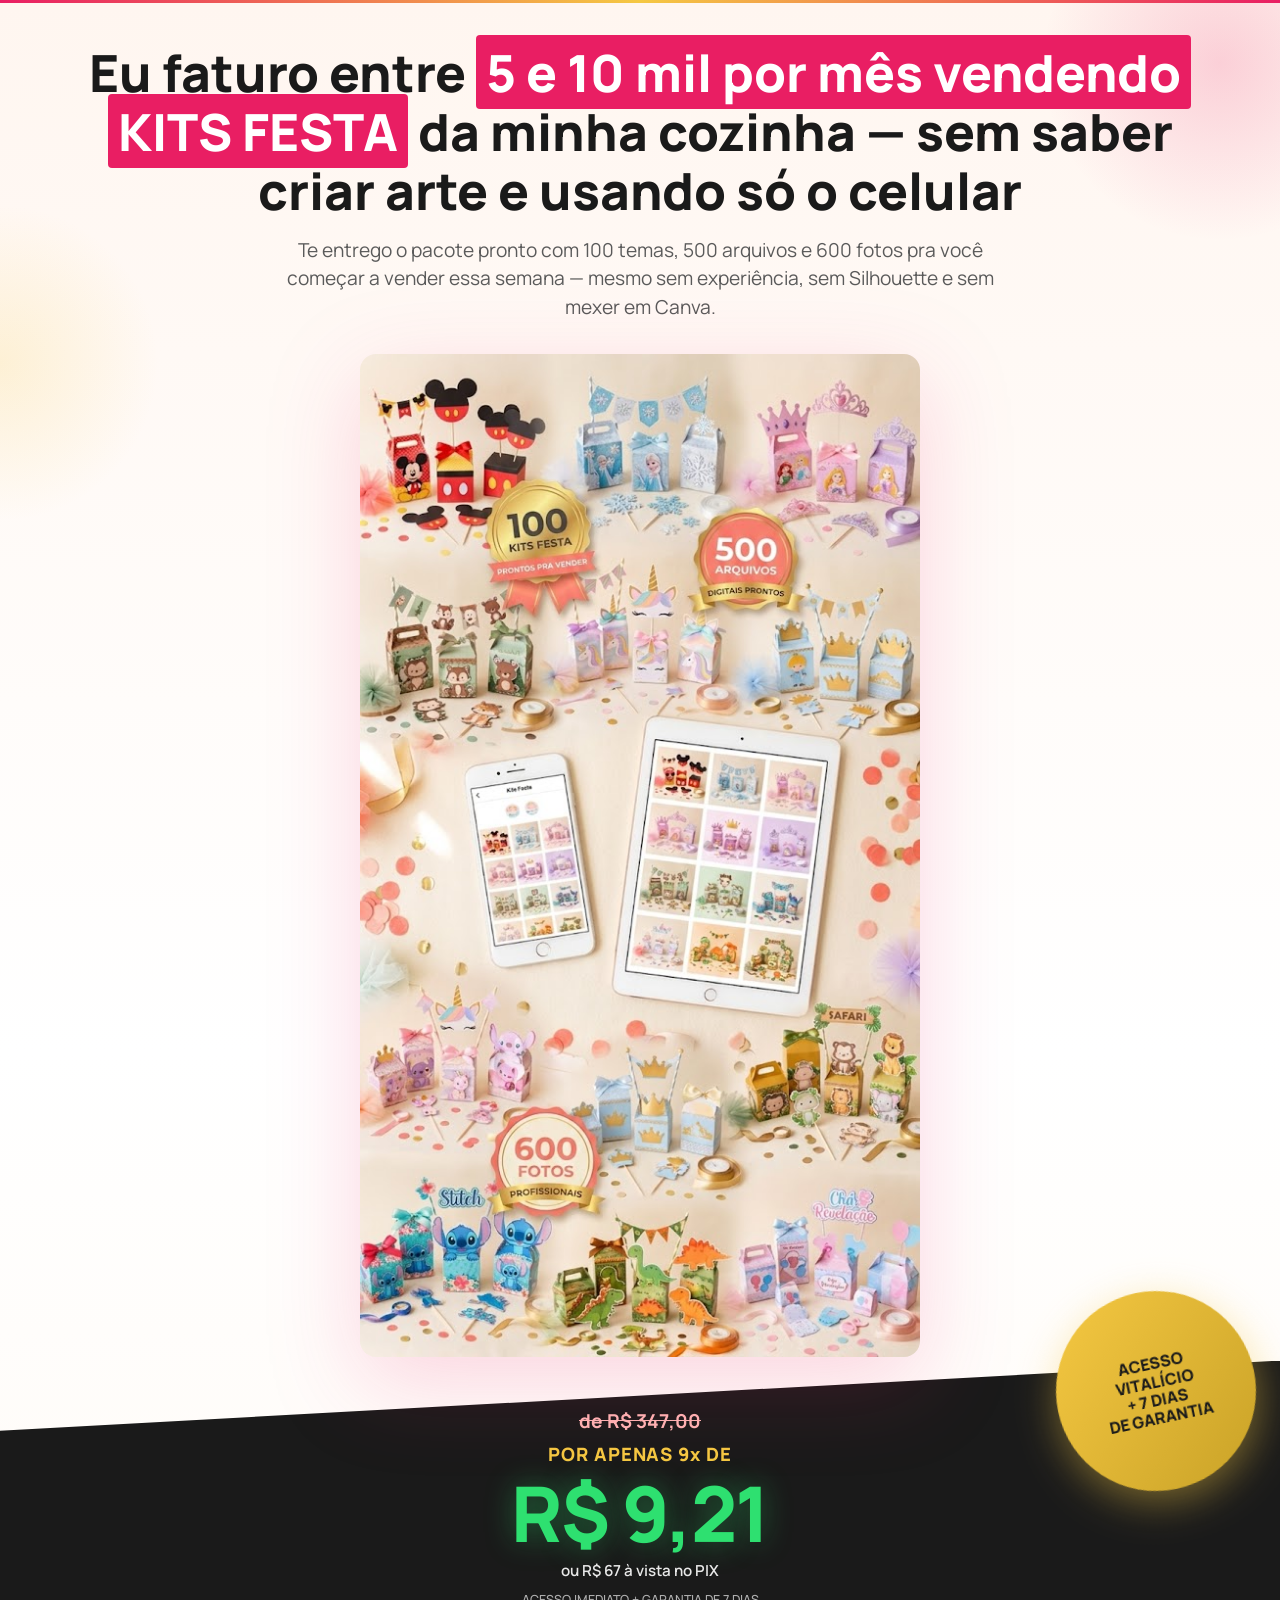
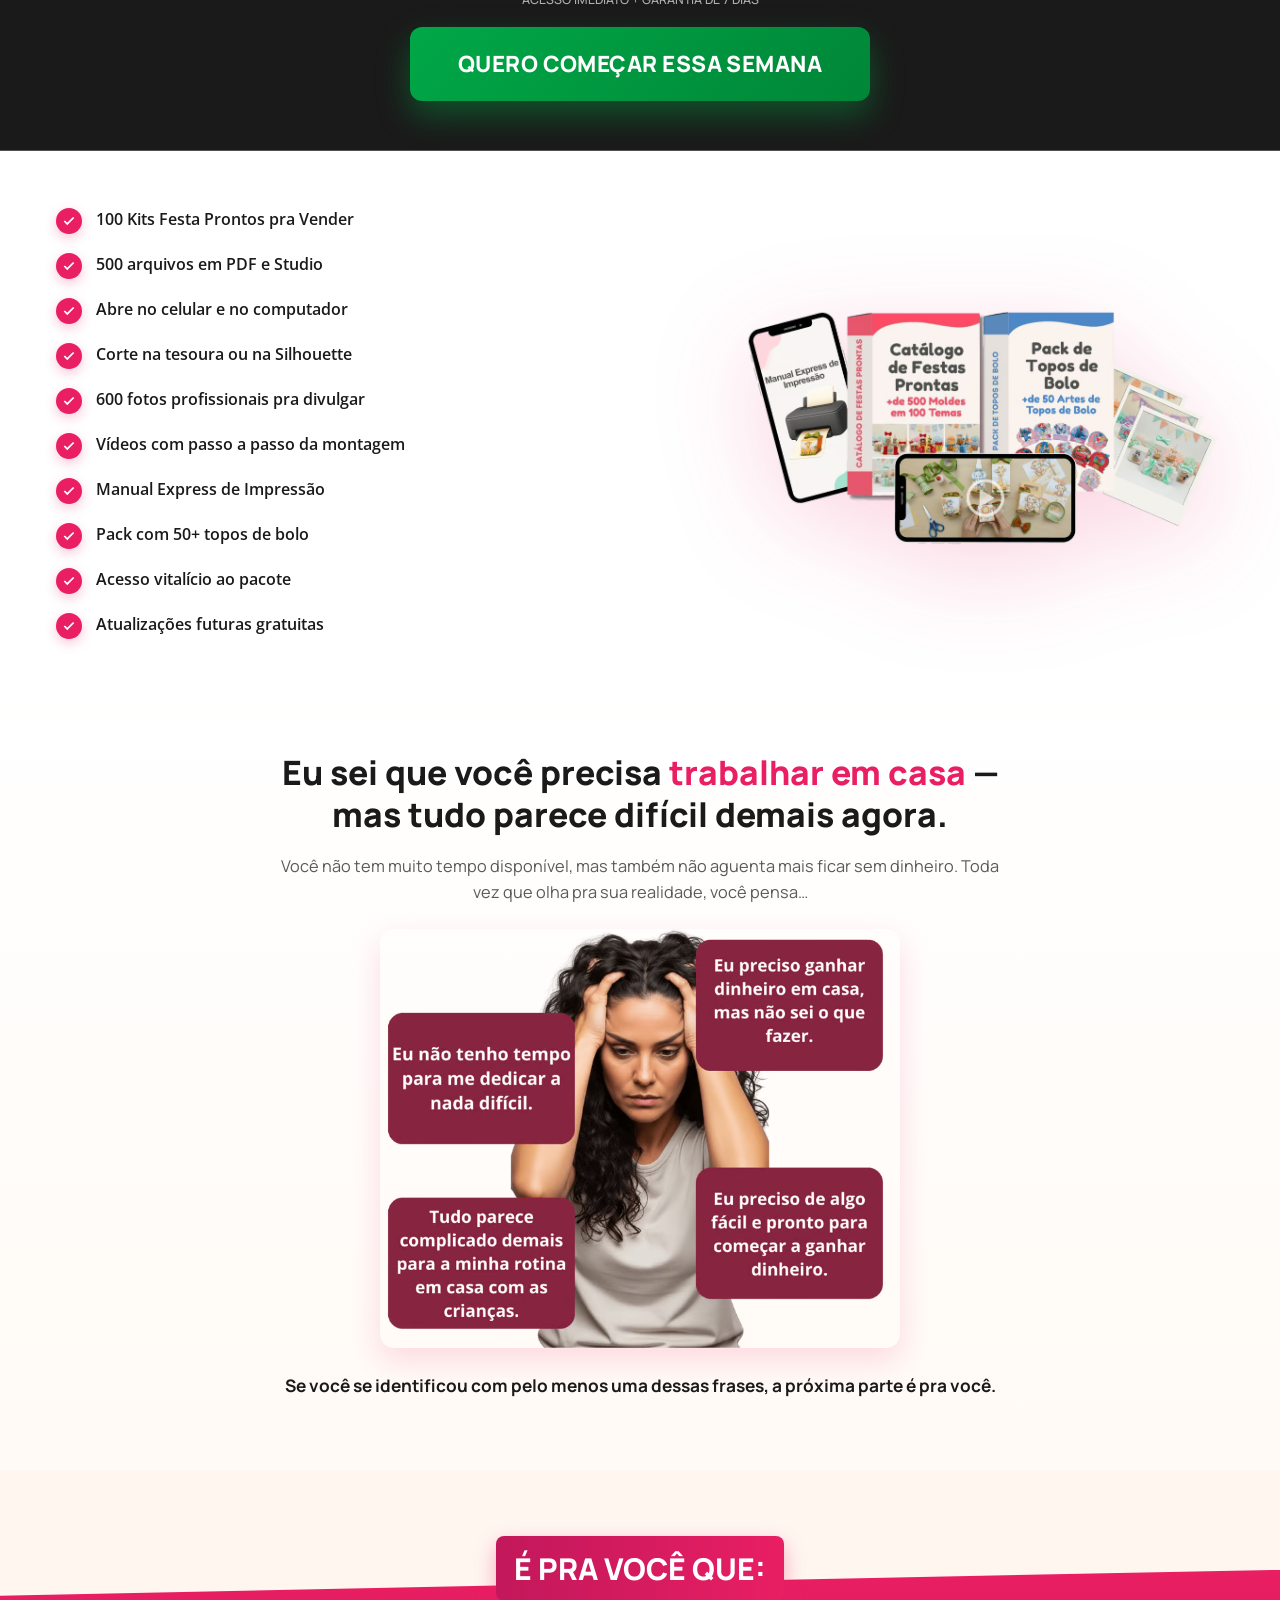
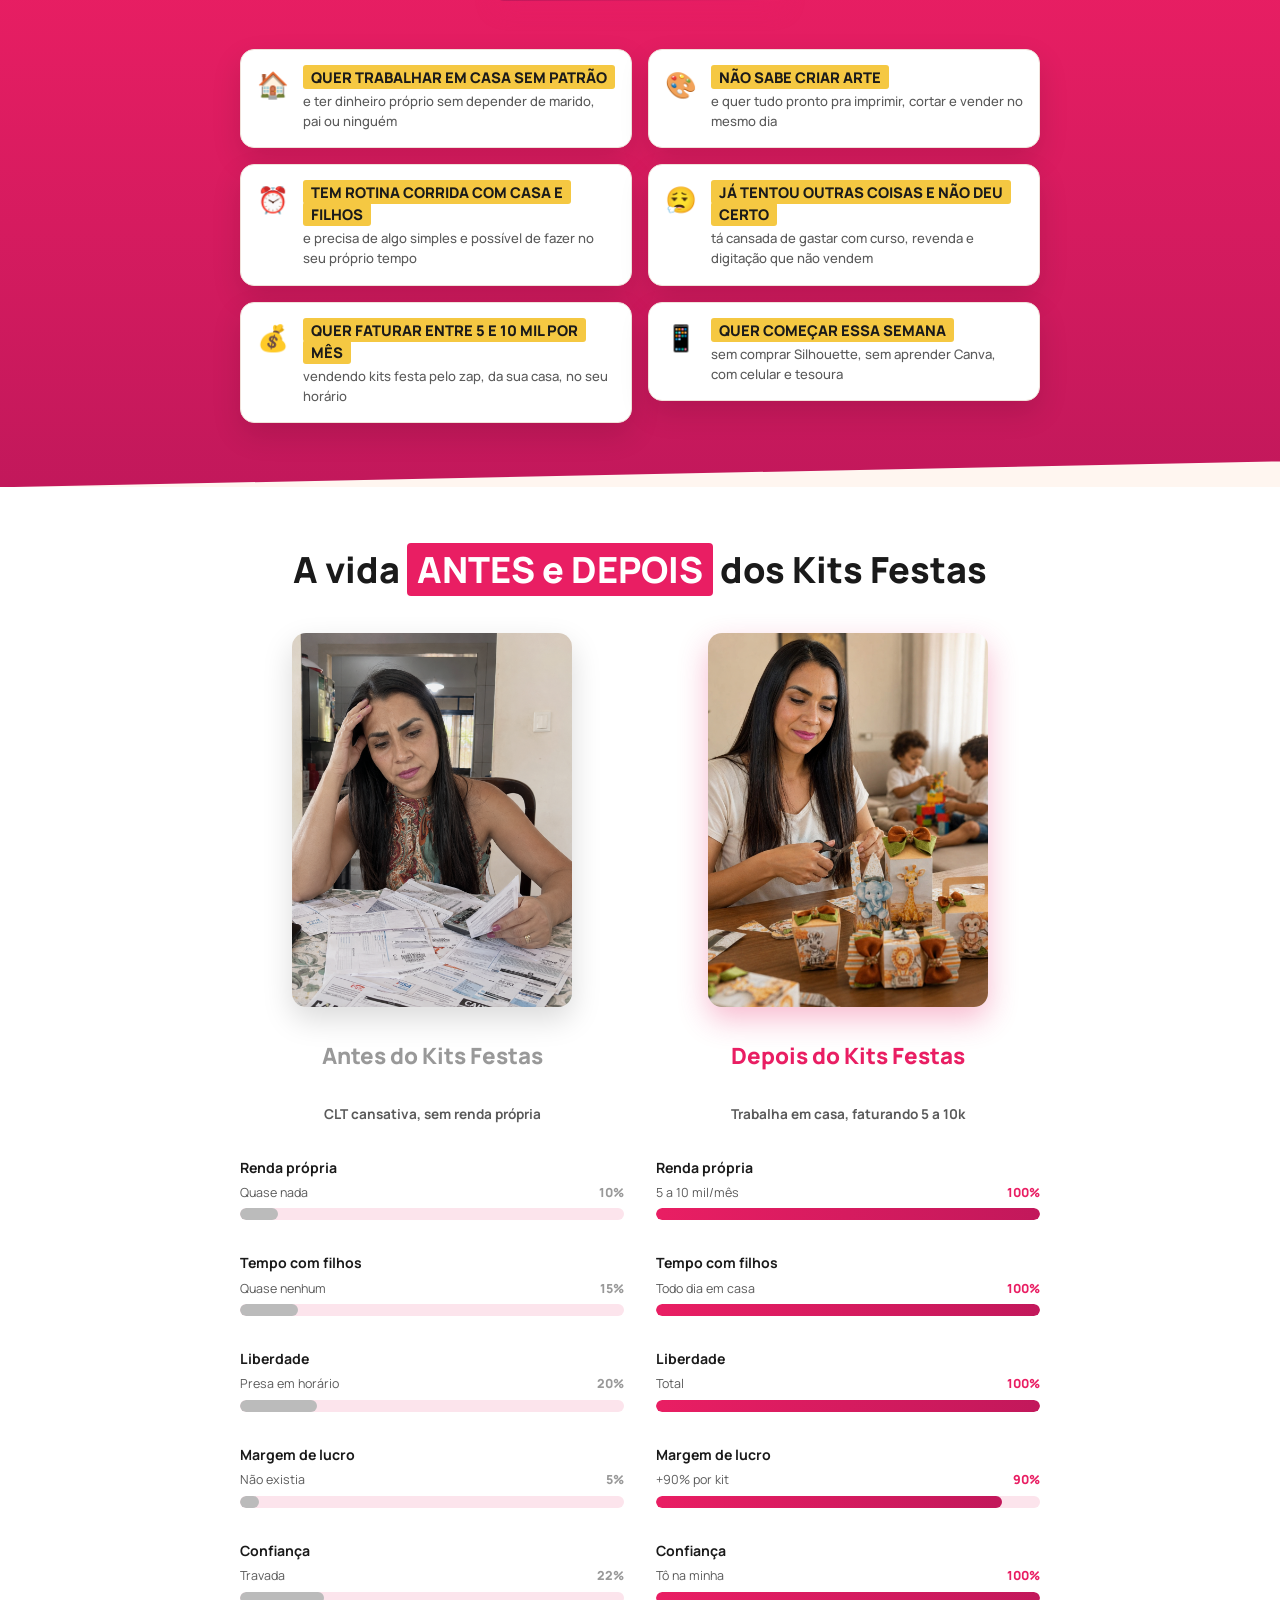
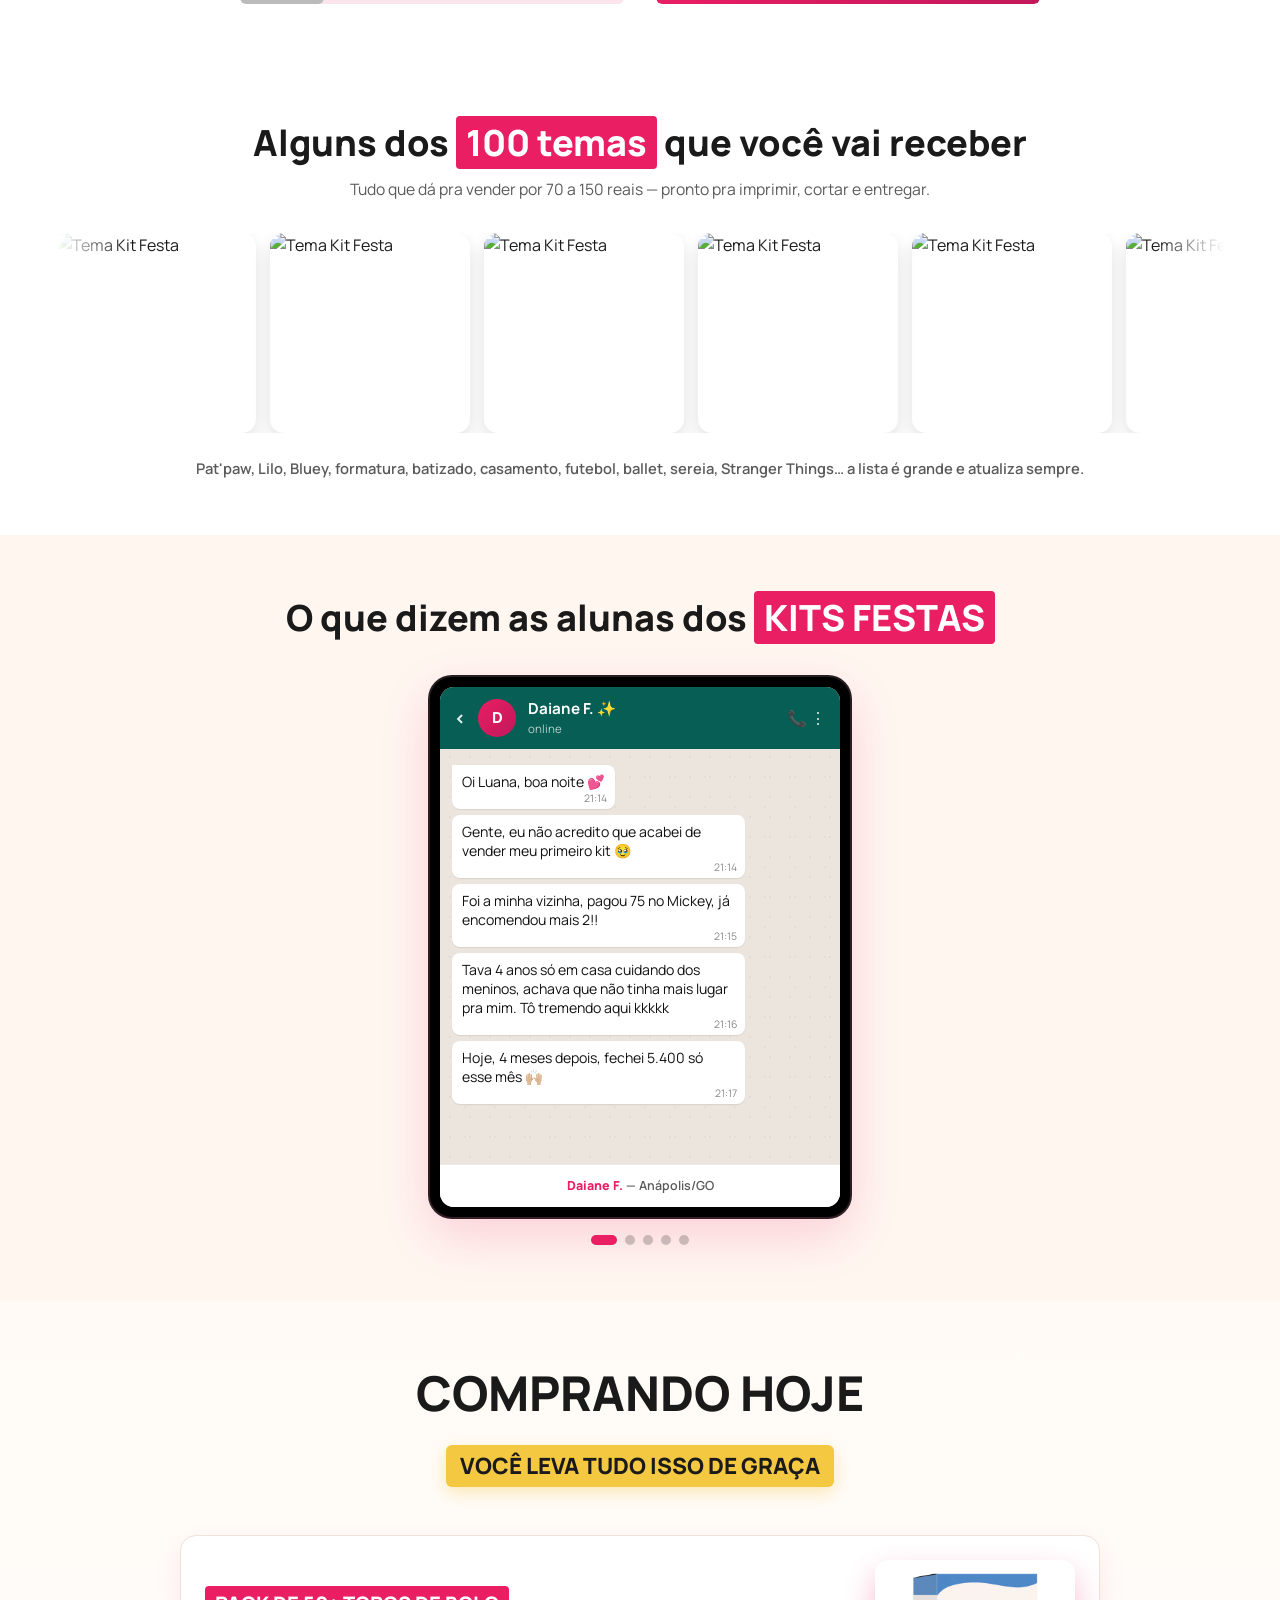
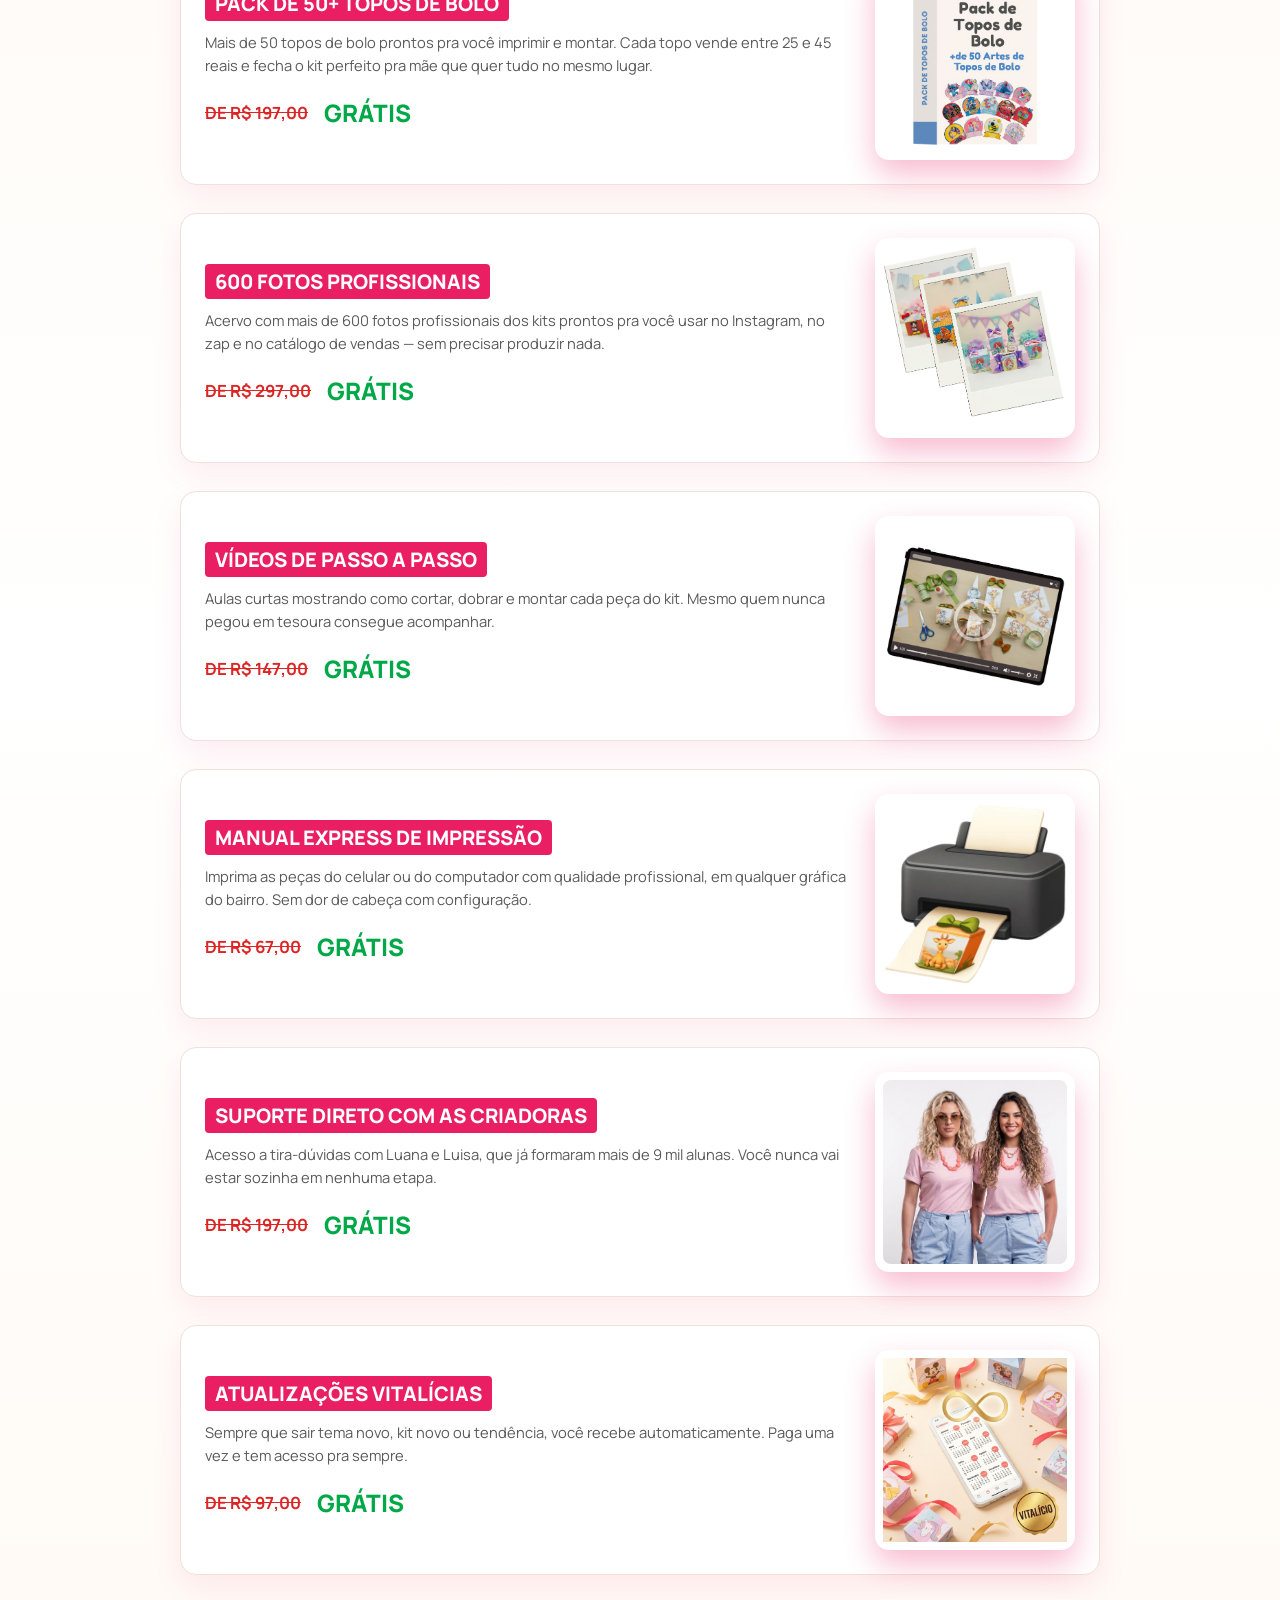
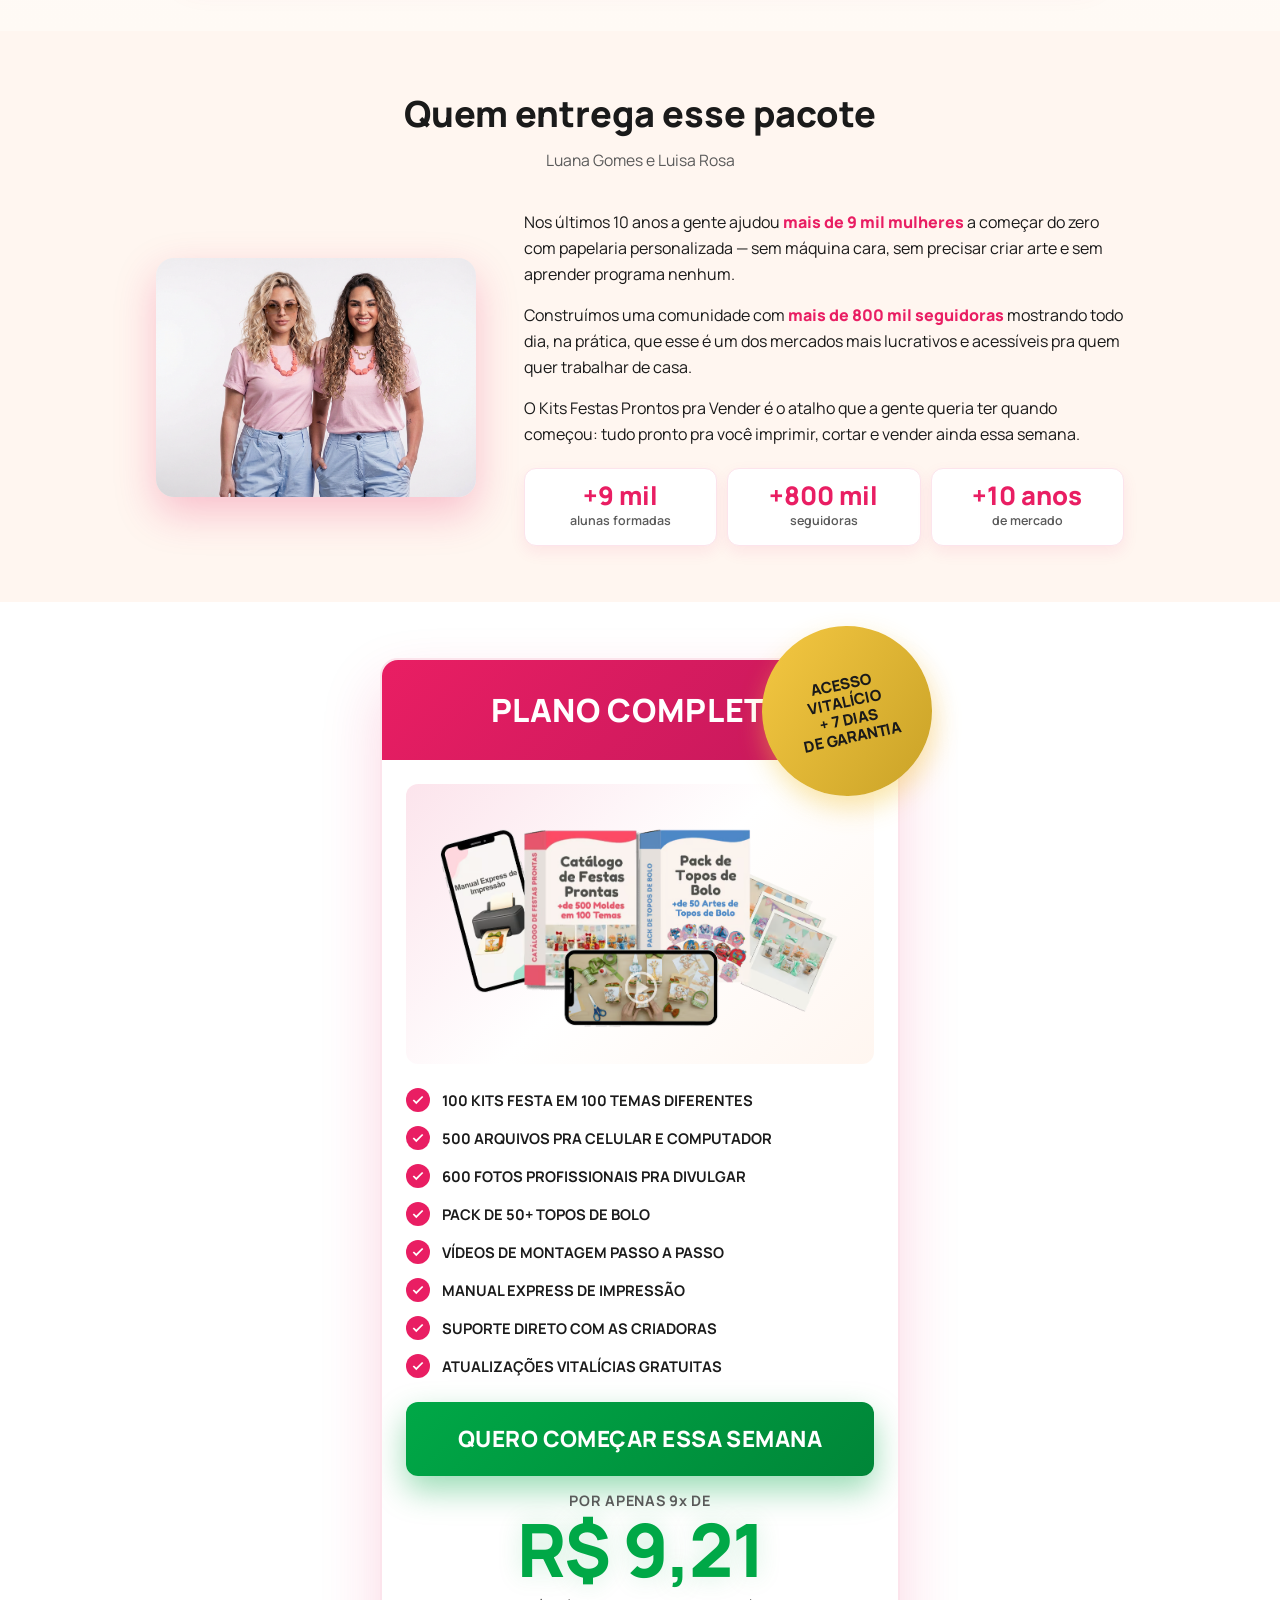
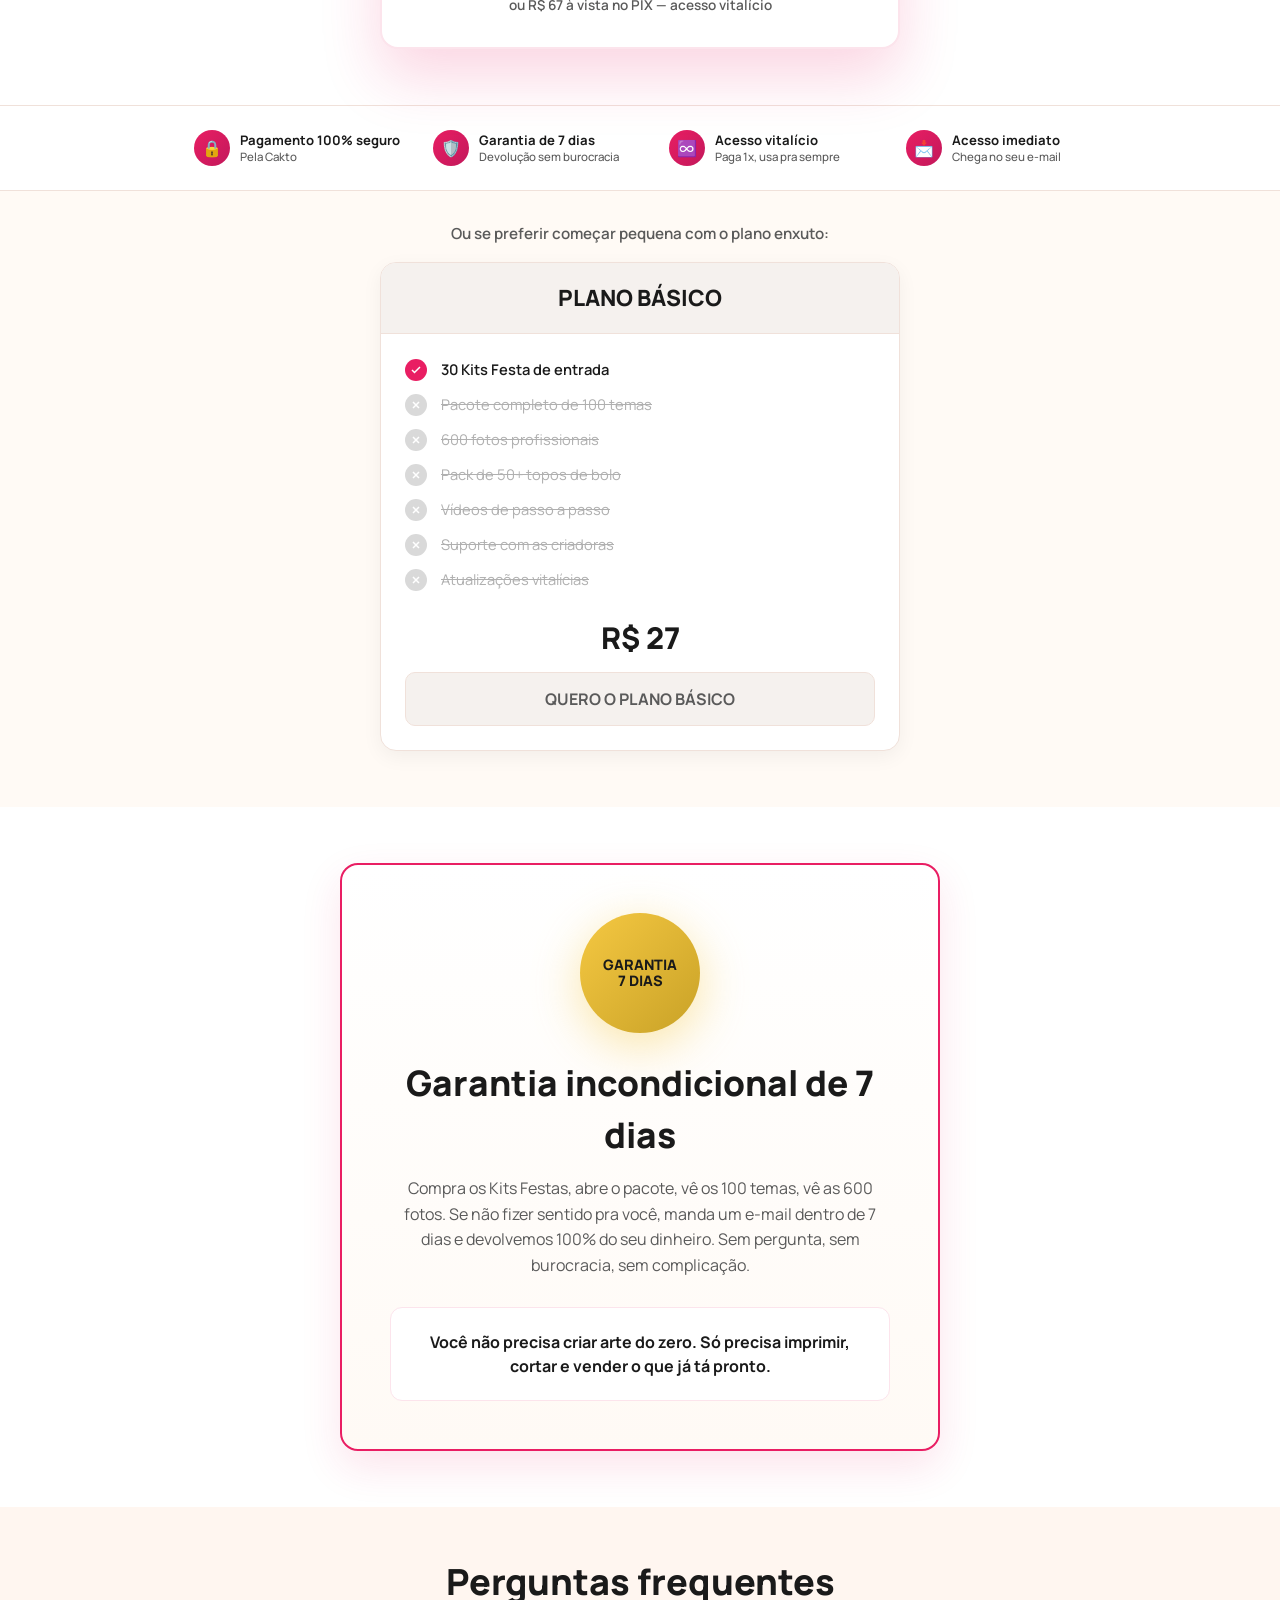
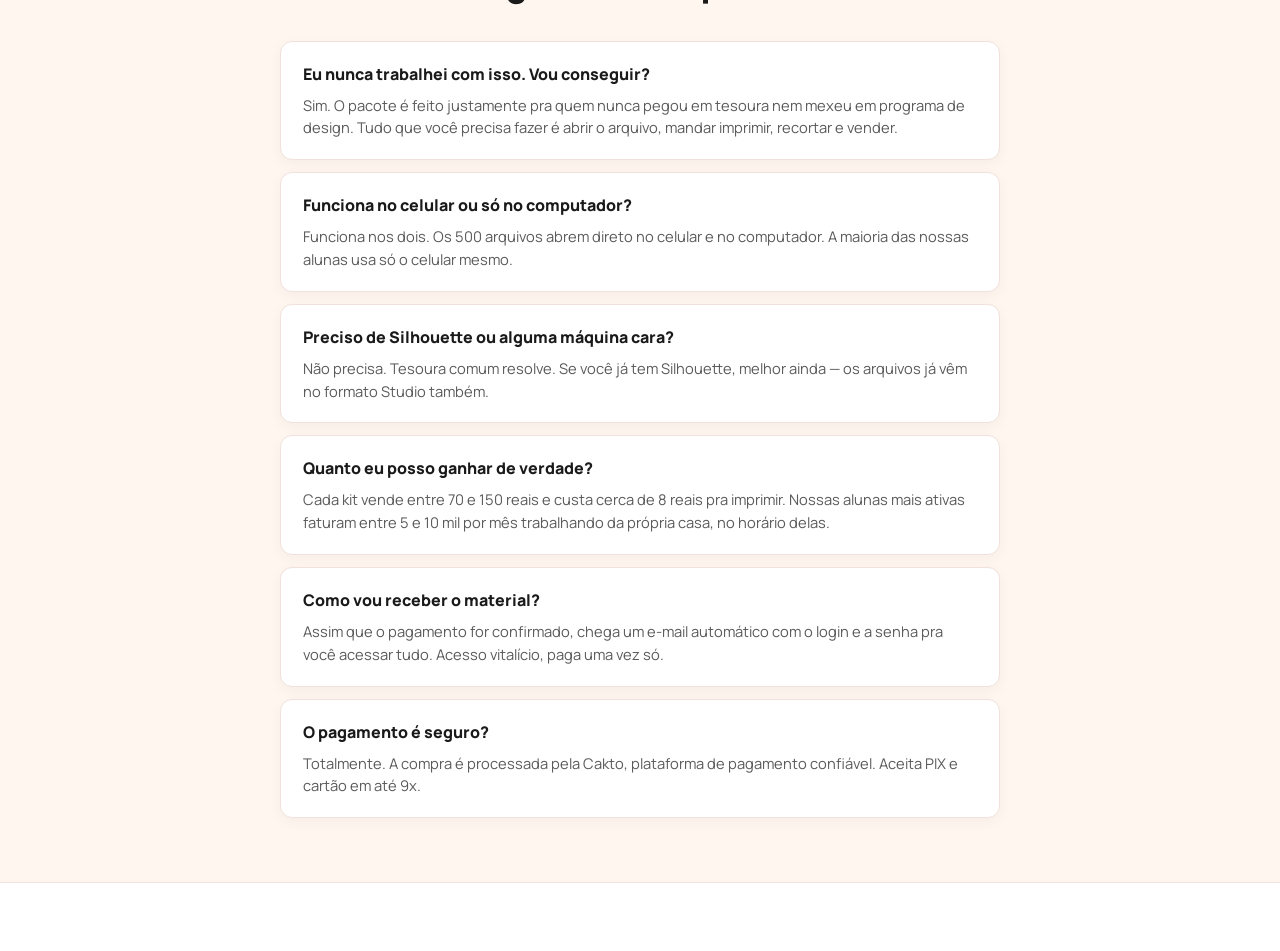
==== index.html @ d3f791b1 "last ers" ====
<!DOCTYPE html>
<html lang="pt-BR">

<head>
    <meta charset="UTF-8">
    <meta name="viewport" content="width=device-width, initial-scale=1" />
    <title>Kits Festas Prontos Pra Vender — Comece essa semana</title>
    <meta name="description" content="100 Kits Festa prontos + 500 arquivos digitais + 600 fotos profissionais. Comece a vender essa semana, mesmo sem experiência. Acesso vitalício + 7 dias de garantia.">
    <link rel="icon" type="image/png" href="banner.png">

    <meta property="og:type" content="website">
    <meta property="og:title" content="Kits Festas Prontos Pra Vender — Comece essa semana">
    <meta property="og:description" content="100 Kits Festa prontos + 500 arquivos digitais + 600 fotos profissionais. Acesso vitalício + 7 dias de garantia.">
    <meta property="og:image" content="banner.png">
    <meta property="og:locale" content="pt_BR">

    <meta name="twitter:card" content="summary_large_image">
    <meta name="twitter:title" content="Kits Festas Prontos Pra Vender — Comece essa semana">
    <meta name="twitter:description" content="100 Kits Festa prontos + 500 arquivos digitais + 600 fotos profissionais. Acesso vitalício + 7 dias de garantia.">
    <meta name="twitter:image" content="banner.png">
    <link rel="preconnect" href="https://fonts.googleapis.com">
    <link rel="preconnect" href="https://fonts.gstatic.com" crossorigin>
    <link
        href="https://fonts.googleapis.com/css2?family=Manrope:wght@400;500;600;700;800;900&family=Open+Sans:wght@400;500;600;700&display=swap"
        rel="stylesheet">
    <style>
        :root {
            --brand: #E91E63;
            --brand-dark: #C2185B;
            --brand-soft: #FCE4EC;
            --gold: #F5C842;
            --gold-dark: #C9A227;
            --cream: #FFF6F0;
            --bg-soft: #FFFAF5;
            --ink: #1A1A1A;
            --ink-soft: #5A5A5A;
            --muted: #8C8C8C;
            --line: #F0E1DA;
            --green: #00A847;
            --green-dark: #008638;
            --red: #DC2626;
        }

        * {
            margin: 0;
            padding: 0;
            box-sizing: border-box;
        }

        body {
            font-family: 'Manrope', sans-serif;
            background: #fff;
            color: var(--ink);
            line-height: 1.5;
            -webkit-font-smoothing: antialiased;
        }

        img {
            max-width: 100%;
            height: auto;
            display: block;
        }

        .container {
            max-width: 1200px;
            margin: 0 auto;
            padding: 0 16px;
        }

        .text-center {
            text-align: center;
        }

        .apple-emoji {
            font-family: "Apple Color Emoji", "Segoe UI Emoji", "Noto Color Emoji", sans-serif;
        }

        /* ===== SCROLL REVEAL ===== */
        .reveal {
            opacity: 0;
            transition: opacity 0.7s cubic-bezier(0.4, 0, 0.2, 1), transform 0.7s cubic-bezier(0.4, 0, 0.2, 1);
        }

        .reveal.from-up {
            transform: translateY(40px);
        }

        .reveal.from-left {
            transform: translateX(-40px);
        }

        .reveal.from-right {
            transform: translateX(40px);
        }

        .reveal.visible {
            opacity: 1;
            transform: none;
        }

        /* ===== HERO ===== */
        .hero {
            position: relative;
            overflow: hidden;
            padding-bottom: 0;
            background: linear-gradient(180deg, var(--cream) 0%, #fff 60%, var(--bg-soft) 100%);
        }

        .hero::before {
            content: "";
            position: absolute;
            top: -120px;
            right: -120px;
            width: 360px;
            height: 360px;
            background: radial-gradient(circle, rgba(233, 30, 99, 0.18) 0%, transparent 70%);
            z-index: 0;
        }

        .hero::after {
            content: "";
            position: absolute;
            top: 200px;
            left: -160px;
            width: 320px;
            height: 320px;
            background: radial-gradient(circle, rgba(245, 200, 66, 0.18) 0%, transparent 70%);
            z-index: 0;
        }

        .hero .container {
            padding-top: 40px;
            position: relative;
            z-index: 1;
        }

        .hero h1 {
            font-size: clamp(1.6rem, 4vw, 3.4rem);
            font-weight: 900;
            line-height: 1.15;
            margin-bottom: 16px;
            color: var(--ink);
            text-align: center;
        }

        .hero p.subtitle {
            font-size: clamp(0.95rem, 2vw, 1.2rem);
            color: var(--ink-soft);
            max-width: 720px;
            margin: 0 auto;
            text-align: center;
        }

        .highlight {
            background: var(--brand);
            color: #fff;
            padding: 2px 10px;
            border-radius: 4px;
            display: inline;
            box-decoration-break: clone;
            -webkit-box-decoration-break: clone;
        }

        .hero-image-wrap {
            position: relative;
            max-width: 320px;
            margin: 16px auto 12px;
        }

        @media(min-width:768px) {
            .hero-image-wrap {
                max-width: 560px;
                margin: 20px auto 16px;
            }
        }

        .hero-image-wrap img,
        .hero-image-wrap .mockup {
            position: relative;
            width: 100%;
            border-radius: 16px;
            filter: drop-shadow(0 25px 45px rgba(233, 30, 99, 0.18));
        }

        .hero-image-wrap .mockup {
            aspect-ratio: 16/9;
            background: linear-gradient(135deg, #fff 0%, var(--brand-soft) 60%, var(--cream) 100%);
            display: flex;
            align-items: center;
            justify-content: center;
            color: var(--brand-dark);
            font-weight: 900;
            font-size: clamp(1rem, 3vw, 2rem);
            text-align: center;
            padding: 24px;
            border: 2px solid var(--brand);
        }

        .hero-price-bar {
            position: relative;
            margin-top: -8px;
            background: var(--ink);
            padding: 28px 16px 36px;
            text-align: center;
            clip-path: polygon(0 18%, 100% 0, 100% 100%, 0 100%);
            color: #fff;
        }

        .hero-price-bar .price-old {
            color: #FFB4B4;
            text-decoration: line-through;
            font-size: 1.2rem;
            font-weight: 700;
        }

        .hero-price-bar .label {
            color: var(--gold);
            font-weight: 800;
            font-size: 1.15rem;
            margin-top: 6px;
            letter-spacing: 0.05em;
        }

        .hero-price-bar .price-new {
            color: #2EE070;
            font-size: clamp(3rem, 9vw, 4.8rem);
            font-weight: 900;
            margin-top: 6px;
            line-height: 1;
            text-shadow: 0 0 30px rgba(46, 224, 112, 0.4);
            letter-spacing: -0.02em;
        }

        .hero-price-bar .price-installments {
            color: rgba(255, 255, 255, 0.9);
            font-weight: 600;
            font-size: 0.95rem;
            margin-top: 8px;
        }

        .hero-price-bar .small-text {
            color: rgba(255, 255, 255, 0.65);
            font-size: 0.78rem;
            font-weight: 500;
            margin-top: 8px;
        }

        .hero-cta-btn {
            max-width: 460px;
            margin: 18px auto 0;
            text-decoration: none;
        }

        .seal-hero {
            position: absolute;
            top: -60px;
            right: 12px;
            width: 150px;
            aspect-ratio: 1;
            border-radius: 9999px;
            background: linear-gradient(135deg, var(--gold), var(--gold-dark));
            display: flex;
            align-items: center;
            justify-content: center;
            color: var(--ink);
            font-weight: 900;
            text-align: center;
            padding: 14px;
            line-height: 1.15;
            font-size: 0.85rem;
            filter: drop-shadow(0 10px 20px rgba(245, 200, 66, 0.45));
            z-index: 10;
            transform: rotate(-12deg);
        }

        @media(min-width:768px) {
            .seal-hero {
                top: -70px;
                right: 24px;
                width: 200px;
                font-size: 1rem;
            }
        }

        /* ===== BENEFITS ===== */
        .benefits {
            background: #fff;
            padding: 56px 0;
            font-family: 'Open Sans', sans-serif;
        }

        .benefits-grid {
            display: flex;
            flex-direction: column;
            gap: 32px;
            align-items: center;
        }

        @media(min-width:768px) {
            .benefits-grid {
                flex-direction: row;
                gap: 48px;
            }
        }

        .benefits-list {
            flex: 1;
            display: flex;
            flex-direction: column;
            gap: 18px;
        }

        .benefit-item {
            display: flex;
            align-items: flex-start;
            gap: 14px;
        }

        .benefit-check {
            flex-shrink: 0;
            width: 26px;
            height: 26px;
            border-radius: 9999px;
            background: var(--brand);
            display: flex;
            align-items: center;
            justify-content: center;
            margin-top: 1px;
            box-shadow: 0 4px 12px rgba(233, 30, 99, 0.25);
        }

        .benefit-check svg {
            width: 14px;
            height: 14px;
            color: #fff;
        }

        .benefit-item p {
            font-size: 1.02rem;
            font-weight: 600;
            color: var(--ink);
        }

        .benefits-image {
            flex: 1;
            text-align: center;
        }

        .benefits-image .mockup {
            max-width: 480px;
            width: 100%;
            aspect-ratio: 1;
            border-radius: 20px;
            background: linear-gradient(135deg, var(--brand-soft) 0%, #fff 50%, var(--cream) 100%);
            display: flex;
            align-items: center;
            justify-content: center;
            color: var(--brand-dark);
            font-weight: 900;
            font-size: 1.2rem;
            text-align: center;
            padding: 24px;
            border: 2px solid var(--brand);
            margin: 0 auto;
            filter: drop-shadow(0 25px 50px rgba(233, 30, 99, 0.18));
        }

        /* ===== TARGET ===== */
        .target {
            position: relative;
            background: var(--cream);
            padding: 56px 0 64px;
            overflow: hidden;
        }

        .target-bg {
            position: absolute;
            left: 0;
            right: 0;
            bottom: 0;
            top: 100px;
            background: linear-gradient(180deg, var(--brand) 0%, var(--brand-dark) 100%);
            clip-path: polygon(0 5%, 100% 0%, 100% 95%, 0 100%);
            z-index: 0;
        }

        .target .container {
            position: relative;
            z-index: 1;
        }

        .target h2 {
            font-size: clamp(1.75rem, 4vw, 3rem);
            font-weight: 900;
            margin-bottom: 48px;
            color: var(--ink);
            text-align: center;
        }

        .target h2 .label-highlight {
            position: relative;
            display: inline-block;
            padding: 10px 18px;
            font-size: clamp(1.4rem, 3vw, 1.875rem);
            font-weight: 900;
            color: #fff;
        }

        .target h2 .label-highlight .bg {
            position: absolute;
            inset: 0;
            background: linear-gradient(to right, var(--brand-dark), var(--brand));
            border-radius: 8px;
            z-index: 0;
            box-shadow: 0 8px 20px rgba(233, 30, 99, 0.35);
        }

        .target h2 .label-highlight span {
            position: relative;
            z-index: 1;
        }

        .target-grid {
            display: grid;
            grid-template-columns: 1fr;
            gap: 16px;
            max-width: 800px;
            margin: 0 auto;
        }

        @media(min-width:768px) {
            .target-grid {
                grid-template-columns: 1fr 1fr;
            }
        }

        .target-card {
            background: #fff;
            border-radius: 14px;
            padding: 16px;
            display: flex;
            align-items: flex-start;
            gap: 14px;
            box-shadow: 0 12px 30px rgba(0, 0, 0, 0.12);
            border: 1px solid var(--line);
        }

        .target-card .emoji {
            font-size: 1.6rem;
            flex-shrink: 0;
        }

        .target-card .title {
            font-weight: 900;
            font-size: 0.92rem;
            margin-bottom: 4px;
            color: var(--ink);
        }

        .target-card .title span {
            background: var(--gold);
            color: var(--ink);
            padding: 2px 8px;
            border-radius: 3px;
            box-decoration-break: clone;
            -webkit-box-decoration-break: clone;
        }

        .target-card .desc {
            font-weight: 500;
            font-size: 0.82rem;
            color: var(--ink-soft);
            line-height: 1.5;
        }

        /* ===== BEFORE/AFTER ===== */
        .before-after {
            background: #fff;
            padding: 56px 0;
        }

        .before-after h2 {
            font-size: clamp(1.5rem, 3.5vw, 2.25rem);
            font-weight: 900;
            text-align: center;
            margin-bottom: 36px;
            color: var(--ink);
        }

        .before-after h2 span {
            background: var(--brand);
            color: #fff;
            padding: 2px 10px;
            border-radius: 4px;
        }

        .ba-grid {
            display: grid;
            grid-template-columns: 1fr 1fr;
            gap: 16px;
            max-width: 800px;
            margin: 0 auto;
        }

        @media(min-width:768px) {
            .ba-grid {
                gap: 32px;
            }
        }

        .ba-mockup {
            width: 100%;
            aspect-ratio: 3/4;
            max-width: 280px;
            margin: 0 auto;
            border-radius: 14px;
            display: flex;
            align-items: center;
            justify-content: center;
            font-weight: 900;
            font-size: 1.05rem;
            text-align: center;
            padding: 18px;
            line-height: 1.2;
        }

        .ba-mockup.before {
            background: linear-gradient(180deg, #F5F5F5, #E5E5E5);
            color: #777;
            border: 1px solid #ddd;
        }

        .ba-mockup.before span {
            display: block;
            font-size: 0.78rem;
            font-weight: 600;
            color: #999;
            margin-top: 8px;
        }

        .ba-mockup.after {
            background: linear-gradient(135deg, var(--brand) 0%, var(--brand-dark) 100%);
            color: #fff;
            box-shadow: 0 12px 30px rgba(233, 30, 99, 0.3);
        }

        .ba-mockup.after span {
            display: block;
            font-size: 0.78rem;
            font-weight: 600;
            color: rgba(255, 255, 255, 0.9);
            margin-top: 8px;
        }

        .ba-grid h3 {
            font-size: clamp(1rem, 2.5vw, 1.4rem);
            font-weight: 900;
            text-align: center;
        }

        .ba-grid h3.red {
            color: #999;
        }

        .ba-grid h3.green {
            color: var(--brand);
        }

        .ba-grid .subtitle {
            text-align: center;
            font-weight: 700;
            font-size: 0.85rem;
            color: var(--ink-soft);
        }

        .metric {
            display: flex;
            flex-direction: column;
            gap: 6px;
        }

        .metric .label {
            font-weight: 700;
            font-size: 0.88rem;
            color: var(--ink);
        }

        .metric .row {
            display: flex;
            justify-content: space-between;
            align-items: center;
        }

        .metric .row span {
            font-size: 0.78rem;
            color: var(--ink-soft);
        }

        .metric .row .val {
            font-weight: 800;
        }

        .metric .row .val.red {
            color: #999;
        }

        .metric .row .val.green {
            color: var(--brand);
        }

        .progress-bar {
            width: 100%;
            height: 12px;
            border-radius: 9999px;
            background: var(--brand-soft);
            overflow: hidden;
        }

        .progress-fill {
            height: 100%;
            border-radius: 9999px;
            transition: width 1.2s cubic-bezier(0.4, 0, 0.2, 1);
        }

        .progress-fill.red {
            background: #BBB;
        }

        .progress-fill.green {
            background: linear-gradient(to right, var(--brand), var(--brand-dark));
        }

        .progress-fill.waiting {
            width: 0 !important;
        }

        /* ===== TESTIMONIALS ===== */
        .testimonials {
            background: var(--cream);
            padding: 56px 0;
        }

        .testimonials h2 {
            font-size: clamp(1.5rem, 3.5vw, 2.25rem);
            font-weight: 900;
            margin-bottom: 32px;
            text-align: center;
            color: var(--ink);
        }

        .testimonials h2 .highlight {
            background: var(--brand);
            color: #fff;
            padding: 2px 10px;
            border-radius: 4px;
        }

        .testimonial-carousel {
            max-width: 420px;
            margin: 0 auto;
            border-radius: 22px;
            background: #000;
            padding: 10px;
            box-shadow: 0 18px 50px rgba(233, 30, 99, 0.18), 0 0 0 2px #1f1f1f;
        }

        .testimonial-viewport {
            overflow: hidden;
            border-radius: 14px;
        }

        .testimonial-track {
            display: flex;
            transition: transform 0.7s ease;
        }

        .testimonial-slide {
            flex: 0 0 100%;
            min-width: 0;
            background: #ECE5DD;
            background-image:
                radial-gradient(rgba(0, 0, 0, 0.04) 1px, transparent 1px),
                radial-gradient(rgba(0, 0, 0, 0.03) 1px, transparent 1px);
            background-size: 20px 20px, 30px 30px;
            background-position: 0 0, 10px 15px;
            display: flex;
            flex-direction: column;
            min-height: 520px;
        }

        .wa-header {
            background: #075E54;
            color: #fff;
            padding: 12px 14px;
            display: flex;
            align-items: center;
            gap: 12px;
        }

        .wa-back {
            color: #fff;
            font-size: 1.2rem;
            font-weight: 700;
            opacity: 0.9;
        }

        .wa-avatar {
            width: 38px;
            height: 38px;
            border-radius: 9999px;
            background: linear-gradient(135deg, var(--brand), var(--brand-dark));
            display: flex;
            align-items: center;
            justify-content: center;
            color: #fff;
            font-weight: 800;
            font-size: 0.95rem;
            flex-shrink: 0;
        }

        .wa-info {
            flex: 1;
            min-width: 0;
        }

        .wa-info .name {
            font-weight: 700;
            font-size: 0.95rem;
            color: #fff;
            line-height: 1.2;
        }

        .wa-info .status {
            font-size: 0.72rem;
            color: rgba(255, 255, 255, 0.7);
            margin-top: 2px;
        }

        .wa-icons {
            display: flex;
            gap: 14px;
            color: #fff;
            font-size: 1rem;
            opacity: 0.85;
        }

        .wa-chat {
            flex: 1;
            padding: 16px 12px 18px;
            display: flex;
            flex-direction: column;
            gap: 4px;
        }

        .wa-bubble {
            max-width: 78%;
            background: #fff;
            padding: 7px 10px 18px;
            border-radius: 8px;
            position: relative;
            color: #111;
            font-size: 0.88rem;
            line-height: 1.35;
            box-shadow: 0 1px 1px rgba(0, 0, 0, 0.08);
            margin-bottom: 2px;
            align-self: flex-start;
            word-wrap: break-word;
        }

        .wa-bubble.first {
            border-top-left-radius: 0;
        }

        .wa-bubble .time {
            position: absolute;
            bottom: 4px;
            right: 8px;
            font-size: 0.65rem;
            color: #888;
        }

        .wa-meta {
            background: #fff;
            padding: 12px 16px;
            border-top: 1px solid rgba(0, 0, 0, 0.08);
            font-size: 0.78rem;
            color: var(--ink-soft);
            text-align: center;
            font-weight: 600;
        }

        .wa-meta strong {
            color: var(--brand);
            font-weight: 800;
        }

        .dots {
            display: flex;
            justify-content: center;
            gap: 8px;
            margin-top: 18px;
        }

        .dot {
            width: 10px;
            height: 10px;
            border-radius: 9999px;
            background: rgba(0, 0, 0, 0.2);
            border: none;
            cursor: pointer;
            transition: all 0.3s;
        }

        .dot.active {
            background: var(--brand);
            width: 26px;
        }

        /* ===== BONUS ===== */
        .bonus-section {
            padding: 56px 0;
            background: linear-gradient(180deg, var(--bg-soft) 0%, #fff 50%, var(--bg-soft) 100%);
        }

        .bonus-section h2 {
            font-size: clamp(1.6rem, 4vw, 3rem);
            font-weight: 900;
            margin-bottom: 16px;
            text-align: center;
            color: var(--ink);
        }

        .bonus-section .subtitle-tag {
            background: var(--gold);
            color: var(--ink);
            padding: 4px 14px;
            font-weight: 800;
            font-size: clamp(1.05rem, 2.5vw, 1.4rem);
            display: inline-block;
            box-decoration-break: clone;
            -webkit-box-decoration-break: clone;
            border-radius: 6px;
            box-shadow: 0 6px 16px rgba(245, 200, 66, 0.35);
        }

        .bonus-list {
            display: flex;
            flex-direction: column;
            gap: 28px;
            max-width: 920px;
            margin: 48px auto 0;
        }

        .bonus-card {
            display: flex;
            flex-direction: column;
            align-items: center;
            gap: 24px;
            border: 1px solid var(--line);
            border-radius: 16px;
            padding: 24px;
            background: #fff;
            color: var(--ink);
            box-shadow: 0 12px 30px rgba(233, 30, 99, 0.08);
        }

        @media(min-width:768px) {
            .bonus-card {
                flex-direction: row;
            }
        }

        .bonus-card .info {
            flex: 1;
        }

        .bonus-card .info h3 {
            font-size: 1.25rem;
            font-weight: 900;
            margin-bottom: 12px;
        }

        .bonus-card .info h3 span {
            background: var(--brand);
            color: #fff;
            padding: 4px 10px;
            border-radius: 4px;
        }

        .bonus-card .info p {
            font-size: 0.92rem;
            color: var(--ink-soft);
            line-height: 1.55;
            margin-bottom: 18px;
        }

        .bonus-card .prices {
            display: flex;
            align-items: center;
            gap: 16px;
        }

        .bonus-card .prices .old {
            color: var(--red);
            text-decoration: line-through;
            font-weight: 700;
            font-size: 1.05rem;
        }

        .bonus-card .prices .free {
            color: var(--green);
            font-weight: 900;
            font-size: 1.5rem;
        }

        .bonus-card .image {
            flex-shrink: 0;
            width: 200px;
            height: 200px;
            border-radius: 14px;
            background: linear-gradient(135deg, var(--brand) 0%, var(--brand-dark) 100%);
            display: flex;
            align-items: center;
            justify-content: center;
            font-weight: 900;
            color: #fff;
            font-size: 0.95rem;
            text-align: center;
            padding: 14px;
            line-height: 1.25;
            box-shadow: 0 14px 30px rgba(233, 30, 99, 0.3);
        }

        /* ===== OFFER ===== */
        .offer {
            background: #fff;
            padding: 56px 0;
        }

        .offer-card {
            max-width: 520px;
            margin: 0 auto;
            position: relative;
            display: block;
            background: #fff;
            border-radius: 18px;
            border: 2px solid var(--brand-soft);
            overflow: hidden;
            box-shadow: 0 28px 60px rgba(233, 30, 99, 0.18);
            transition: border-color 0.3s, transform 0.3s;
            cursor: pointer;
            text-decoration: none;
            color: inherit;
        }

        .offer-card:hover {
            border-color: var(--brand);
            transform: translateY(-3px);
        }

        .offer-header {
            background: linear-gradient(135deg, var(--brand) 0%, var(--brand-dark) 100%);
            padding: 26px;
            text-align: center;
        }

        .offer-header h2 {
            font-size: clamp(1.5rem, 3.5vw, 2rem);
            font-weight: 900;
            color: #fff;
            letter-spacing: 0.02em;
        }

        .offer-image {
            position: relative;
            padding: 24px 24px 0;
        }

        .offer-mockup {
            width: 100%;
            height: 220px;
            border-radius: 12px;
            background: linear-gradient(135deg, var(--brand-soft) 0%, #fff 50%, var(--cream) 100%);
            display: flex;
            align-items: center;
            justify-content: center;
            color: var(--brand-dark);
            font-weight: 900;
            font-size: 1.4rem;
            text-align: center;
            padding: 16px;
            border: 2px solid var(--brand);
        }

        .offer-items {
            padding: 24px;
            display: flex;
            flex-direction: column;
            gap: 14px;
        }

        .offer-item {
            display: flex;
            align-items: center;
            gap: 12px;
        }

        .offer-item .check {
            width: 24px;
            height: 24px;
            border-radius: 9999px;
            background: var(--brand);
            display: flex;
            align-items: center;
            justify-content: center;
            flex-shrink: 0;
        }

        .offer-item .check svg {
            width: 14px;
            height: 14px;
            color: #fff;
        }

        .offer-item p {
            font-weight: 700;
            font-size: 0.92rem;
            color: var(--ink);
        }

        .offer-cta {
            padding: 0 24px 32px;
            text-align: center;
        }

        .offer-btn {
            display: block;
            width: 100%;
            text-align: center;
            font-weight: 900;
            font-size: clamp(1.05rem, 2.5vw, 1.4rem);
            padding: 20px 32px;
            border-radius: 12px;
            background: linear-gradient(135deg, var(--green) 0%, var(--green-dark) 100%);
            color: #fff;
            border: none;
            cursor: pointer;
            box-shadow: 0 14px 32px rgba(0, 168, 71, 0.4);
            animation: pulsar 1.5s ease-in-out infinite;
            margin-bottom: 14px;
            letter-spacing: 0.02em;
        }

        .offer-prelabel {
            color: var(--ink-soft);
            font-size: 0.9rem;
            font-weight: 700;
            letter-spacing: 0.05em;
            margin-bottom: 2px;
        }

        .offer-price {
            font-size: clamp(3rem, 8vw, 4.6rem);
            font-weight: 900;
            color: var(--green);
            line-height: 1;
            letter-spacing: -0.02em;
            text-shadow: 0 0 24px rgba(0, 168, 71, 0.18);
        }

        .offer-price-note {
            color: var(--ink-soft);
            font-size: 0.85rem;
            font-weight: 600;
            margin-top: 8px;
        }

        .seal-offer {
            position: absolute;
            top: -22px;
            right: -10px;
            width: 130px;
            aspect-ratio: 1;
            background: linear-gradient(135deg, var(--gold), var(--gold-dark));
            border-radius: 9999px;
            display: flex;
            align-items: center;
            justify-content: center;
            text-align: center;
            font-weight: 900;
            color: var(--ink);
            font-size: 0.8rem;
            padding: 12px;
            line-height: 1.2;
            box-shadow: 0 12px 26px rgba(245, 200, 66, 0.45);
            transform: rotate(-12deg);
            z-index: 10;
        }

        @media(min-width:768px) {
            .seal-offer {
                top: -32px;
                right: -32px;
                width: 170px;
                font-size: 0.95rem;
            }
        }

        /* ===== BASIC PLAN ===== */
        .basic-plan {
            background: var(--bg-soft);
            padding: 32px 0 56px;
        }

        .basic-plan-title {
            text-align: center;
            color: var(--ink-soft);
            font-size: 0.95rem;
            margin-bottom: 16px;
            font-weight: 600;
        }

        .basic-card {
            max-width: 520px;
            margin: 0 auto;
            background: #fff;
            border-radius: 16px;
            border: 1px solid var(--line);
            overflow: hidden;
            box-shadow: 0 6px 20px rgba(0, 0, 0, 0.05);
        }

        .basic-header {
            background: #F5F1EE;
            padding: 18px 24px;
            text-align: center;
            border-bottom: 1px solid var(--line);
        }

        .basic-header h2 {
            font-size: 1.4rem;
            font-weight: 800;
            color: var(--ink);
        }

        .basic-items {
            padding: 24px;
            display: flex;
            flex-direction: column;
            gap: 12px;
        }

        .basic-item {
            display: flex;
            align-items: flex-start;
            gap: 14px;
        }

        .basic-item .icon {
            flex-shrink: 0;
            width: 22px;
            height: 22px;
            border-radius: 9999px;
            display: flex;
            align-items: center;
            justify-content: center;
            margin-top: 1px;
        }

        .basic-item .icon.green {
            background: var(--brand);
        }

        .basic-item .icon.red {
            background: #D9D9D9;
        }

        .basic-item .icon svg {
            width: 12px;
            height: 12px;
            color: #fff;
        }

        .basic-item p {
            font-size: 0.92rem;
        }

        .basic-item p.included {
            color: var(--ink);
            font-weight: 600;
        }

        .basic-item p.excluded {
            color: #B0B0B0;
            text-decoration: line-through;
        }

        .basic-footer {
            padding: 0 24px 24px;
            text-align: center;
        }

        .basic-footer .price {
            font-size: 1.875rem;
            font-weight: 800;
            color: var(--ink);
            margin-bottom: 12px;
        }

        .basic-btn {
            display: block;
            width: 100%;
            text-align: center;
            font-weight: 700;
            font-size: 1rem;
            padding: 14px 32px;
            border-radius: 10px;
            background: #F5F1EE;
            color: var(--ink-soft);
            border: 1px solid var(--line);
            cursor: pointer;
            text-decoration: none;
            transition: background 0.3s;
        }

        .basic-btn:hover {
            background: #EDE5DF;
        }

        /* ===== GUARANTEE ===== */
        .guarantee {
            background: #fff;
            padding: 56px 0;
        }

        .guarantee-card {
            max-width: 600px;
            margin: 0 auto;
            border: 2px solid var(--brand);
            border-radius: 18px;
            padding: 36px 28px;
            text-align: center;
            background: linear-gradient(180deg, #fff 0%, var(--bg-soft) 100%);
            box-shadow: 0 16px 40px rgba(233, 30, 99, 0.12);
        }

        @media(min-width:768px) {
            .guarantee-card {
                padding: 48px;
            }
        }

        .guarantee-seal {
            width: 120px;
            height: 120px;
            margin: 0 auto 24px;
            border-radius: 9999px;
            background: linear-gradient(135deg, var(--gold), var(--gold-dark));
            display: flex;
            align-items: center;
            justify-content: center;
            color: var(--ink);
            font-weight: 900;
            font-size: 0.9rem;
            text-align: center;
            line-height: 1.1;
            padding: 12px;
            filter: drop-shadow(0 12px 24px rgba(245, 200, 66, 0.45));
        }

        .guarantee-card h2 {
            font-size: clamp(1.3rem, 3vw, 2.2rem);
            font-weight: 900;
            margin-bottom: 14px;
            color: var(--ink);
        }

        .guarantee-card>p {
            color: var(--ink-soft);
            line-height: 1.6;
            margin-bottom: 28px;
        }

        .guarantee-box {
            background: #fff;
            border: 1px solid var(--brand-soft);
            border-radius: 12px;
            padding: 22px;
        }

        .guarantee-box p {
            font-weight: 700;
            font-size: 0.95rem;
            color: var(--ink);
        }

        @media(min-width:768px) {
            .guarantee-box p {
                font-size: 1rem;
            }
        }

        /* ===== FAQ ===== */
        .faq {
            background: var(--cream);
            padding: 48px 0 64px;
        }

        .faq h2 {
            font-size: clamp(1.5rem, 3.5vw, 2.25rem);
            font-weight: 900;
            text-align: center;
            margin-bottom: 32px;
            color: var(--ink);
        }

        .faq-list {
            max-width: 720px;
            margin: 0 auto;
            display: flex;
            flex-direction: column;
            gap: 12px;
        }

        .faq-item {
            background: #fff;
            border: 1px solid var(--line);
            border-radius: 12px;
            padding: 20px 22px;
            box-shadow: 0 4px 14px rgba(0, 0, 0, 0.04);
        }

        .faq-item h3 {
            font-size: 1rem;
            font-weight: 800;
            color: var(--ink);
            margin-bottom: 8px;
        }

        .faq-item p {
            color: var(--ink-soft);
            font-size: 0.92rem;
            line-height: 1.55;
        }

        /* ===== FOOTER ===== */
        .site-footer {
            background: #fff;
            border-top: 1px solid var(--line);
            padding: 28px 0 40px;
            text-align: center;
            color: var(--muted);
            font-size: 0.8rem;
        }

        .site-footer p {
            margin-bottom: 6px;
        }

        @keyframes pulsar {

            0%,
            100% {
                transform: scale(1);
            }

            50% {
                transform: scale(1.04);
            }
        }

        /* ===== SOCIAL PROOF BAR ===== */
        .social-proof-bar {
            display: flex;
            justify-content: center;
            align-items: center;
            gap: 14px;
            flex-wrap: wrap;
            margin: 18px auto 0;
            max-width: 720px;
        }

        .sp-item {
            display: flex;
            align-items: center;
            gap: 8px;
            background: #fff;
            border: 1px solid var(--brand-soft);
            border-radius: 9999px;
            padding: 8px 14px;
            box-shadow: 0 4px 12px rgba(233, 30, 99, 0.08);
        }

        .sp-item .num {
            font-weight: 900;
            color: var(--brand);
            font-size: 0.95rem;
        }

        .sp-item .lbl {
            font-weight: 600;
            color: var(--ink);
            font-size: 0.82rem;
        }

        /* ===== EMPATHY BLOCK ===== */
        .empathy {
            background: linear-gradient(180deg, #fff 0%, var(--bg-soft) 100%);
            padding: 56px 0;
        }

        .empathy-wrap {
            max-width: 720px;
            margin: 0 auto;
            text-align: center;
        }

        .empathy h2 {
            font-size: clamp(1.4rem, 3.5vw, 2.1rem);
            font-weight: 900;
            color: var(--ink);
            margin-bottom: 18px;
            line-height: 1.25;
        }

        .empathy h2 span {
            color: var(--brand);
        }

        .empathy p {
            font-size: 1.02rem;
            color: var(--ink-soft);
            margin-bottom: 14px;
            line-height: 1.6;
        }

        .empathy .pain-list {
            background: #fff;
            border-radius: 14px;
            padding: 24px;
            margin: 24px 0;
            border: 1px solid var(--line);
            box-shadow: 0 10px 30px rgba(233, 30, 99, 0.08);
            text-align: left;
        }

        .empathy .pain-list p {
            font-style: italic;
            color: var(--ink);
            margin-bottom: 10px;
            padding-left: 14px;
            border-left: 3px solid var(--brand);
        }

        .empathy .pain-list p:last-child {
            margin-bottom: 0;
        }

        .empathy .closer {
            font-size: 1.08rem;
            font-weight: 700;
            color: var(--ink);
            margin-top: 8px;
        }

        /* ===== GALLERY ===== */
        .gallery {
            background: #fff;
            padding: 56px 0;
        }

        .gallery h2 {
            font-size: clamp(1.5rem, 3.5vw, 2.25rem);
            font-weight: 900;
            text-align: center;
            margin-bottom: 8px;
            color: var(--ink);
        }

        .gallery h2 span {
            background: var(--brand);
            color: #fff;
            padding: 2px 10px;
            border-radius: 4px;
        }

        .gallery .sub {
            text-align: center;
            color: var(--ink-soft);
            margin-bottom: 32px;
            font-size: 0.98rem;
        }

        .gallery-track-wrap {
            position: relative;
            overflow: hidden;
            mask-image: linear-gradient(to right, transparent, #000 6%, #000 94%, transparent);
            -webkit-mask-image: linear-gradient(to right, transparent, #000 6%, #000 94%, transparent);
        }

        .gallery-grid {
            display: flex;
            gap: 14px;
            width: max-content;
            animation: slide-themes 40s linear infinite;
        }

        .gallery-track-wrap:hover .gallery-grid {
            animation-play-state: paused;
        }

        @keyframes slide-themes {
            0% {
                transform: translateX(0);
            }

            100% {
                transform: translateX(-50%);
            }
        }

        .theme-card {
            position: relative;
            width: 200px;
            aspect-ratio: 1;
            flex-shrink: 0;
            border-radius: 14px;
            overflow: hidden;
            box-shadow: 0 8px 18px rgba(0, 0, 0, 0.12);
            transition: transform 0.25s;
        }

        @media(max-width:600px) {
            .theme-card {
                width: 150px;
            }
        }

        .theme-card:hover {
            transform: translateY(-3px);
        }

        .theme-card img {
            width: 100%;
            height: 100%;
            object-fit: cover;
            display: block;
        }

        .theme-mais {
            position: relative;
            width: 200px;
            aspect-ratio: 1;
            flex-shrink: 0;
            border-radius: 14px;
            background: linear-gradient(135deg, var(--brand), var(--brand-dark));
            color: #fff;
            display: flex;
            flex-direction: column;
            align-items: center;
            justify-content: center;
            text-align: center;
            font-weight: 900;
            font-size: 0.95rem;
            padding: 12px;
            line-height: 1.2;
            box-shadow: 0 8px 18px rgba(233, 30, 99, 0.25);
            transition: transform 0.25s;
        }

        @media(max-width:600px) {
            .theme-mais {
                width: 150px;
                font-size: 0.85rem;
            }
        }

        .theme-mais:hover {
            transform: translateY(-3px);
        }

        .theme-mais .big {
            font-size: 1.8rem;
            font-weight: 900;
            margin-bottom: 4px;
            line-height: 1;
        }

        .gallery .closer {
            text-align: center;
            margin-top: 24px;
            color: var(--ink-soft);
            font-weight: 600;
            font-size: 0.92rem;
        }

        /* ===== CREATORS ===== */
        .creators {
            background: var(--cream);
            padding: 56px 0;
        }

        .creators .container {
            max-width: 1000px;
        }

        .creators h2 {
            font-size: clamp(1.5rem, 3.5vw, 2.25rem);
            font-weight: 900;
            text-align: center;
            margin-bottom: 8px;
            color: var(--ink);
        }

        .creators .sub {
            text-align: center;
            color: var(--ink-soft);
            margin-bottom: 36px;
            font-size: 0.98rem;
        }

        .creators-wrap {
            display: grid;
            grid-template-columns: 1fr;
            gap: 28px;
            align-items: center;
        }

        @media(min-width:768px) {
            .creators-wrap {
                grid-template-columns: 320px 1fr;
                gap: 48px;
            }
        }

        .creators-photos {
            display: flex;
            justify-content: center;
            gap: -20px;
        }

        .creator-avatar {
            width: 130px;
            height: 130px;
            border-radius: 9999px;
            background: linear-gradient(135deg, var(--brand), var(--brand-dark));
            display: flex;
            align-items: center;
            justify-content: center;
            color: #fff;
            font-weight: 900;
            font-size: 2.2rem;
            border: 4px solid #fff;
            box-shadow: 0 12px 30px rgba(233, 30, 99, 0.3);
        }

        .creator-avatar:nth-child(2) {
            background: linear-gradient(135deg, var(--gold), var(--gold-dark));
            color: var(--ink);
            margin-left: -28px;
        }

        .creators-text p {
            color: var(--ink);
            line-height: 1.65;
            margin-bottom: 14px;
            font-size: 1rem;
        }

        .creators-text strong {
            color: var(--brand);
            font-weight: 800;
        }

        .creators-numbers {
            display: grid;
            grid-template-columns: repeat(3, 1fr);
            gap: 10px;
            margin-top: 20px;
        }

        .creator-stat {
            background: #fff;
            border-radius: 12px;
            padding: 14px 10px;
            text-align: center;
            border: 1px solid var(--brand-soft);
            box-shadow: 0 6px 16px rgba(233, 30, 99, 0.08);
        }

        .creator-stat .big {
            font-weight: 900;
            color: var(--brand);
            font-size: clamp(1.2rem, 3vw, 1.6rem);
            line-height: 1;
        }

        .creator-stat .lbl {
            color: var(--ink-soft);
            font-size: 0.78rem;
            font-weight: 600;
            margin-top: 4px;
        }

        /* ===== TRUST BADGES ===== */
        .trust-bar {
            background: #fff;
            padding: 24px 0;
            border-top: 1px solid var(--line);
            border-bottom: 1px solid var(--line);
        }

        .trust-grid {
            display: grid;
            grid-template-columns: repeat(2, 1fr);
            gap: 16px;
            max-width: 900px;
            margin: 0 auto;
        }

        @media(min-width:768px) {
            .trust-grid {
                grid-template-columns: repeat(4, 1fr);
            }
        }

        .trust-item {
            display: flex;
            align-items: center;
            gap: 10px;
            justify-content: center;
        }

        .trust-item .ic {
            width: 36px;
            height: 36px;
            border-radius: 9999px;
            background: linear-gradient(135deg, var(--brand), var(--brand-dark));
            color: #fff;
            display: flex;
            align-items: center;
            justify-content: center;
            font-size: 1rem;
            flex-shrink: 0;
        }

        .trust-item .txt {
            font-size: 0.82rem;
            font-weight: 700;
            color: var(--ink);
            line-height: 1.25;
        }

        .trust-item .txt small {
            display: block;
            font-weight: 500;
            color: var(--ink-soft);
            font-size: 0.72rem;
            margin-top: 2px;
        }
    </style>

    <script>
        window.pixelId = "6a028c6a56385f44361bb534";
        var a = document.createElement("script");
        a.setAttribute("async", "");
        a.setAttribute("defer", "");
        a.setAttribute("src", "https://cdn.utmify.com.br/scripts/pixel/pixel.js");
        document.head.appendChild(a);
    </script>

    <script
        src="https://cdn.utmify.com.br/scripts/utms/latest.js"
        data-utmify-prevent-xcod-sck
        data-utmify-prevent-subids
        async
        defer
    ></script>
</head>

<body>

    <div style="height:3px;width:100%;background:linear-gradient(to right,var(--brand),var(--gold),var(--brand))"></div>

    <!-- HERO -->
    <section class="hero">
        <div class="container">
            <div class="reveal from-up" style="margin-bottom:32px">
                <div class="text-center">
                    <h1>Eu faturo entre <span class="highlight">5 e 10 mil por mês vendendo KITS FESTA</span> da minha
                        cozinha — sem saber criar arte e usando só o celular</h1>
                    <p class="subtitle">Te entrego o pacote pronto com 100 temas, 500 arquivos e 600 fotos pra você
                        começar a vender essa semana — mesmo sem experiência, sem Silhouette e sem mexer em Canva.</p>
                </div>
            </div>
            <div class="reveal from-up" data-delay="200">
                <div class="hero-image-wrap">
                    <img src="img1.jpg" alt="100 Kits Festa Prontos, 500 arquivos digitais e 600 fotos profissionais"
                        loading="eager">
                </div>
            </div>
        </div>
        <div style="position:relative;margin-top:-12px">
            <div class="seal-hero">ACESSO<br>VITALÍCIO<br>+ 7 DIAS<br>DE GARANTIA</div>
            <div class="hero-price-bar" style="padding-top:46px">
                <p class="price-old">de R$ 347,00</p>
                <p class="label">POR APENAS 9x DE</p>
                <p class="price-new">R$ 9,21</p>
                <p class="price-installments">ou R$ 67 à vista no PIX</p>
                <p class="small-text">ACESSO IMEDIATO + GARANTIA DE 7 DIAS</p>
                <a href="https://pay.cakto.com.br/34hrx8e_880487" class="offer-btn hero-cta-btn">QUERO COMEÇAR ESSA SEMANA</a>
            </div>
        </div>
    </section>

    <!-- BENEFITS -->
    <section class="benefits">
        <div class="container">
            <div class="benefits-grid">
                <div class="benefits-list">
                    <div class="reveal from-up" data-delay="0">
                        <div class="benefit-item">
                            <div class="benefit-check"><svg viewBox="0 0 24 24" fill="none" stroke="currentColor"
                                    stroke-width="3">
                                    <path d="M20 6L9 17l-5-5" />
                                </svg></div>
                            <p>100 Kits Festa Prontos pra Vender</p>
                        </div>
                    </div>
                    <div class="reveal from-up" data-delay="50">
                        <div class="benefit-item">
                            <div class="benefit-check"><svg viewBox="0 0 24 24" fill="none" stroke="currentColor"
                                    stroke-width="3">
                                    <path d="M20 6L9 17l-5-5" />
                                </svg></div>
                            <p>500 arquivos em PDF e Studio</p>
                        </div>
                    </div>
                    <div class="reveal from-up" data-delay="100">
                        <div class="benefit-item">
                            <div class="benefit-check"><svg viewBox="0 0 24 24" fill="none" stroke="currentColor"
                                    stroke-width="3">
                                    <path d="M20 6L9 17l-5-5" />
                                </svg></div>
                            <p>Abre no celular e no computador</p>
                        </div>
                    </div>
                    <div class="reveal from-up" data-delay="150">
                        <div class="benefit-item">
                            <div class="benefit-check"><svg viewBox="0 0 24 24" fill="none" stroke="currentColor"
                                    stroke-width="3">
                                    <path d="M20 6L9 17l-5-5" />
                                </svg></div>
                            <p>Corte na tesoura ou na Silhouette</p>
                        </div>
                    </div>
                    <div class="reveal from-up" data-delay="200">
                        <div class="benefit-item">
                            <div class="benefit-check"><svg viewBox="0 0 24 24" fill="none" stroke="currentColor"
                                    stroke-width="3">
                                    <path d="M20 6L9 17l-5-5" />
                                </svg></div>
                            <p>600 fotos profissionais pra divulgar</p>
                        </div>
                    </div>
                    <div class="reveal from-up" data-delay="250">
                        <div class="benefit-item">
                            <div class="benefit-check"><svg viewBox="0 0 24 24" fill="none" stroke="currentColor"
                                    stroke-width="3">
                                    <path d="M20 6L9 17l-5-5" />
                                </svg></div>
                            <p>Vídeos com passo a passo da montagem</p>
                        </div>
                    </div>
                    <div class="reveal from-up" data-delay="300">
                        <div class="benefit-item">
                            <div class="benefit-check"><svg viewBox="0 0 24 24" fill="none" stroke="currentColor"
                                    stroke-width="3">
                                    <path d="M20 6L9 17l-5-5" />
                                </svg></div>
                            <p>Manual Express de Impressão</p>
                        </div>
                    </div>
                    <div class="reveal from-up" data-delay="350">
                        <div class="benefit-item">
                            <div class="benefit-check"><svg viewBox="0 0 24 24" fill="none" stroke="currentColor"
                                    stroke-width="3">
                                    <path d="M20 6L9 17l-5-5" />
                                </svg></div>
                            <p>Pack com 50+ topos de bolo</p>
                        </div>
                    </div>
                    <div class="reveal from-up" data-delay="400">
                        <div class="benefit-item">
                            <div class="benefit-check"><svg viewBox="0 0 24 24" fill="none" stroke="currentColor"
                                    stroke-width="3">
                                    <path d="M20 6L9 17l-5-5" />
                                </svg></div>
                            <p>Acesso vitalício ao pacote</p>
                        </div>
                    </div>
                    <div class="reveal from-up" data-delay="450">
                        <div class="benefit-item">
                            <div class="benefit-check"><svg viewBox="0 0 24 24" fill="none" stroke="currentColor"
                                    stroke-width="3">
                                    <path d="M20 6L9 17l-5-5" />
                                </svg></div>
                            <p>Atualizações futuras gratuitas</p>
                        </div>
                    </div>
                </div>
                <div class="reveal from-right" data-delay="200">
                    <div class="benefits-image">
                        <img src="mockup-completo.avif" alt="Mockup do pacote completo Kits Festas"
                            style="max-width:480px;width:100%;border-radius:20px;filter:drop-shadow(0 25px 50px rgba(233,30,99,0.18));margin:0 auto;">
                    </div>
                </div>
            </div>
        </div>
    </section>

    <!-- EMPATIA -->
    <section class="empathy">
        <div class="container">
            <div class="empathy-wrap reveal from-up">
                <h2>Eu sei que você precisa <span>trabalhar em casa</span> — mas tudo parece difícil demais agora.</h2>
                <p>Você não tem muito tempo disponível, mas também não aguenta mais ficar sem dinheiro. Toda vez que
                    olha pra sua realidade, você pensa…</p>
                <div class="pain-image">
                    <img src="euprecisoganhardinheiro.avif" alt="Eu preciso ganhar dinheiro"
                        style="width:100%;max-width:520px;margin:24px auto;display:block;border-radius:14px;box-shadow:0 12px 30px rgba(233,30,99,0.15);">
                </div>
                <p class="closer">Se você se identificou com pelo menos uma dessas frases, a próxima parte é pra você.
                </p>
            </div>
        </div>
    </section>

    <!-- TARGET AUDIENCE -->
    <section class="target">
        <div class="target-bg"></div>
        <div class="container">
            <div class="reveal from-up">
                <h2 class="text-center"><span class="label-highlight"><span class="bg"></span><span>É PRA VOCÊ
                            QUE:</span></span></h2>
            </div>
            <div class="target-grid">
                <div class="reveal from-left" data-delay="0">
                    <div class="target-card"><span class="emoji apple-emoji">🏠</span>
                        <div>
                            <p class="title"><span>QUER TRABALHAR EM CASA SEM PATRÃO</span></p>
                            <p class="desc">e ter dinheiro próprio sem depender de marido, pai ou ninguém</p>
                        </div>
                    </div>
                </div>
                <div class="reveal from-right" data-delay="80">
                    <div class="target-card"><span class="emoji apple-emoji">🎨</span>
                        <div>
                            <p class="title"><span>NÃO SABE CRIAR ARTE</span></p>
                            <p class="desc">e quer tudo pronto pra imprimir, cortar e vender no mesmo dia</p>
                        </div>
                    </div>
                </div>
                <div class="reveal from-left" data-delay="160">
                    <div class="target-card"><span class="emoji apple-emoji">⏰</span>
                        <div>
                            <p class="title"><span>TEM ROTINA CORRIDA COM CASA E FILHOS</span></p>
                            <p class="desc">e precisa de algo simples e possível de fazer no seu próprio tempo</p>
                        </div>
                    </div>
                </div>
                <div class="reveal from-right" data-delay="240">
                    <div class="target-card"><span class="emoji apple-emoji">😮‍💨</span>
                        <div>
                            <p class="title"><span>JÁ TENTOU OUTRAS COISAS E NÃO DEU CERTO</span></p>
                            <p class="desc">tá cansada de gastar com curso, revenda e digitação que não vendem</p>
                        </div>
                    </div>
                </div>
                <div class="reveal from-left" data-delay="320">
                    <div class="target-card"><span class="emoji apple-emoji">💰</span>
                        <div>
                            <p class="title"><span>QUER FATURAR ENTRE 5 E 10 MIL POR MÊS</span></p>
                            <p class="desc">vendendo kits festa pelo zap, da sua casa, no seu horário</p>
                        </div>
                    </div>
                </div>
                <div class="reveal from-right" data-delay="400">
                    <div class="target-card"><span class="emoji apple-emoji">📱</span>
                        <div>
                            <p class="title"><span>QUER COMEÇAR ESSA SEMANA</span></p>
                            <p class="desc">sem comprar Silhouette, sem aprender Canva, com celular e tesoura</p>
                        </div>
                    </div>
                </div>
            </div>
        </div>
    </section>

    <!-- BEFORE/AFTER -->
    <section class="before-after" id="beforeAfterSection">
        <div class="container">
            <div class="reveal from-up">
                <h2>A vida <span>ANTES e DEPOIS</span> dos Kits Festas</h2>
            </div>
            <div class="ba-grid">
                <div class="reveal from-left">
                    <img src="ANTES.png" alt="Antes do Kits Festas"
                        style="width:100%;aspect-ratio:3/4;max-width:280px;margin:0 auto;border-radius:14px;object-fit:cover;display:block;filter:grayscale(0.3) brightness(0.95);box-shadow:0 12px 30px rgba(0,0,0,0.15);">
                </div>
                <div class="reveal from-right">
                    <img src="depois.png" alt="Depois do Kits Festas"
                        style="width:100%;aspect-ratio:3/4;max-width:280px;margin:0 auto;border-radius:14px;object-fit:cover;display:block;box-shadow:0 12px 30px rgba(233,30,99,0.3);">
                </div>
                <div class="reveal from-up" data-delay="200">
                    <h3 class="red">Antes do Kits Festas</h3>
                </div>
                <div class="reveal from-up" data-delay="200">
                    <h3 class="green">Depois do Kits Festas</h3>
                </div>
                <div class="subtitle">CLT cansativa, sem renda própria</div>
                <div class="subtitle">Trabalha em casa, faturando 5 a 10k</div>
                <div class="metric">
                    <p class="label">Renda própria</p>
                    <div class="row"><span>Quase nada</span><span class="val red">10%</span></div>
                    <div class="progress-bar">
                        <div class="progress-fill red waiting" data-width="10"></div>
                    </div>
                </div>
                <div class="metric">
                    <p class="label">Renda própria</p>
                    <div class="row"><span>5 a 10 mil/mês</span><span class="val green">100%</span></div>
                    <div class="progress-bar">
                        <div class="progress-fill green waiting" data-width="100"></div>
                    </div>
                </div>
                <div class="metric">
                    <p class="label">Tempo com filhos</p>
                    <div class="row"><span>Quase nenhum</span><span class="val red">15%</span></div>
                    <div class="progress-bar">
                        <div class="progress-fill red waiting" data-width="15"></div>
                    </div>
                </div>
                <div class="metric">
                    <p class="label">Tempo com filhos</p>
                    <div class="row"><span>Todo dia em casa</span><span class="val green">100%</span></div>
                    <div class="progress-bar">
                        <div class="progress-fill green waiting" data-width="100"></div>
                    </div>
                </div>
                <div class="metric">
                    <p class="label">Liberdade</p>
                    <div class="row"><span>Presa em horário</span><span class="val red">20%</span></div>
                    <div class="progress-bar">
                        <div class="progress-fill red waiting" data-width="20"></div>
                    </div>
                </div>
                <div class="metric">
                    <p class="label">Liberdade</p>
                    <div class="row"><span>Total</span><span class="val green">100%</span></div>
                    <div class="progress-bar">
                        <div class="progress-fill green waiting" data-width="100"></div>
                    </div>
                </div>
                <div class="metric">
                    <p class="label">Margem de lucro</p>
                    <div class="row"><span>Não existia</span><span class="val red">5%</span></div>
                    <div class="progress-bar">
                        <div class="progress-fill red waiting" data-width="5"></div>
                    </div>
                </div>
                <div class="metric">
                    <p class="label">Margem de lucro</p>
                    <div class="row"><span>+90% por kit</span><span class="val green">90%</span></div>
                    <div class="progress-bar">
                        <div class="progress-fill green waiting" data-width="90"></div>
                    </div>
                </div>
                <div class="metric">
                    <p class="label">Confiança</p>
                    <div class="row"><span>Travada</span><span class="val red">22%</span></div>
                    <div class="progress-bar">
                        <div class="progress-fill red waiting" data-width="22"></div>
                    </div>
                </div>
                <div class="metric">
                    <p class="label">Confiança</p>
                    <div class="row"><span>Tô na minha</span><span class="val green">100%</span></div>
                    <div class="progress-bar">
                        <div class="progress-fill green waiting" data-width="100"></div>
                    </div>
                </div>
            </div>
        </div>
    </section>

    <!-- GALERIA DE TEMAS -->
    <section class="gallery">
        <div class="container">
            <div class="reveal from-up">
                <h2>Alguns dos <span>100 temas</span> que você vai receber</h2>
                <p class="sub">Tudo que dá pra vender por 70 a 150 reais — pronto pra imprimir, cortar e entregar.</p>
            </div>
            <div class="gallery-track-wrap">
                <div class="gallery-grid">
                    <div class="theme-card"><img
                            src="https://assets.zyrosite.com/cdn-cgi/image/format=auto,w=1920,fit=crop/ZoK3DcDNYTSAlUtA/chatgpt-image-14-de-jan.-de-2026-15_13_42-gC2HU1J71g2gupKz.png"
                            alt="Tema Kit Festa" loading="lazy"></div>
                    <div class="theme-card"><img
                            src="https://assets.zyrosite.com/cdn-cgi/image/format=auto,w=1920,fit=crop/ZoK3DcDNYTSAlUtA/chatgpt-image-12-de-jan.-de-2026-10_38_10-1-cS59fvXR26T3BExn.png"
                            alt="Tema Kit Festa" loading="lazy"></div>
                    <div class="theme-card"><img
                            src="https://assets.zyrosite.com/cdn-cgi/image/format=auto,w=1920,fit=crop/ZoK3DcDNYTSAlUtA/chatgpt-image-14-de-jan.-de-2026-14_37_27-3uY8ntGEiSr2UhsB.png"
                            alt="Tema Kit Festa" loading="lazy"></div>
                    <div class="theme-card"><img
                            src="https://assets.zyrosite.com/cdn-cgi/image/format=auto,w=1920,fit=crop/ZoK3DcDNYTSAlUtA/chatgpt-image-14-de-jan.-de-2026-14_54_45-F08Qe9hMqcGFtcHU.png"
                            alt="Tema Kit Festa" loading="lazy"></div>
                    <div class="theme-card"><img
                            src="https://assets.zyrosite.com/cdn-cgi/image/format=auto,w=1920,fit=crop/ZoK3DcDNYTSAlUtA/chatgpt-image-14-de-jan.-de-2026-14_40_44-0Y826kSsThgMGbfK.png"
                            alt="Tema Kit Festa" loading="lazy"></div>
                    <div class="theme-card"><img
                            src="https://assets.zyrosite.com/cdn-cgi/image/format=auto,w=1920,fit=crop/ZoK3DcDNYTSAlUtA/chatgpt-image-14-de-jan.-de-2026-15_06_06-kHRos865jWtgKMft.png"
                            alt="Tema Kit Festa" loading="lazy"></div>
                    <div class="theme-card"><img
                            src="https://assets.zyrosite.com/cdn-cgi/image/format=auto,w=1920,fit=crop/ZoK3DcDNYTSAlUtA/chatgpt-image-19-de-jan.-de-2026-15_14_53-lP0uAOC9kFClXqus.png"
                            alt="Tema Kit Festa" loading="lazy"></div>
                    <div class="theme-card"><img
                            src="https://assets.zyrosite.com/cdn-cgi/image/format=auto,w=1920,fit=crop/ZoK3DcDNYTSAlUtA/chatgpt-image-14-de-jan.-de-2026-15_19_43-XpOR5qnVhGyqD3C6.png"
                            alt="Tema Kit Festa" loading="lazy"></div>
                    <div class="theme-card"><img
                            src="https://assets.zyrosite.com/cdn-cgi/image/format=auto,w=1920,fit=crop/ZoK3DcDNYTSAlUtA/chatgpt-image-14-de-jan.-de-2026-15_03_13-HMfIAFfVfxfiAmwG.png"
                            alt="Tema Kit Festa" loading="lazy"></div>
                    <div class="theme-card"><img
                            src="https://assets.zyrosite.com/cdn-cgi/image/format=auto,w=1920,fit=crop/ZoK3DcDNYTSAlUtA/chatgpt-image-14-de-jan.-de-2026-15_00_57-3kK72eCtNWhTBT9p.png"
                            alt="Tema Kit Festa" loading="lazy"></div>
                    <div class="theme-card"><img
                            src="https://assets.zyrosite.com/cdn-cgi/image/format=auto,w=1920,fit=crop/ZoK3DcDNYTSAlUtA/chatgpt-image-12-de-jan.-de-2026-10_38_10-1-cS59fvXR26T3BExn.png"
                            alt="Tema Kit Festa" loading="lazy"></div>
                    <div class="theme-mais"><span class="big">+89</span>OUTROS<br>TEMAS</div>

                    <!-- duplicado pra loop infinito -->
                    <div class="theme-card" aria-hidden="true"><img
                            src="https://assets.zyrosite.com/cdn-cgi/image/format=auto,w=1920,fit=crop/ZoK3DcDNYTSAlUtA/chatgpt-image-14-de-jan.-de-2026-15_13_42-gC2HU1J71g2gupKz.png"
                            alt="" loading="lazy"></div>
                    <div class="theme-card" aria-hidden="true"><img
                            src="https://assets.zyrosite.com/cdn-cgi/image/format=auto,w=1920,fit=crop/ZoK3DcDNYTSAlUtA/chatgpt-image-12-de-jan.-de-2026-10_38_10-1-cS59fvXR26T3BExn.png"
                            alt="" loading="lazy"></div>
                    <div class="theme-card" aria-hidden="true"><img
                            src="https://assets.zyrosite.com/cdn-cgi/image/format=auto,w=1920,fit=crop/ZoK3DcDNYTSAlUtA/chatgpt-image-14-de-jan.-de-2026-14_37_27-3uY8ntGEiSr2UhsB.png"
                            alt="" loading="lazy"></div>
                    <div class="theme-card" aria-hidden="true"><img
                            src="https://assets.zyrosite.com/cdn-cgi/image/format=auto,w=1920,fit=crop/ZoK3DcDNYTSAlUtA/chatgpt-image-14-de-jan.-de-2026-14_54_45-F08Qe9hMqcGFtcHU.png"
                            alt="" loading="lazy"></div>
                    <div class="theme-card" aria-hidden="true"><img
                            src="https://assets.zyrosite.com/cdn-cgi/image/format=auto,w=1920,fit=crop/ZoK3DcDNYTSAlUtA/chatgpt-image-14-de-jan.-de-2026-14_40_44-0Y826kSsThgMGbfK.png"
                            alt="" loading="lazy"></div>
                    <div class="theme-card" aria-hidden="true"><img
                            src="https://assets.zyrosite.com/cdn-cgi/image/format=auto,w=1920,fit=crop/ZoK3DcDNYTSAlUtA/chatgpt-image-14-de-jan.-de-2026-15_06_06-kHRos865jWtgKMft.png"
                            alt="" loading="lazy"></div>
                    <div class="theme-card" aria-hidden="true"><img
                            src="https://assets.zyrosite.com/cdn-cgi/image/format=auto,w=1920,fit=crop/ZoK3DcDNYTSAlUtA/chatgpt-image-19-de-jan.-de-2026-15_14_53-lP0uAOC9kFClXqus.png"
                            alt="" loading="lazy"></div>
                    <div class="theme-card" aria-hidden="true"><img
                            src="https://assets.zyrosite.com/cdn-cgi/image/format=auto,w=1920,fit=crop/ZoK3DcDNYTSAlUtA/chatgpt-image-14-de-jan.-de-2026-15_19_43-XpOR5qnVhGyqD3C6.png"
                            alt="" loading="lazy"></div>
                    <div class="theme-card" aria-hidden="true"><img
                            src="https://assets.zyrosite.com/cdn-cgi/image/format=auto,w=1920,fit=crop/ZoK3DcDNYTSAlUtA/chatgpt-image-14-de-jan.-de-2026-15_03_13-HMfIAFfVfxfiAmwG.png"
                            alt="" loading="lazy"></div>
                    <div class="theme-card" aria-hidden="true"><img
                            src="https://assets.zyrosite.com/cdn-cgi/image/format=auto,w=1920,fit=crop/ZoK3DcDNYTSAlUtA/chatgpt-image-14-de-jan.-de-2026-15_00_57-3kK72eCtNWhTBT9p.png"
                            alt="" loading="lazy"></div>
                    <div class="theme-card" aria-hidden="true"><img
                            src="https://assets.zyrosite.com/cdn-cgi/image/format=auto,w=1920,fit=crop/ZoK3DcDNYTSAlUtA/chatgpt-image-12-de-jan.-de-2026-10_38_10-1-cS59fvXR26T3BExn.png"
                            alt="" loading="lazy"></div>
                    <div class="theme-mais" aria-hidden="true"><span class="big">+89</span>OUTROS<br>TEMAS</div>
                </div>
            </div>
            <p class="closer">Pat'paw, Lilo, Bluey, formatura, batizado, casamento, futebol, ballet, sereia, Stranger
                Things… a lista é grande e atualiza sempre.</p>
        </div>
    </section>

    <!-- TESTIMONIALS -->
    <section class="testimonials">
        <div class="container">
            <div class="reveal from-up">
                <h2 class="text-center">O que dizem as alunas dos <span class="highlight">KITS FESTAS</span></h2>
            </div>
            <div class="testimonial-carousel">
                <div class="testimonial-viewport">
                    <div class="testimonial-track" id="testimonialTrack">

                        <!-- Slide 1 -->
                        <div class="testimonial-slide">
                            <div class="wa-header">
                                <span class="wa-back">‹</span>
                                <div class="wa-avatar">D</div>
                                <div class="wa-info">
                                    <div class="name">Daiane F. ✨</div>
                                    <div class="status">online</div>
                                </div>
                                <div class="wa-icons">📞 ⋮</div>
                            </div>
                            <div class="wa-chat">
                                <div class="wa-bubble first">Oi Luana, boa noite 💕<span class="time">21:14</span></div>
                                <div class="wa-bubble">Gente, eu não acredito que acabei de vender meu primeiro kit
                                    🥹<span class="time">21:14</span></div>
                                <div class="wa-bubble">Foi a minha vizinha, pagou 75 no Mickey, já encomendou mais
                                    2!!<span class="time">21:15</span></div>
                                <div class="wa-bubble">Tava 4 anos só em casa cuidando dos meninos, achava que não tinha
                                    mais lugar pra mim. Tô tremendo aqui kkkkk<span class="time">21:16</span></div>
                                <div class="wa-bubble">Hoje, 4 meses depois, fechei 5.400 só esse mês 🙌🏼<span
                                        class="time">21:17</span></div>
                            </div>
                            <div class="wa-meta"><strong>Daiane F.</strong> — Anápolis/GO</div>
                        </div>

                        <!-- Slide 2 -->
                        <div class="testimonial-slide">
                            <div class="wa-header">
                                <span class="wa-back">‹</span>
                                <div class="wa-avatar">V</div>
                                <div class="wa-info">
                                    <div class="name">Vanessa O. 🌸</div>
                                    <div class="status">online</div>
                                </div>
                                <div class="wa-icons">📞 ⋮</div>
                            </div>
                            <div class="wa-chat">
                                <div class="wa-bubble first">Luana, preciso te contar uma coisa<span
                                        class="time">08:42</span></div>
                                <div class="wa-bubble">Sou mãe solo, ganhava 1.500 numa loja em pé o dia
                                    todo<span class="time">08:42</span></div>
                                <div class="wa-bubble">Em janeiro larguei depois que paguei o aluguel com kit festa 3
                                    meses seguidos 😭<span class="time">08:43</span></div>
                                <div class="wa-bubble">Vendo princesa, Stitch e Mickey praticamente todo dia agora<span
                                        class="time">08:43</span></div>
                                <div class="wa-bubble">Ano passado eu chorava no caixa do mercado. Esse ano chorei vendo
                                    a primeira venda fechar 💖<span class="time">08:44</span></div>
                            </div>
                            <div class="wa-meta"><strong>Vanessa O.</strong> — Aracaju/SE</div>
                        </div>

                        <!-- Slide 3 -->
                        <div class="testimonial-slide">
                            <div class="wa-header">
                                <span class="wa-back">‹</span>
                                <div class="wa-avatar">P</div>
                                <div class="wa-info">
                                    <div class="name">Patrícia L.</div>
                                    <div class="status">online</div>
                                </div>
                                <div class="wa-icons">📞 ⋮</div>
                            </div>
                            <div class="wa-chat">
                                <div class="wa-bubble first">Tenho 47 anos e nunca tinha mexido com nada
                                    digital<span class="time">14:20</span></div>
                                <div class="wa-bubble">Achava que ia ser eu que não ia conseguir 😅<span
                                        class="time">14:20</span></div>
                                <div class="wa-bubble">Errei tudo no começo. Imprimi torto, cortei errado, achei que era
                                    burra mesmo<span class="time">14:21</span></div>
                                <div class="wa-bubble">Os vídeos passo a passo que vem dentro do pacote me
                                    destravaram<span class="time">14:21</span></div>
                                <div class="wa-bubble">Esse mês fechei 7.200 fazendo só nos finais de semana 🥹<span
                                        class="time">14:22</span></div>
                            </div>
                            <div class="wa-meta"><strong>Patrícia L.</strong> — Cascavel/PR</div>
                        </div>

                        <!-- Slide 4 -->
                        <div class="testimonial-slide">
                            <div class="wa-header">
                                <span class="wa-back">‹</span>
                                <div class="wa-avatar">B</div>
                                <div class="wa-info">
                                    <div class="name">Bruna M. 💕</div>
                                    <div class="status">online</div>
                                </div>
                                <div class="wa-icons">📞 ⋮</div>
                            </div>
                            <div class="wa-chat">
                                <div class="wa-bubble first">Sabe o que pesou mais pra mim?<span
                                        class="time">19:08</span></div>
                                <div class="wa-bubble">Parar de pedir dinheiro pro meu marido<span
                                        class="time">19:08</span></div>
                                <div class="wa-bubble">Não que ele negasse… mas eu queria o meu, sabe?<span
                                        class="time">19:09</span></div>
                                <div class="wa-bubble">Hoje banco o cabelo, a unha, a roupa do meu filho e ainda ajudo
                                    na luz<span class="time">19:09</span></div>
                                <div class="wa-bubble">Faturo entre 3 e 5 mil por mês dependendo do movimento. Não é
                                    rico, é meu, e isso muda tudo ❤️<span class="time">19:10</span></div>
                            </div>
                            <div class="wa-meta"><strong>Bruna M.</strong> — Manaus/AM</div>
                        </div>

                        <!-- Slide 5 -->
                        <div class="testimonial-slide">
                            <div class="wa-header">
                                <span class="wa-back">‹</span>
                                <div class="wa-avatar">R</div>
                                <div class="wa-info">
                                    <div class="name">Rosângela T. 🎀</div>
                                    <div class="status">online</div>
                                </div>
                                <div class="wa-icons">📞 ⋮</div>
                            </div>
                            <div class="wa-chat">
                                <div class="wa-bubble first">Luana, comprei o pacote em outubro<span
                                        class="time">22:31</span></div>
                                <div class="wa-bubble">Em novembro já tirei mais que meu salário antigo 🙌🏼<span
                                        class="time">22:31</span></div>
                                <div class="wa-bubble">Já paguei o pacote umas 80 vezes hahaha<span
                                        class="time">22:32</span></div>
                                <div class="wa-bubble">As fotos profissionais foram o que mais me ajudaram no Insta,
                                    porque eu sou péssima de produzir foto<span class="time">22:32</span></div>
                                <div class="wa-bubble">Sigo vocês desde antes e nem eu esperava resultado tão
                                    rápido 💖<span class="time">22:33</span></div>
                            </div>
                            <div class="wa-meta"><strong>Rosângela T.</strong> — Volta Redonda/RJ</div>
                        </div>

                    </div>
                </div>
            </div>
            <div class="dots">
                <button class="dot active" onclick="goTo(0)"></button>
                <button class="dot" onclick="goTo(1)"></button>
                <button class="dot" onclick="goTo(2)"></button>
                <button class="dot" onclick="goTo(3)"></button>
                <button class="dot" onclick="goTo(4)"></button>
            </div>
        </div>
    </section>

    <!-- BONUS -->
    <section class="bonus-section">
        <div class="container">
            <div class="reveal from-up">
                <h2 class="text-center">COMPRANDO HOJE</h2>
                <p class="text-center"><span class="subtitle-tag">VOCÊ LEVA TUDO ISSO DE GRAÇA</span></p>
            </div>
            <div class="bonus-list">
                <div class="reveal from-left" data-delay="100">
                    <div class="bonus-card">
                        <div class="info">
                            <h3><span>PACK DE 50+ TOPOS DE BOLO</span></h3>
                            <p>Mais de 50 topos de bolo prontos pra você imprimir e montar. Cada topo vende entre 25 e
                                45 reais e fecha o kit perfeito pra mãe que quer tudo no mesmo lugar.</p>
                            <div class="prices"><span class="old">DE R$ 197,00</span><span class="free">GRÁTIS</span>
                            </div>
                        </div>
                        <div class="image" style="background:#fff;padding:8px;overflow:hidden;">
                            <img src="pack-de-topo-de-bolos.avif" alt="Pack de 50+ topos de bolo"
                                style="width:100%;height:100%;object-fit:contain;">
                        </div>
                    </div>
                </div>
                <div class="reveal from-right" data-delay="100">
                    <div class="bonus-card">
                        <div class="info">
                            <h3><span>600 FOTOS PROFISSIONAIS</span></h3>
                            <p>Acervo com mais de 600 fotos profissionais dos kits prontos pra você usar no Instagram,
                                no zap e no catálogo de vendas — sem precisar produzir nada.</p>
                            <div class="prices"><span class="old">DE R$ 297,00</span><span class="free">GRÁTIS</span>
                            </div>
                        </div>
                        <div class="image" style="background:#fff;padding:8px;overflow:hidden;">
                            <img src="fotos-profissionais.avif" alt="600 fotos profissionais"
                                style="width:100%;height:100%;object-fit:contain;">
                        </div>
                    </div>
                </div>
                <div class="reveal from-left" data-delay="100">
                    <div class="bonus-card">
                        <div class="info">
                            <h3><span>VÍDEOS DE PASSO A PASSO</span></h3>
                            <p>Aulas curtas mostrando como cortar, dobrar e montar cada peça do kit. Mesmo quem nunca
                                pegou em tesoura consegue acompanhar.</p>
                            <div class="prices"><span class="old">DE R$ 147,00</span><span class="free">GRÁTIS</span>
                            </div>
                        </div>
                        <div class="image" style="background:#fff;padding:8px;overflow:hidden;">
                            <img src="videos-com-passo-a-passo.avif" alt="Vídeos com passo a passo"
                                style="width:100%;height:100%;object-fit:contain;">
                        </div>
                    </div>
                </div>
                <div class="reveal from-right" data-delay="100">
                    <div class="bonus-card">
                        <div class="info">
                            <h3><span>MANUAL EXPRESS DE IMPRESSÃO</span></h3>
                            <p>Imprima as peças do celular ou do computador com qualidade profissional, em qualquer
                                gráfica do bairro. Sem dor de cabeça com configuração.</p>
                            <div class="prices"><span class="old">DE R$ 67,00</span><span class="free">GRÁTIS</span>
                            </div>
                        </div>
                        <div class="image" style="background:#fff;padding:8px;overflow:hidden;">
                            <img src="manual-da-impressao.avif" alt="Manual Express de Impressão"
                                style="width:100%;height:100%;object-fit:contain;">
                        </div>
                    </div>
                </div>
                <div class="reveal from-left" data-delay="100">
                    <div class="bonus-card">
                        <div class="info">
                            <h3><span>SUPORTE DIRETO COM AS CRIADORAS</span></h3>
                            <p>Acesso a tira-dúvidas com Luana e Luisa, que já formaram mais de 9 mil alunas. Você nunca
                                vai estar sozinha em nenhuma etapa.</p>
                            <div class="prices"><span class="old">DE R$ 197,00</span><span class="free">GRÁTIS</span>
                            </div>
                        </div>
                        <div class="image" style="background:#fff;padding:8px;overflow:hidden;">
                            <img src="quemsomos.png" alt="Suporte direto com as criadoras"
                                style="width:100%;height:100%;object-fit:cover;border-radius:8px;">
                        </div>
                    </div>
                </div>
                <div class="reveal from-right" data-delay="100">
                    <div class="bonus-card">
                        <div class="info">
                            <h3><span>ATUALIZAÇÕES VITALÍCIAS</span></h3>
                            <p>Sempre que sair tema novo, kit novo ou tendência, você recebe automaticamente. Paga uma
                                vez e tem acesso pra sempre.</p>
                            <div class="prices"><span class="old">DE R$ 97,00</span><span class="free">GRÁTIS</span>
                            </div>
                        </div>
                        <div class="image" style="background:#fff;padding:8px;overflow:hidden;">
                            <img src="bonus-vitalicio.png" alt="Atualizações Vitalícias Grátis"
                                style="width:100%;height:100%;object-fit:contain;">
                        </div>
                    </div>
                </div>
            </div>
        </div>
    </section>

    <!-- CRIADORAS -->
    <section class="creators">
        <div class="container">
            <div class="reveal from-up">
                <h2>Quem entrega esse pacote</h2>
                <p class="sub">Luana Gomes e Luisa Rosa</p>
            </div>
            <div class="creators-wrap">
                <div class="reveal from-left">
                    <div class="creators-photos">
                        <img src="quemsomos.png" alt="Luana Gomes e Luisa Rosa"
                            style="width:100%;max-width:320px;border-radius:18px;box-shadow:0 16px 40px rgba(233,30,99,0.25);display:block;margin:0 auto;">
                    </div>
                </div>
                <div class="reveal from-right" data-delay="120">
                    <div class="creators-text">
                        <p>Nos últimos 10 anos a gente ajudou <strong>mais de 9 mil mulheres</strong> a começar do zero
                            com papelaria personalizada — sem máquina cara, sem precisar criar arte e sem aprender
                            programa nenhum.</p>
                        <p>Construímos uma comunidade com <strong>mais de 800 mil seguidoras</strong> mostrando
                            todo dia, na prática, que esse é um dos mercados mais lucrativos e acessíveis pra quem quer
                            trabalhar de casa.</p>
                        <p>O Kits Festas Prontos pra Vender é o atalho que a gente queria ter quando começou: tudo
                            pronto pra você imprimir, cortar e vender ainda essa semana.</p>
                        <div class="creators-numbers">
                            <div class="creator-stat">
                                <div class="big">+9 mil</div>
                                <div class="lbl">alunas formadas</div>
                            </div>
                            <div class="creator-stat">
                                <div class="big">+800 mil</div>
                                <div class="lbl">seguidoras</div>
                            </div>
                            <div class="creator-stat">
                                <div class="big">+10 anos</div>
                                <div class="lbl">de mercado</div>
                            </div>
                        </div>
                    </div>
                </div>
            </div>
        </div>
    </section>

    <!-- PLANO PROFISSIONAL -->
    <section class="offer">
        <div class="container">
            <div class="reveal from-up">
                <div style="max-width:520px;margin:0 auto;position:relative">
                    <div class="seal-offer">ACESSO<br>VITALÍCIO<br>+ 7 DIAS<br>DE GARANTIA</div>
                    <a href="https://pay.cakto.com.br/34hrx8e_880487" class="offer-card">
                        <div class="offer-header">
                            <h2>PLANO COMPLETO</h2>
                        </div>
                        <div class="offer-image">
                            <img src="mockup-completo.avif" alt="Mockup completo Kits Festas"
                                style="width:100%;border-radius:12px;object-fit:contain;max-height:280px;background:linear-gradient(135deg,var(--brand-soft) 0%,#fff 50%,var(--cream) 100%);padding:16px;">
                        </div>
                        <div class="offer-items">
                            <div class="offer-item">
                                <div class="check"><svg viewBox="0 0 24 24" fill="none" stroke="currentColor"
                                        stroke-width="3">
                                        <path d="M20 6L9 17l-5-5" />
                                    </svg></div>
                                <p>100 KITS FESTA EM 100 TEMAS DIFERENTES</p>
                            </div>
                            <div class="offer-item">
                                <div class="check"><svg viewBox="0 0 24 24" fill="none" stroke="currentColor"
                                        stroke-width="3">
                                        <path d="M20 6L9 17l-5-5" />
                                    </svg></div>
                                <p>500 ARQUIVOS PRA CELULAR E COMPUTADOR</p>
                            </div>
                            <div class="offer-item">
                                <div class="check"><svg viewBox="0 0 24 24" fill="none" stroke="currentColor"
                                        stroke-width="3">
                                        <path d="M20 6L9 17l-5-5" />
                                    </svg></div>
                                <p>600 FOTOS PROFISSIONAIS PRA DIVULGAR</p>
                            </div>
                            <div class="offer-item">
                                <div class="check"><svg viewBox="0 0 24 24" fill="none" stroke="currentColor"
                                        stroke-width="3">
                                        <path d="M20 6L9 17l-5-5" />
                                    </svg></div>
                                <p>PACK DE 50+ TOPOS DE BOLO</p>
                            </div>
                            <div class="offer-item">
                                <div class="check"><svg viewBox="0 0 24 24" fill="none" stroke="currentColor"
                                        stroke-width="3">
                                        <path d="M20 6L9 17l-5-5" />
                                    </svg></div>
                                <p>VÍDEOS DE MONTAGEM PASSO A PASSO</p>
                            </div>
                            <div class="offer-item">
                                <div class="check"><svg viewBox="0 0 24 24" fill="none" stroke="currentColor"
                                        stroke-width="3">
                                        <path d="M20 6L9 17l-5-5" />
                                    </svg></div>
                                <p>MANUAL EXPRESS DE IMPRESSÃO</p>
                            </div>
                            <div class="offer-item">
                                <div class="check"><svg viewBox="0 0 24 24" fill="none" stroke="currentColor"
                                        stroke-width="3">
                                        <path d="M20 6L9 17l-5-5" />
                                    </svg></div>
                                <p>SUPORTE DIRETO COM AS CRIADORAS</p>
                            </div>
                            <div class="offer-item">
                                <div class="check"><svg viewBox="0 0 24 24" fill="none" stroke="currentColor"
                                        stroke-width="3">
                                        <path d="M20 6L9 17l-5-5" />
                                    </svg></div>
                                <p>ATUALIZAÇÕES VITALÍCIAS GRATUITAS</p>
                            </div>
                        </div>
                        <div class="offer-cta">
                            <div class="offer-btn">QUERO COMEÇAR ESSA SEMANA</div>
                            <p class="offer-prelabel">POR APENAS 9x DE</p>
                            <p class="offer-price">R$ 9,21</p>
                            <p class="offer-price-note">ou R$ 67 à vista no PIX — acesso vitalício</p>
                        </div>
                    </a>
                </div>
            </div>
        </div>
    </section>

    <!-- TRUST BAR -->
    <section class="trust-bar">
        <div class="container">
            <div class="trust-grid">
                <div class="trust-item reveal from-up" data-delay="0">
                    <div class="ic">🔒</div>
                    <div class="txt">Pagamento 100% seguro<small>Pela Cakto</small></div>
                </div>
                <div class="trust-item reveal from-up" data-delay="80">
                    <div class="ic">🛡️</div>
                    <div class="txt">Garantia de 7 dias<small>Devolução sem burocracia</small></div>
                </div>
                <div class="trust-item reveal from-up" data-delay="160">
                    <div class="ic">♾️</div>
                    <div class="txt">Acesso vitalício<small>Paga 1x, usa pra sempre</small></div>
                </div>
                <div class="trust-item reveal from-up" data-delay="240">
                    <div class="ic">📩</div>
                    <div class="txt">Acesso imediato<small>Chega no seu e-mail</small></div>
                </div>
            </div>
        </div>
    </section>

    <!-- PLANO BÁSICO -->
    <section class="basic-plan">
        <div class="container">
            <p class="basic-plan-title">Ou se preferir começar pequena com o plano enxuto:</p>
            <div class="reveal from-up">
                <div class="basic-card">
                    <div class="basic-header">
                        <h2>PLANO BÁSICO</h2>
                    </div>
                    <div class="basic-items">
                        <div class="basic-item">
                            <div class="icon green"><svg viewBox="0 0 24 24" fill="none" stroke="currentColor"
                                    stroke-width="3">
                                    <path d="M20 6L9 17l-5-5" />
                                </svg></div>
                            <p class="included">30 Kits Festa de entrada</p>
                        </div>
                        <div class="basic-item">
                            <div class="icon red"><svg viewBox="0 0 24 24" fill="none" stroke="currentColor"
                                    stroke-width="3">
                                    <path d="M18 6L6 18M6 6l12 12" />
                                </svg></div>
                            <p class="excluded">Pacote completo de 100 temas</p>
                        </div>
                        <div class="basic-item">
                            <div class="icon red"><svg viewBox="0 0 24 24" fill="none" stroke="currentColor"
                                    stroke-width="3">
                                    <path d="M18 6L6 18M6 6l12 12" />
                                </svg></div>
                            <p class="excluded">600 fotos profissionais</p>
                        </div>
                        <div class="basic-item">
                            <div class="icon red"><svg viewBox="0 0 24 24" fill="none" stroke="currentColor"
                                    stroke-width="3">
                                    <path d="M18 6L6 18M6 6l12 12" />
                                </svg></div>
                            <p class="excluded">Pack de 50+ topos de bolo</p>
                        </div>
                        <div class="basic-item">
                            <div class="icon red"><svg viewBox="0 0 24 24" fill="none" stroke="currentColor"
                                    stroke-width="3">
                                    <path d="M18 6L6 18M6 6l12 12" />
                                </svg></div>
                            <p class="excluded">Vídeos de passo a passo</p>
                        </div>
                        <div class="basic-item">
                            <div class="icon red"><svg viewBox="0 0 24 24" fill="none" stroke="currentColor"
                                    stroke-width="3">
                                    <path d="M18 6L6 18M6 6l12 12" />
                                </svg></div>
                            <p class="excluded">Suporte com as criadoras</p>
                        </div>
                        <div class="basic-item">
                            <div class="icon red"><svg viewBox="0 0 24 24" fill="none" stroke="currentColor"
                                    stroke-width="3">
                                    <path d="M18 6L6 18M6 6l12 12" />
                                </svg></div>
                            <p class="excluded">Atualizações vitalícias</p>
                        </div>
                    </div>
                    <div class="basic-footer">
                        <p class="price">R$ 27</p>
                        <a href="https://pay.cakto.com.br/35e6xmq" class="basic-btn">QUERO O PLANO BÁSICO</a>
                    </div>
                </div>
            </div>
        </div>
    </section>

    <!-- GARANTIA -->
    <section class="guarantee">
        <div class="container">
            <div class="reveal from-up">
                <div class="guarantee-card">
                    <div class="guarantee-seal">GARANTIA<br>7 DIAS</div>
                    <h2>Garantia incondicional de 7 dias</h2>
                    <p>Compra os Kits Festas, abre o pacote, vê os 100 temas, vê as 600 fotos. Se não fizer sentido pra
                        você, manda um e-mail dentro de 7 dias e devolvemos 100% do seu dinheiro. Sem pergunta, sem
                        burocracia, sem complicação.</p>
                    <div class="guarantee-box">
                        <p>Você não precisa criar arte do zero. Só precisa imprimir, cortar e vender o que já tá pronto.
                        </p>
                    </div>
                </div>
            </div>
        </div>
    </section>

    <!-- FAQ -->
    <section class="faq">
        <div class="container">
            <h2>Perguntas frequentes</h2>
            <div class="faq-list">
                <div class="faq-item">
                    <h3>Eu nunca trabalhei com isso. Vou conseguir?</h3>
                    <p>Sim. O pacote é feito justamente pra quem nunca pegou em tesoura nem mexeu em programa de
                        design. Tudo que você precisa fazer é abrir o arquivo, mandar imprimir, recortar e vender.</p>
                </div>
                <div class="faq-item">
                    <h3>Funciona no celular ou só no computador?</h3>
                    <p>Funciona nos dois. Os 500 arquivos abrem direto no celular e no computador. A maioria das nossas
                        alunas usa só o celular mesmo.</p>
                </div>
                <div class="faq-item">
                    <h3>Preciso de Silhouette ou alguma máquina cara?</h3>
                    <p>Não precisa. Tesoura comum resolve. Se você já tem Silhouette, melhor ainda — os arquivos já vêm
                        no formato Studio também.</p>
                </div>
                <div class="faq-item">
                    <h3>Quanto eu posso ganhar de verdade?</h3>
                    <p>Cada kit vende entre 70 e 150 reais e custa cerca de 8 reais pra imprimir. Nossas alunas mais
                        ativas faturam entre 5 e 10 mil por mês trabalhando da própria casa, no horário delas.</p>
                </div>
                <div class="faq-item">
                    <h3>Como vou receber o material?</h3>
                    <p>Assim que o pagamento for confirmado, chega um e-mail automático com o login e a senha pra você
                        acessar tudo. Acesso vitalício, paga uma vez só.</p>
                </div>
                <div class="faq-item">
                    <h3>O pagamento é seguro?</h3>
                    <p>Totalmente. A compra é processada pela Cakto, plataforma de pagamento confiável.
                        Aceita PIX e cartão em até 9x.</p>
                </div>
            </div>
        </div>
    </section>

    <!-- FOOTER -->
    <footer class="site-footer">

    </footer>

    <script>
        let current = 0;
        const total = 5;
        function goTo(i) {
            current = i;
            document.getElementById('testimonialTrack').style.transform = 'translateX(-' + (i * 100) + '%)';
            document.querySelectorAll('.dot').forEach(function (d, idx) {
                d.classList.toggle('active', idx === i);
            });
        }
        setInterval(function () { goTo((current + 1) % total); }, 5000);

        document.addEventListener('DOMContentLoaded', function () {
            var reveals = document.querySelectorAll('.reveal');
            var observer = new IntersectionObserver(function (entries) {
                entries.forEach(function (entry) {
                    if (entry.isIntersecting) {
                        var delay = parseInt(entry.target.getAttribute('data-delay') || '0');
                        setTimeout(function () {
                            entry.target.classList.add('visible');
                        }, delay);
                    }
                });
            }, { threshold: 0.15 });
            reveals.forEach(function (el) { observer.observe(el); });

            var baSection = document.getElementById('beforeAfterSection');
            if (baSection) {
                var baObserver = new IntersectionObserver(function (entries) {
                    entries.forEach(function (entry) {
                        if (entry.isIntersecting) {
                            var bars = baSection.querySelectorAll('.progress-fill.waiting');
                            bars.forEach(function (bar) {
                                var w = bar.getAttribute('data-width');
                                bar.style.width = w + '%';
                                bar.classList.remove('waiting');
                            });
                        }
                    });
                }, { threshold: 0.2 });
                baObserver.observe(baSection);
            }
        });
    </script>
</body>

</html>
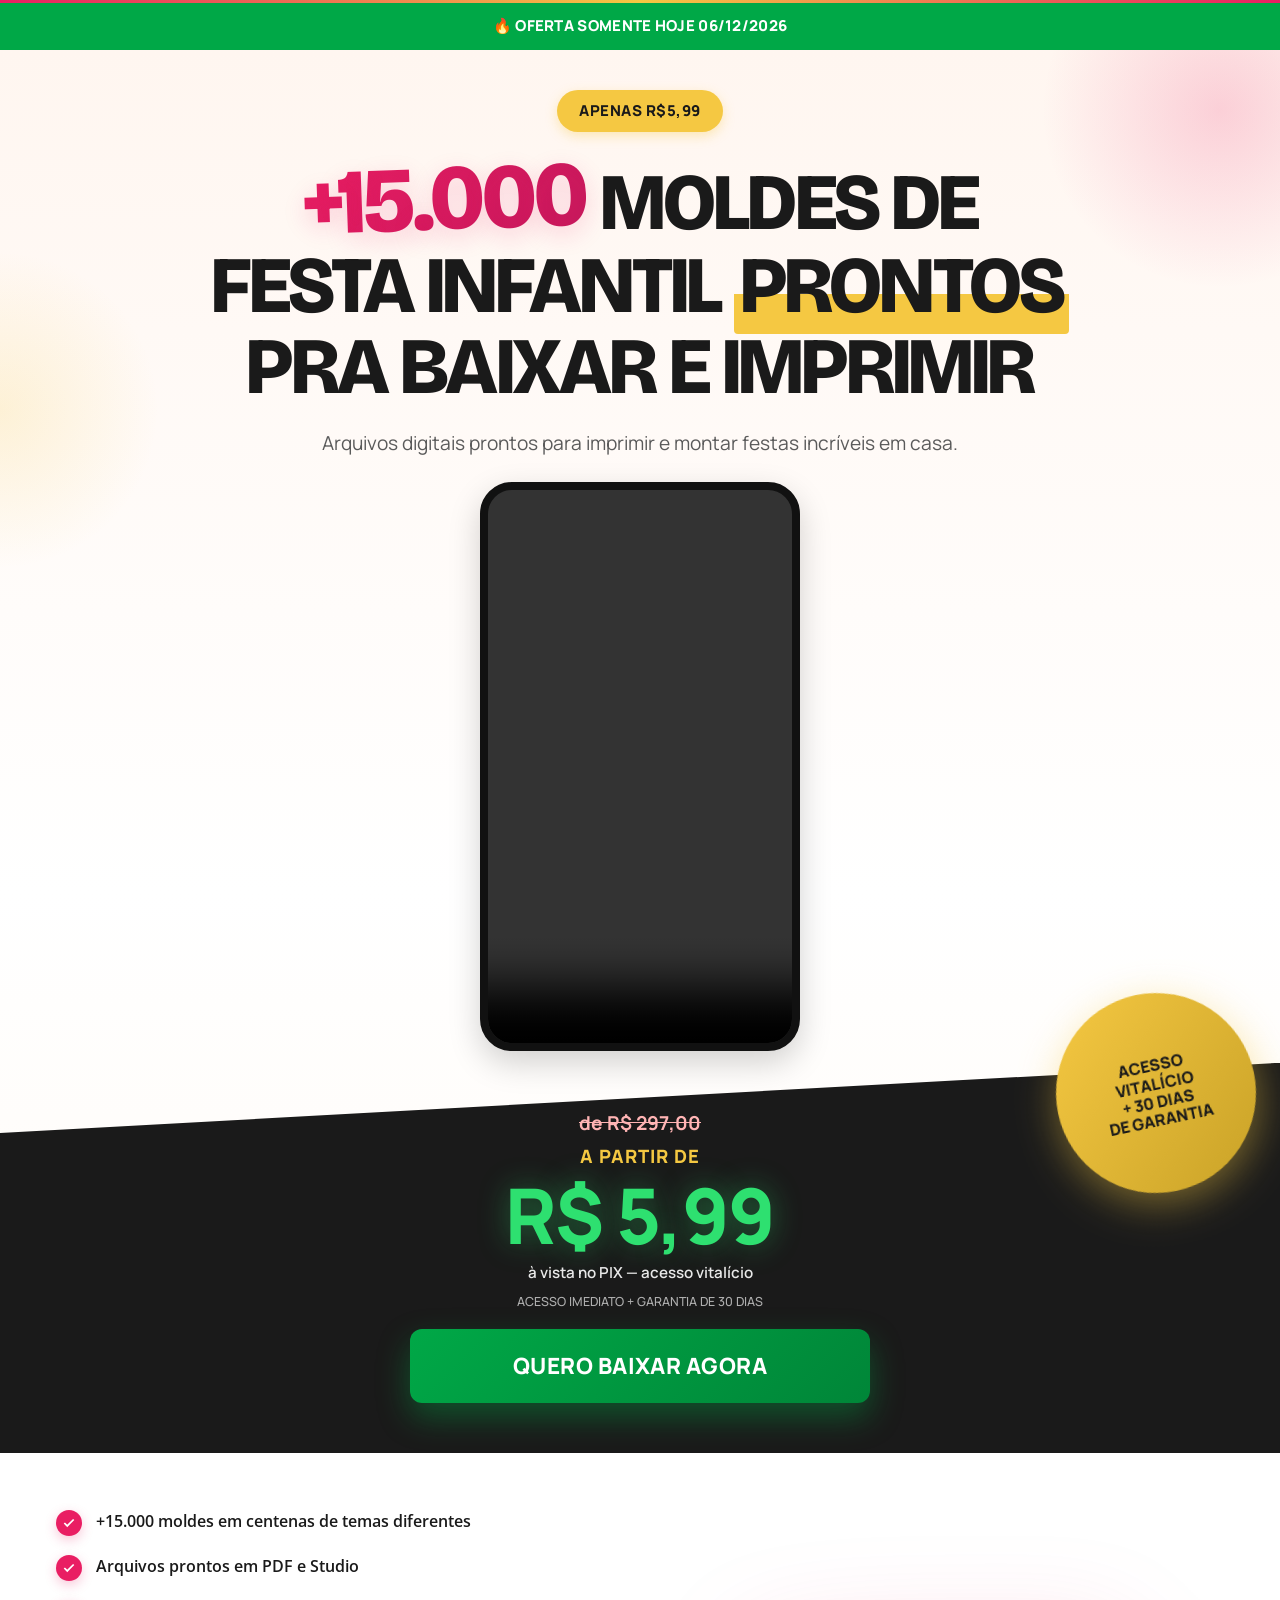
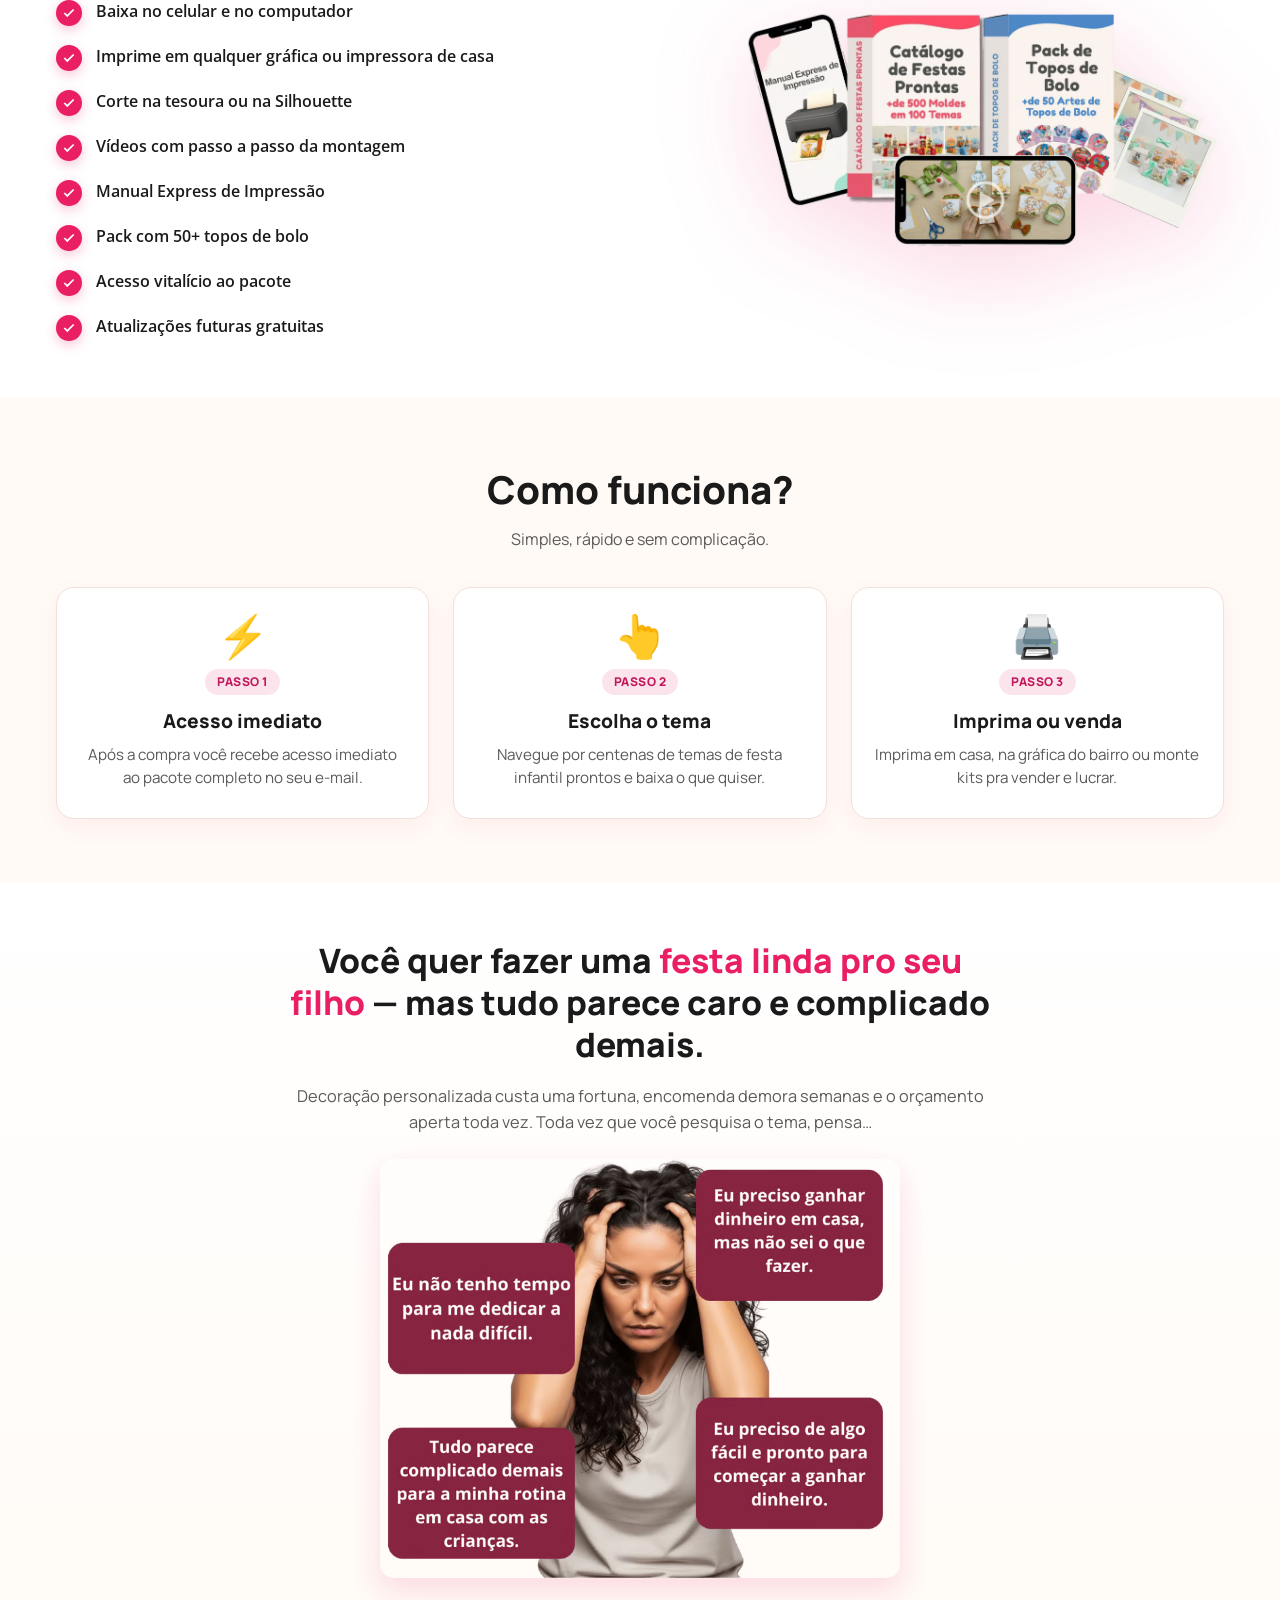
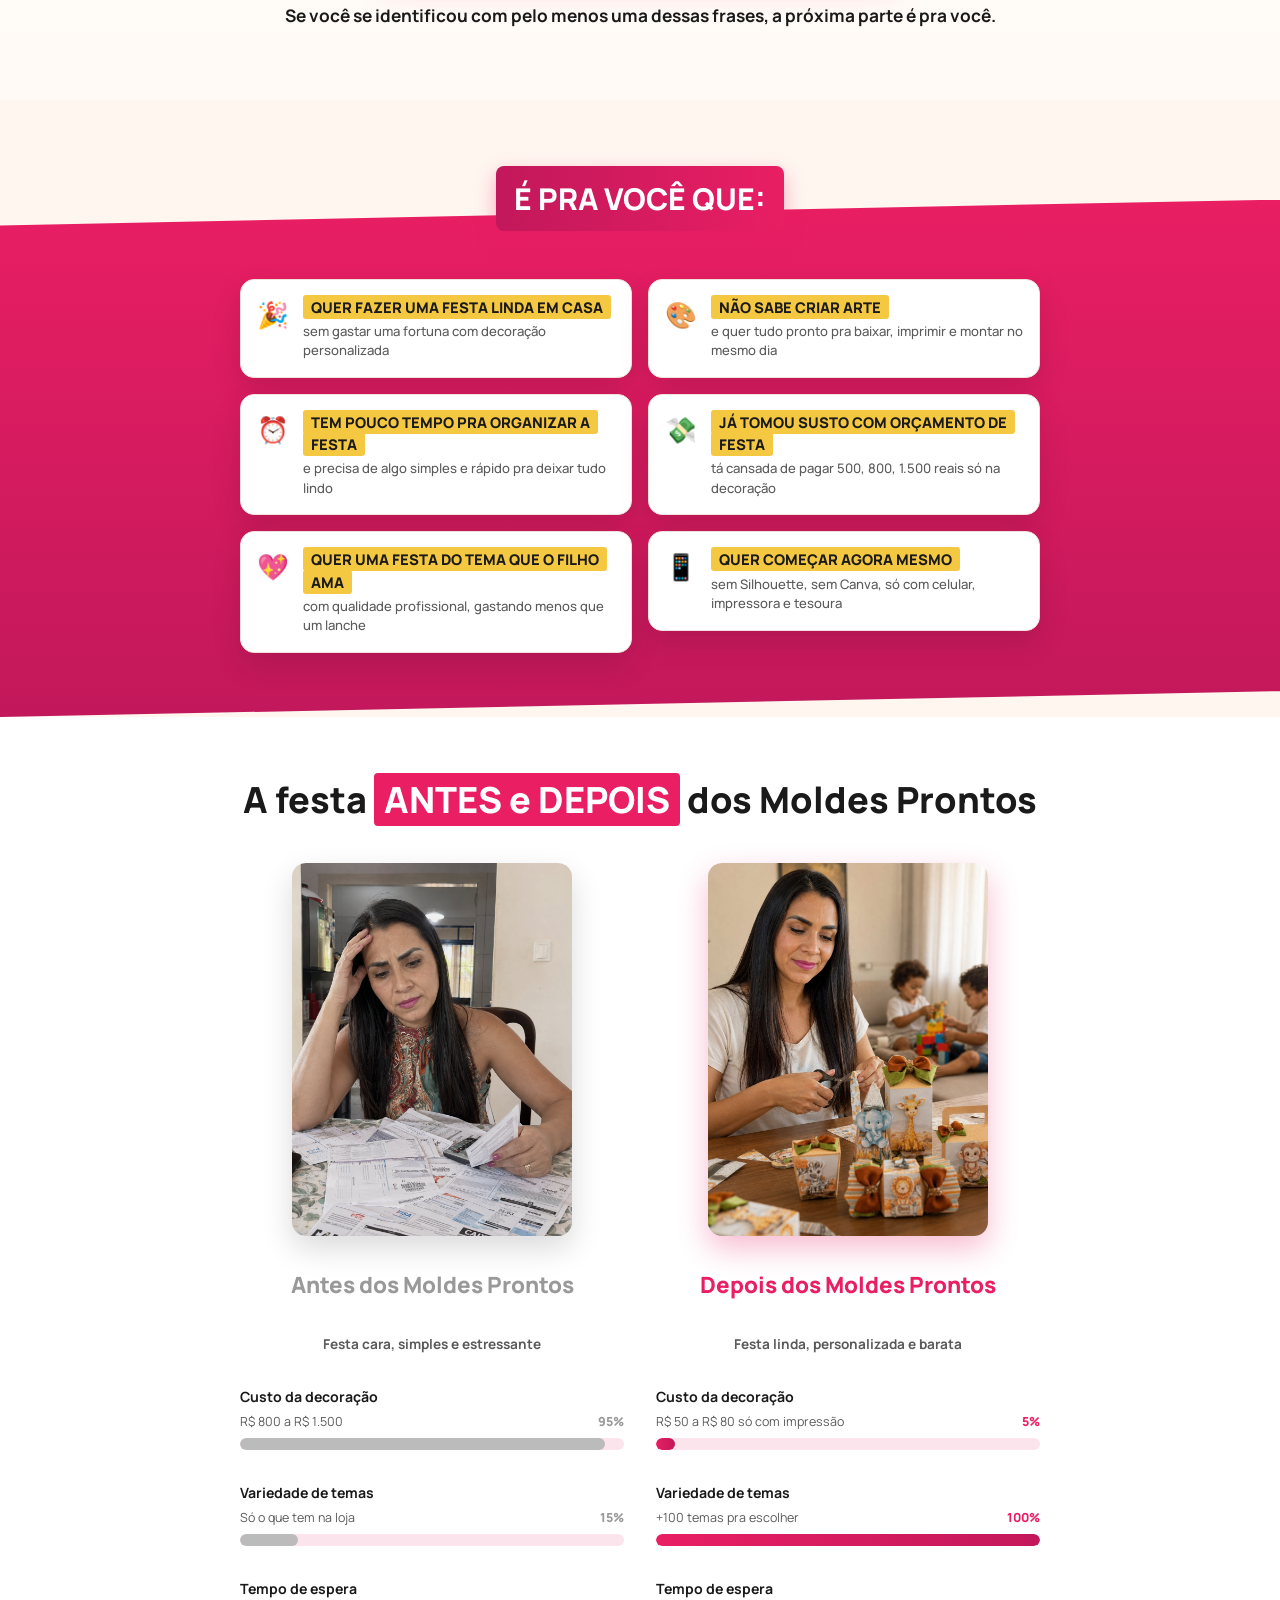
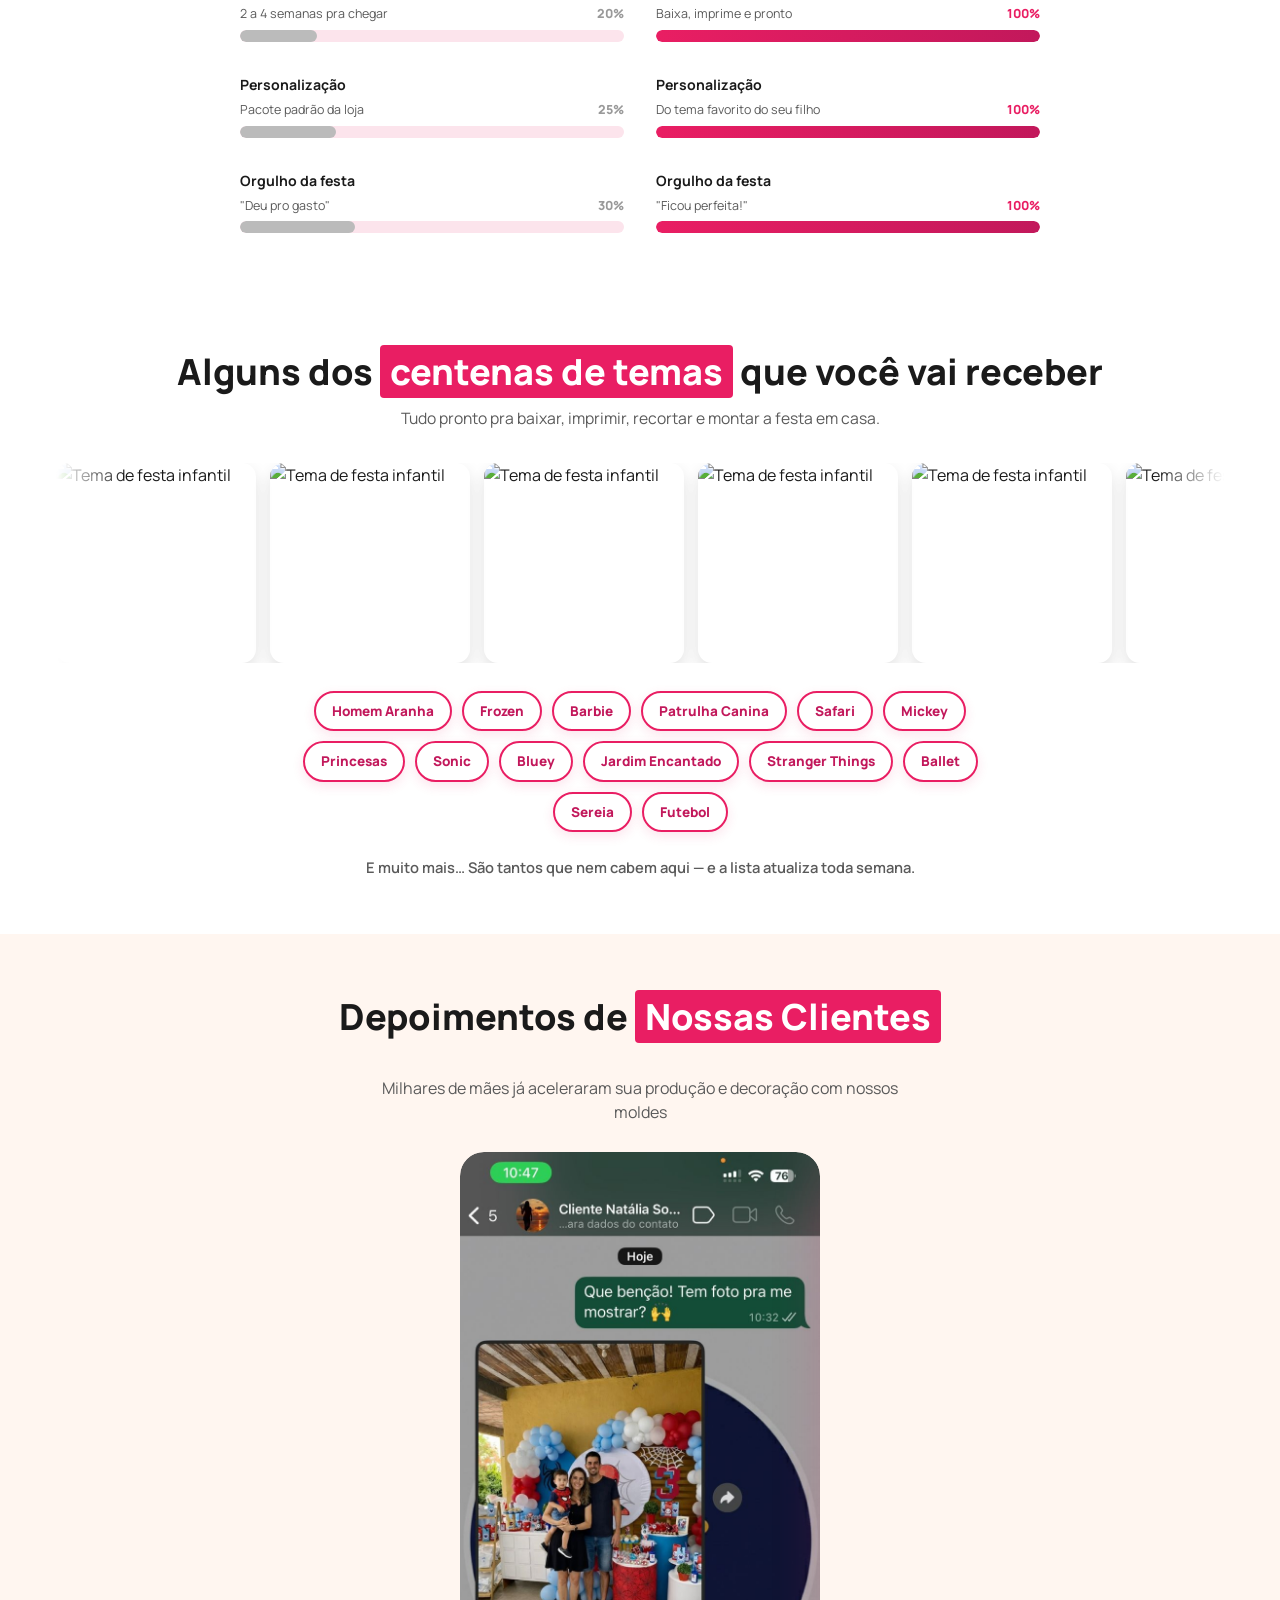
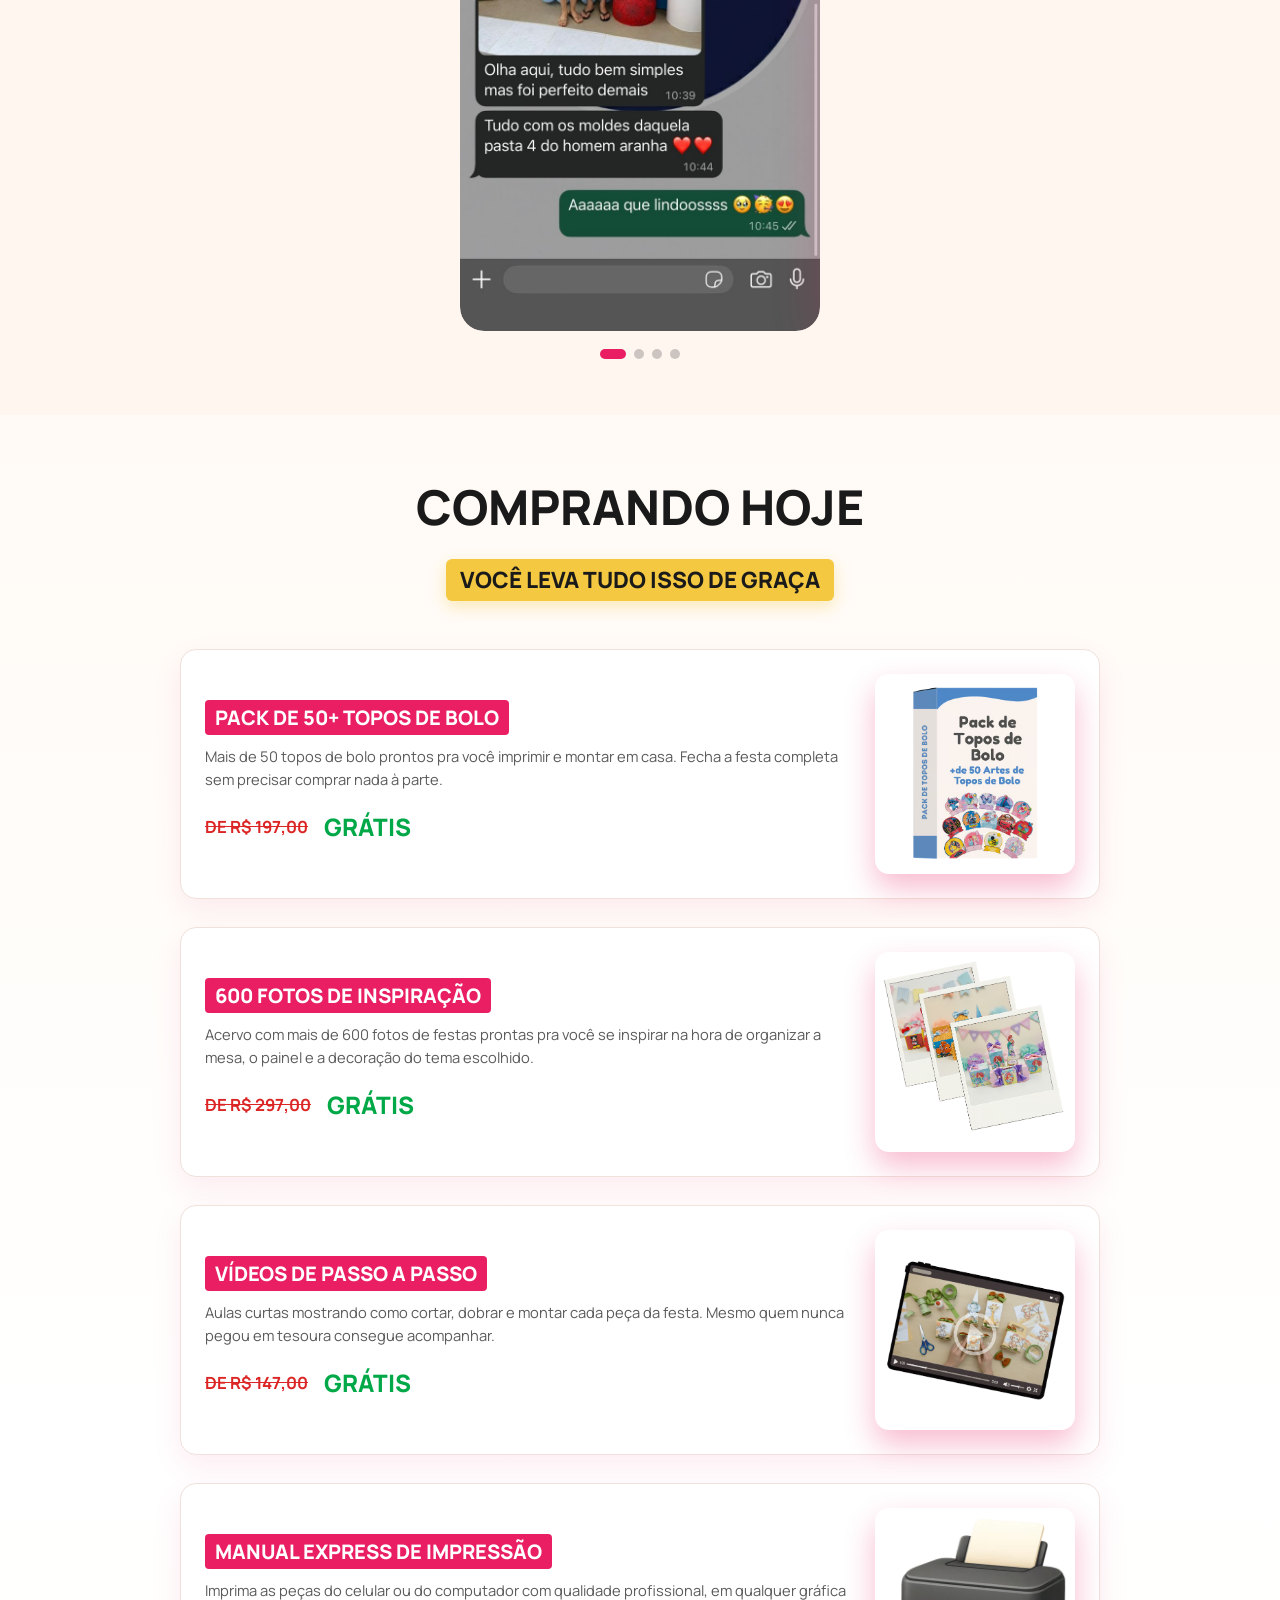
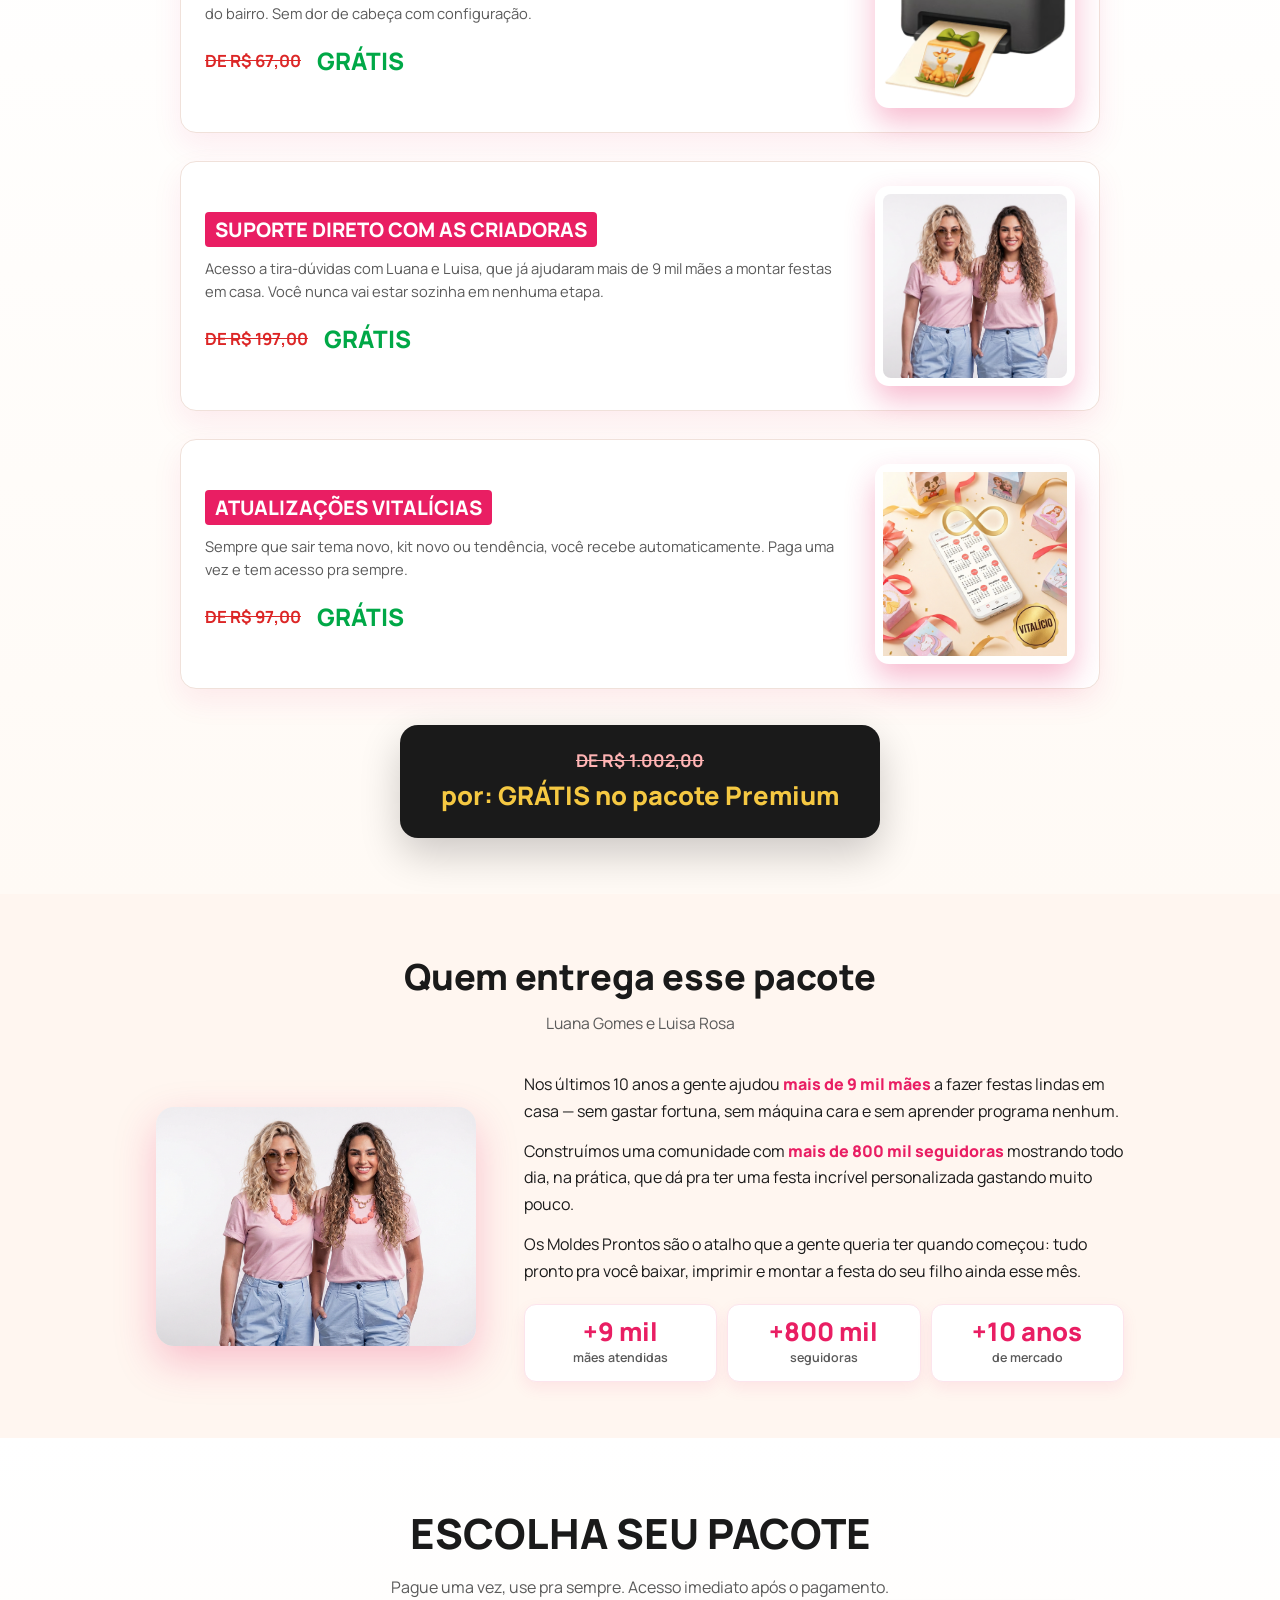
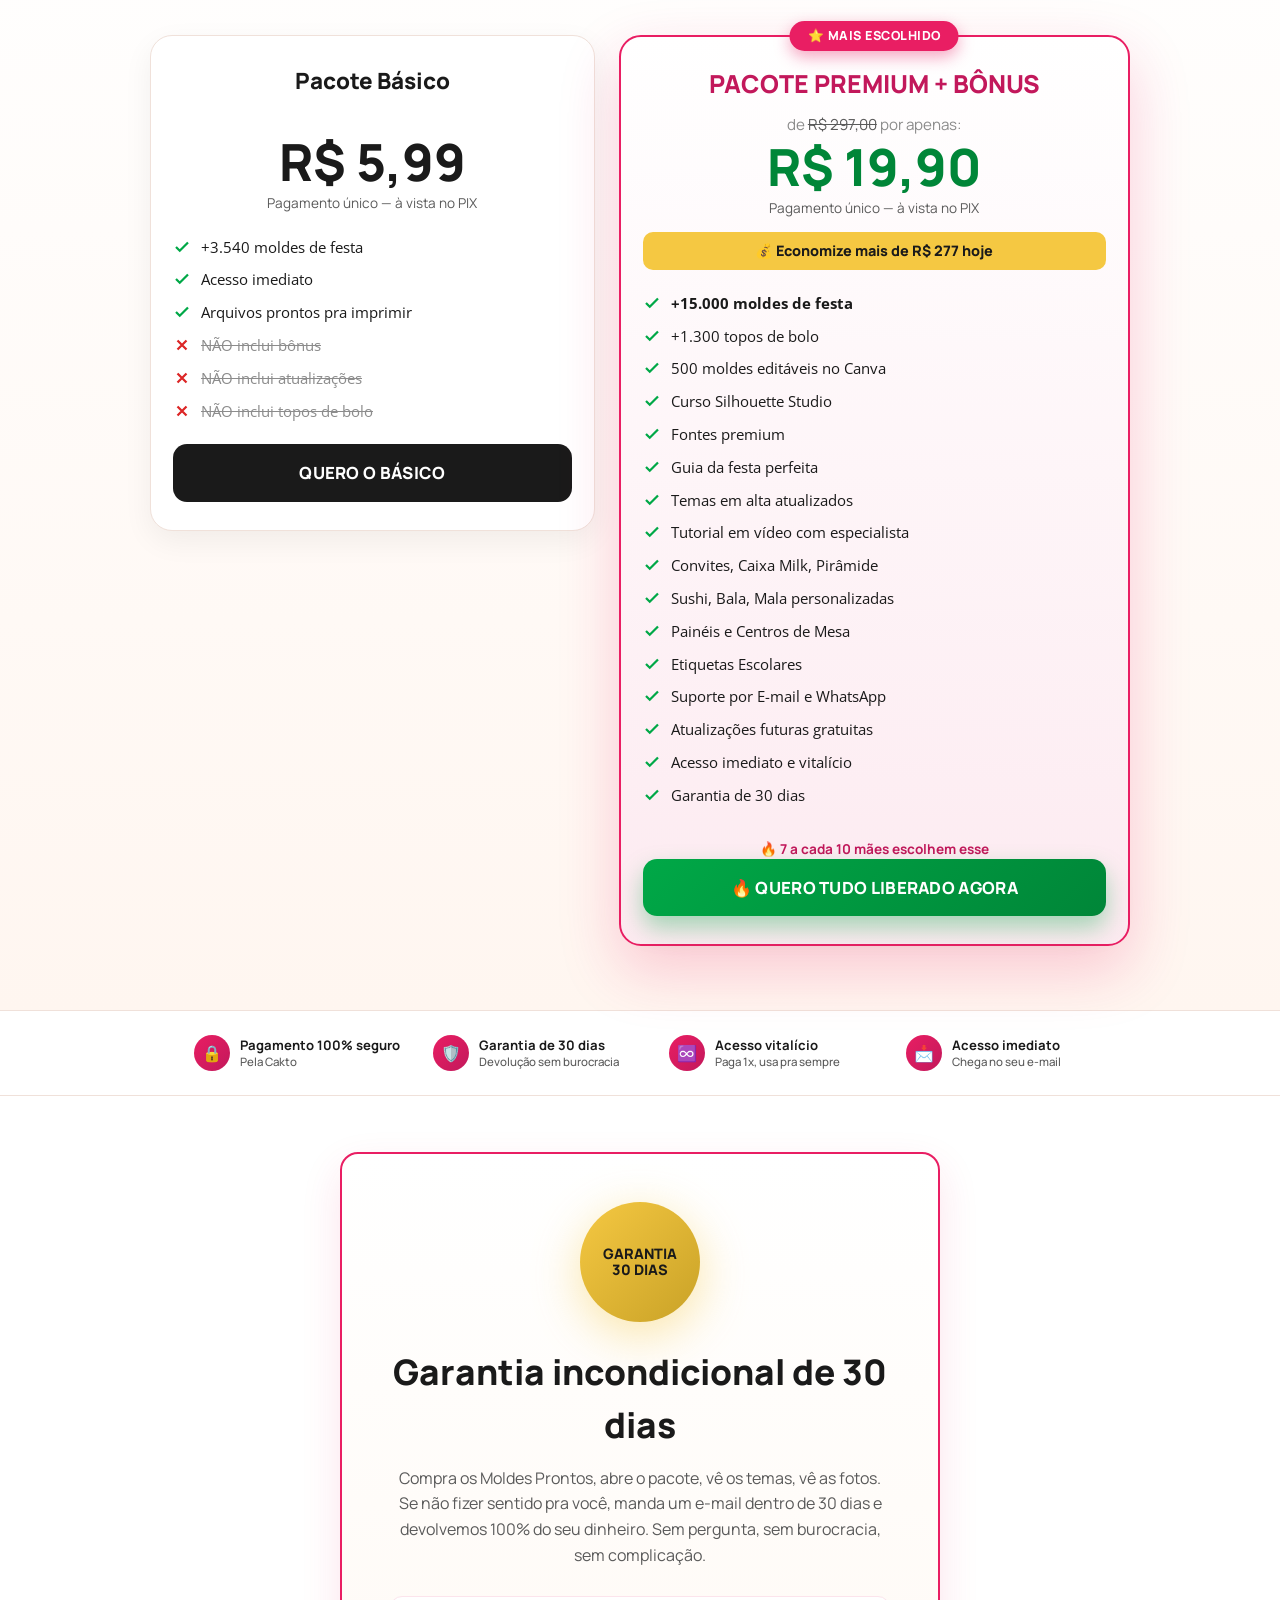
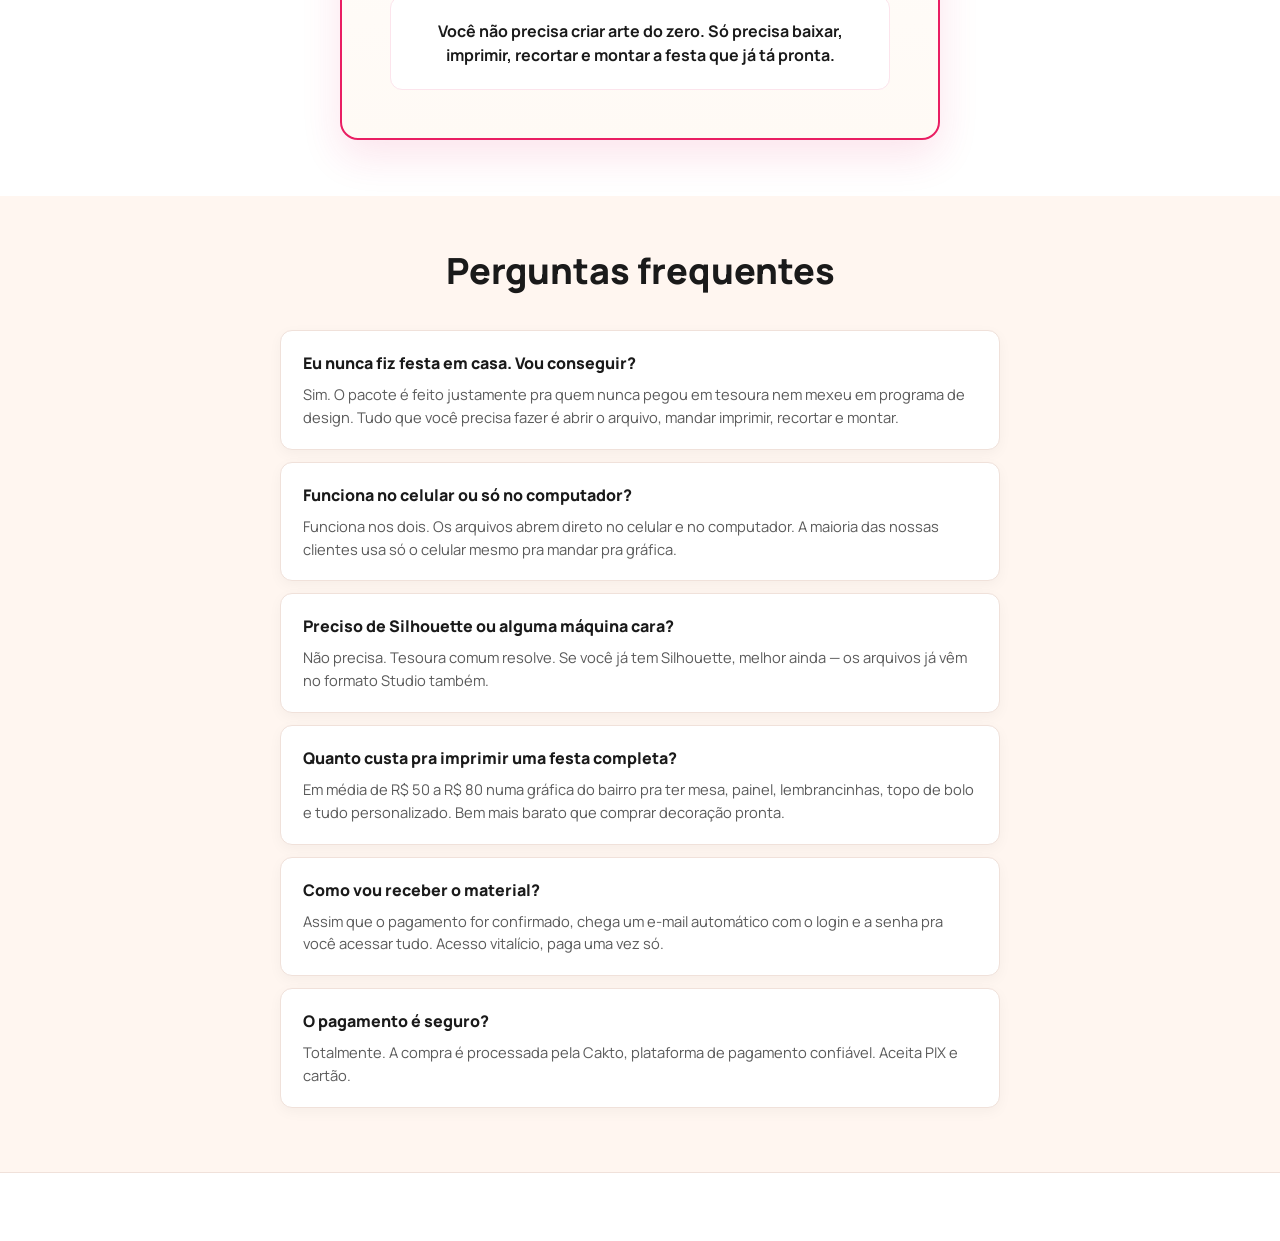
==== commit 406fb986: "dsa" ====
--- a/index.html
+++ b/index.html
@@ -4,24 +4,24 @@
 <head>
     <meta charset="UTF-8">
     <meta name="viewport" content="width=device-width, initial-scale=1" />
-    <title>Kits Festas Prontos Pra Vender — Comece essa semana</title>
-    <meta name="description" content="100 Kits Festa prontos + 500 arquivos digitais + 600 fotos profissionais. Comece a vender essa semana, mesmo sem experiência. Acesso vitalício + 7 dias de garantia.">
+    <title>+15.000 Moldes de Festa Infantil — Prontos pra Baixar e Imprimir</title>
+    <meta name="description" content="+15.000 moldes de festa infantil prontos pra baixar e imprimir em casa. Arquivos digitais a partir de R$5,99. Acesso vitalício + 30 dias de garantia.">
     <link rel="icon" type="image/png" href="banner.png">
 
     <meta property="og:type" content="website">
-    <meta property="og:title" content="Kits Festas Prontos Pra Vender — Comece essa semana">
-    <meta property="og:description" content="100 Kits Festa prontos + 500 arquivos digitais + 600 fotos profissionais. Acesso vitalício + 7 dias de garantia.">
+    <meta property="og:title" content="+15.000 Moldes de Festa Infantil — Prontos pra Baixar e Imprimir">
+    <meta property="og:description" content="+15.000 moldes de festa infantil prontos pra imprimir e montar festas incríveis em casa. A partir de R$5,99. Acesso vitalício.">
     <meta property="og:image" content="banner.png">
     <meta property="og:locale" content="pt_BR">
 
     <meta name="twitter:card" content="summary_large_image">
-    <meta name="twitter:title" content="Kits Festas Prontos Pra Vender — Comece essa semana">
-    <meta name="twitter:description" content="100 Kits Festa prontos + 500 arquivos digitais + 600 fotos profissionais. Acesso vitalício + 7 dias de garantia.">
+    <meta name="twitter:title" content="+15.000 Moldes de Festa Infantil — Prontos pra Baixar e Imprimir">
+    <meta name="twitter:description" content="+15.000 moldes de festa infantil prontos pra imprimir e montar festas incríveis em casa. A partir de R$5,99.">
     <meta name="twitter:image" content="banner.png">
     <link rel="preconnect" href="https://fonts.googleapis.com">
     <link rel="preconnect" href="https://fonts.gstatic.com" crossorigin>
     <link
-        href="https://fonts.googleapis.com/css2?family=Manrope:wght@400;500;600;700;800;900&family=Open+Sans:wght@400;500;600;700&display=swap"
+        href="https://fonts.googleapis.com/css2?family=Bricolage+Grotesque:opsz,wght@12..96,700;12..96,800&family=Manrope:wght@400;500;600;700;800;900&family=Open+Sans:wght@400;500;600;700&display=swap"
         rel="stylesheet">
     <style>
         :root {
@@ -135,12 +135,26 @@
         }
 
         .hero h1 {
-            font-size: clamp(1.6rem, 4vw, 3.4rem);
-            font-weight: 900;
-            line-height: 1.15;
-            margin-bottom: 16px;
-            color: var(--ink);
-            text-align: center;
+            font-family: 'Bricolage Grotesque', 'Manrope', sans-serif;
+            font-size: clamp(2.2rem, 7vw, 5rem);
+            font-weight: 800;
+            line-height: 1.02;
+            letter-spacing: -0.035em;
+            margin-bottom: 20px;
+            color: var(--ink);
+            text-align: center;
+            text-wrap: balance;
+            font-variation-settings: "opsz" 96;
+        }
+        .hero h1 .num {
+            background: linear-gradient(135deg, var(--brand) 0%, var(--brand-dark) 100%);
+            -webkit-background-clip: text;
+            background-clip: text;
+            color: transparent;
+            font-size: 1.15em;
+            display: inline-block;
+            transform: rotate(-2deg);
+            text-shadow: 0 8px 24px rgba(233,30,99,0.18);
         }
 
         .hero p.subtitle {
@@ -656,17 +670,17 @@
         }
 
         .testimonial-carousel {
-            max-width: 420px;
+            max-width: 360px;
             margin: 0 auto;
-            border-radius: 22px;
-            background: #000;
-            padding: 10px;
-            box-shadow: 0 18px 50px rgba(233, 30, 99, 0.18), 0 0 0 2px #1f1f1f;
+            border-radius: 32px;
+            padding: 0;
+            background: transparent;
+            box-shadow: none;
         }
 
         .testimonial-viewport {
             overflow: hidden;
-            border-radius: 14px;
+            border-radius: 24px;
         }
 
         .testimonial-track {
@@ -677,15 +691,17 @@
         .testimonial-slide {
             flex: 0 0 100%;
             min-width: 0;
-            background: #ECE5DD;
-            background-image:
-                radial-gradient(rgba(0, 0, 0, 0.04) 1px, transparent 1px),
-                radial-gradient(rgba(0, 0, 0, 0.03) 1px, transparent 1px);
-            background-size: 20px 20px, 30px 30px;
-            background-position: 0 0, 10px 15px;
-            display: flex;
-            flex-direction: column;
-            min-height: 520px;
+            display: flex;
+            align-items: center;
+            justify-content: center;
+        }
+
+        .testimonial-slide img {
+            width: 100%;
+            height: auto;
+            display: block;
+            border-radius: 24px;
+            box-shadow: 0 18px 50px rgba(233, 30, 99, 0.18);
         }
 
         .wa-header {
@@ -1758,6 +1774,132 @@
             font-size: 0.72rem;
             margin-top: 2px;
         }
+        /* ===== SOCIAL PROOF TOAST ===== */
+        .sp-toast {
+            position: fixed;
+            left: 16px;
+            bottom: 16px;
+            z-index: 9999;
+            display: flex;
+            align-items: center;
+            gap: 12px;
+            background: #fff;
+            border: 1px solid var(--line);
+            box-shadow: 0 16px 40px rgba(0, 0, 0, 0.18);
+            border-radius: 14px;
+            padding: 12px 16px 12px 12px;
+            max-width: 320px;
+            transform: translateY(140%);
+            opacity: 0;
+            transition: transform .45s cubic-bezier(.4,0,.2,1), opacity .45s;
+            font-family: 'Open Sans', sans-serif;
+        }
+        .sp-toast.show { transform: translateY(0); opacity: 1; }
+        .sp-toast .avatar {
+            width: 44px; height: 44px; border-radius: 50%;
+            background: linear-gradient(135deg, var(--brand), var(--brand-dark));
+            color: #fff; font-weight: 800; display: flex; align-items: center; justify-content: center;
+            font-size: 1.1rem; flex-shrink: 0;
+        }
+        .sp-toast .name { font-weight: 800; font-size: 14px; color: var(--ink); }
+        .sp-toast .action { font-size: 12.5px; color: var(--ink-soft); margin-top: 2px; }
+        .sp-toast .time { display: flex; align-items: center; gap: 4px; font-size: 11px; color: var(--green-dark); margin-top: 4px; font-weight: 700; }
+        .sp-toast .dot-live { width: 7px; height: 7px; border-radius: 50%; background: var(--green); box-shadow: 0 0 0 0 rgba(0,168,71,.6); animation: pulse 1.6s infinite; }
+        @keyframes pulse {
+            0% { box-shadow: 0 0 0 0 rgba(0,168,71,.6); }
+            100% { box-shadow: 0 0 0 8px rgba(0,168,71,0); }
+        }
+
+        /* ===== HOW IT WORKS ===== */
+        .how-it-works { background: var(--bg-soft); padding: 64px 0; }
+        .how-it-works h2 { text-align: center; font-size: clamp(1.6rem, 3.5vw, 2.4rem); font-weight: 900; color: var(--ink); margin-bottom: 8px; }
+        .how-it-works .sub { text-align: center; color: var(--ink-soft); margin-bottom: 36px; }
+        .hiw-grid { display: grid; grid-template-columns: 1fr; gap: 20px; }
+        @media(min-width:768px) { .hiw-grid { grid-template-columns: repeat(3, 1fr); gap: 24px; } }
+        .hiw-card {
+            background: #fff; border: 1px solid var(--line); border-radius: 18px; padding: 28px 22px;
+            text-align: center; box-shadow: 0 8px 24px rgba(233,30,99,0.06); position: relative;
+        }
+        .hiw-card .emoji { font-size: 2.6rem; line-height: 1; }
+        .hiw-card .step {
+            display: inline-block; margin-top: 12px; background: var(--brand-soft); color: var(--brand-dark);
+            font-weight: 800; font-size: 12px; padding: 4px 12px; border-radius: 999px; letter-spacing: 0.5px;
+        }
+        .hiw-card h3 { font-size: 1.2rem; font-weight: 800; color: var(--ink); margin: 12px 0 8px; }
+        .hiw-card p { color: var(--ink-soft); font-size: 0.95rem; }
+
+        /* ===== BRAND CHIPS ===== */
+        .brand-chips { display: flex; flex-wrap: wrap; gap: 10px; justify-content: center; max-width: 760px; margin: 28px auto 0; }
+        .brand-chip {
+            background: #fff; border: 2px solid var(--brand); color: var(--brand-dark);
+            font-weight: 800; padding: 8px 16px; border-radius: 999px; font-size: 13.5px;
+            box-shadow: 0 4px 12px rgba(233,30,99,0.12);
+        }
+
+        /* ===== PACKAGES ===== */
+        .packages { padding: 64px 0; background: linear-gradient(180deg, #fff 0%, var(--cream) 100%); }
+        .packages h2 { text-align: center; font-size: clamp(1.7rem, 4vw, 2.6rem); font-weight: 900; color: var(--ink); margin-bottom: 10px; }
+        .packages .sub { text-align: center; color: var(--ink-soft); max-width: 560px; margin: 0 auto 36px; }
+        .pkg-grid { display: grid; grid-template-columns: 1fr; gap: 24px; max-width: 980px; margin: 0 auto; }
+        @media(min-width:880px) { .pkg-grid { grid-template-columns: 1fr 1.15fr; gap: 24px; align-items: stretch; } }
+        .pkg-card {
+            background: #fff; border: 1.5px solid var(--line); border-radius: 22px; padding: 28px 22px;
+            display: flex; flex-direction: column; box-shadow: 0 10px 30px rgba(0,0,0,0.06);
+        }
+        .pkg-card.featured {
+            border: 2.5px solid var(--brand); position: relative;
+            box-shadow: 0 24px 60px rgba(233,30,99,0.22);
+            background: linear-gradient(180deg, #fff 0%, var(--brand-soft) 130%);
+        }
+        .pkg-badge {
+            position: absolute; top: -16px; left: 50%; transform: translateX(-50%);
+            background: var(--brand); color: #fff; font-weight: 900; padding: 6px 18px;
+            border-radius: 999px; font-size: 12.5px; letter-spacing: 0.5px;
+            box-shadow: 0 6px 16px rgba(233,30,99,0.4);
+        }
+        .pkg-title { font-size: 1.4rem; font-weight: 900; color: var(--ink); text-align: center; }
+        .pkg-card.featured .pkg-title { color: var(--brand-dark); font-size: 1.55rem; }
+        .pkg-price-old { text-align: center; color: var(--muted); font-size: 0.95rem; margin-top: 12px; }
+        .pkg-price-old s { color: var(--ink-soft); }
+        .pkg-price { text-align: center; font-size: clamp(2.4rem, 6vw, 3.2rem); font-weight: 900; color: var(--ink); line-height: 1; margin-top: 4px; }
+        .pkg-card.featured .pkg-price { color: var(--green-dark); }
+        .pkg-price-note { text-align: center; color: var(--ink-soft); font-size: 0.85rem; margin-top: 6px; }
+        .pkg-save {
+            text-align: center; background: var(--gold); color: var(--ink); font-weight: 800;
+            padding: 8px 14px; border-radius: 10px; font-size: 0.9rem; margin-top: 14px;
+        }
+        .pkg-list { list-style: none; margin: 22px 0 22px; padding: 0; display: flex; flex-direction: column; gap: 10px; }
+        .pkg-list li { display: flex; gap: 10px; align-items: flex-start; font-size: 0.95rem; color: var(--ink); font-family: 'Open Sans', sans-serif; }
+        .pkg-list li .ico-c { color: var(--green); flex-shrink: 0; width: 18px; height: 18px; margin-top: 2px; }
+        .pkg-list li .ico-x { color: var(--red); flex-shrink: 0; width: 18px; height: 18px; margin-top: 2px; }
+        .pkg-list li.off { color: var(--muted); text-decoration: line-through; }
+        .pkg-cta {
+            display: block; text-align: center; text-decoration: none; padding: 16px 18px;
+            border-radius: 14px; font-weight: 900; font-size: 1.05rem; letter-spacing: 0.3px;
+            margin-top: auto; transition: transform .2s, box-shadow .2s;
+        }
+        .pkg-cta:hover { transform: translateY(-2px); }
+        .pkg-cta.basic { background: var(--ink); color: #fff; }
+        .pkg-cta.basic:hover { box-shadow: 0 12px 24px rgba(0,0,0,0.18); }
+        .pkg-cta.premium {
+            background: linear-gradient(135deg, var(--green) 0%, var(--green-dark) 100%);
+            color: #fff; box-shadow: 0 12px 24px rgba(0,168,71,0.35);
+            animation: pulseCta 2s infinite;
+        }
+        @keyframes pulseCta {
+            0%,100% { box-shadow: 0 12px 24px rgba(0,168,71,0.35); }
+            50% { box-shadow: 0 16px 32px rgba(0,168,71,0.55); }
+        }
+        .pkg-trend { display: flex; align-items: center; justify-content: center; gap: 6px; color: var(--brand-dark); font-size: 0.85rem; font-weight: 700; margin-top: 10px; }
+
+        /* ===== BONUS VALUE STAMP ===== */
+        .bonus-value-stamp {
+            margin: 36px auto 0; max-width: 480px;
+            background: var(--ink); color: #fff; border-radius: 18px; padding: 22px;
+            text-align: center; box-shadow: 0 16px 40px rgba(0,0,0,0.2);
+        }
+        .bonus-value-stamp .from { color: #FFB4B4; text-decoration: line-through; font-weight: 700; font-size: 1.1rem; }
+        .bonus-value-stamp .to { color: var(--gold); font-size: 1.6rem; font-weight: 900; margin-top: 4px; }
     </style>
 
     <script>
@@ -1782,33 +1924,37 @@
 
     <div style="height:3px;width:100%;background:linear-gradient(to right,var(--brand),var(--gold),var(--brand))"></div>
 
+    <div style="background:var(--green);color:#fff;text-align:center;padding:12px 16px;font-weight:800;font-size:15px;letter-spacing:0.3px">
+        <span class="apple-emoji">🔥</span> OFERTA SOMENTE HOJE <span id="todayDate">16/05/2026</span>
+    </div>
+
     <!-- HERO -->
     <section class="hero">
         <div class="container">
-            <div class="reveal from-up" style="margin-bottom:32px">
+            <div class="reveal from-up" style="margin-bottom:24px">
                 <div class="text-center">
-                    <h1>Eu faturo entre <span class="highlight">5 e 10 mil por mês vendendo KITS FESTA</span> da minha
-                        cozinha — sem saber criar arte e usando só o celular</h1>
-                    <p class="subtitle">Te entrego o pacote pronto com 100 temas, 500 arquivos e 600 fotos pra você
-                        começar a vender essa semana — mesmo sem experiência, sem Silhouette e sem mexer em Canva.</p>
+                    <div style="display:inline-block;background:var(--gold);color:var(--ink);font-weight:800;padding:10px 22px;border-radius:999px;font-size:15px;letter-spacing:0.5px;margin-bottom:20px;box-shadow:0 4px 12px rgba(245,200,66,0.35)">
+                        APENAS R$5,99
+                    </div>
+                    <h1><span class="num">+15.000</span> MOLDES DE FESTA INFANTIL <span style="background:linear-gradient(180deg,transparent 58%,var(--gold) 58%);padding:0 6px;border-radius:4px;">PRONTOS</span> PRA BAIXAR E IMPRIMIR</h1>
+                    <p class="subtitle" style="color:var(--ink-soft);margin-top:16px">Arquivos digitais prontos para imprimir e montar festas incríveis em casa.</p>
                 </div>
             </div>
-            <div class="reveal from-up" data-delay="200">
-                <div class="hero-image-wrap">
-                    <img src="img1.jpg" alt="100 Kits Festa Prontos, 500 arquivos digitais e 600 fotos profissionais"
-                        loading="eager">
+            <div class="reveal from-up" data-delay="150" style="margin-bottom:24px">
+                <div class="hero-video-wrap" style="max-width:320px;margin:0 auto;border-radius:32px;overflow:hidden;box-shadow:0 12px 32px rgba(0,0,0,0.18);border:8px solid #111;background:#111;aspect-ratio:9/16">
+                    <video src="https://i.imgur.com/ZCQATMn.mp4" autoplay muted loop playsinline controls style="width:100%;height:100%;display:block;object-fit:cover"></video>
                 </div>
             </div>
         </div>
         <div style="position:relative;margin-top:-12px">
-            <div class="seal-hero">ACESSO<br>VITALÍCIO<br>+ 7 DIAS<br>DE GARANTIA</div>
+            <div class="seal-hero">ACESSO<br>VITALÍCIO<br>+ 30 DIAS<br>DE GARANTIA</div>
             <div class="hero-price-bar" style="padding-top:46px">
-                <p class="price-old">de R$ 347,00</p>
-                <p class="label">POR APENAS 9x DE</p>
-                <p class="price-new">R$ 9,21</p>
-                <p class="price-installments">ou R$ 67 à vista no PIX</p>
-                <p class="small-text">ACESSO IMEDIATO + GARANTIA DE 7 DIAS</p>
-                <a href="https://pay.cakto.com.br/34hrx8e_880487" class="offer-btn hero-cta-btn">QUERO COMEÇAR ESSA SEMANA</a>
+                <p class="price-old">de R$ 297,00</p>
+                <p class="label">A PARTIR DE</p>
+                <p class="price-new">R$ 5,99</p>
+                <p class="price-installments">à vista no PIX — acesso vitalício</p>
+                <p class="small-text">ACESSO IMEDIATO + GARANTIA DE 30 DIAS</p>
+                <a href="#pacotes" class="offer-btn hero-cta-btn">QUERO BAIXAR AGORA</a>
             </div>
         </div>
     </section>
@@ -1824,7 +1970,7 @@
                                     stroke-width="3">
                                     <path d="M20 6L9 17l-5-5" />
                                 </svg></div>
-                            <p>100 Kits Festa Prontos pra Vender</p>
+                            <p>+15.000 moldes em centenas de temas diferentes</p>
                         </div>
                     </div>
                     <div class="reveal from-up" data-delay="50">
@@ -1833,7 +1979,7 @@
                                     stroke-width="3">
                                     <path d="M20 6L9 17l-5-5" />
                                 </svg></div>
-                            <p>500 arquivos em PDF e Studio</p>
+                            <p>Arquivos prontos em PDF e Studio</p>
                         </div>
                     </div>
                     <div class="reveal from-up" data-delay="100">
@@ -1842,7 +1988,7 @@
                                     stroke-width="3">
                                     <path d="M20 6L9 17l-5-5" />
                                 </svg></div>
-                            <p>Abre no celular e no computador</p>
+                            <p>Baixa no celular e no computador</p>
                         </div>
                     </div>
                     <div class="reveal from-up" data-delay="150">
@@ -1851,7 +1997,7 @@
                                     stroke-width="3">
                                     <path d="M20 6L9 17l-5-5" />
                                 </svg></div>
-                            <p>Corte na tesoura ou na Silhouette</p>
+                            <p>Imprime em qualquer gráfica ou impressora de casa</p>
                         </div>
                     </div>
                     <div class="reveal from-up" data-delay="200">
@@ -1860,7 +2006,7 @@
                                     stroke-width="3">
                                     <path d="M20 6L9 17l-5-5" />
                                 </svg></div>
-                            <p>600 fotos profissionais pra divulgar</p>
+                            <p>Corte na tesoura ou na Silhouette</p>
                         </div>
                     </div>
                     <div class="reveal from-up" data-delay="250">
@@ -1911,8 +2057,44 @@
                 </div>
                 <div class="reveal from-right" data-delay="200">
                     <div class="benefits-image">
-                        <img src="mockup-completo.avif" alt="Mockup do pacote completo Kits Festas"
+                        <img src="mockup-completo.avif" alt="Mockup do pacote completo de Moldes Prontos"
                             style="max-width:480px;width:100%;border-radius:20px;filter:drop-shadow(0 25px 50px rgba(233,30,99,0.18));margin:0 auto;">
+                    </div>
+                </div>
+            </div>
+        </div>
+    </section>
+
+    <!-- COMO FUNCIONA -->
+    <section class="how-it-works">
+        <div class="container">
+            <div class="reveal from-up">
+                <h2>Como funciona?</h2>
+                <p class="sub">Simples, rápido e sem complicação.</p>
+            </div>
+            <div class="hiw-grid">
+                <div class="reveal from-up" data-delay="0">
+                    <div class="hiw-card">
+                        <div class="emoji apple-emoji">⚡</div>
+                        <div class="step">PASSO 1</div>
+                        <h3>Acesso imediato</h3>
+                        <p>Após a compra você recebe acesso imediato ao pacote completo no seu e-mail.</p>
+                    </div>
+                </div>
+                <div class="reveal from-up" data-delay="120">
+                    <div class="hiw-card">
+                        <div class="emoji apple-emoji">👆</div>
+                        <div class="step">PASSO 2</div>
+                        <h3>Escolha o tema</h3>
+                        <p>Navegue por centenas de temas de festa infantil prontos e baixa o que quiser.</p>
+                    </div>
+                </div>
+                <div class="reveal from-up" data-delay="240">
+                    <div class="hiw-card">
+                        <div class="emoji apple-emoji">🖨️</div>
+                        <div class="step">PASSO 3</div>
+                        <h3>Imprima ou venda</h3>
+                        <p>Imprima em casa, na gráfica do bairro ou monte kits pra vender e lucrar.</p>
                     </div>
                 </div>
             </div>
@@ -1923,11 +2105,11 @@
     <section class="empathy">
         <div class="container">
             <div class="empathy-wrap reveal from-up">
-                <h2>Eu sei que você precisa <span>trabalhar em casa</span> — mas tudo parece difícil demais agora.</h2>
-                <p>Você não tem muito tempo disponível, mas também não aguenta mais ficar sem dinheiro. Toda vez que
-                    olha pra sua realidade, você pensa…</p>
+                <h2>Você quer fazer uma <span>festa linda pro seu filho</span> — mas tudo parece caro e complicado demais.</h2>
+                <p>Decoração personalizada custa uma fortuna, encomenda demora semanas e o orçamento aperta toda vez.
+                    Toda vez que você pesquisa o tema, pensa…</p>
                 <div class="pain-image">
-                    <img src="euprecisoganhardinheiro.avif" alt="Eu preciso ganhar dinheiro"
+                    <img src="euprecisoganhardinheiro.avif" alt="Festa cara e complicada"
                         style="width:100%;max-width:520px;margin:24px auto;display:block;border-radius:14px;box-shadow:0 12px 30px rgba(233,30,99,0.15);">
                 </div>
                 <p class="closer">Se você se identificou com pelo menos uma dessas frases, a próxima parte é pra você.
@@ -1946,10 +2128,10 @@
             </div>
             <div class="target-grid">
                 <div class="reveal from-left" data-delay="0">
-                    <div class="target-card"><span class="emoji apple-emoji">🏠</span>
+                    <div class="target-card"><span class="emoji apple-emoji">🎉</span>
                         <div>
-                            <p class="title"><span>QUER TRABALHAR EM CASA SEM PATRÃO</span></p>
-                            <p class="desc">e ter dinheiro próprio sem depender de marido, pai ou ninguém</p>
+                            <p class="title"><span>QUER FAZER UMA FESTA LINDA EM CASA</span></p>
+                            <p class="desc">sem gastar uma fortuna com decoração personalizada</p>
                         </div>
                     </div>
                 </div>
@@ -1957,39 +2139,39 @@
                     <div class="target-card"><span class="emoji apple-emoji">🎨</span>
                         <div>
                             <p class="title"><span>NÃO SABE CRIAR ARTE</span></p>
-                            <p class="desc">e quer tudo pronto pra imprimir, cortar e vender no mesmo dia</p>
+                            <p class="desc">e quer tudo pronto pra baixar, imprimir e montar no mesmo dia</p>
                         </div>
                     </div>
                 </div>
                 <div class="reveal from-left" data-delay="160">
                     <div class="target-card"><span class="emoji apple-emoji">⏰</span>
                         <div>
-                            <p class="title"><span>TEM ROTINA CORRIDA COM CASA E FILHOS</span></p>
-                            <p class="desc">e precisa de algo simples e possível de fazer no seu próprio tempo</p>
+                            <p class="title"><span>TEM POUCO TEMPO PRA ORGANIZAR A FESTA</span></p>
+                            <p class="desc">e precisa de algo simples e rápido pra deixar tudo lindo</p>
                         </div>
                     </div>
                 </div>
                 <div class="reveal from-right" data-delay="240">
-                    <div class="target-card"><span class="emoji apple-emoji">😮‍💨</span>
+                    <div class="target-card"><span class="emoji apple-emoji">💸</span>
                         <div>
-                            <p class="title"><span>JÁ TENTOU OUTRAS COISAS E NÃO DEU CERTO</span></p>
-                            <p class="desc">tá cansada de gastar com curso, revenda e digitação que não vendem</p>
+                            <p class="title"><span>JÁ TOMOU SUSTO COM ORÇAMENTO DE FESTA</span></p>
+                            <p class="desc">tá cansada de pagar 500, 800, 1.500 reais só na decoração</p>
                         </div>
                     </div>
                 </div>
                 <div class="reveal from-left" data-delay="320">
-                    <div class="target-card"><span class="emoji apple-emoji">💰</span>
+                    <div class="target-card"><span class="emoji apple-emoji">💖</span>
                         <div>
-                            <p class="title"><span>QUER FATURAR ENTRE 5 E 10 MIL POR MÊS</span></p>
-                            <p class="desc">vendendo kits festa pelo zap, da sua casa, no seu horário</p>
+                            <p class="title"><span>QUER UMA FESTA DO TEMA QUE O FILHO AMA</span></p>
+                            <p class="desc">com qualidade profissional, gastando menos que um lanche</p>
                         </div>
                     </div>
                 </div>
                 <div class="reveal from-right" data-delay="400">
                     <div class="target-card"><span class="emoji apple-emoji">📱</span>
                         <div>
-                            <p class="title"><span>QUER COMEÇAR ESSA SEMANA</span></p>
-                            <p class="desc">sem comprar Silhouette, sem aprender Canva, com celular e tesoura</p>
+                            <p class="title"><span>QUER COMEÇAR AGORA MESMO</span></p>
+                            <p class="desc">sem Silhouette, sem Canva, só com celular, impressora e tesoura</p>
                         </div>
                     </div>
                 </div>
@@ -2001,91 +2183,91 @@
     <section class="before-after" id="beforeAfterSection">
         <div class="container">
             <div class="reveal from-up">
-                <h2>A vida <span>ANTES e DEPOIS</span> dos Kits Festas</h2>
+                <h2>A festa <span>ANTES e DEPOIS</span> dos Moldes Prontos</h2>
             </div>
             <div class="ba-grid">
                 <div class="reveal from-left">
-                    <img src="ANTES.png" alt="Antes do Kits Festas"
+                    <img src="ANTES.png" alt="Antes dos Moldes Prontos"
                         style="width:100%;aspect-ratio:3/4;max-width:280px;margin:0 auto;border-radius:14px;object-fit:cover;display:block;filter:grayscale(0.3) brightness(0.95);box-shadow:0 12px 30px rgba(0,0,0,0.15);">
                 </div>
                 <div class="reveal from-right">
-                    <img src="depois.png" alt="Depois do Kits Festas"
+                    <img src="depois.png" alt="Depois dos Moldes Prontos"
                         style="width:100%;aspect-ratio:3/4;max-width:280px;margin:0 auto;border-radius:14px;object-fit:cover;display:block;box-shadow:0 12px 30px rgba(233,30,99,0.3);">
                 </div>
                 <div class="reveal from-up" data-delay="200">
-                    <h3 class="red">Antes do Kits Festas</h3>
+                    <h3 class="red">Antes dos Moldes Prontos</h3>
                 </div>
                 <div class="reveal from-up" data-delay="200">
-                    <h3 class="green">Depois do Kits Festas</h3>
-                </div>
-                <div class="subtitle">CLT cansativa, sem renda própria</div>
-                <div class="subtitle">Trabalha em casa, faturando 5 a 10k</div>
+                    <h3 class="green">Depois dos Moldes Prontos</h3>
+                </div>
+                <div class="subtitle">Festa cara, simples e estressante</div>
+                <div class="subtitle">Festa linda, personalizada e barata</div>
                 <div class="metric">
-                    <p class="label">Renda própria</p>
-                    <div class="row"><span>Quase nada</span><span class="val red">10%</span></div>
+                    <p class="label">Custo da decoração</p>
+                    <div class="row"><span>R$ 800 a R$ 1.500</span><span class="val red">95%</span></div>
                     <div class="progress-bar">
-                        <div class="progress-fill red waiting" data-width="10"></div>
+                        <div class="progress-fill red waiting" data-width="95"></div>
                     </div>
                 </div>
                 <div class="metric">
-                    <p class="label">Renda própria</p>
-                    <div class="row"><span>5 a 10 mil/mês</span><span class="val green">100%</span></div>
+                    <p class="label">Custo da decoração</p>
+                    <div class="row"><span>R$ 50 a R$ 80 só com impressão</span><span class="val green">5%</span></div>
+                    <div class="progress-bar">
+                        <div class="progress-fill green waiting" data-width="5"></div>
+                    </div>
+                </div>
+                <div class="metric">
+                    <p class="label">Variedade de temas</p>
+                    <div class="row"><span>Só o que tem na loja</span><span class="val red">15%</span></div>
+                    <div class="progress-bar">
+                        <div class="progress-fill red waiting" data-width="15"></div>
+                    </div>
+                </div>
+                <div class="metric">
+                    <p class="label">Variedade de temas</p>
+                    <div class="row"><span>+100 temas pra escolher</span><span class="val green">100%</span></div>
                     <div class="progress-bar">
                         <div class="progress-fill green waiting" data-width="100"></div>
                     </div>
                 </div>
                 <div class="metric">
-                    <p class="label">Tempo com filhos</p>
-                    <div class="row"><span>Quase nenhum</span><span class="val red">15%</span></div>
+                    <p class="label">Tempo de espera</p>
+                    <div class="row"><span>2 a 4 semanas pra chegar</span><span class="val red">20%</span></div>
                     <div class="progress-bar">
-                        <div class="progress-fill red waiting" data-width="15"></div>
+                        <div class="progress-fill red waiting" data-width="20"></div>
                     </div>
                 </div>
                 <div class="metric">
-                    <p class="label">Tempo com filhos</p>
-                    <div class="row"><span>Todo dia em casa</span><span class="val green">100%</span></div>
+                    <p class="label">Tempo de espera</p>
+                    <div class="row"><span>Baixa, imprime e pronto</span><span class="val green">100%</span></div>
                     <div class="progress-bar">
                         <div class="progress-fill green waiting" data-width="100"></div>
                     </div>
                 </div>
                 <div class="metric">
-                    <p class="label">Liberdade</p>
-                    <div class="row"><span>Presa em horário</span><span class="val red">20%</span></div>
+                    <p class="label">Personalização</p>
+                    <div class="row"><span>Pacote padrão da loja</span><span class="val red">25%</span></div>
                     <div class="progress-bar">
-                        <div class="progress-fill red waiting" data-width="20"></div>
+                        <div class="progress-fill red waiting" data-width="25"></div>
                     </div>
                 </div>
                 <div class="metric">
-                    <p class="label">Liberdade</p>
-                    <div class="row"><span>Total</span><span class="val green">100%</span></div>
+                    <p class="label">Personalização</p>
+                    <div class="row"><span>Do tema favorito do seu filho</span><span class="val green">100%</span></div>
                     <div class="progress-bar">
                         <div class="progress-fill green waiting" data-width="100"></div>
                     </div>
                 </div>
                 <div class="metric">
-                    <p class="label">Margem de lucro</p>
-                    <div class="row"><span>Não existia</span><span class="val red">5%</span></div>
+                    <p class="label">Orgulho da festa</p>
+                    <div class="row"><span>"Deu pro gasto"</span><span class="val red">30%</span></div>
                     <div class="progress-bar">
-                        <div class="progress-fill red waiting" data-width="5"></div>
+                        <div class="progress-fill red waiting" data-width="30"></div>
                     </div>
                 </div>
                 <div class="metric">
-                    <p class="label">Margem de lucro</p>
-                    <div class="row"><span>+90% por kit</span><span class="val green">90%</span></div>
-                    <div class="progress-bar">
-                        <div class="progress-fill green waiting" data-width="90"></div>
-                    </div>
-                </div>
-                <div class="metric">
-                    <p class="label">Confiança</p>
-                    <div class="row"><span>Travada</span><span class="val red">22%</span></div>
-                    <div class="progress-bar">
-                        <div class="progress-fill red waiting" data-width="22"></div>
-                    </div>
-                </div>
-                <div class="metric">
-                    <p class="label">Confiança</p>
-                    <div class="row"><span>Tô na minha</span><span class="val green">100%</span></div>
+                    <p class="label">Orgulho da festa</p>
+                    <div class="row"><span>"Ficou perfeita!"</span><span class="val green">100%</span></div>
                     <div class="progress-bar">
                         <div class="progress-fill green waiting" data-width="100"></div>
                     </div>
@@ -2098,44 +2280,44 @@
     <section class="gallery">
         <div class="container">
             <div class="reveal from-up">
-                <h2>Alguns dos <span>100 temas</span> que você vai receber</h2>
-                <p class="sub">Tudo que dá pra vender por 70 a 150 reais — pronto pra imprimir, cortar e entregar.</p>
+                <h2>Alguns dos <span>centenas de temas</span> que você vai receber</h2>
+                <p class="sub">Tudo pronto pra baixar, imprimir, recortar e montar a festa em casa.</p>
             </div>
             <div class="gallery-track-wrap">
                 <div class="gallery-grid">
                     <div class="theme-card"><img
                             src="https://assets.zyrosite.com/cdn-cgi/image/format=auto,w=1920,fit=crop/ZoK3DcDNYTSAlUtA/chatgpt-image-14-de-jan.-de-2026-15_13_42-gC2HU1J71g2gupKz.png"
-                            alt="Tema Kit Festa" loading="lazy"></div>
+                            alt="Tema de festa infantil" loading="lazy"></div>
                     <div class="theme-card"><img
                             src="https://assets.zyrosite.com/cdn-cgi/image/format=auto,w=1920,fit=crop/ZoK3DcDNYTSAlUtA/chatgpt-image-12-de-jan.-de-2026-10_38_10-1-cS59fvXR26T3BExn.png"
-                            alt="Tema Kit Festa" loading="lazy"></div>
+                            alt="Tema de festa infantil" loading="lazy"></div>
                     <div class="theme-card"><img
                             src="https://assets.zyrosite.com/cdn-cgi/image/format=auto,w=1920,fit=crop/ZoK3DcDNYTSAlUtA/chatgpt-image-14-de-jan.-de-2026-14_37_27-3uY8ntGEiSr2UhsB.png"
-                            alt="Tema Kit Festa" loading="lazy"></div>
+                            alt="Tema de festa infantil" loading="lazy"></div>
                     <div class="theme-card"><img
                             src="https://assets.zyrosite.com/cdn-cgi/image/format=auto,w=1920,fit=crop/ZoK3DcDNYTSAlUtA/chatgpt-image-14-de-jan.-de-2026-14_54_45-F08Qe9hMqcGFtcHU.png"
-                            alt="Tema Kit Festa" loading="lazy"></div>
+                            alt="Tema de festa infantil" loading="lazy"></div>
                     <div class="theme-card"><img
                             src="https://assets.zyrosite.com/cdn-cgi/image/format=auto,w=1920,fit=crop/ZoK3DcDNYTSAlUtA/chatgpt-image-14-de-jan.-de-2026-14_40_44-0Y826kSsThgMGbfK.png"
-                            alt="Tema Kit Festa" loading="lazy"></div>
+                            alt="Tema de festa infantil" loading="lazy"></div>
                     <div class="theme-card"><img
                             src="https://assets.zyrosite.com/cdn-cgi/image/format=auto,w=1920,fit=crop/ZoK3DcDNYTSAlUtA/chatgpt-image-14-de-jan.-de-2026-15_06_06-kHRos865jWtgKMft.png"
-                            alt="Tema Kit Festa" loading="lazy"></div>
+                            alt="Tema de festa infantil" loading="lazy"></div>
                     <div class="theme-card"><img
                             src="https://assets.zyrosite.com/cdn-cgi/image/format=auto,w=1920,fit=crop/ZoK3DcDNYTSAlUtA/chatgpt-image-19-de-jan.-de-2026-15_14_53-lP0uAOC9kFClXqus.png"
-                            alt="Tema Kit Festa" loading="lazy"></div>
+                            alt="Tema de festa infantil" loading="lazy"></div>
                     <div class="theme-card"><img
                             src="https://assets.zyrosite.com/cdn-cgi/image/format=auto,w=1920,fit=crop/ZoK3DcDNYTSAlUtA/chatgpt-image-14-de-jan.-de-2026-15_19_43-XpOR5qnVhGyqD3C6.png"
-                            alt="Tema Kit Festa" loading="lazy"></div>
+                            alt="Tema de festa infantil" loading="lazy"></div>
                     <div class="theme-card"><img
                             src="https://assets.zyrosite.com/cdn-cgi/image/format=auto,w=1920,fit=crop/ZoK3DcDNYTSAlUtA/chatgpt-image-14-de-jan.-de-2026-15_03_13-HMfIAFfVfxfiAmwG.png"
-                            alt="Tema Kit Festa" loading="lazy"></div>
+                            alt="Tema de festa infantil" loading="lazy"></div>
                     <div class="theme-card"><img
                             src="https://assets.zyrosite.com/cdn-cgi/image/format=auto,w=1920,fit=crop/ZoK3DcDNYTSAlUtA/chatgpt-image-14-de-jan.-de-2026-15_00_57-3kK72eCtNWhTBT9p.png"
-                            alt="Tema Kit Festa" loading="lazy"></div>
+                            alt="Tema de festa infantil" loading="lazy"></div>
                     <div class="theme-card"><img
                             src="https://assets.zyrosite.com/cdn-cgi/image/format=auto,w=1920,fit=crop/ZoK3DcDNYTSAlUtA/chatgpt-image-12-de-jan.-de-2026-10_38_10-1-cS59fvXR26T3BExn.png"
-                            alt="Tema Kit Festa" loading="lazy"></div>
+                            alt="Tema de festa infantil" loading="lazy"></div>
                     <div class="theme-mais"><span class="big">+89</span>OUTROS<br>TEMAS</div>
 
                     <!-- duplicado pra loop infinito -->
@@ -2175,8 +2357,23 @@
                     <div class="theme-mais" aria-hidden="true"><span class="big">+89</span>OUTROS<br>TEMAS</div>
                 </div>
             </div>
-            <p class="closer">Pat'paw, Lilo, Bluey, formatura, batizado, casamento, futebol, ballet, sereia, Stranger
-                Things… a lista é grande e atualiza sempre.</p>
+            <div class="brand-chips reveal from-up">
+                <span class="brand-chip">Homem Aranha</span>
+                <span class="brand-chip">Frozen</span>
+                <span class="brand-chip">Barbie</span>
+                <span class="brand-chip">Patrulha Canina</span>
+                <span class="brand-chip">Safari</span>
+                <span class="brand-chip">Mickey</span>
+                <span class="brand-chip">Princesas</span>
+                <span class="brand-chip">Sonic</span>
+                <span class="brand-chip">Bluey</span>
+                <span class="brand-chip">Jardim Encantado</span>
+                <span class="brand-chip">Stranger Things</span>
+                <span class="brand-chip">Ballet</span>
+                <span class="brand-chip">Sereia</span>
+                <span class="brand-chip">Futebol</span>
+            </div>
+            <p class="closer">E muito mais… São tantos que nem cabem aqui — e a lista atualiza toda semana.</p>
         </div>
     </section>
 
@@ -2184,141 +2381,26 @@
     <section class="testimonials">
         <div class="container">
             <div class="reveal from-up">
-                <h2 class="text-center">O que dizem as alunas dos <span class="highlight">KITS FESTAS</span></h2>
+                <h2 class="text-center">Depoimentos de <span class="highlight">Nossas Clientes</span></h2>
+                <p class="text-center" style="max-width:560px;margin:8px auto 28px;color:var(--ink-soft);font-size:1rem;">
+                    Milhares de mães já aceleraram sua produção e decoração com nossos moldes
+                </p>
             </div>
             <div class="testimonial-carousel">
                 <div class="testimonial-viewport">
                     <div class="testimonial-track" id="testimonialTrack">
-
-                        <!-- Slide 1 -->
                         <div class="testimonial-slide">
-                            <div class="wa-header">
-                                <span class="wa-back">‹</span>
-                                <div class="wa-avatar">D</div>
-                                <div class="wa-info">
-                                    <div class="name">Daiane F. ✨</div>
-                                    <div class="status">online</div>
-                                </div>
-                                <div class="wa-icons">📞 ⋮</div>
-                            </div>
-                            <div class="wa-chat">
-                                <div class="wa-bubble first">Oi Luana, boa noite 💕<span class="time">21:14</span></div>
-                                <div class="wa-bubble">Gente, eu não acredito que acabei de vender meu primeiro kit
-                                    🥹<span class="time">21:14</span></div>
-                                <div class="wa-bubble">Foi a minha vizinha, pagou 75 no Mickey, já encomendou mais
-                                    2!!<span class="time">21:15</span></div>
-                                <div class="wa-bubble">Tava 4 anos só em casa cuidando dos meninos, achava que não tinha
-                                    mais lugar pra mim. Tô tremendo aqui kkkkk<span class="time">21:16</span></div>
-                                <div class="wa-bubble">Hoje, 4 meses depois, fechei 5.400 só esse mês 🙌🏼<span
-                                        class="time">21:17</span></div>
-                            </div>
-                            <div class="wa-meta"><strong>Daiane F.</strong> — Anápolis/GO</div>
-                        </div>
-
-                        <!-- Slide 2 -->
+                            <img src="dep-natalia.jpg" alt="Depoimento Cliente Natália — festa Homem-Aranha" loading="lazy">
+                        </div>
                         <div class="testimonial-slide">
-                            <div class="wa-header">
-                                <span class="wa-back">‹</span>
-                                <div class="wa-avatar">V</div>
-                                <div class="wa-info">
-                                    <div class="name">Vanessa O. 🌸</div>
-                                    <div class="status">online</div>
-                                </div>
-                                <div class="wa-icons">📞 ⋮</div>
-                            </div>
-                            <div class="wa-chat">
-                                <div class="wa-bubble first">Luana, preciso te contar uma coisa<span
-                                        class="time">08:42</span></div>
-                                <div class="wa-bubble">Sou mãe solo, ganhava 1.500 numa loja em pé o dia
-                                    todo<span class="time">08:42</span></div>
-                                <div class="wa-bubble">Em janeiro larguei depois que paguei o aluguel com kit festa 3
-                                    meses seguidos 😭<span class="time">08:43</span></div>
-                                <div class="wa-bubble">Vendo princesa, Stitch e Mickey praticamente todo dia agora<span
-                                        class="time">08:43</span></div>
-                                <div class="wa-bubble">Ano passado eu chorava no caixa do mercado. Esse ano chorei vendo
-                                    a primeira venda fechar 💖<span class="time">08:44</span></div>
-                            </div>
-                            <div class="wa-meta"><strong>Vanessa O.</strong> — Aracaju/SE</div>
-                        </div>
-
-                        <!-- Slide 3 -->
+                            <img src="dep-daniela.jpg" alt="Depoimento Cliente Daniela — chá de bebê" loading="lazy">
+                        </div>
                         <div class="testimonial-slide">
-                            <div class="wa-header">
-                                <span class="wa-back">‹</span>
-                                <div class="wa-avatar">P</div>
-                                <div class="wa-info">
-                                    <div class="name">Patrícia L.</div>
-                                    <div class="status">online</div>
-                                </div>
-                                <div class="wa-icons">📞 ⋮</div>
-                            </div>
-                            <div class="wa-chat">
-                                <div class="wa-bubble first">Tenho 47 anos e nunca tinha mexido com nada
-                                    digital<span class="time">14:20</span></div>
-                                <div class="wa-bubble">Achava que ia ser eu que não ia conseguir 😅<span
-                                        class="time">14:20</span></div>
-                                <div class="wa-bubble">Errei tudo no começo. Imprimi torto, cortei errado, achei que era
-                                    burra mesmo<span class="time">14:21</span></div>
-                                <div class="wa-bubble">Os vídeos passo a passo que vem dentro do pacote me
-                                    destravaram<span class="time">14:21</span></div>
-                                <div class="wa-bubble">Esse mês fechei 7.200 fazendo só nos finais de semana 🥹<span
-                                        class="time">14:22</span></div>
-                            </div>
-                            <div class="wa-meta"><strong>Patrícia L.</strong> — Cascavel/PR</div>
-                        </div>
-
-                        <!-- Slide 4 -->
+                            <img src="dep-sirlane.webp" alt="Depoimento Cliente Sirlane — festa lilás" loading="lazy">
+                        </div>
                         <div class="testimonial-slide">
-                            <div class="wa-header">
-                                <span class="wa-back">‹</span>
-                                <div class="wa-avatar">B</div>
-                                <div class="wa-info">
-                                    <div class="name">Bruna M. 💕</div>
-                                    <div class="status">online</div>
-                                </div>
-                                <div class="wa-icons">📞 ⋮</div>
-                            </div>
-                            <div class="wa-chat">
-                                <div class="wa-bubble first">Sabe o que pesou mais pra mim?<span
-                                        class="time">19:08</span></div>
-                                <div class="wa-bubble">Parar de pedir dinheiro pro meu marido<span
-                                        class="time">19:08</span></div>
-                                <div class="wa-bubble">Não que ele negasse… mas eu queria o meu, sabe?<span
-                                        class="time">19:09</span></div>
-                                <div class="wa-bubble">Hoje banco o cabelo, a unha, a roupa do meu filho e ainda ajudo
-                                    na luz<span class="time">19:09</span></div>
-                                <div class="wa-bubble">Faturo entre 3 e 5 mil por mês dependendo do movimento. Não é
-                                    rico, é meu, e isso muda tudo ❤️<span class="time">19:10</span></div>
-                            </div>
-                            <div class="wa-meta"><strong>Bruna M.</strong> — Manaus/AM</div>
-                        </div>
-
-                        <!-- Slide 5 -->
-                        <div class="testimonial-slide">
-                            <div class="wa-header">
-                                <span class="wa-back">‹</span>
-                                <div class="wa-avatar">R</div>
-                                <div class="wa-info">
-                                    <div class="name">Rosângela T. 🎀</div>
-                                    <div class="status">online</div>
-                                </div>
-                                <div class="wa-icons">📞 ⋮</div>
-                            </div>
-                            <div class="wa-chat">
-                                <div class="wa-bubble first">Luana, comprei o pacote em outubro<span
-                                        class="time">22:31</span></div>
-                                <div class="wa-bubble">Em novembro já tirei mais que meu salário antigo 🙌🏼<span
-                                        class="time">22:31</span></div>
-                                <div class="wa-bubble">Já paguei o pacote umas 80 vezes hahaha<span
-                                        class="time">22:32</span></div>
-                                <div class="wa-bubble">As fotos profissionais foram o que mais me ajudaram no Insta,
-                                    porque eu sou péssima de produzir foto<span class="time">22:32</span></div>
-                                <div class="wa-bubble">Sigo vocês desde antes e nem eu esperava resultado tão
-                                    rápido 💖<span class="time">22:33</span></div>
-                            </div>
-                            <div class="wa-meta"><strong>Rosângela T.</strong> — Volta Redonda/RJ</div>
-                        </div>
-
+                            <img src="dep-tamira.webp" alt="Depoimento Cliente Tamira — festa Looney Tunes" loading="lazy">
+                        </div>
                     </div>
                 </div>
             </div>
@@ -2327,7 +2409,6 @@
                 <button class="dot" onclick="goTo(1)"></button>
                 <button class="dot" onclick="goTo(2)"></button>
                 <button class="dot" onclick="goTo(3)"></button>
-                <button class="dot" onclick="goTo(4)"></button>
             </div>
         </div>
     </section>
@@ -2344,8 +2425,8 @@
                     <div class="bonus-card">
                         <div class="info">
                             <h3><span>PACK DE 50+ TOPOS DE BOLO</span></h3>
-                            <p>Mais de 50 topos de bolo prontos pra você imprimir e montar. Cada topo vende entre 25 e
-                                45 reais e fecha o kit perfeito pra mãe que quer tudo no mesmo lugar.</p>
+                            <p>Mais de 50 topos de bolo prontos pra você imprimir e montar em casa. Fecha a festa
+                                completa sem precisar comprar nada à parte.</p>
                             <div class="prices"><span class="old">DE R$ 197,00</span><span class="free">GRÁTIS</span>
                             </div>
                         </div>
@@ -2358,9 +2439,9 @@
                 <div class="reveal from-right" data-delay="100">
                     <div class="bonus-card">
                         <div class="info">
-                            <h3><span>600 FOTOS PROFISSIONAIS</span></h3>
-                            <p>Acervo com mais de 600 fotos profissionais dos kits prontos pra você usar no Instagram,
-                                no zap e no catálogo de vendas — sem precisar produzir nada.</p>
+                            <h3><span>600 FOTOS DE INSPIRAÇÃO</span></h3>
+                            <p>Acervo com mais de 600 fotos de festas prontas pra você se inspirar na hora de
+                                organizar a mesa, o painel e a decoração do tema escolhido.</p>
                             <div class="prices"><span class="old">DE R$ 297,00</span><span class="free">GRÁTIS</span>
                             </div>
                         </div>
@@ -2374,7 +2455,7 @@
                     <div class="bonus-card">
                         <div class="info">
                             <h3><span>VÍDEOS DE PASSO A PASSO</span></h3>
-                            <p>Aulas curtas mostrando como cortar, dobrar e montar cada peça do kit. Mesmo quem nunca
+                            <p>Aulas curtas mostrando como cortar, dobrar e montar cada peça da festa. Mesmo quem nunca
                                 pegou em tesoura consegue acompanhar.</p>
                             <div class="prices"><span class="old">DE R$ 147,00</span><span class="free">GRÁTIS</span>
                             </div>
@@ -2404,8 +2485,8 @@
                     <div class="bonus-card">
                         <div class="info">
                             <h3><span>SUPORTE DIRETO COM AS CRIADORAS</span></h3>
-                            <p>Acesso a tira-dúvidas com Luana e Luisa, que já formaram mais de 9 mil alunas. Você nunca
-                                vai estar sozinha em nenhuma etapa.</p>
+                            <p>Acesso a tira-dúvidas com Luana e Luisa, que já ajudaram mais de 9 mil mães a montar
+                                festas em casa. Você nunca vai estar sozinha em nenhuma etapa.</p>
                             <div class="prices"><span class="old">DE R$ 197,00</span><span class="free">GRÁTIS</span>
                             </div>
                         </div>
@@ -2430,6 +2511,10 @@
                         </div>
                     </div>
                 </div>
+            </div>
+            <div class="bonus-value-stamp reveal from-up">
+                <div class="from">DE R$ 1.002,00</div>
+                <div class="to">por: GRÁTIS no pacote Premium</div>
             </div>
         </div>
     </section>
@@ -2450,18 +2535,16 @@
                 </div>
                 <div class="reveal from-right" data-delay="120">
                     <div class="creators-text">
-                        <p>Nos últimos 10 anos a gente ajudou <strong>mais de 9 mil mulheres</strong> a começar do zero
-                            com papelaria personalizada — sem máquina cara, sem precisar criar arte e sem aprender
-                            programa nenhum.</p>
-                        <p>Construímos uma comunidade com <strong>mais de 800 mil seguidoras</strong> mostrando
-                            todo dia, na prática, que esse é um dos mercados mais lucrativos e acessíveis pra quem quer
-                            trabalhar de casa.</p>
-                        <p>O Kits Festas Prontos pra Vender é o atalho que a gente queria ter quando começou: tudo
-                            pronto pra você imprimir, cortar e vender ainda essa semana.</p>
+                        <p>Nos últimos 10 anos a gente ajudou <strong>mais de 9 mil mães</strong> a fazer festas
+                            lindas em casa — sem gastar fortuna, sem máquina cara e sem aprender programa nenhum.</p>
+                        <p>Construímos uma comunidade com <strong>mais de 800 mil seguidoras</strong> mostrando todo
+                            dia, na prática, que dá pra ter uma festa incrível personalizada gastando muito pouco.</p>
+                        <p>Os Moldes Prontos são o atalho que a gente queria ter quando começou: tudo pronto pra você
+                            baixar, imprimir e montar a festa do seu filho ainda esse mês.</p>
                         <div class="creators-numbers">
                             <div class="creator-stat">
                                 <div class="big">+9 mil</div>
-                                <div class="lbl">alunas formadas</div>
+                                <div class="lbl">mães atendidas</div>
                             </div>
                             <div class="creator-stat">
                                 <div class="big">+800 mil</div>
@@ -2478,85 +2561,63 @@
         </div>
     </section>
 
-    <!-- PLANO PROFISSIONAL -->
-    <section class="offer">
+    <!-- PACOTES -->
+    <section class="packages" id="pacotes">
         <div class="container">
             <div class="reveal from-up">
-                <div style="max-width:520px;margin:0 auto;position:relative">
-                    <div class="seal-offer">ACESSO<br>VITALÍCIO<br>+ 7 DIAS<br>DE GARANTIA</div>
-                    <a href="https://pay.cakto.com.br/34hrx8e_880487" class="offer-card">
-                        <div class="offer-header">
-                            <h2>PLANO COMPLETO</h2>
-                        </div>
-                        <div class="offer-image">
-                            <img src="mockup-completo.avif" alt="Mockup completo Kits Festas"
-                                style="width:100%;border-radius:12px;object-fit:contain;max-height:280px;background:linear-gradient(135deg,var(--brand-soft) 0%,#fff 50%,var(--cream) 100%);padding:16px;">
-                        </div>
-                        <div class="offer-items">
-                            <div class="offer-item">
-                                <div class="check"><svg viewBox="0 0 24 24" fill="none" stroke="currentColor"
-                                        stroke-width="3">
-                                        <path d="M20 6L9 17l-5-5" />
-                                    </svg></div>
-                                <p>100 KITS FESTA EM 100 TEMAS DIFERENTES</p>
-                            </div>
-                            <div class="offer-item">
-                                <div class="check"><svg viewBox="0 0 24 24" fill="none" stroke="currentColor"
-                                        stroke-width="3">
-                                        <path d="M20 6L9 17l-5-5" />
-                                    </svg></div>
-                                <p>500 ARQUIVOS PRA CELULAR E COMPUTADOR</p>
-                            </div>
-                            <div class="offer-item">
-                                <div class="check"><svg viewBox="0 0 24 24" fill="none" stroke="currentColor"
-                                        stroke-width="3">
-                                        <path d="M20 6L9 17l-5-5" />
-                                    </svg></div>
-                                <p>600 FOTOS PROFISSIONAIS PRA DIVULGAR</p>
-                            </div>
-                            <div class="offer-item">
-                                <div class="check"><svg viewBox="0 0 24 24" fill="none" stroke="currentColor"
-                                        stroke-width="3">
-                                        <path d="M20 6L9 17l-5-5" />
-                                    </svg></div>
-                                <p>PACK DE 50+ TOPOS DE BOLO</p>
-                            </div>
-                            <div class="offer-item">
-                                <div class="check"><svg viewBox="0 0 24 24" fill="none" stroke="currentColor"
-                                        stroke-width="3">
-                                        <path d="M20 6L9 17l-5-5" />
-                                    </svg></div>
-                                <p>VÍDEOS DE MONTAGEM PASSO A PASSO</p>
-                            </div>
-                            <div class="offer-item">
-                                <div class="check"><svg viewBox="0 0 24 24" fill="none" stroke="currentColor"
-                                        stroke-width="3">
-                                        <path d="M20 6L9 17l-5-5" />
-                                    </svg></div>
-                                <p>MANUAL EXPRESS DE IMPRESSÃO</p>
-                            </div>
-                            <div class="offer-item">
-                                <div class="check"><svg viewBox="0 0 24 24" fill="none" stroke="currentColor"
-                                        stroke-width="3">
-                                        <path d="M20 6L9 17l-5-5" />
-                                    </svg></div>
-                                <p>SUPORTE DIRETO COM AS CRIADORAS</p>
-                            </div>
-                            <div class="offer-item">
-                                <div class="check"><svg viewBox="0 0 24 24" fill="none" stroke="currentColor"
-                                        stroke-width="3">
-                                        <path d="M20 6L9 17l-5-5" />
-                                    </svg></div>
-                                <p>ATUALIZAÇÕES VITALÍCIAS GRATUITAS</p>
-                            </div>
-                        </div>
-                        <div class="offer-cta">
-                            <div class="offer-btn">QUERO COMEÇAR ESSA SEMANA</div>
-                            <p class="offer-prelabel">POR APENAS 9x DE</p>
-                            <p class="offer-price">R$ 9,21</p>
-                            <p class="offer-price-note">ou R$ 67 à vista no PIX — acesso vitalício</p>
-                        </div>
-                    </a>
+                <h2>ESCOLHA SEU PACOTE</h2>
+                <p class="sub">Pague uma vez, use pra sempre. Acesso imediato após o pagamento.</p>
+            </div>
+            <div class="pkg-grid">
+                <!-- PACOTE BÁSICO -->
+                <div class="reveal from-left">
+                    <div class="pkg-card">
+                        <h3 class="pkg-title">Pacote Básico</h3>
+                        <div class="pkg-price-old">&nbsp;</div>
+                        <div class="pkg-price">R$ 5,99</div>
+                        <p class="pkg-price-note">Pagamento único — à vista no PIX</p>
+                        <ul class="pkg-list">
+                            <li><svg class="ico-c" viewBox="0 0 24 24" fill="none" stroke="currentColor" stroke-width="3"><path d="M20 6L9 17l-5-5"/></svg>+3.540 moldes de festa</li>
+                            <li><svg class="ico-c" viewBox="0 0 24 24" fill="none" stroke="currentColor" stroke-width="3"><path d="M20 6L9 17l-5-5"/></svg>Acesso imediato</li>
+                            <li><svg class="ico-c" viewBox="0 0 24 24" fill="none" stroke="currentColor" stroke-width="3"><path d="M20 6L9 17l-5-5"/></svg>Arquivos prontos pra imprimir</li>
+                            <li class="off"><svg class="ico-x" viewBox="0 0 24 24" fill="none" stroke="currentColor" stroke-width="3"><path d="M18 6L6 18M6 6l12 12"/></svg>NÃO inclui bônus</li>
+                            <li class="off"><svg class="ico-x" viewBox="0 0 24 24" fill="none" stroke="currentColor" stroke-width="3"><path d="M18 6L6 18M6 6l12 12"/></svg>NÃO inclui atualizações</li>
+                            <li class="off"><svg class="ico-x" viewBox="0 0 24 24" fill="none" stroke="currentColor" stroke-width="3"><path d="M18 6L6 18M6 6l12 12"/></svg>NÃO inclui topos de bolo</li>
+                        </ul>
+                        <a href="https://pay.cakto.com.br/et8p6j6" class="pkg-cta basic">QUERO O BÁSICO</a>
+                    </div>
+                </div>
+
+                <!-- PACOTE PREMIUM -->
+                <div class="reveal from-right" data-delay="120">
+                    <div class="pkg-card featured">
+                        <span class="pkg-badge">⭐ MAIS ESCOLHIDO</span>
+                        <h3 class="pkg-title">PACOTE PREMIUM + BÔNUS</h3>
+                        <div class="pkg-price-old">de <s>R$ 297,00</s> por apenas:</div>
+                        <div class="pkg-price">R$ 19,90</div>
+                        <p class="pkg-price-note">Pagamento único — à vista no PIX</p>
+                        <div class="pkg-save">💰 Economize mais de R$ 277 hoje</div>
+                        <ul class="pkg-list">
+                            <li><svg class="ico-c" viewBox="0 0 24 24" fill="none" stroke="currentColor" stroke-width="3"><path d="M20 6L9 17l-5-5"/></svg><strong>+15.000 moldes de festa</strong></li>
+                            <li><svg class="ico-c" viewBox="0 0 24 24" fill="none" stroke="currentColor" stroke-width="3"><path d="M20 6L9 17l-5-5"/></svg>+1.300 topos de bolo</li>
+                            <li><svg class="ico-c" viewBox="0 0 24 24" fill="none" stroke="currentColor" stroke-width="3"><path d="M20 6L9 17l-5-5"/></svg>500 moldes editáveis no Canva</li>
+                            <li><svg class="ico-c" viewBox="0 0 24 24" fill="none" stroke="currentColor" stroke-width="3"><path d="M20 6L9 17l-5-5"/></svg>Curso Silhouette Studio</li>
+                            <li><svg class="ico-c" viewBox="0 0 24 24" fill="none" stroke="currentColor" stroke-width="3"><path d="M20 6L9 17l-5-5"/></svg>Fontes premium</li>
+                            <li><svg class="ico-c" viewBox="0 0 24 24" fill="none" stroke="currentColor" stroke-width="3"><path d="M20 6L9 17l-5-5"/></svg>Guia da festa perfeita</li>
+                            <li><svg class="ico-c" viewBox="0 0 24 24" fill="none" stroke="currentColor" stroke-width="3"><path d="M20 6L9 17l-5-5"/></svg>Temas em alta atualizados</li>
+                            <li><svg class="ico-c" viewBox="0 0 24 24" fill="none" stroke="currentColor" stroke-width="3"><path d="M20 6L9 17l-5-5"/></svg>Tutorial em vídeo com especialista</li>
+                            <li><svg class="ico-c" viewBox="0 0 24 24" fill="none" stroke="currentColor" stroke-width="3"><path d="M20 6L9 17l-5-5"/></svg>Convites, Caixa Milk, Pirâmide</li>
+                            <li><svg class="ico-c" viewBox="0 0 24 24" fill="none" stroke="currentColor" stroke-width="3"><path d="M20 6L9 17l-5-5"/></svg>Sushi, Bala, Mala personalizadas</li>
+                            <li><svg class="ico-c" viewBox="0 0 24 24" fill="none" stroke="currentColor" stroke-width="3"><path d="M20 6L9 17l-5-5"/></svg>Painéis e Centros de Mesa</li>
+                            <li><svg class="ico-c" viewBox="0 0 24 24" fill="none" stroke="currentColor" stroke-width="3"><path d="M20 6L9 17l-5-5"/></svg>Etiquetas Escolares</li>
+                            <li><svg class="ico-c" viewBox="0 0 24 24" fill="none" stroke="currentColor" stroke-width="3"><path d="M20 6L9 17l-5-5"/></svg>Suporte por E-mail e WhatsApp</li>
+                            <li><svg class="ico-c" viewBox="0 0 24 24" fill="none" stroke="currentColor" stroke-width="3"><path d="M20 6L9 17l-5-5"/></svg>Atualizações futuras gratuitas</li>
+                            <li><svg class="ico-c" viewBox="0 0 24 24" fill="none" stroke="currentColor" stroke-width="3"><path d="M20 6L9 17l-5-5"/></svg>Acesso imediato e vitalício</li>
+                            <li><svg class="ico-c" viewBox="0 0 24 24" fill="none" stroke="currentColor" stroke-width="3"><path d="M20 6L9 17l-5-5"/></svg>Garantia de 30 dias</li>
+                        </ul>
+                        <p class="pkg-trend">🔥 7 a cada 10 mães escolhem esse</p>
+                        <a href="https://pay.cakto.com.br/so6aq54" class="pkg-cta premium">🔥 QUERO TUDO LIBERADO AGORA</a>
+                    </div>
                 </div>
             </div>
         </div>
@@ -2572,7 +2633,7 @@
                 </div>
                 <div class="trust-item reveal from-up" data-delay="80">
                     <div class="ic">🛡️</div>
-                    <div class="txt">Garantia de 7 dias<small>Devolução sem burocracia</small></div>
+                    <div class="txt">Garantia de 30 dias<small>Devolução sem burocracia</small></div>
                 </div>
                 <div class="trust-item reveal from-up" data-delay="160">
                     <div class="ic">♾️</div>
@@ -2581,75 +2642,6 @@
                 <div class="trust-item reveal from-up" data-delay="240">
                     <div class="ic">📩</div>
                     <div class="txt">Acesso imediato<small>Chega no seu e-mail</small></div>
-                </div>
-            </div>
-        </div>
-    </section>
-
-    <!-- PLANO BÁSICO -->
-    <section class="basic-plan">
-        <div class="container">
-            <p class="basic-plan-title">Ou se preferir começar pequena com o plano enxuto:</p>
-            <div class="reveal from-up">
-                <div class="basic-card">
-                    <div class="basic-header">
-                        <h2>PLANO BÁSICO</h2>
-                    </div>
-                    <div class="basic-items">
-                        <div class="basic-item">
-                            <div class="icon green"><svg viewBox="0 0 24 24" fill="none" stroke="currentColor"
-                                    stroke-width="3">
-                                    <path d="M20 6L9 17l-5-5" />
-                                </svg></div>
-                            <p class="included">30 Kits Festa de entrada</p>
-                        </div>
-                        <div class="basic-item">
-                            <div class="icon red"><svg viewBox="0 0 24 24" fill="none" stroke="currentColor"
-                                    stroke-width="3">
-                                    <path d="M18 6L6 18M6 6l12 12" />
-                                </svg></div>
-                            <p class="excluded">Pacote completo de 100 temas</p>
-                        </div>
-                        <div class="basic-item">
-                            <div class="icon red"><svg viewBox="0 0 24 24" fill="none" stroke="currentColor"
-                                    stroke-width="3">
-                                    <path d="M18 6L6 18M6 6l12 12" />
-                                </svg></div>
-                            <p class="excluded">600 fotos profissionais</p>
-                        </div>
-                        <div class="basic-item">
-                            <div class="icon red"><svg viewBox="0 0 24 24" fill="none" stroke="currentColor"
-                                    stroke-width="3">
-                                    <path d="M18 6L6 18M6 6l12 12" />
-                                </svg></div>
-                            <p class="excluded">Pack de 50+ topos de bolo</p>
-                        </div>
-                        <div class="basic-item">
-                            <div class="icon red"><svg viewBox="0 0 24 24" fill="none" stroke="currentColor"
-                                    stroke-width="3">
-                                    <path d="M18 6L6 18M6 6l12 12" />
-                                </svg></div>
-                            <p class="excluded">Vídeos de passo a passo</p>
-                        </div>
-                        <div class="basic-item">
-                            <div class="icon red"><svg viewBox="0 0 24 24" fill="none" stroke="currentColor"
-                                    stroke-width="3">
-                                    <path d="M18 6L6 18M6 6l12 12" />
-                                </svg></div>
-                            <p class="excluded">Suporte com as criadoras</p>
-                        </div>
-                        <div class="basic-item">
-                            <div class="icon red"><svg viewBox="0 0 24 24" fill="none" stroke="currentColor"
-                                    stroke-width="3">
-                                    <path d="M18 6L6 18M6 6l12 12" />
-                                </svg></div>
-                            <p class="excluded">Atualizações vitalícias</p>
-                        </div>
-                    </div>
-                    <div class="basic-footer">
-                        <p class="price">R$ 27</p>
-                        <a href="https://pay.cakto.com.br/35e6xmq" class="basic-btn">QUERO O PLANO BÁSICO</a>
-                    </div>
                 </div>
             </div>
         </div>
@@ -2660,14 +2652,14 @@
         <div class="container">
             <div class="reveal from-up">
                 <div class="guarantee-card">
-                    <div class="guarantee-seal">GARANTIA<br>7 DIAS</div>
-                    <h2>Garantia incondicional de 7 dias</h2>
-                    <p>Compra os Kits Festas, abre o pacote, vê os 100 temas, vê as 600 fotos. Se não fizer sentido pra
-                        você, manda um e-mail dentro de 7 dias e devolvemos 100% do seu dinheiro. Sem pergunta, sem
-                        burocracia, sem complicação.</p>
+                    <div class="guarantee-seal">GARANTIA<br>30 DIAS</div>
+                    <h2>Garantia incondicional de 30 dias</h2>
+                    <p>Compra os Moldes Prontos, abre o pacote, vê os temas, vê as fotos. Se não fizer sentido
+                        pra você, manda um e-mail dentro de 30 dias e devolvemos 100% do seu dinheiro. Sem pergunta,
+                        sem burocracia, sem complicação.</p>
                     <div class="guarantee-box">
-                        <p>Você não precisa criar arte do zero. Só precisa imprimir, cortar e vender o que já tá pronto.
-                        </p>
+                        <p>Você não precisa criar arte do zero. Só precisa baixar, imprimir, recortar e montar a festa
+                            que já tá pronta.</p>
                     </div>
                 </div>
             </div>
@@ -2680,14 +2672,14 @@
             <h2>Perguntas frequentes</h2>
             <div class="faq-list">
                 <div class="faq-item">
-                    <h3>Eu nunca trabalhei com isso. Vou conseguir?</h3>
+                    <h3>Eu nunca fiz festa em casa. Vou conseguir?</h3>
                     <p>Sim. O pacote é feito justamente pra quem nunca pegou em tesoura nem mexeu em programa de
-                        design. Tudo que você precisa fazer é abrir o arquivo, mandar imprimir, recortar e vender.</p>
+                        design. Tudo que você precisa fazer é abrir o arquivo, mandar imprimir, recortar e montar.</p>
                 </div>
                 <div class="faq-item">
                     <h3>Funciona no celular ou só no computador?</h3>
-                    <p>Funciona nos dois. Os 500 arquivos abrem direto no celular e no computador. A maioria das nossas
-                        alunas usa só o celular mesmo.</p>
+                    <p>Funciona nos dois. Os arquivos abrem direto no celular e no computador. A maioria das nossas
+                        clientes usa só o celular mesmo pra mandar pra gráfica.</p>
                 </div>
                 <div class="faq-item">
                     <h3>Preciso de Silhouette ou alguma máquina cara?</h3>
@@ -2695,9 +2687,9 @@
                         no formato Studio também.</p>
                 </div>
                 <div class="faq-item">
-                    <h3>Quanto eu posso ganhar de verdade?</h3>
-                    <p>Cada kit vende entre 70 e 150 reais e custa cerca de 8 reais pra imprimir. Nossas alunas mais
-                        ativas faturam entre 5 e 10 mil por mês trabalhando da própria casa, no horário delas.</p>
+                    <h3>Quanto custa pra imprimir uma festa completa?</h3>
+                    <p>Em média de R$ 50 a R$ 80 numa gráfica do bairro pra ter mesa, painel, lembrancinhas, topo de
+                        bolo e tudo personalizado. Bem mais barato que comprar decoração pronta.</p>
                 </div>
                 <div class="faq-item">
                     <h3>Como vou receber o material?</h3>
@@ -2706,8 +2698,8 @@
                 </div>
                 <div class="faq-item">
                     <h3>O pagamento é seguro?</h3>
-                    <p>Totalmente. A compra é processada pela Cakto, plataforma de pagamento confiável.
-                        Aceita PIX e cartão em até 9x.</p>
+                    <p>Totalmente. A compra é processada pela Cakto, plataforma de pagamento confiável. Aceita PIX e
+                        cartão.</p>
                 </div>
             </div>
         </div>
@@ -2718,9 +2710,49 @@
 
     </footer>
 
+    <!-- SOCIAL PROOF TOAST -->
+    <div class="sp-toast" id="spToast" role="status" aria-live="polite">
+        <div class="avatar" id="spAvatar">F</div>
+        <div>
+            <div class="name" id="spName">Fernanda</div>
+            <div class="action" id="spAction">Comprou o Pacote Premium</div>
+            <div class="time"><span class="dot-live"></span><span id="spTime">há 1 min</span></div>
+        </div>
+    </div>
+
     <script>
+        (function () {
+            var d = new Date();
+            var dd = String(d.getDate()).padStart(2, '0');
+            var mm = String(d.getMonth() + 1).padStart(2, '0');
+            var yyyy = d.getFullYear();
+            var el = document.getElementById('todayDate');
+            if (el) el.textContent = dd + '/' + mm + '/' + yyyy;
+        })();
+
+        (function () {
+            var toast = document.getElementById('spToast');
+            if (!toast) return;
+            var avatars = ['F','J','M','A','C','P','R','L','S','B','T','D'];
+            var names = ['Fernanda - SP','Juliana - RJ','Mariana - MG','Amanda - BA','Carolina - PR','Patrícia - RS','Renata - CE','Larissa - SC','Sabrina - GO','Bianca - PE','Tatiane - ES','Daniela - DF'];
+            var actions = ['Comprou o Pacote Premium','Comprou o Pacote Básico','Acabou de baixar os moldes','Garantiu o Pacote Premium','Aproveitou a oferta de hoje'];
+            var times = ['há 1 min','há 2 min','há 3 min','há 5 min','há 7 min','agora mesmo'];
+            var i = 0;
+            function show() {
+                var idx = Math.floor(Math.random() * names.length);
+                document.getElementById('spAvatar').textContent = names[idx].charAt(0);
+                document.getElementById('spName').textContent = names[idx];
+                document.getElementById('spAction').textContent = actions[Math.floor(Math.random()*actions.length)];
+                document.getElementById('spTime').textContent = times[Math.floor(Math.random()*times.length)];
+                toast.classList.add('show');
+                setTimeout(function () { toast.classList.remove('show'); }, 5000);
+            }
+            setTimeout(show, 4000);
+            setInterval(show, 14000);
+        })();
+
         let current = 0;
-        const total = 5;
+        const total = 4;
         function goTo(i) {
             current = i;
             document.getElementById('testimonialTrack').style.transform = 'translateX(-' + (i * 100) + '%)';
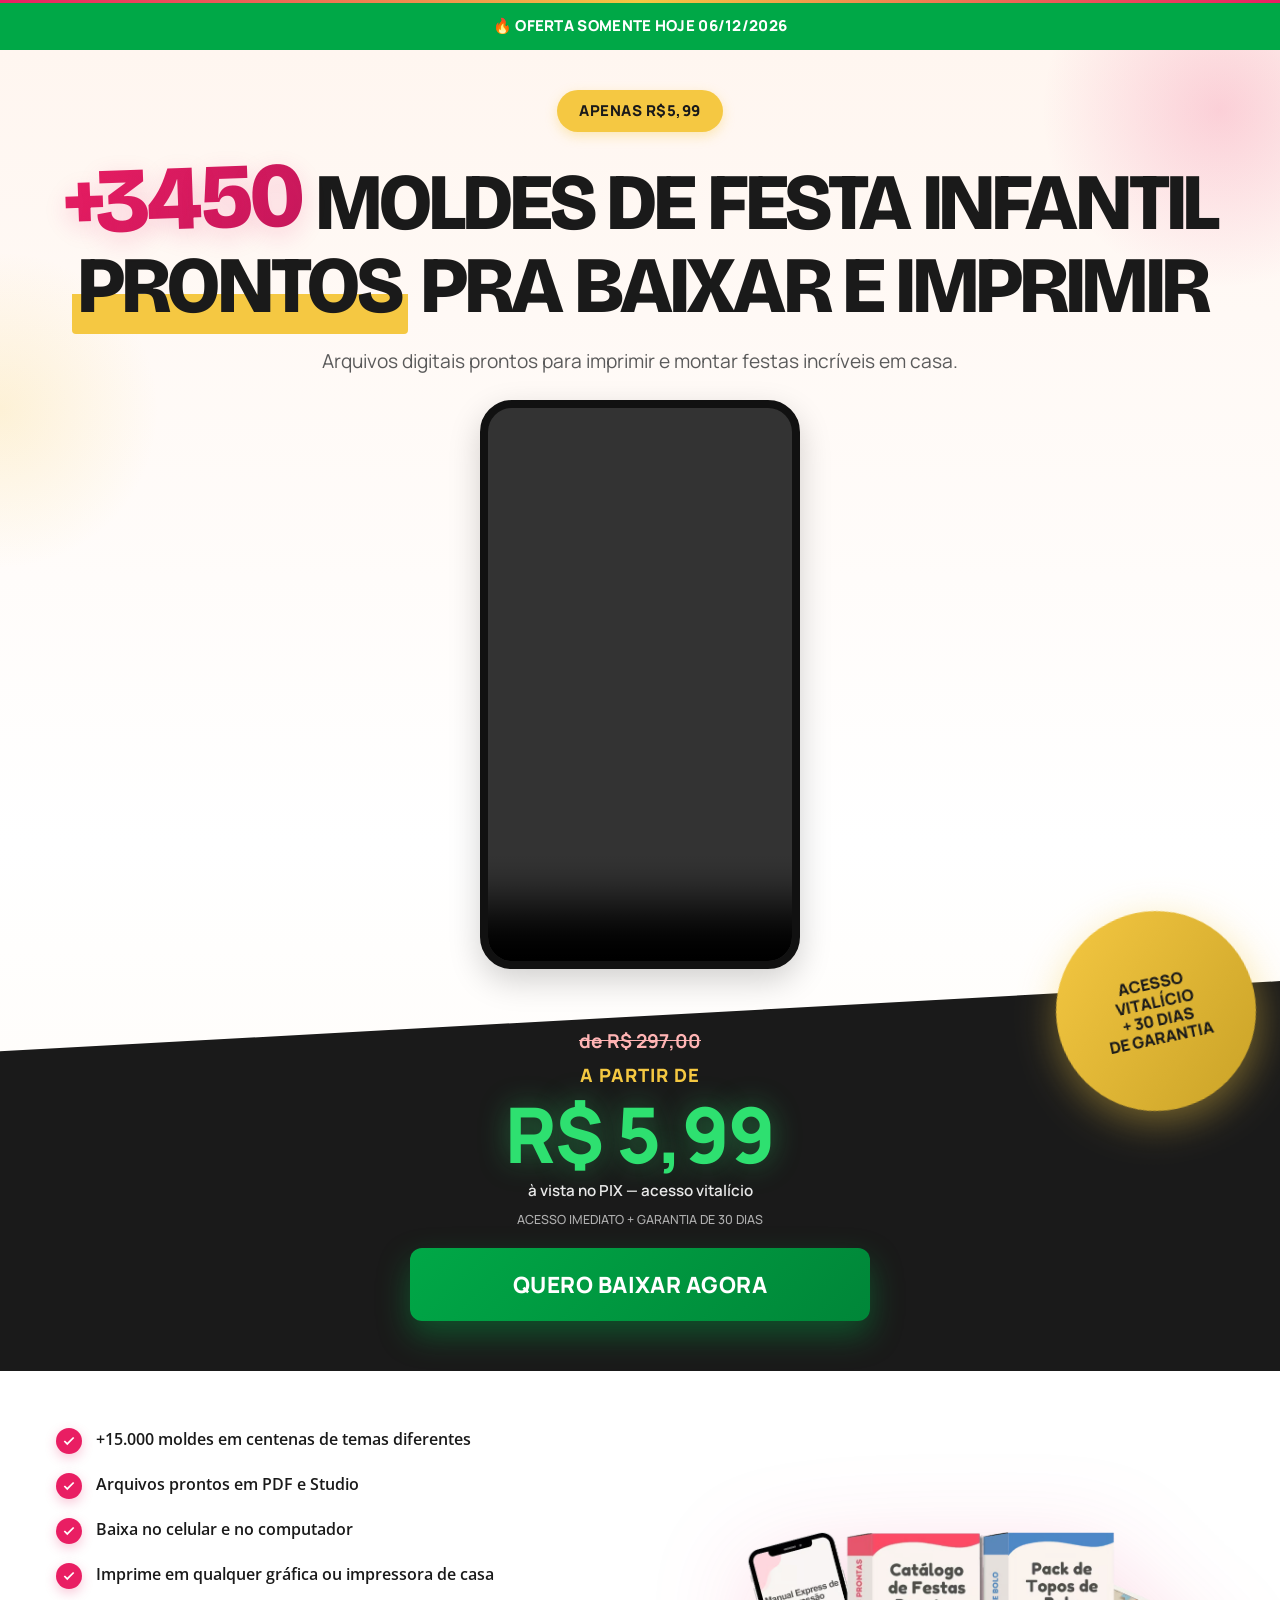
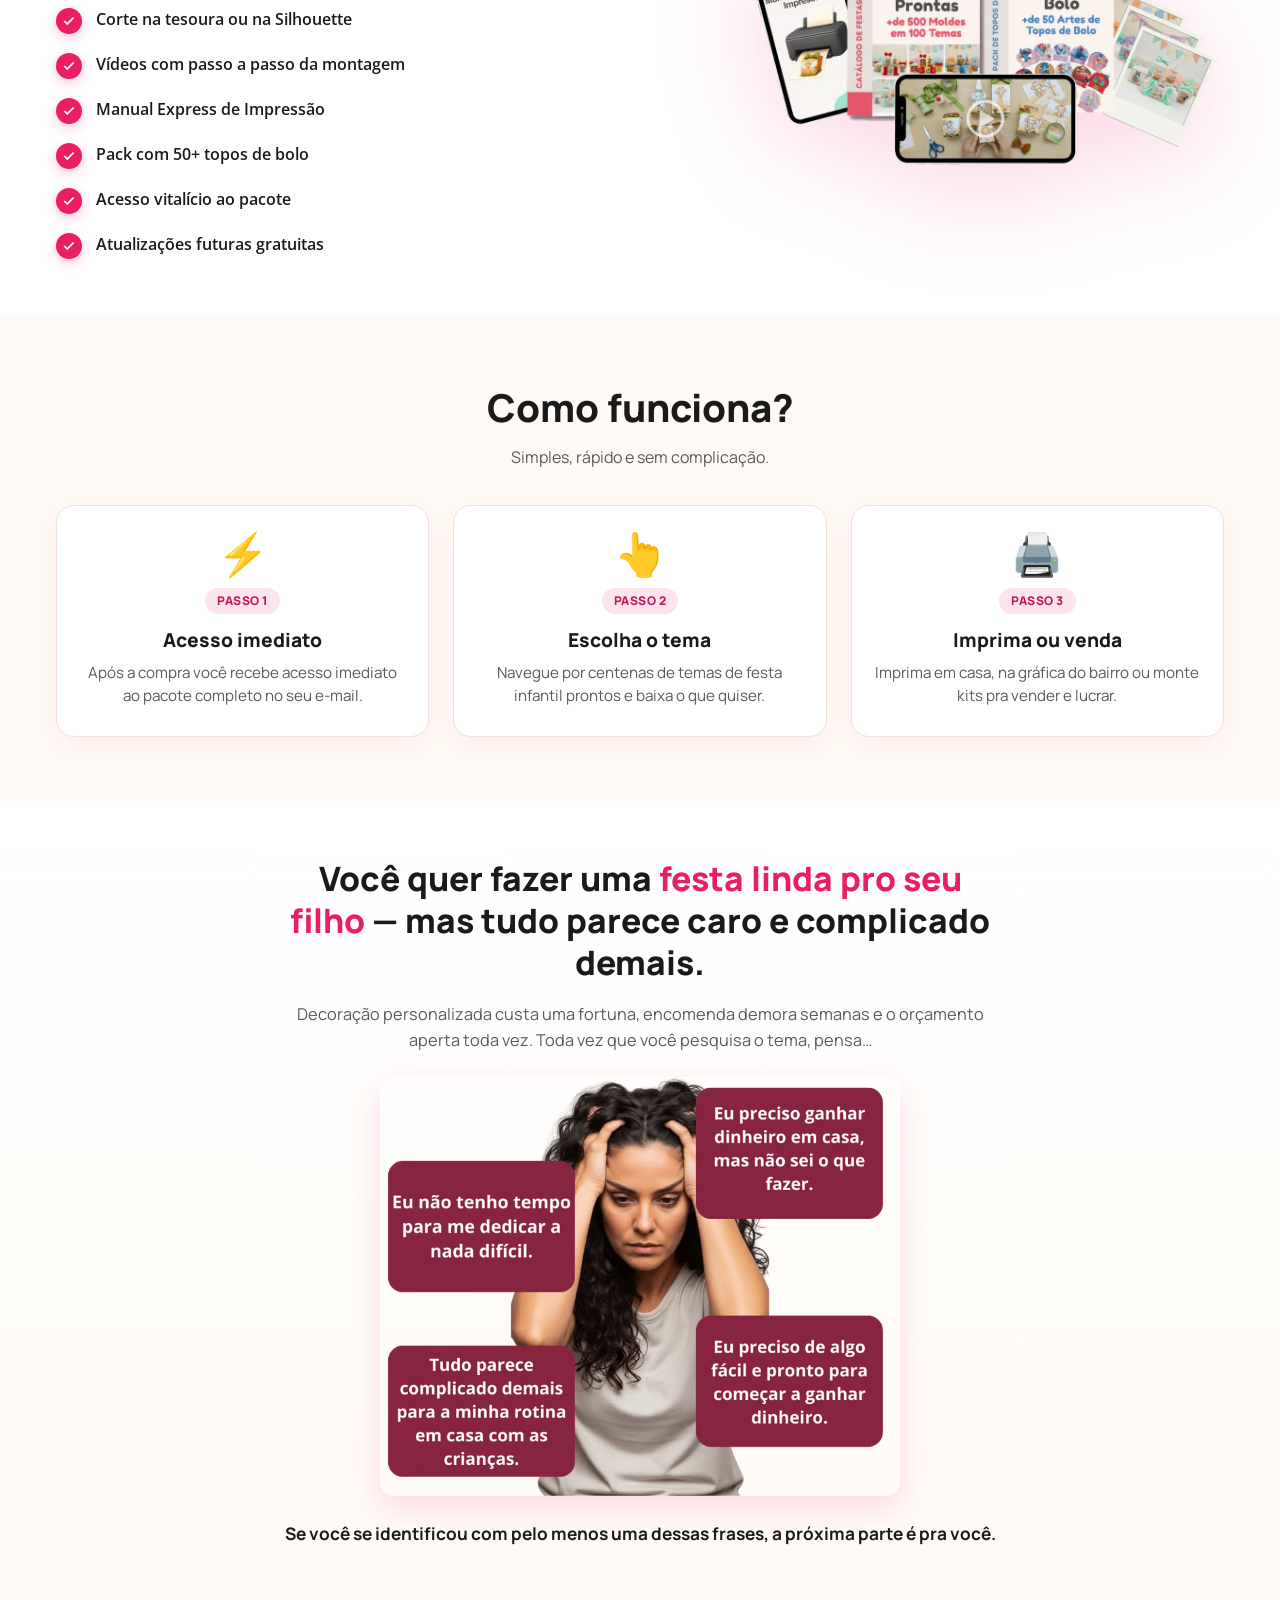
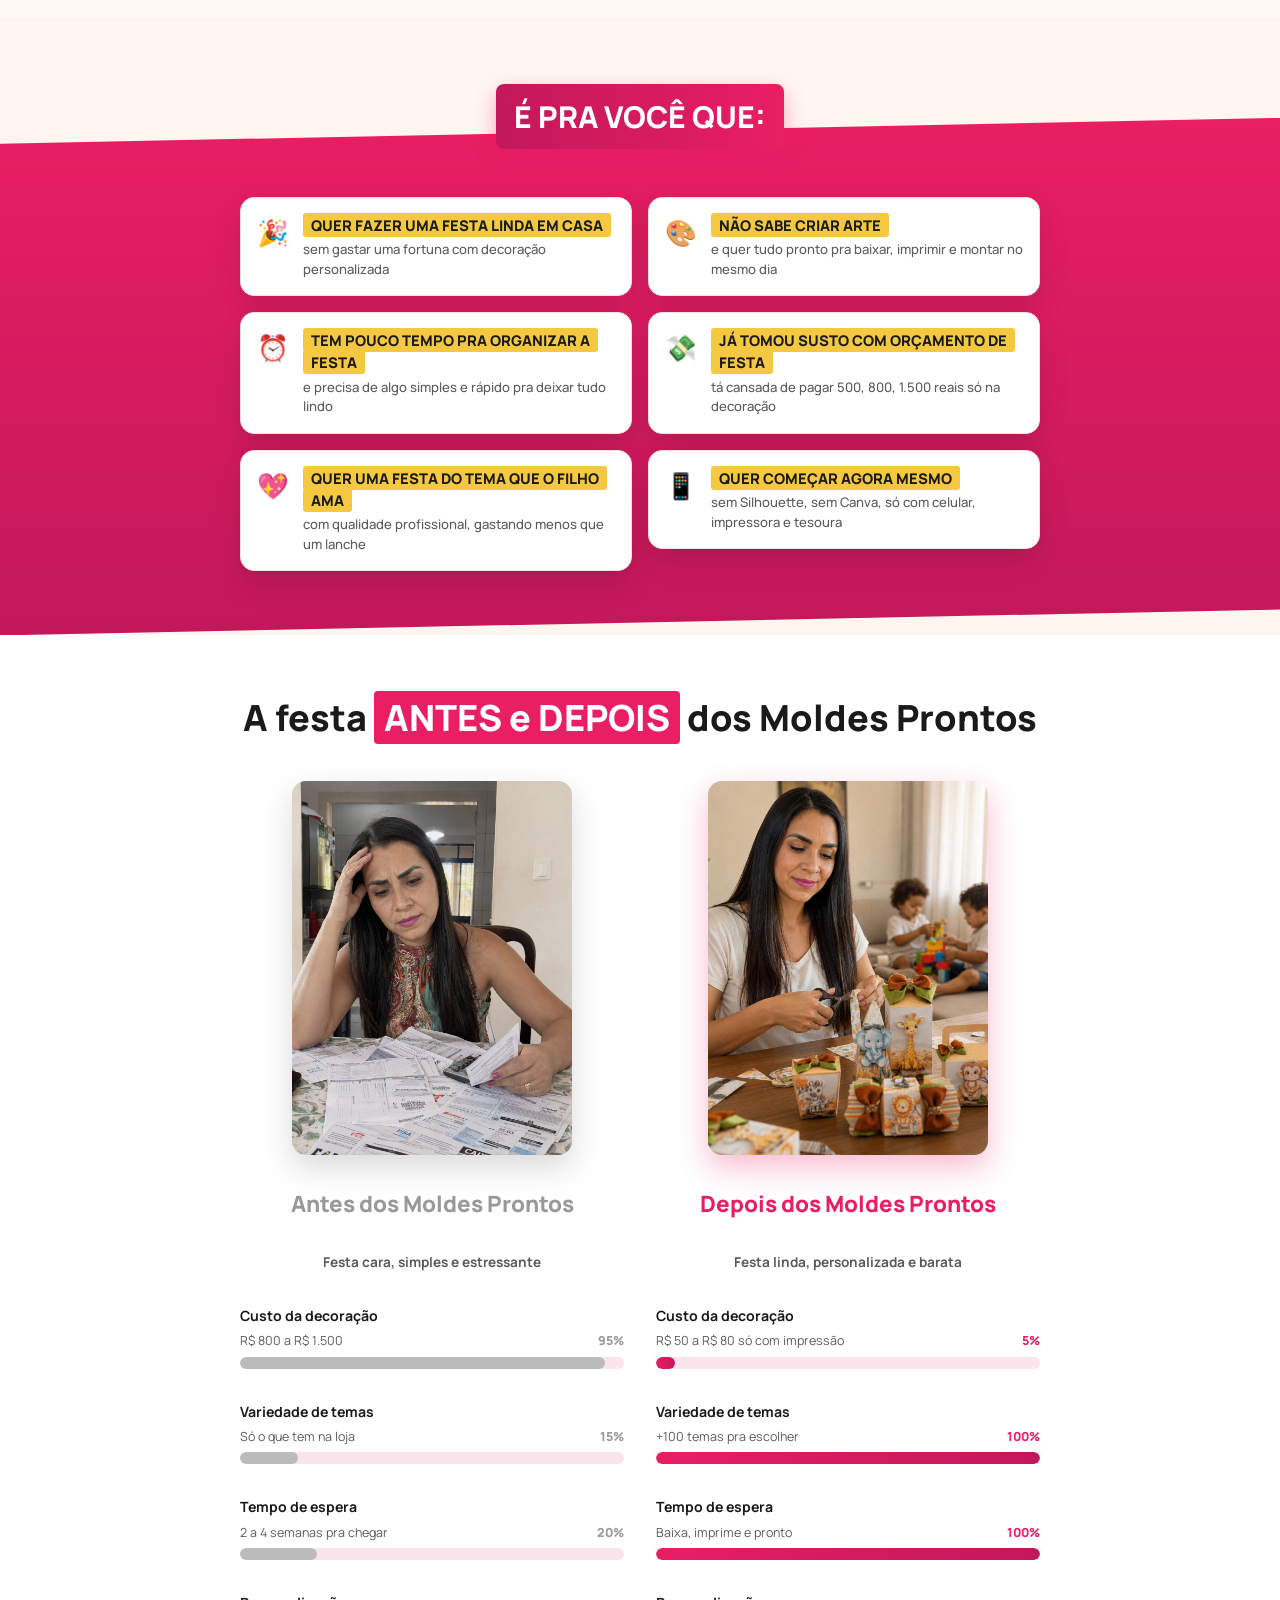
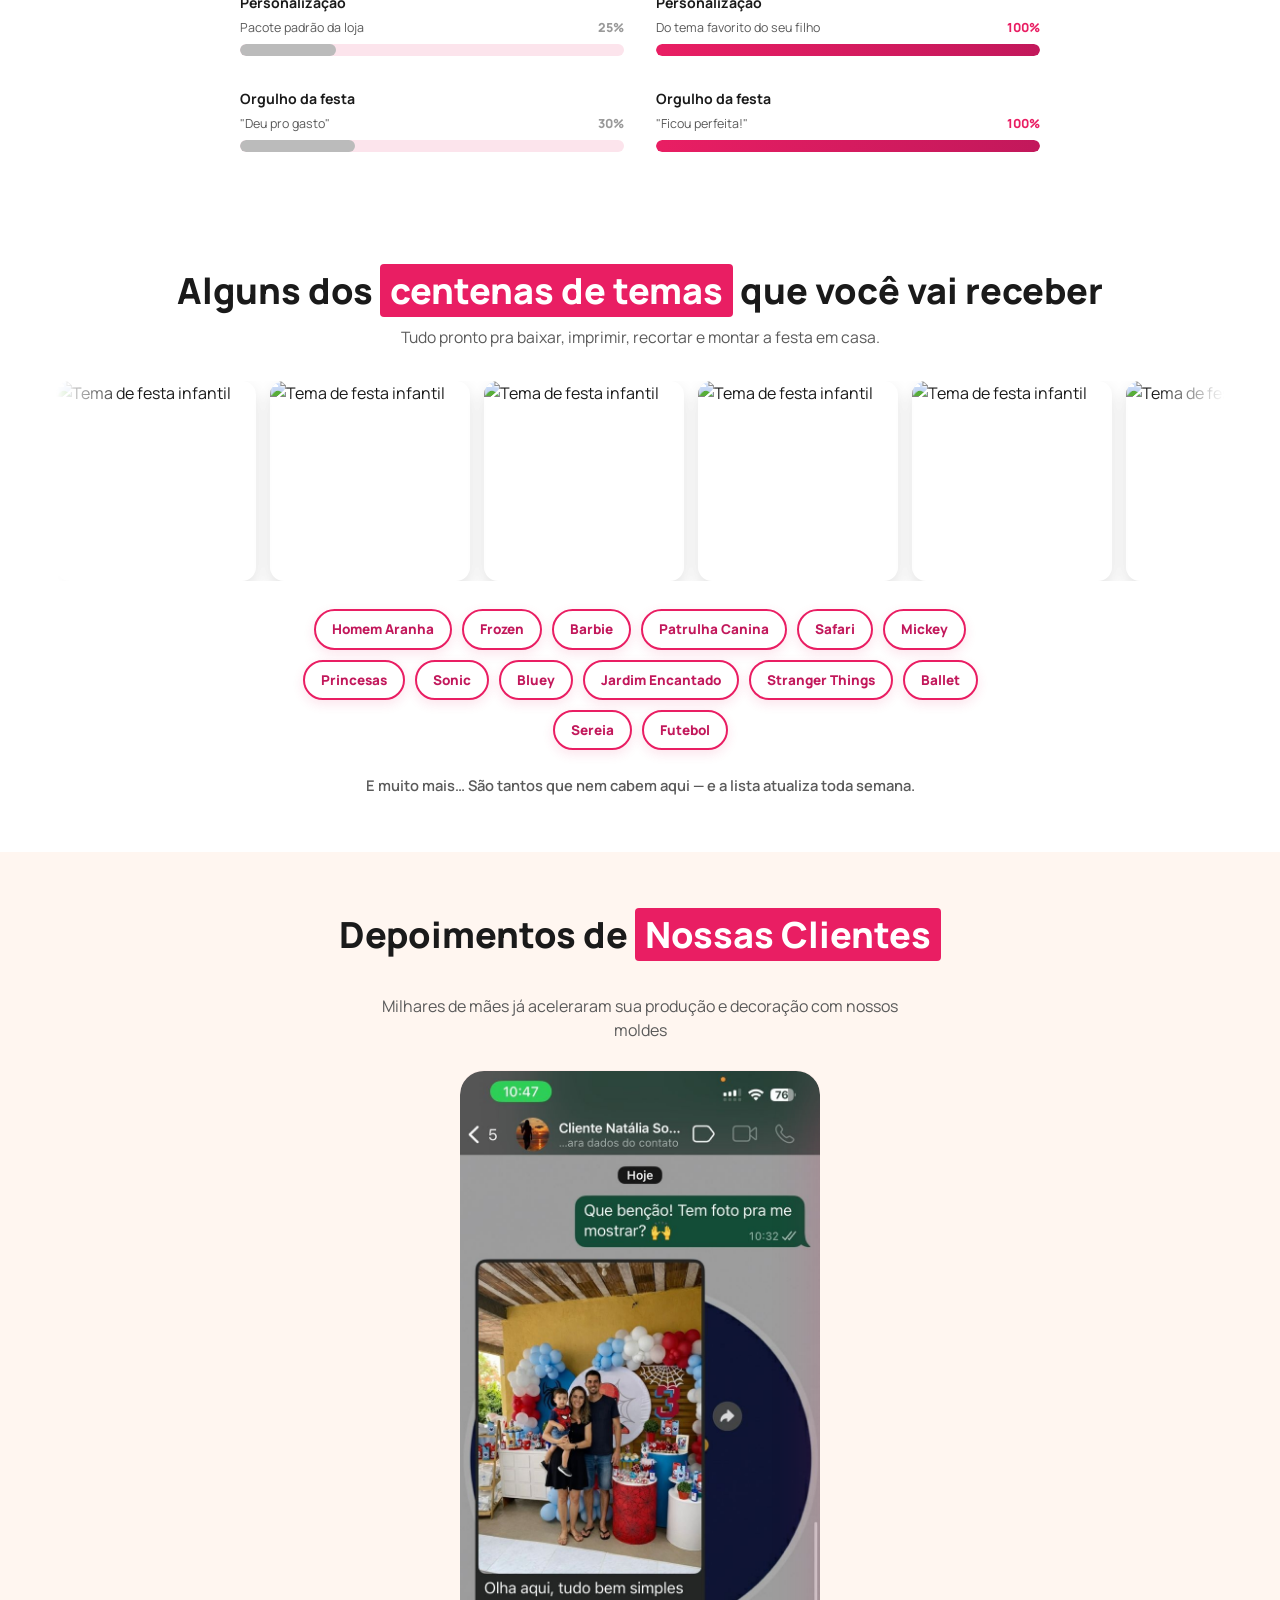
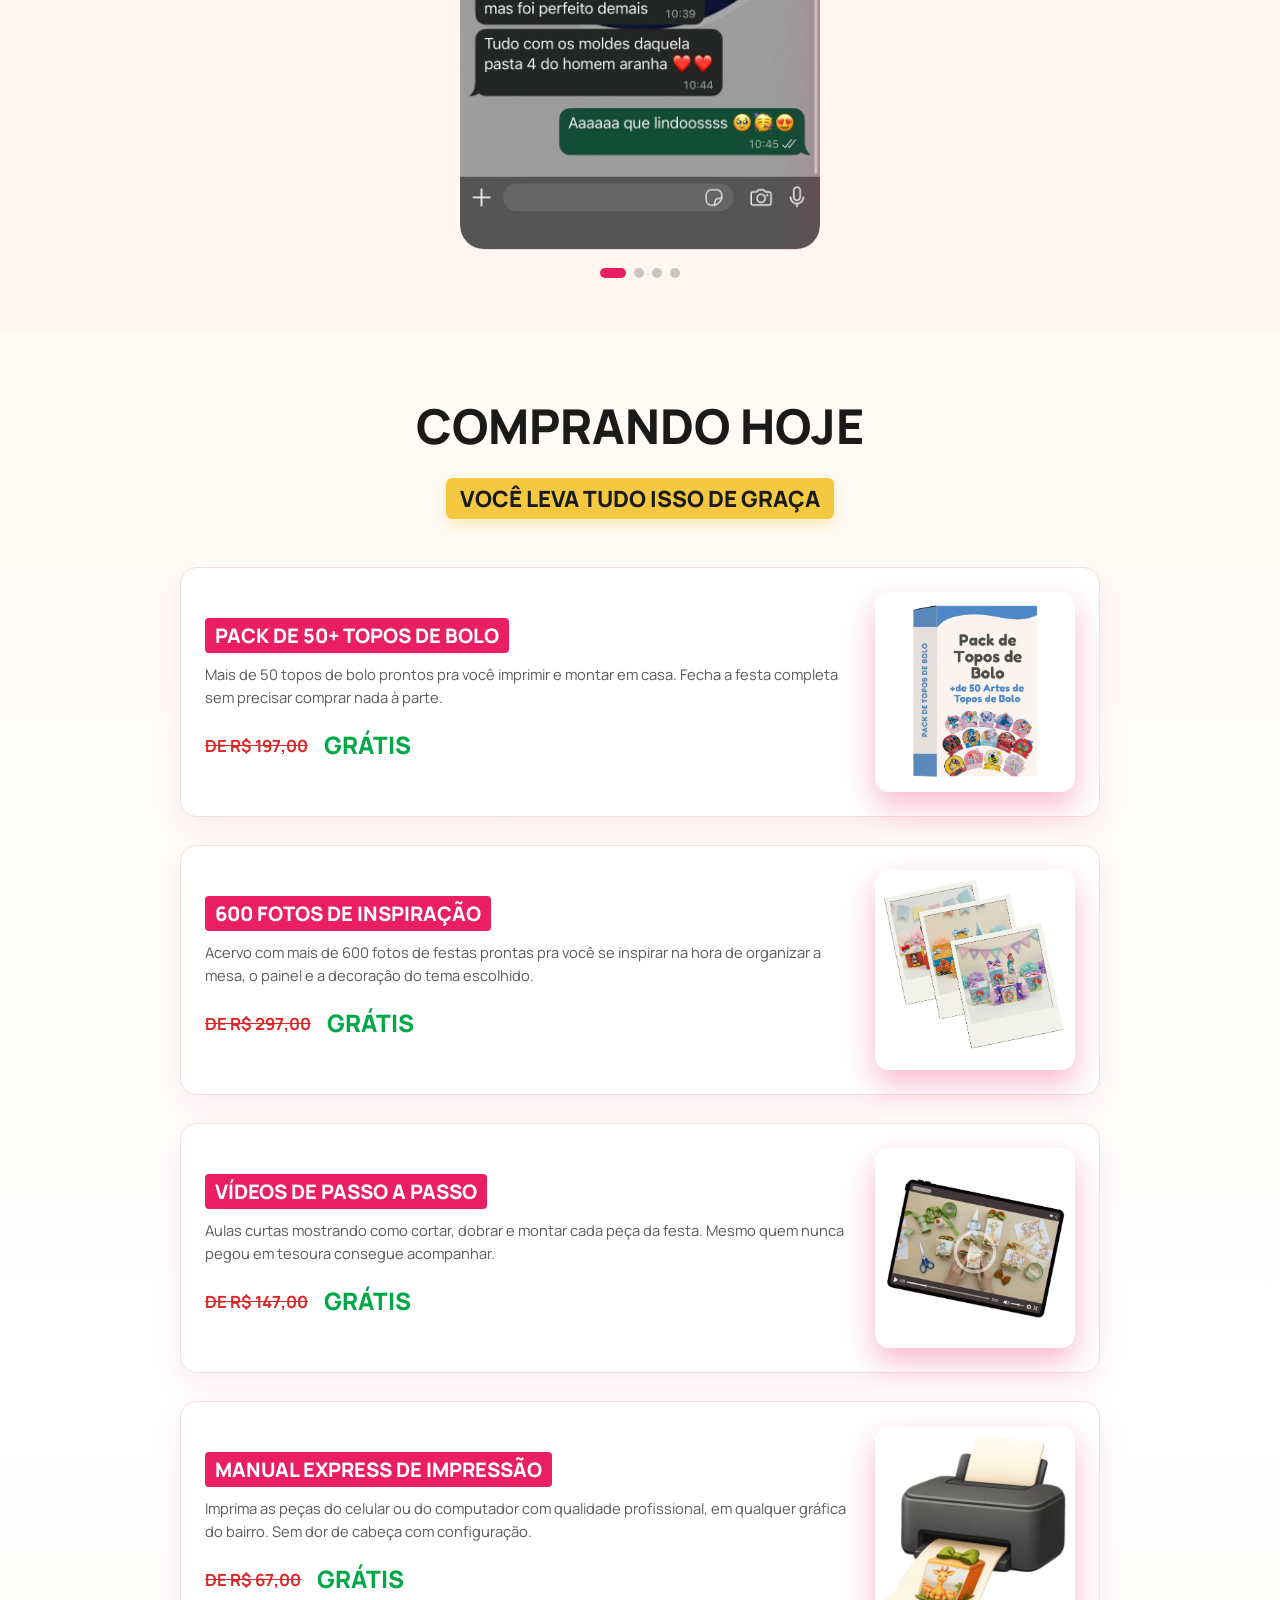
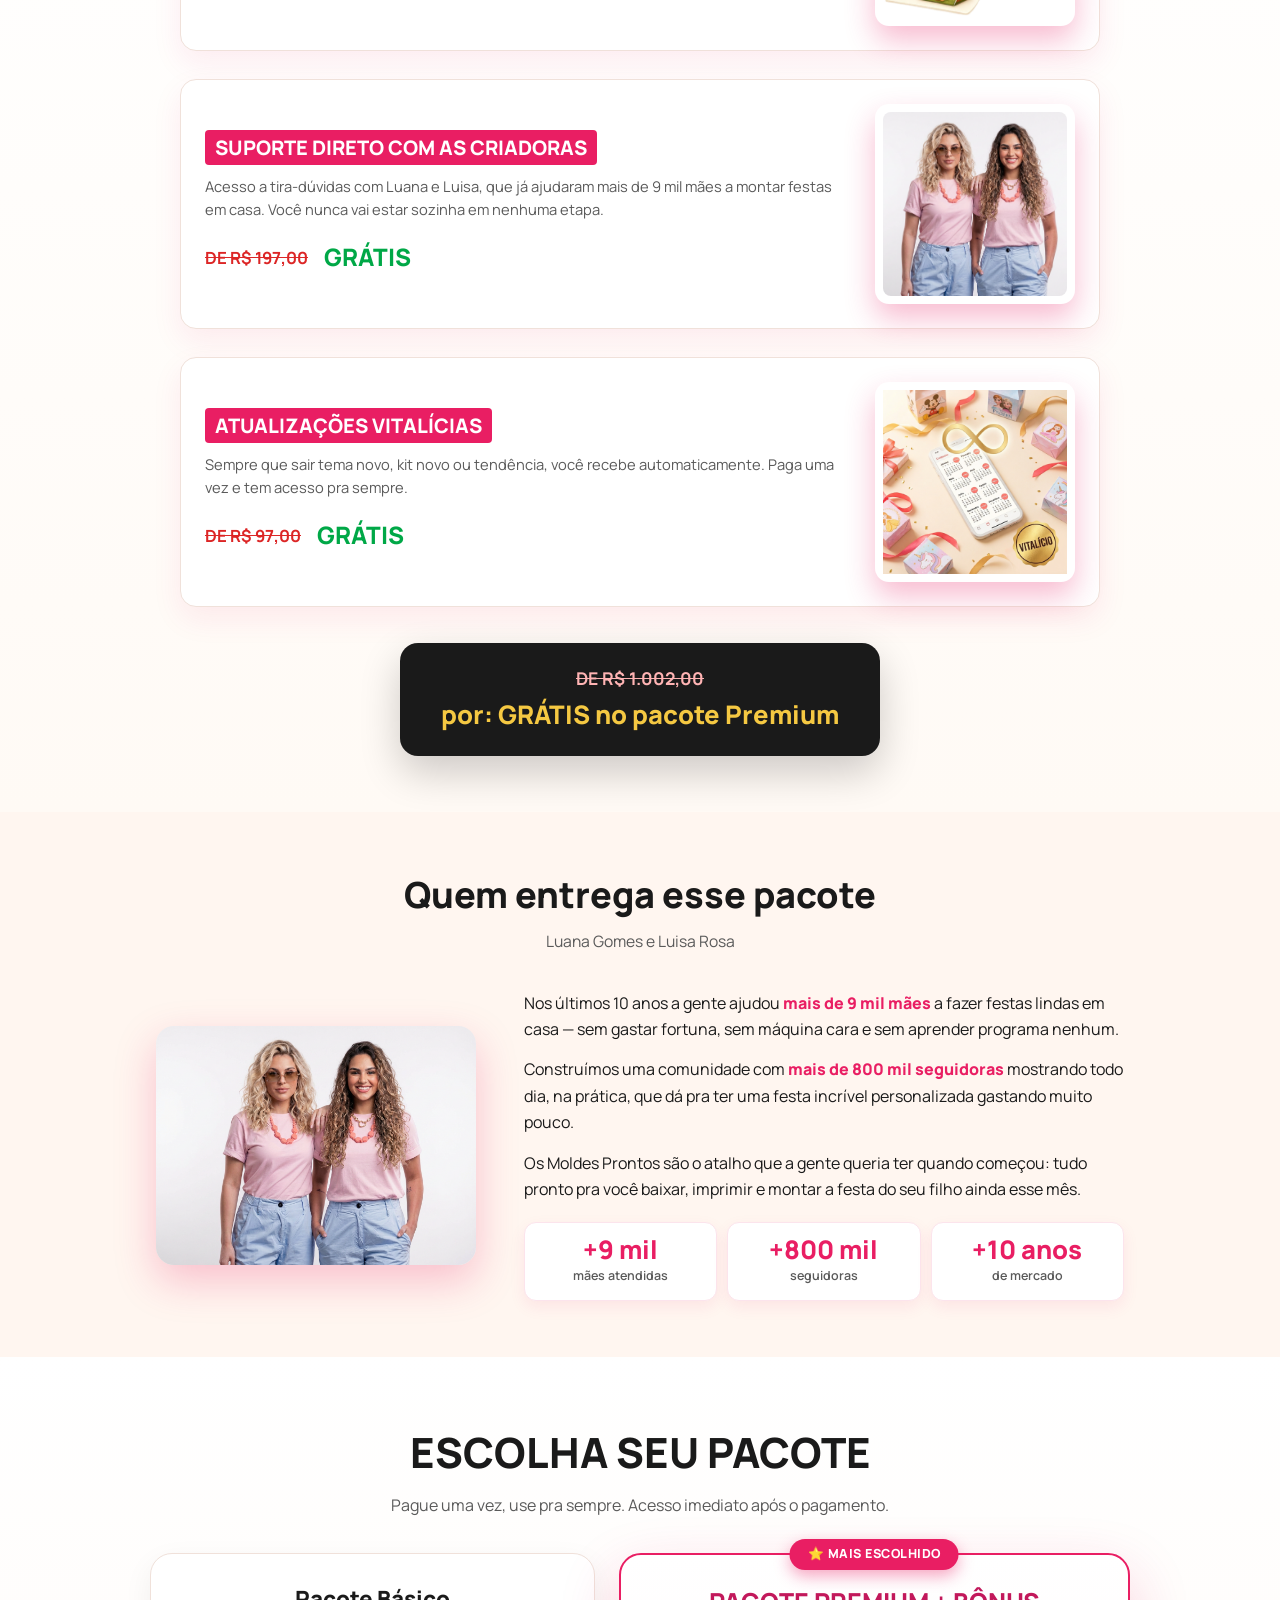
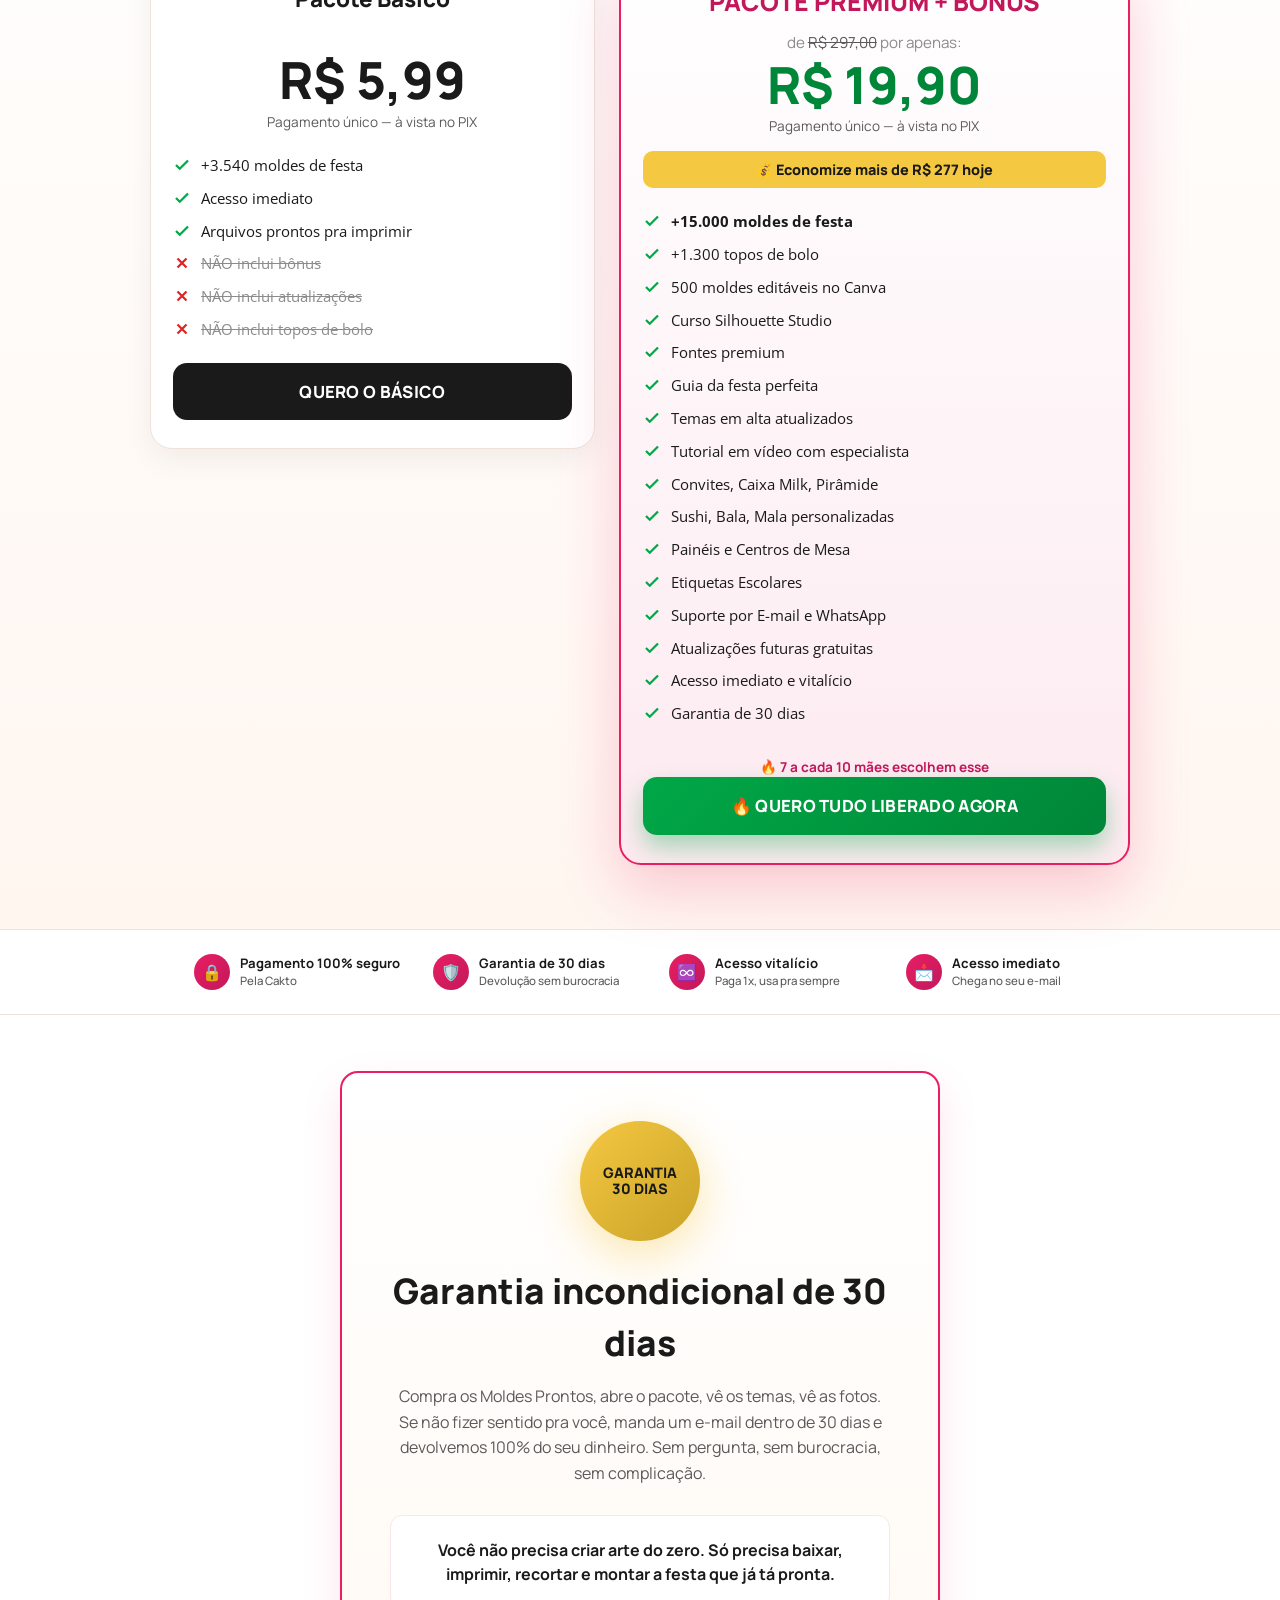
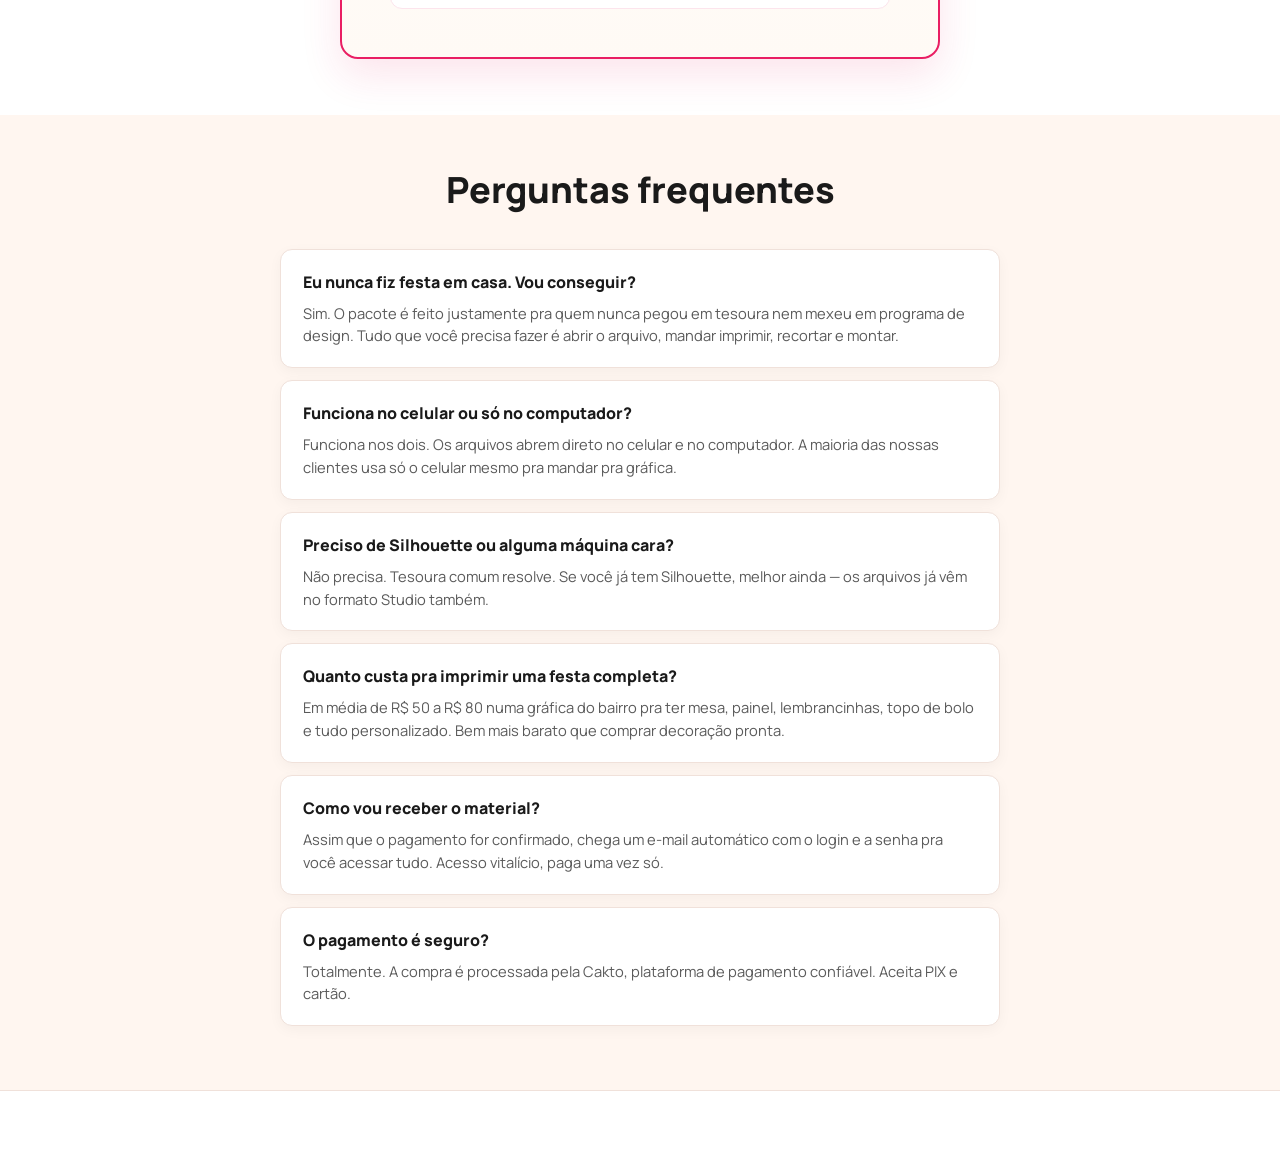
==== commit ad786328: "das" ====
--- a/index.html
+++ b/index.html
@@ -1900,6 +1900,103 @@
         }
         .bonus-value-stamp .from { color: #FFB4B4; text-decoration: line-through; font-weight: 700; font-size: 1.1rem; }
         .bonus-value-stamp .to { color: var(--gold); font-size: 1.6rem; font-weight: 900; margin-top: 4px; }
+
+        /* ===== UPSELL MODAL ===== */
+        body.modal-open { overflow: hidden; }
+        .upsell-modal-backdrop {
+            position: fixed; inset: 0; background: rgba(0,0,0,0.72);
+            z-index: 9999; display: none; align-items: center; justify-content: center;
+            padding: 16px; backdrop-filter: blur(4px);
+            animation: modalFadeIn .25s ease;
+        }
+        .upsell-modal-backdrop.open { display: flex; }
+        @keyframes modalFadeIn { from { opacity: 0; } to { opacity: 1; } }
+        @keyframes modalSlideIn {
+            from { opacity: 0; transform: translateY(24px) scale(0.96); }
+            to { opacity: 1; transform: translateY(0) scale(1); }
+        }
+        .upsell-modal {
+            background: #fff; border-radius: 22px; max-width: 520px; width: 100%;
+            max-height: 92vh; overflow-y: auto; position: relative;
+            box-shadow: 0 30px 80px rgba(0,0,0,0.5);
+            animation: modalSlideIn .35s cubic-bezier(.2,.9,.3,1.2);
+        }
+        .upsell-modal__close {
+            position: absolute; top: 12px; right: 12px; width: 38px; height: 38px;
+            border: none; border-radius: 50%; background: rgba(255,255,255,0.92); color: var(--ink);
+            cursor: pointer; font-size: 22px; line-height: 1;
+            display: flex; align-items: center; justify-content: center;
+            transition: background .2s, transform .2s; z-index: 2;
+        }
+        .upsell-modal__close:hover { background: #fff; transform: scale(1.05); }
+        .upsell-modal__head {
+            background: linear-gradient(135deg, #FF4757 0%, #E91E63 100%); color: #fff;
+            padding: 28px 22px 24px; text-align: center; border-radius: 22px 22px 0 0;
+        }
+        .upsell-modal__alert {
+            display: inline-block; background: var(--gold); color: var(--ink);
+            font-weight: 900; font-size: 0.78rem; padding: 6px 14px; border-radius: 999px;
+            letter-spacing: 0.6px; margin-bottom: 12px; text-transform: uppercase;
+        }
+        .upsell-modal__head h3 {
+            font-family: 'Bricolage Grotesque', sans-serif;
+            font-size: 1.55rem; line-height: 1.15; margin: 0;
+        }
+        .upsell-modal__head p {
+            font-family: 'Open Sans', sans-serif; font-size: 0.95rem;
+            margin-top: 10px; opacity: 0.97;
+        }
+        .upsell-modal__body { padding: 22px; }
+        .upsell-modal__price-box {
+            background: var(--bg-soft); border: 2px dashed var(--brand);
+            border-radius: 16px; padding: 16px; text-align: center; margin-bottom: 20px;
+        }
+        .upsell-modal__price-old { color: var(--ink-soft); font-weight: 600; font-size: 0.95rem; }
+        .upsell-modal__price-old s { color: var(--red); }
+        .upsell-modal__price-new {
+            color: var(--green-dark); font-weight: 900; font-size: 2.2rem;
+            font-family: 'Bricolage Grotesque', sans-serif; line-height: 1.1; margin-top: 4px;
+        }
+        .upsell-modal__price-tag { color: var(--ink-soft); font-size: 0.82rem; margin-top: 4px; }
+        .upsell-modal__bonus-title {
+            font-weight: 900; font-size: 1.02rem; color: var(--ink); margin-bottom: 12px;
+        }
+        .upsell-modal__list {
+            list-style: none; padding: 0; margin: 0 0 20px;
+            display: grid; gap: 9px;
+        }
+        .upsell-modal__list li {
+            display: flex; gap: 8px; align-items: flex-start;
+            font-family: 'Open Sans', sans-serif; font-size: 0.92rem; color: var(--ink); line-height: 1.4;
+        }
+        .upsell-modal__list li::before {
+            content: "✓"; color: var(--green); font-weight: 900; flex-shrink: 0;
+        }
+        .upsell-modal__cta {
+            display: block; text-align: center; text-decoration: none; padding: 16px 18px;
+            border-radius: 14px; font-weight: 900; font-size: 1.05rem; letter-spacing: 0.3px;
+            background: linear-gradient(135deg, var(--green) 0%, var(--green-dark) 100%);
+            color: #fff; box-shadow: 0 12px 24px rgba(0,168,71,0.35);
+            animation: pulseCta 2s infinite;
+        }
+        .upsell-modal__cta:hover { transform: translateY(-2px); }
+        .upsell-modal__skip {
+            display: block; width: 100%; text-align: center; margin-top: 14px;
+            background: none; border: none; cursor: pointer;
+            color: var(--muted); text-decoration: underline; font-size: 0.88rem;
+            font-family: 'Open Sans', sans-serif; padding: 8px;
+        }
+        .upsell-modal__skip:hover { color: var(--ink-soft); }
+        .upsell-modal__guarantee {
+            text-align: center; font-size: 0.82rem; color: var(--ink-soft);
+            margin-top: 12px; font-family: 'Open Sans', sans-serif;
+        }
+        @media (max-width: 480px) {
+            .upsell-modal__head { padding: 24px 18px 20px; }
+            .upsell-modal__head h3 { font-size: 1.3rem; }
+            .upsell-modal__price-new { font-size: 1.9rem; }
+            .upsell-modal__body { padding: 18px; }
+        }
     </style>
 
     <script>
@@ -1936,7 +2033,7 @@
                     <div style="display:inline-block;background:var(--gold);color:var(--ink);font-weight:800;padding:10px 22px;border-radius:999px;font-size:15px;letter-spacing:0.5px;margin-bottom:20px;box-shadow:0 4px 12px rgba(245,200,66,0.35)">
                         APENAS R$5,99
                     </div>
-                    <h1><span class="num">+15.000</span> MOLDES DE FESTA INFANTIL <span style="background:linear-gradient(180deg,transparent 58%,var(--gold) 58%);padding:0 6px;border-radius:4px;">PRONTOS</span> PRA BAIXAR E IMPRIMIR</h1>
+                    <h1><span class="num">+3450</span> MOLDES DE FESTA INFANTIL <span style="background:linear-gradient(180deg,transparent 58%,var(--gold) 58%);padding:0 6px;border-radius:4px;">PRONTOS</span> PRA BAIXAR E IMPRIMIR</h1>
                     <p class="subtitle" style="color:var(--ink-soft);margin-top:16px">Arquivos digitais prontos para imprimir e montar festas incríveis em casa.</p>
                 </div>
             </div>
@@ -2584,7 +2681,7 @@
                             <li class="off"><svg class="ico-x" viewBox="0 0 24 24" fill="none" stroke="currentColor" stroke-width="3"><path d="M18 6L6 18M6 6l12 12"/></svg>NÃO inclui atualizações</li>
                             <li class="off"><svg class="ico-x" viewBox="0 0 24 24" fill="none" stroke="currentColor" stroke-width="3"><path d="M18 6L6 18M6 6l12 12"/></svg>NÃO inclui topos de bolo</li>
                         </ul>
-                        <a href="https://pay.cakto.com.br/et8p6j6" class="pkg-cta basic">QUERO O BÁSICO</a>
+                        <a href="https://pay.cakto.com.br/etmvktn" class="pkg-cta basic">QUERO O BÁSICO</a>
                     </div>
                 </div>
 
@@ -2792,8 +2889,82 @@
                 }, { threshold: 0.2 });
                 baObserver.observe(baSection);
             }
+
+            // ===== UPSELL MODAL =====
+            var upsellModal = document.getElementById('upsellModal');
+            var basicCta = document.querySelector('.pkg-cta.basic');
+            if (upsellModal && basicCta) {
+                var closeBtn = document.getElementById('upsellModalClose');
+                var skipBtn = document.getElementById('upsellModalSkip');
+                var basicHref = basicCta.getAttribute('href');
+
+                function openUpsell(e) {
+                    if (e) e.preventDefault();
+                    upsellModal.classList.add('open');
+                    document.body.classList.add('modal-open');
+                }
+                function closeUpsell() {
+                    upsellModal.classList.remove('open');
+                    document.body.classList.remove('modal-open');
+                }
+                function goBasic() {
+                    closeUpsell();
+                    window.location.href = basicHref;
+                }
+
+                basicCta.addEventListener('click', openUpsell);
+                closeBtn.addEventListener('click', closeUpsell);
+                skipBtn.addEventListener('click', goBasic);
+                upsellModal.addEventListener('click', function (e) {
+                    if (e.target === upsellModal) closeUpsell();
+                });
+                document.addEventListener('keydown', function (e) {
+                    if (e.key === 'Escape' && upsellModal.classList.contains('open')) closeUpsell();
+                });
+            }
         });
     </script>
+
+    <!-- UPSELL MODAL -->
+    <div class="upsell-modal-backdrop" id="upsellModal" role="dialog" aria-modal="true" aria-labelledby="upsellModalTitle">
+        <div class="upsell-modal">
+            <button type="button" class="upsell-modal__close" id="upsellModalClose" aria-label="Fechar">×</button>
+            <div class="upsell-modal__head">
+                <span class="upsell-modal__alert">⚡ Oferta exclusiva — só agora</span>
+                <h3 id="upsellModalTitle">ESPERA! Antes de finalizar 🎁</h3>
+                <p>Libere o <strong>PACOTE PREMIUM COMPLETO</strong> com um desconto especial só pra você 👇</p>
+            </div>
+            <div class="upsell-modal__body">
+                <div class="upsell-modal__price-box">
+                    <div class="upsell-modal__price-old">Pacote Premium <s>R$ 19,90</s></div>
+                    <div class="upsell-modal__price-new">R$ 15,90</div>
+                    <div class="upsell-modal__price-tag">Pagamento único — à vista no PIX</div>
+                </div>
+                <div class="upsell-modal__bonus-title">🎁 Tudo que você leva no Premium:</div>
+                <ul class="upsell-modal__list">
+                    <li><strong>+15.000 moldes de festa</strong> (mais de 4x o básico)</li>
+                    <li>+1.300 topos de bolo</li>
+                    <li>500 moldes editáveis no Canva</li>
+                    <li>Curso Silhouette Studio</li>
+                    <li>Fontes premium</li>
+                    <li>Guia da festa perfeita</li>
+                    <li>Temas em alta atualizados</li>
+                    <li>Tutorial em vídeo com especialista</li>
+                    <li>Convites, Caixa Milk, Pirâmide</li>
+                    <li>Sushi, Bala, Mala personalizadas</li>
+                    <li>Painéis e Centros de Mesa</li>
+                    <li>Etiquetas Escolares</li>
+                    <li>Suporte por E-mail e WhatsApp</li>
+                    <li>Atualizações futuras gratuitas</li>
+                    <li>Acesso imediato e vitalício</li>
+                    <li>Garantia de 30 dias</li>
+                </ul>
+                <a href="https://pay.cakto.com.br/5y9d4j8" class="upsell-modal__cta">🔥 SIM, QUERO O PREMIUM POR R$ 15,90</a>
+                <button type="button" class="upsell-modal__skip" id="upsellModalSkip">Não, prefiro continuar com o básico de R$ 5,99</button>
+                <p class="upsell-modal__guarantee">🔒 Compra 100% segura • 30 dias de garantia</p>
+            </div>
+        </div>
+    </div>
 </body>
 
 </html>
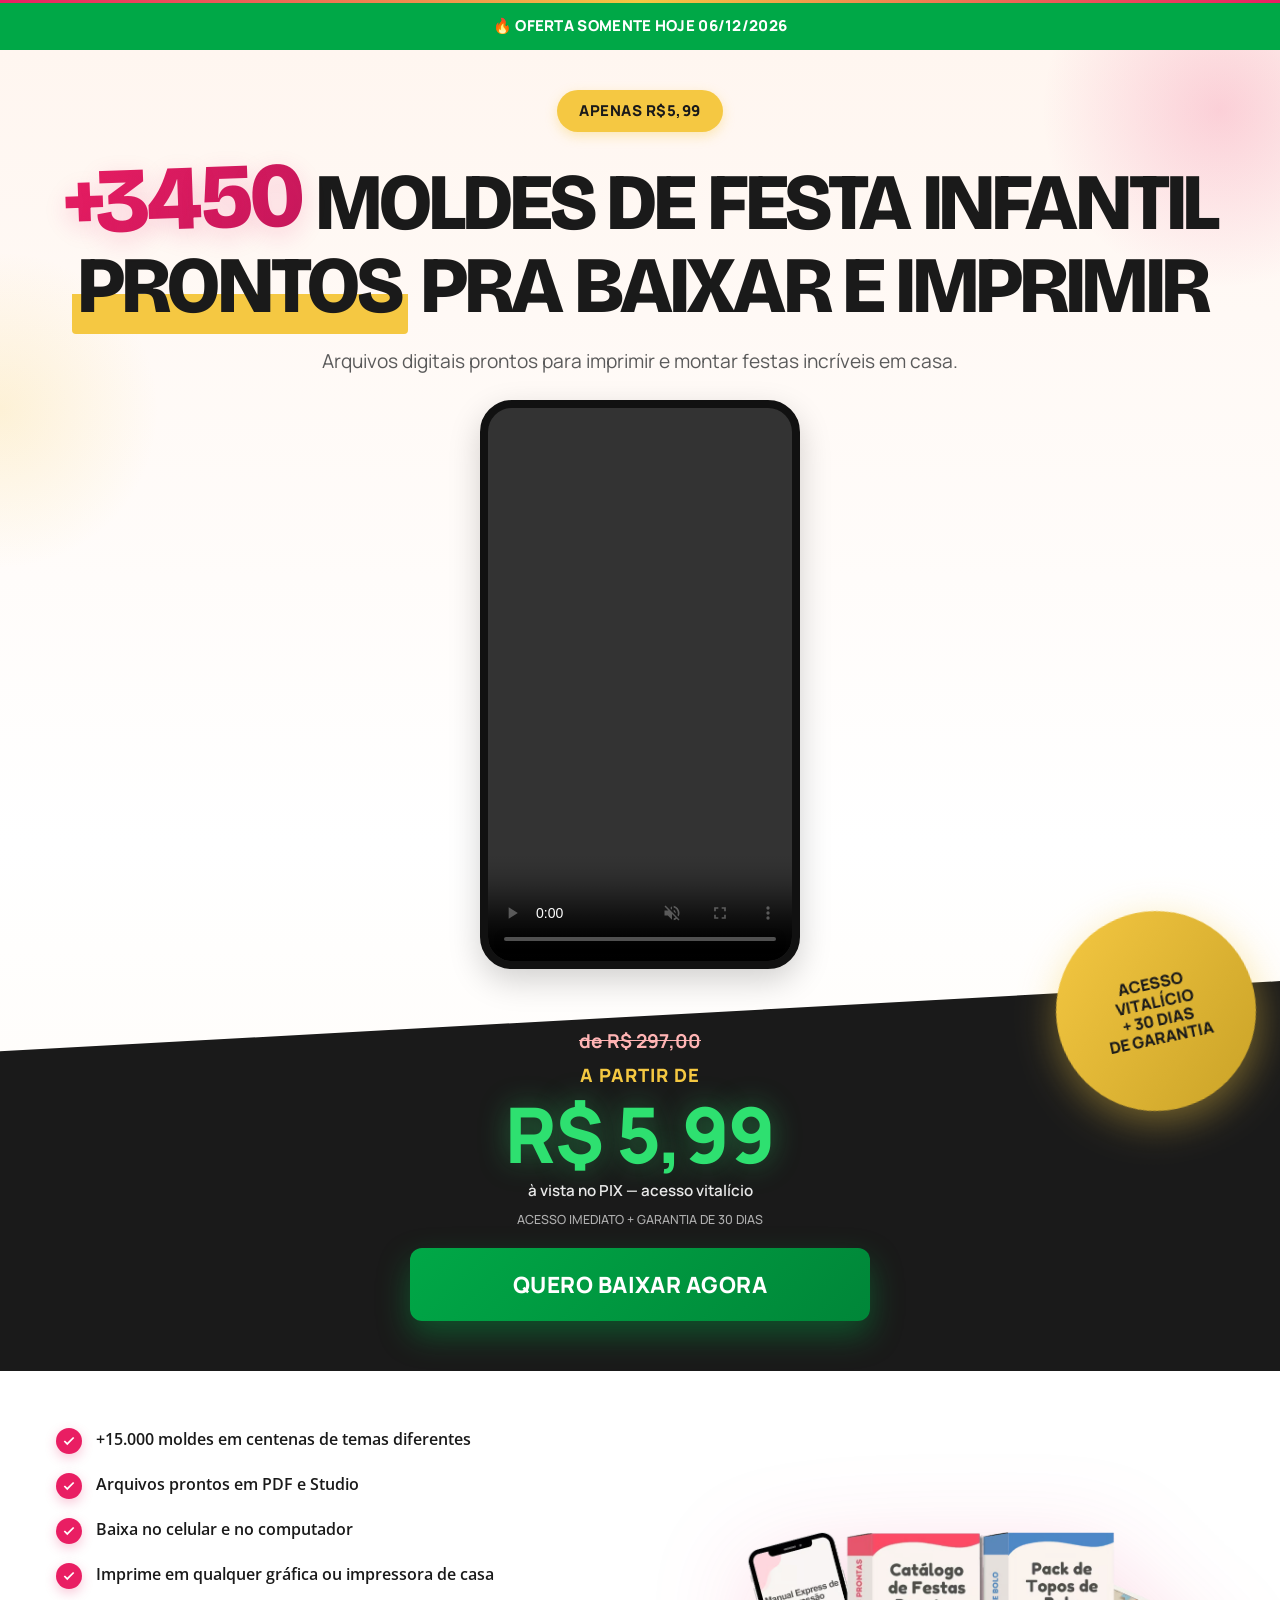
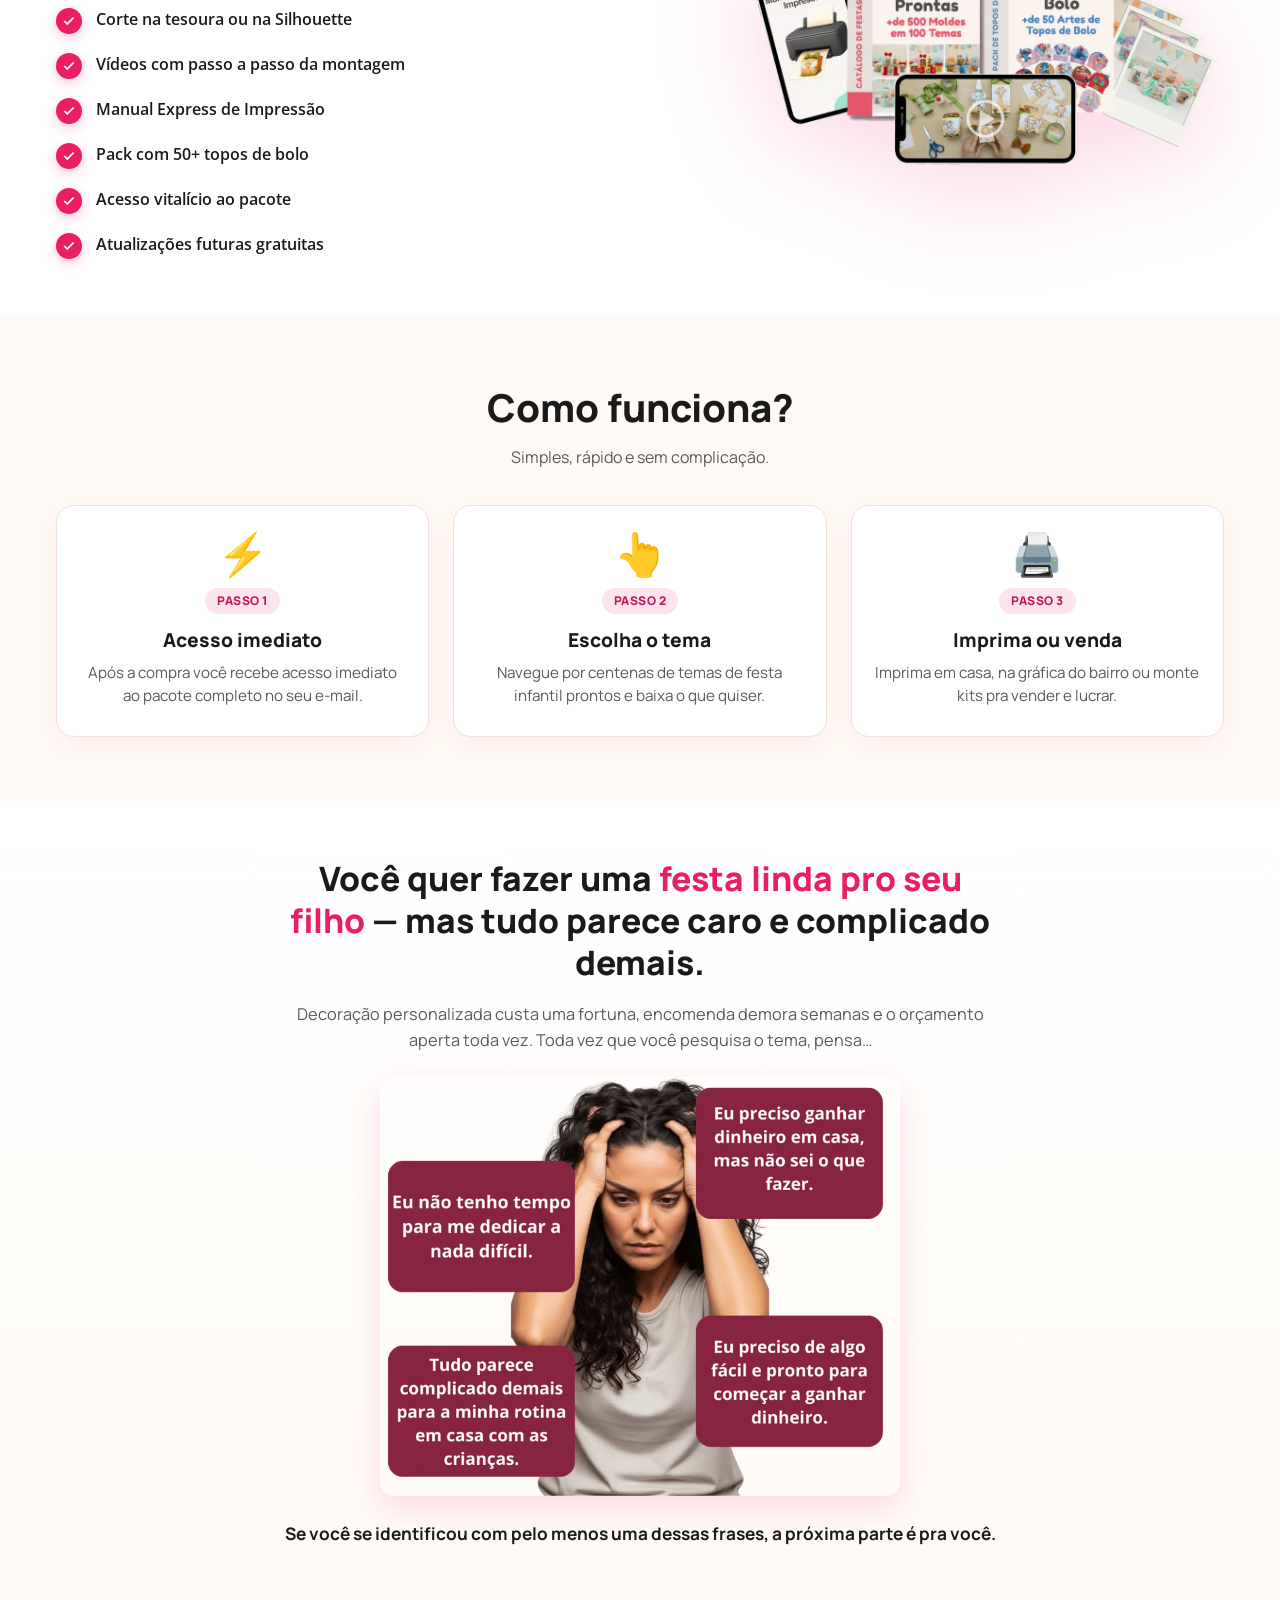
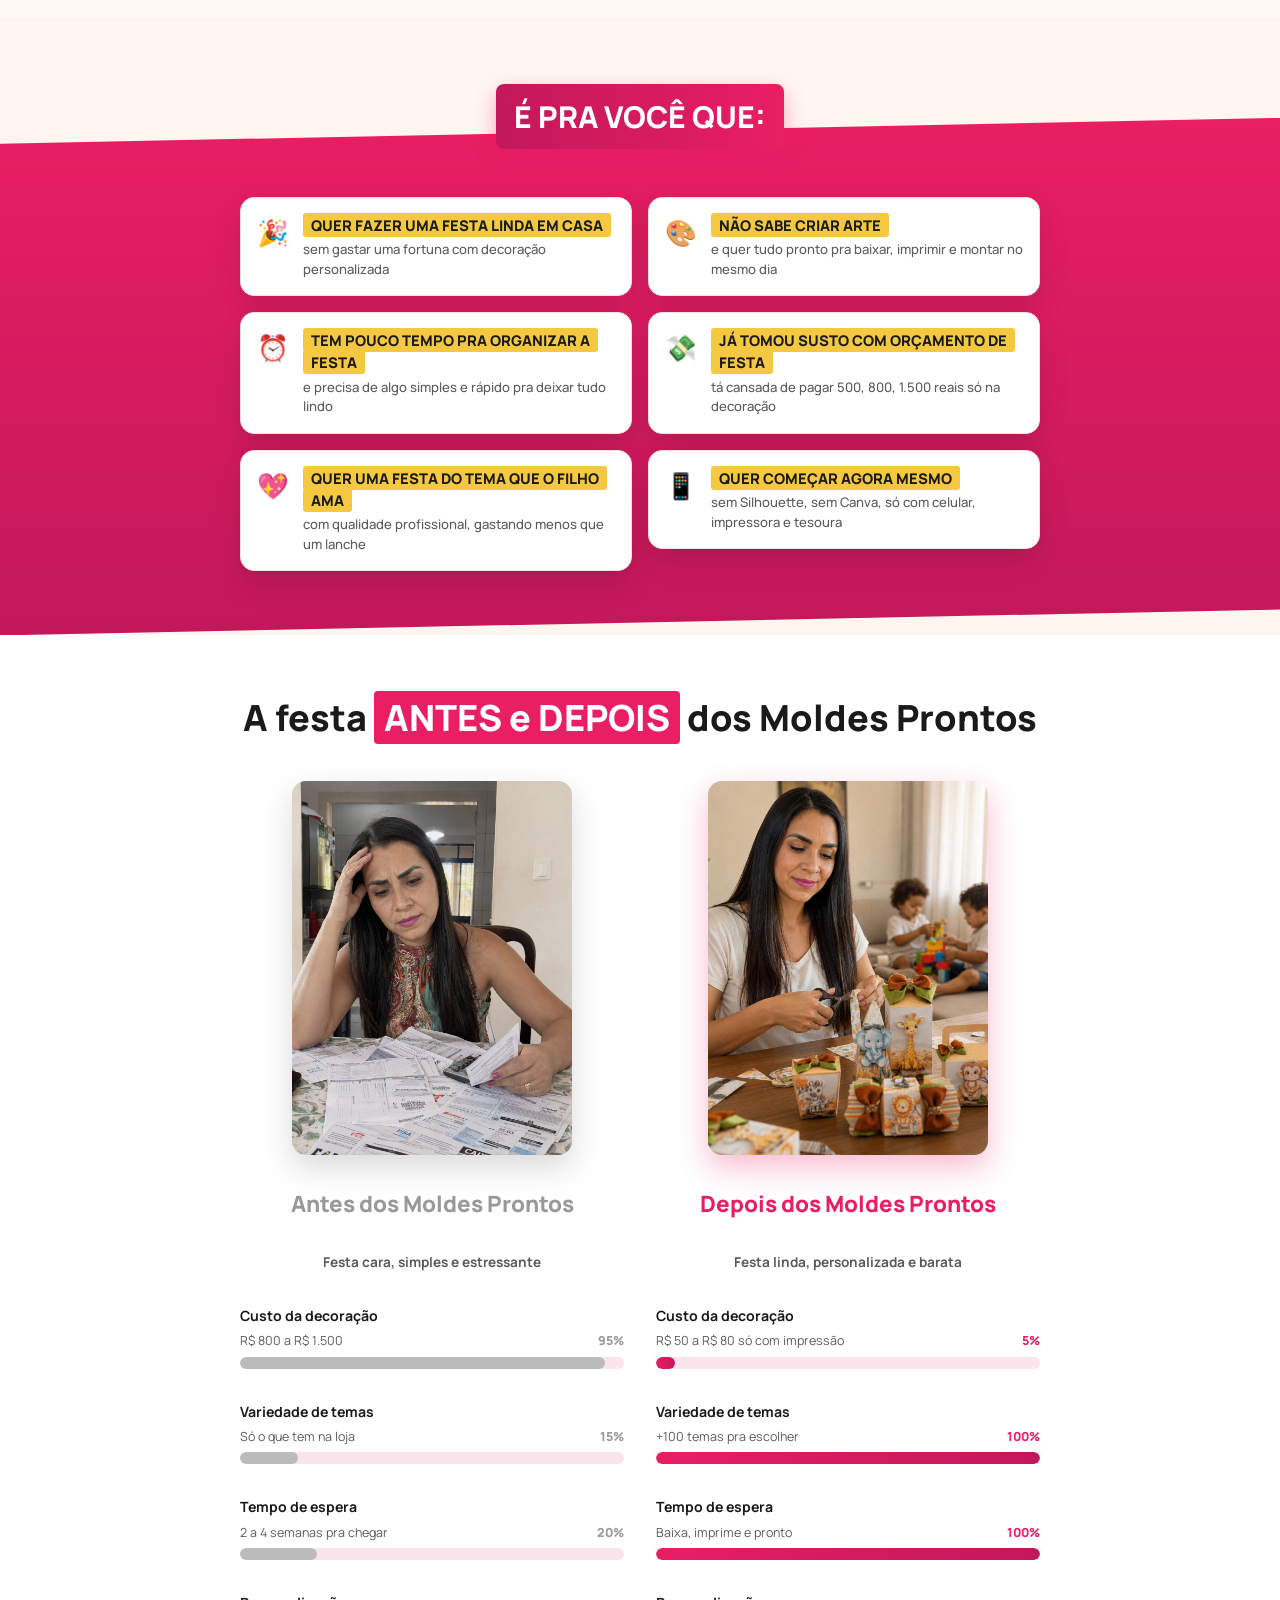
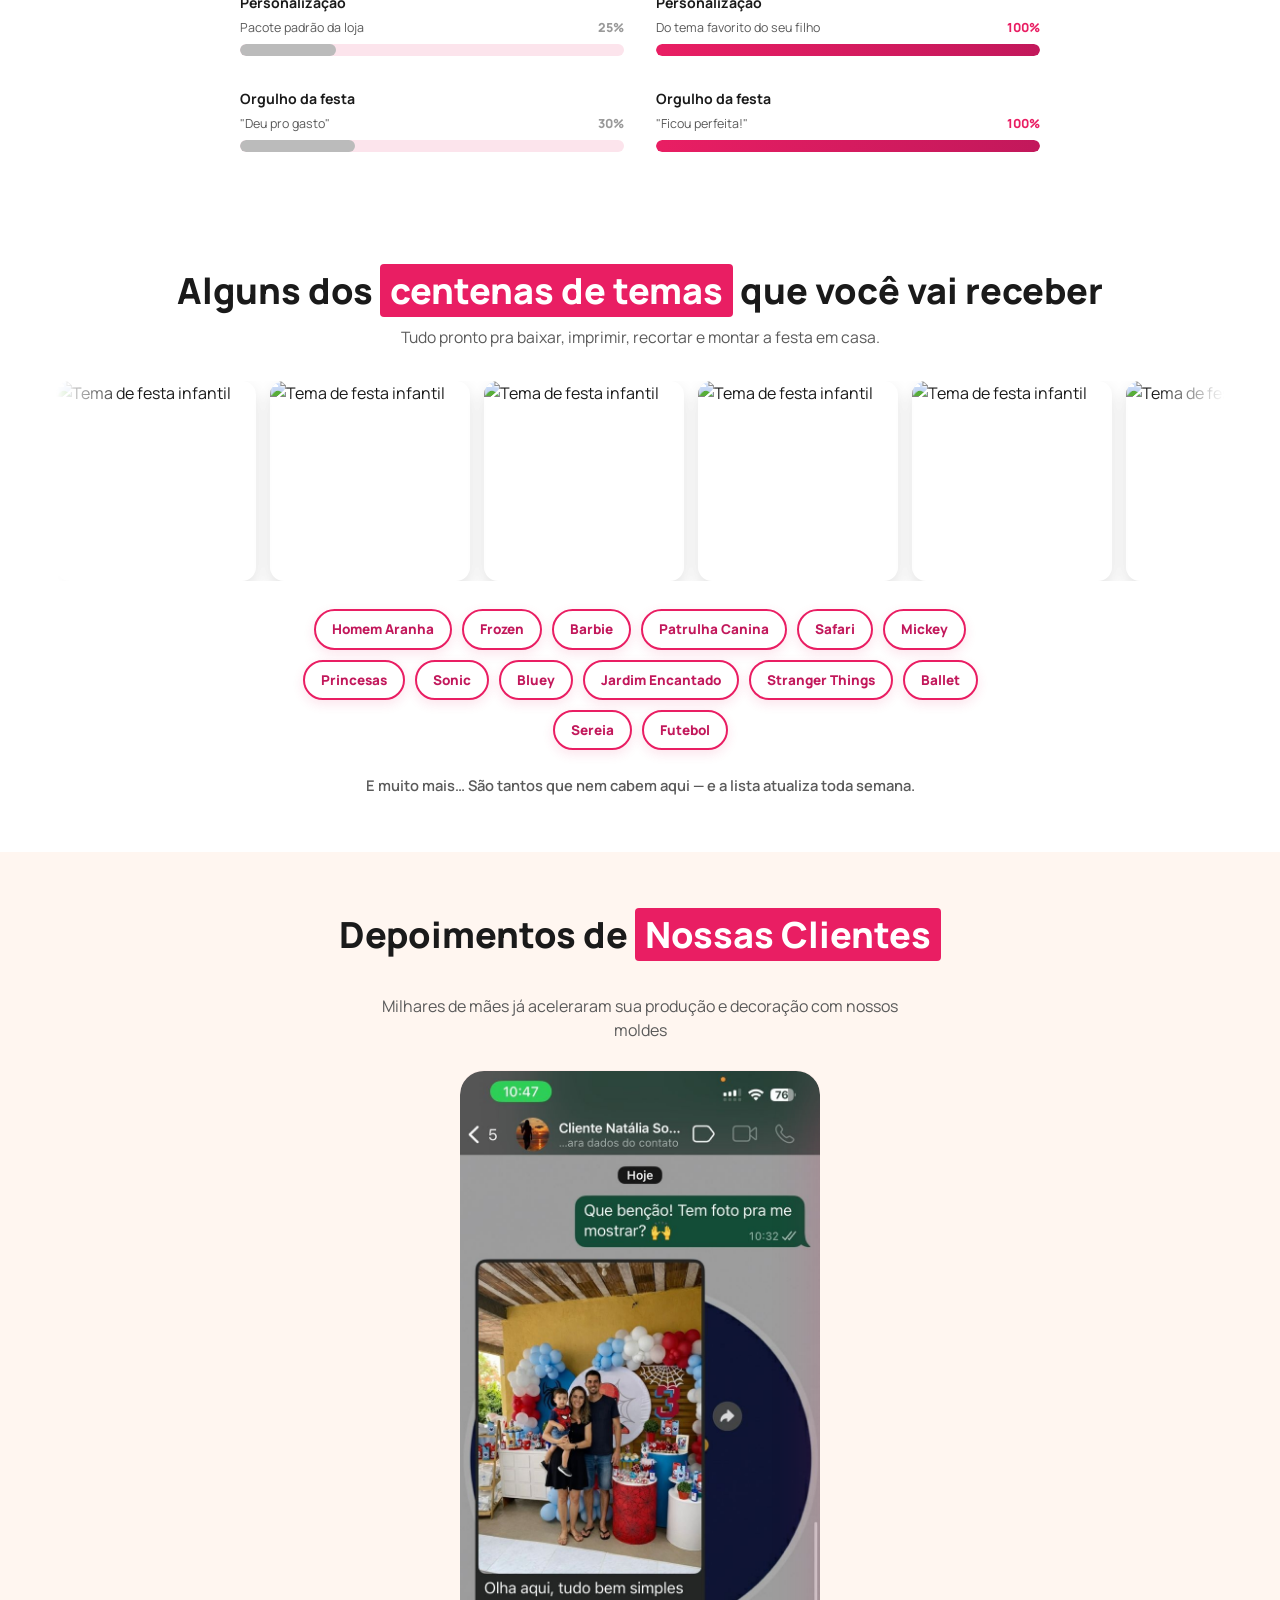
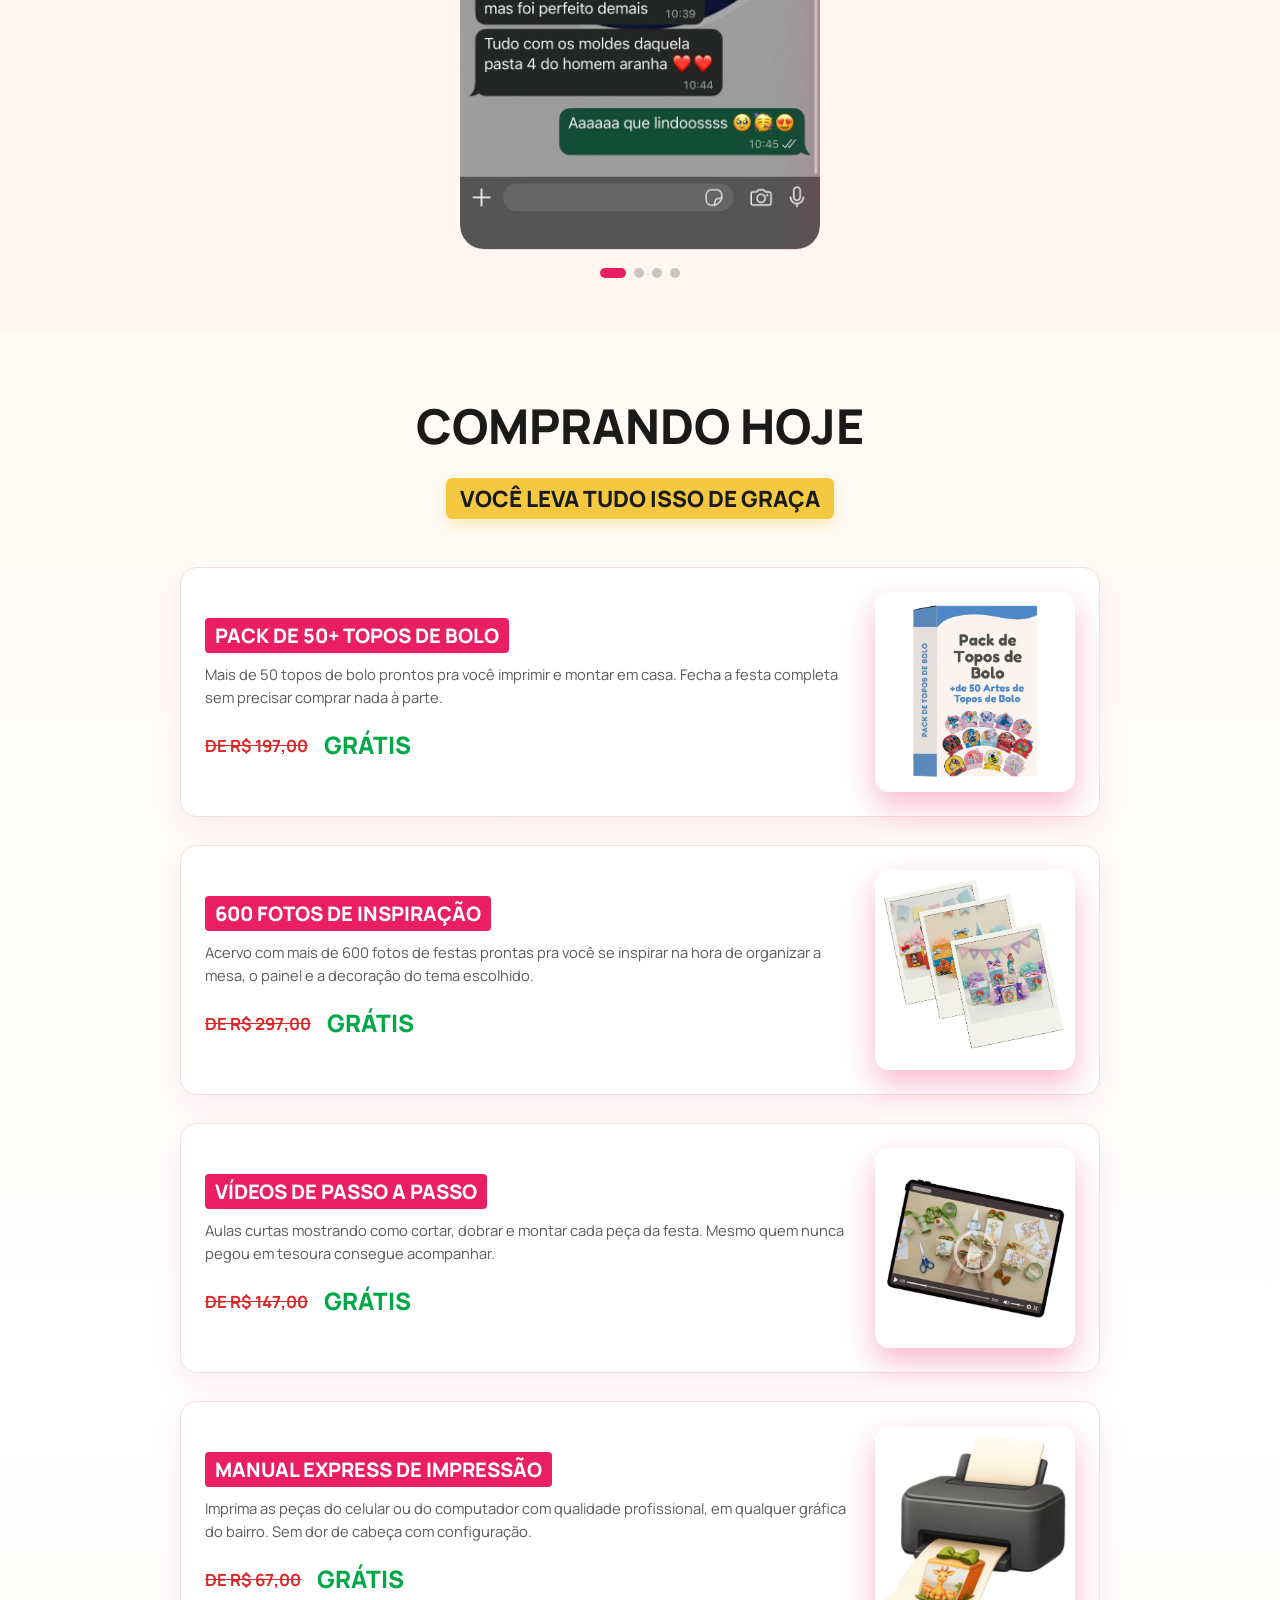
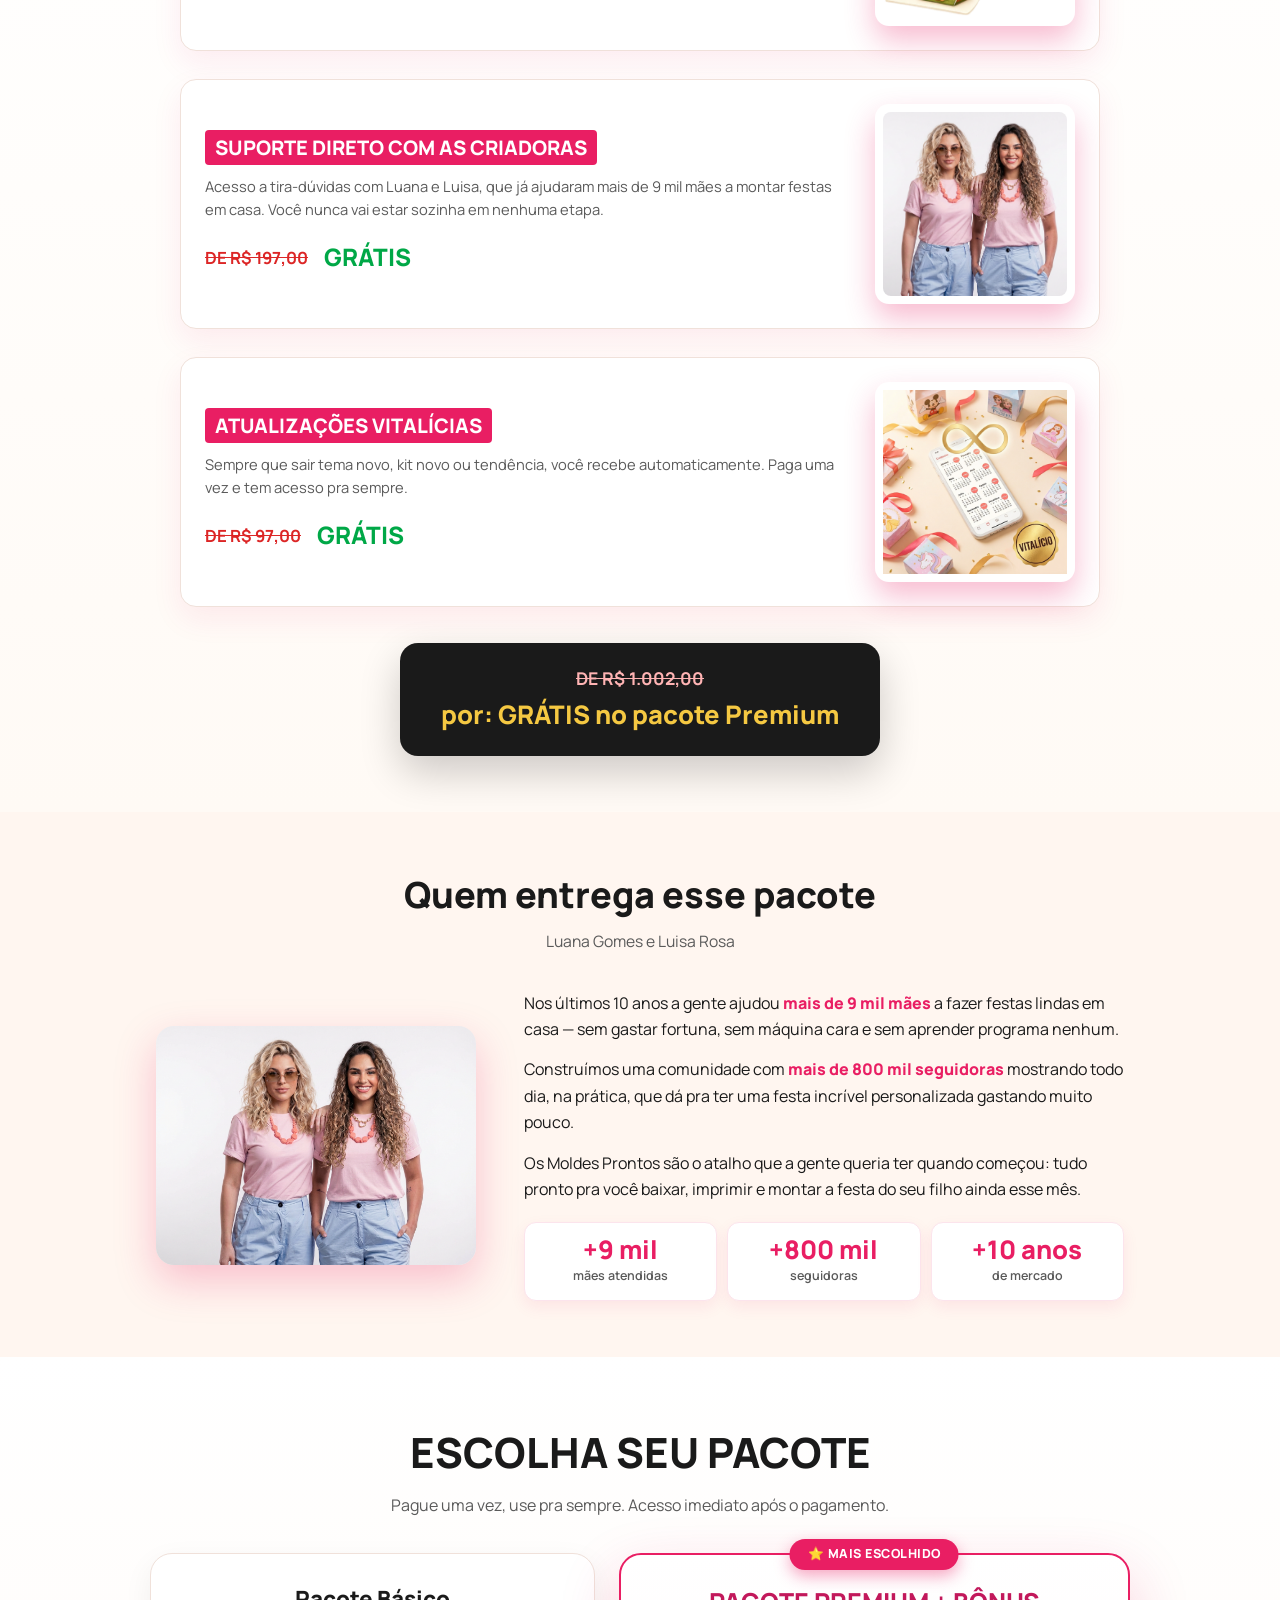
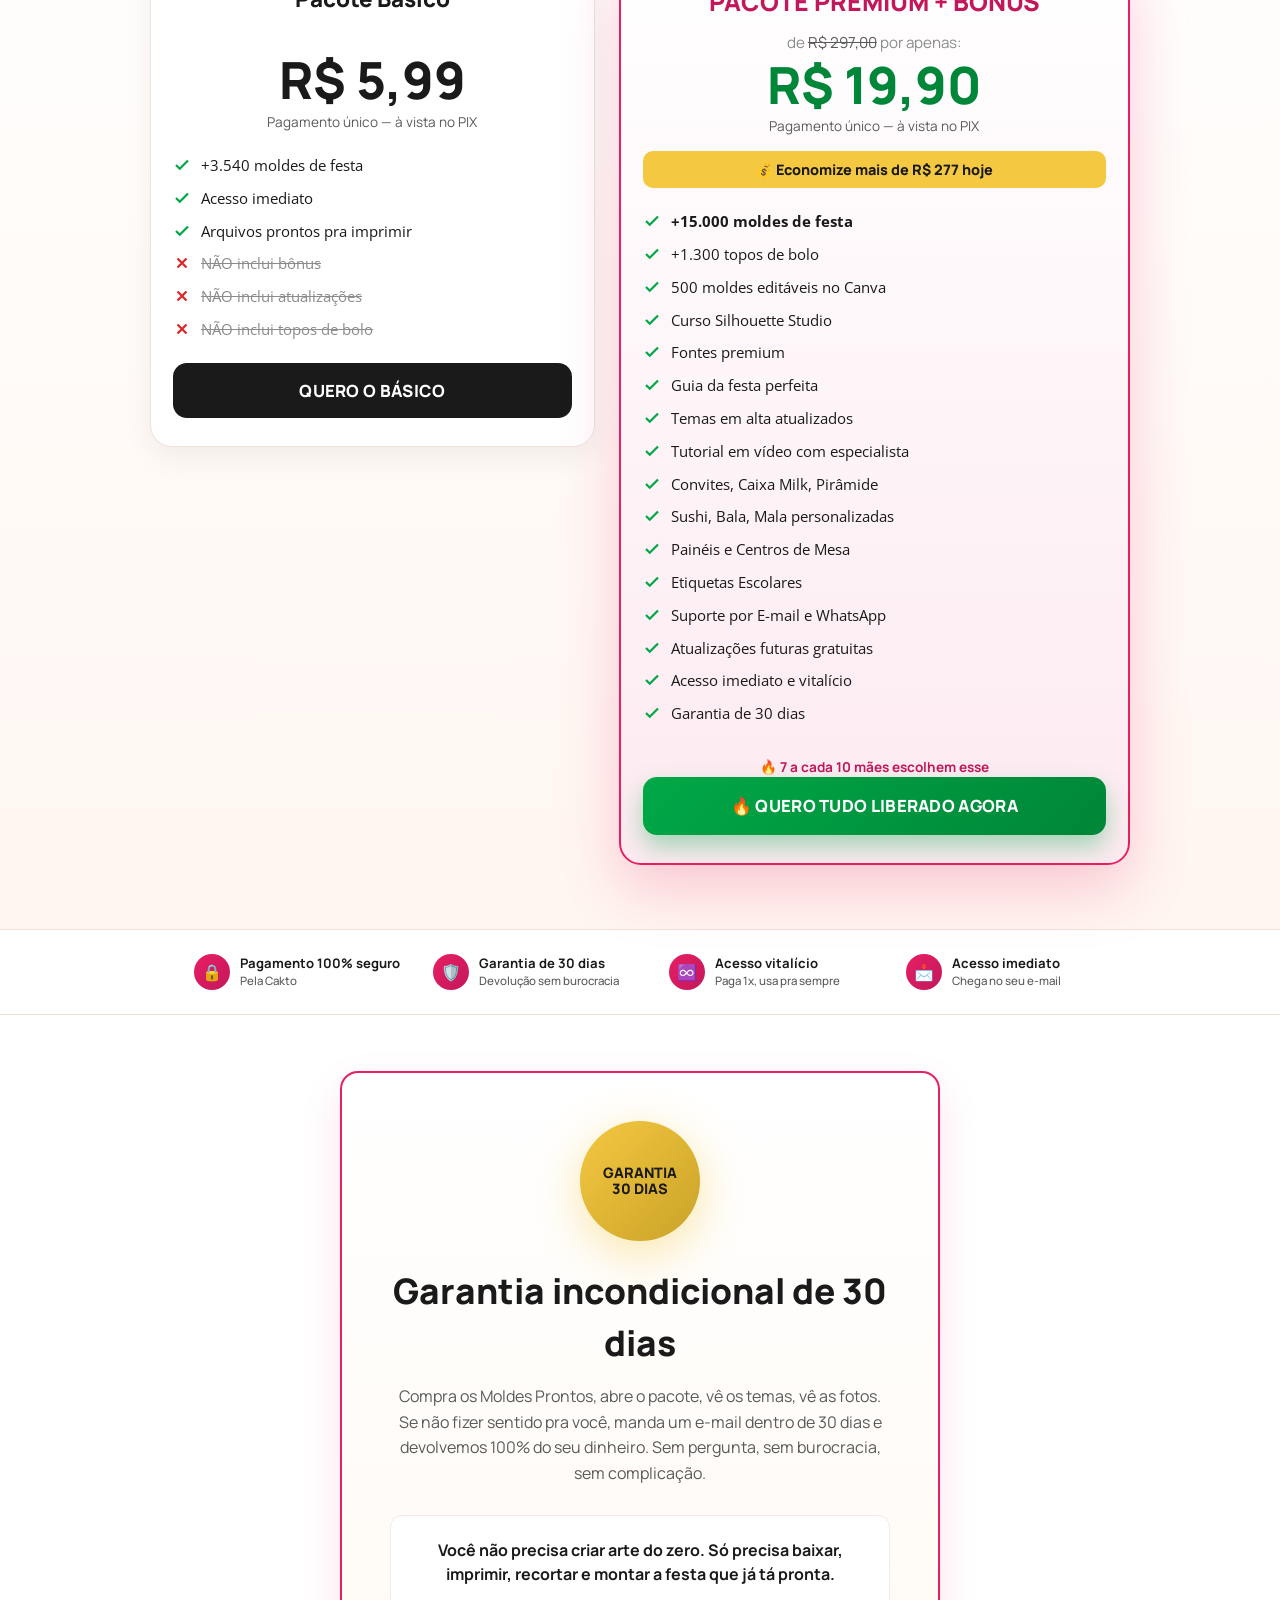
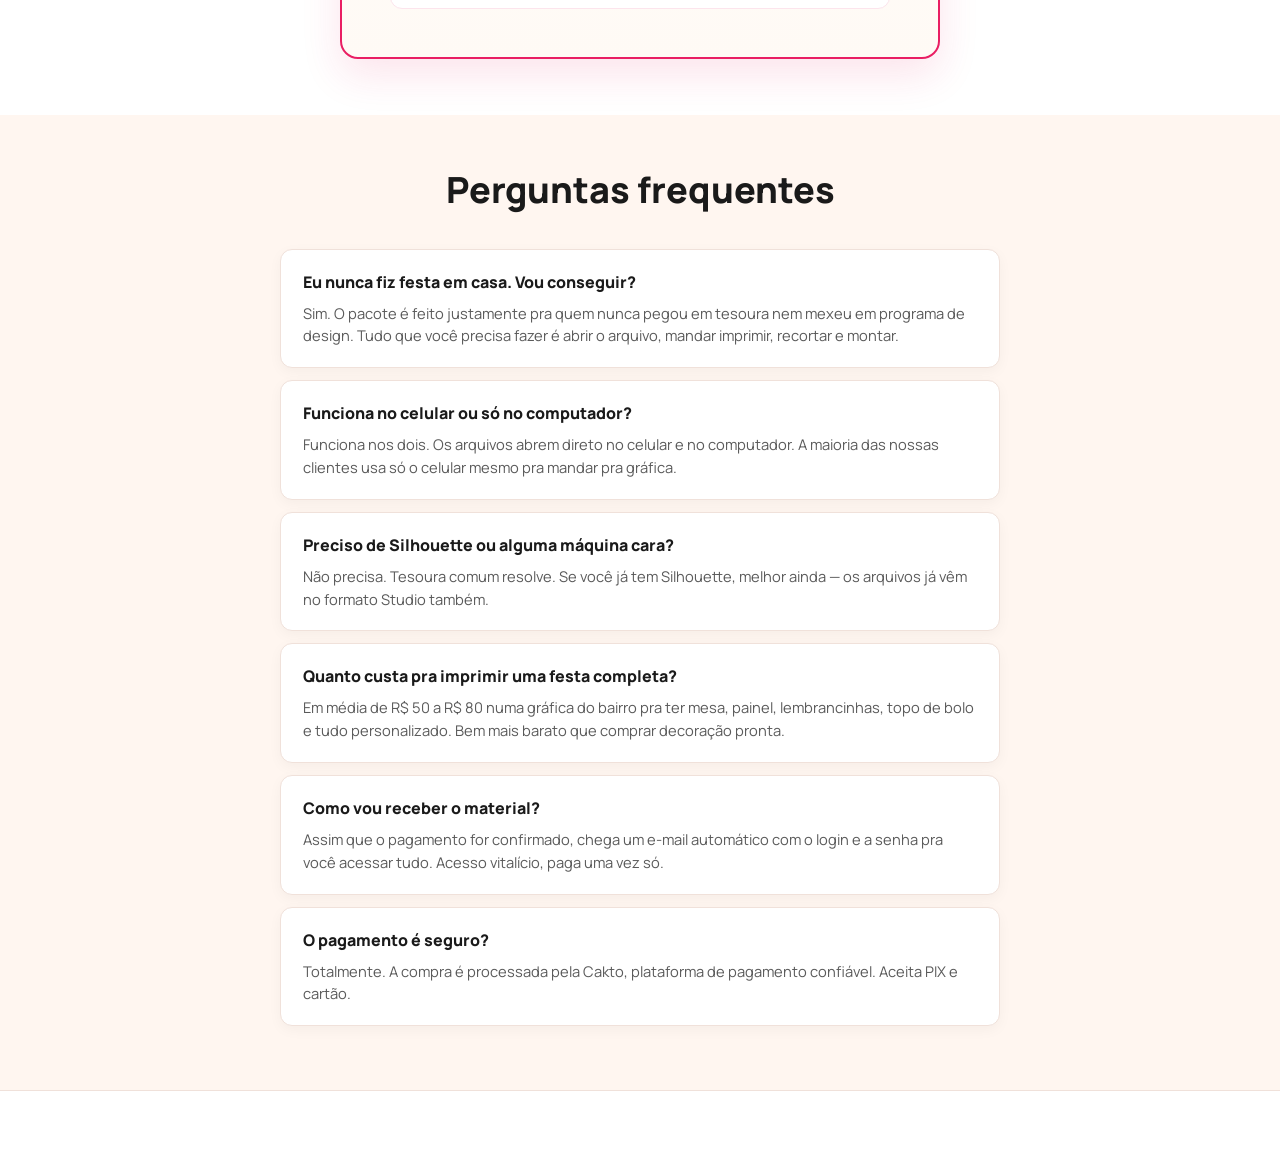
==== commit 1c0f3a33: "ds" ====
--- a/index.html
+++ b/index.html
@@ -1874,9 +1874,10 @@
         .pkg-list li .ico-x { color: var(--red); flex-shrink: 0; width: 18px; height: 18px; margin-top: 2px; }
         .pkg-list li.off { color: var(--muted); text-decoration: line-through; }
         .pkg-cta {
-            display: block; text-align: center; text-decoration: none; padding: 16px 18px;
+            display: block; width: 100%; text-align: center; text-decoration: none; padding: 16px 18px;
             border-radius: 14px; font-weight: 900; font-size: 1.05rem; letter-spacing: 0.3px;
             margin-top: auto; transition: transform .2s, box-shadow .2s;
+            border: none; cursor: pointer; font-family: inherit;
         }
         .pkg-cta:hover { transform: translateY(-2px); }
         .pkg-cta.basic { background: var(--ink); color: #fff; }
@@ -1917,9 +1918,10 @@
         }
         .upsell-modal {
             background: #fff; border-radius: 22px; max-width: 520px; width: 100%;
-            max-height: 92vh; overflow-y: auto; position: relative;
+            max-height: 92vh; position: relative;
             box-shadow: 0 30px 80px rgba(0,0,0,0.5);
             animation: modalSlideIn .35s cubic-bezier(.2,.9,.3,1.2);
+            display: flex; flex-direction: column; overflow: hidden;
         }
         .upsell-modal__close {
             position: absolute; top: 12px; right: 12px; width: 38px; height: 38px;
@@ -1946,7 +1948,12 @@
             font-family: 'Open Sans', sans-serif; font-size: 0.95rem;
             margin-top: 10px; opacity: 0.97;
         }
-        .upsell-modal__body { padding: 22px; }
+        .upsell-modal__body { padding: 22px; overflow-y: auto; flex: 1 1 auto; min-height: 0; }
+        .upsell-modal__footer {
+            padding: 14px 22px 18px; background: #fff;
+            border-top: 1px solid var(--line); flex-shrink: 0;
+            box-shadow: 0 -8px 18px rgba(0,0,0,0.06);
+        }
         .upsell-modal__price-box {
             background: var(--bg-soft); border: 2px dashed var(--brand);
             border-radius: 16px; padding: 16px; text-align: center; margin-bottom: 20px;
@@ -2681,7 +2688,7 @@
                             <li class="off"><svg class="ico-x" viewBox="0 0 24 24" fill="none" stroke="currentColor" stroke-width="3"><path d="M18 6L6 18M6 6l12 12"/></svg>NÃO inclui atualizações</li>
                             <li class="off"><svg class="ico-x" viewBox="0 0 24 24" fill="none" stroke="currentColor" stroke-width="3"><path d="M18 6L6 18M6 6l12 12"/></svg>NÃO inclui topos de bolo</li>
                         </ul>
-                        <a href="https://pay.cakto.com.br/etmvktn" class="pkg-cta basic">QUERO O BÁSICO</a>
+                        <button type="button" class="pkg-cta basic" data-href="https://pay.cakto.com.br/etmvktn">QUERO O BÁSICO</button>
                     </div>
                 </div>
 
@@ -2896,7 +2903,7 @@
             if (upsellModal && basicCta) {
                 var closeBtn = document.getElementById('upsellModalClose');
                 var skipBtn = document.getElementById('upsellModalSkip');
-                var basicHref = basicCta.getAttribute('href');
+                var basicHref = basicCta.getAttribute('data-href') || basicCta.getAttribute('href');
 
                 function openUpsell(e) {
                     if (e) e.preventDefault();
@@ -2959,6 +2966,8 @@
                     <li>Acesso imediato e vitalício</li>
                     <li>Garantia de 30 dias</li>
                 </ul>
+            </div>
+            <div class="upsell-modal__footer">
                 <a href="https://pay.cakto.com.br/5y9d4j8" class="upsell-modal__cta">🔥 SIM, QUERO O PREMIUM POR R$ 15,90</a>
                 <button type="button" class="upsell-modal__skip" id="upsellModalSkip">Não, prefiro continuar com o básico de R$ 5,99</button>
                 <p class="upsell-modal__guarantee">🔒 Compra 100% segura • 30 dias de garantia</p>
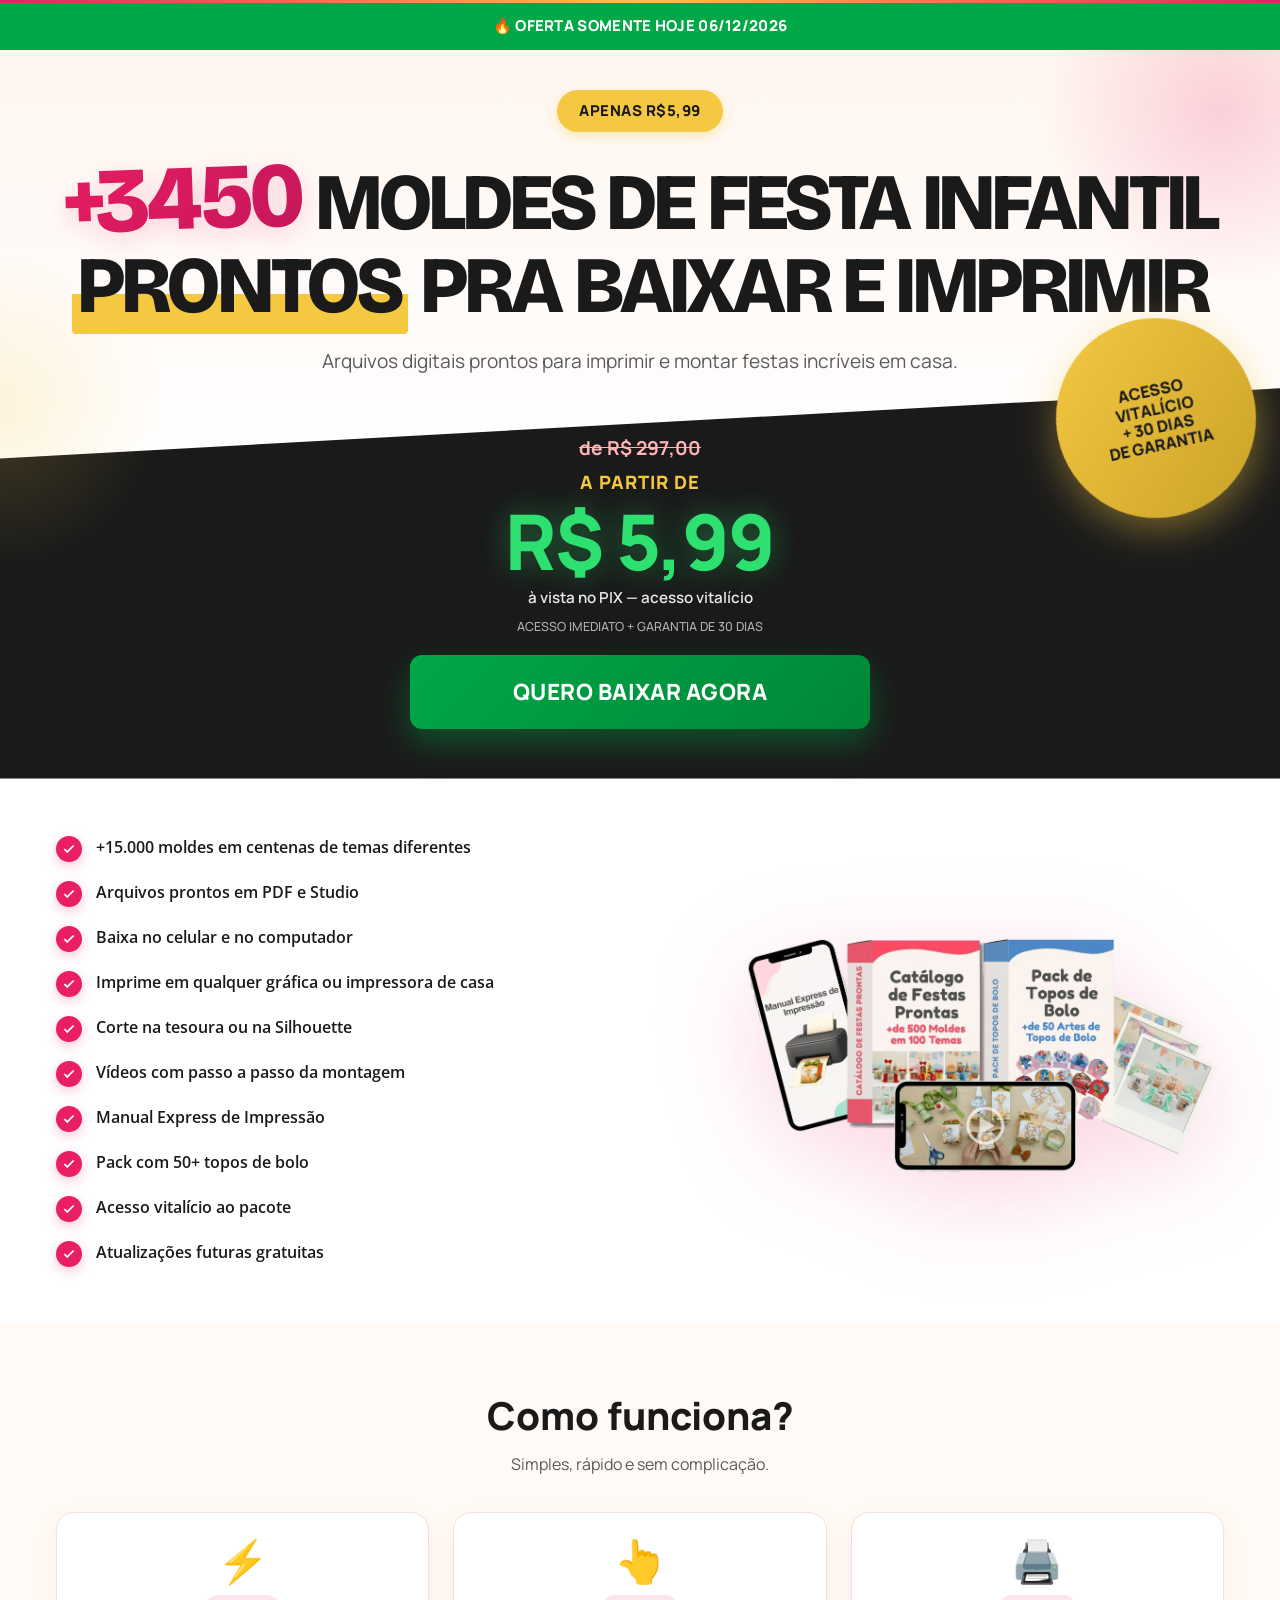
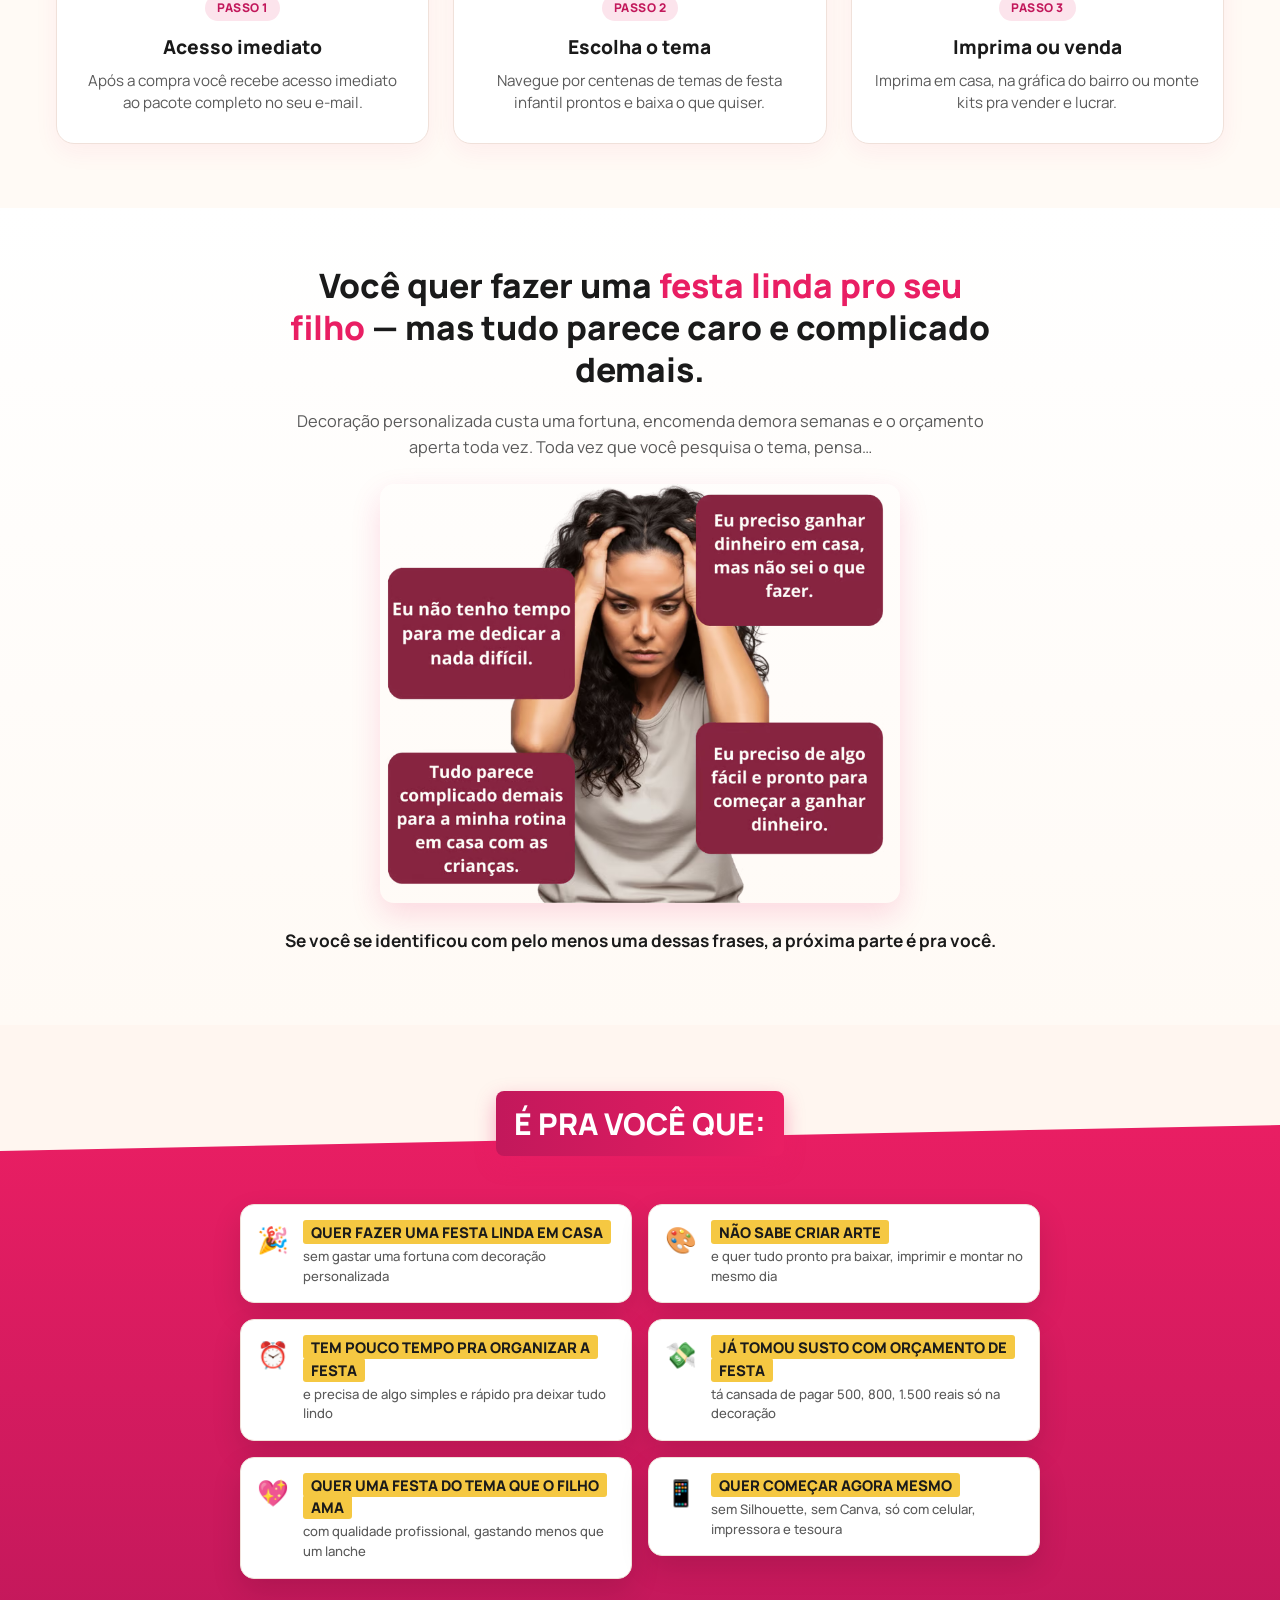
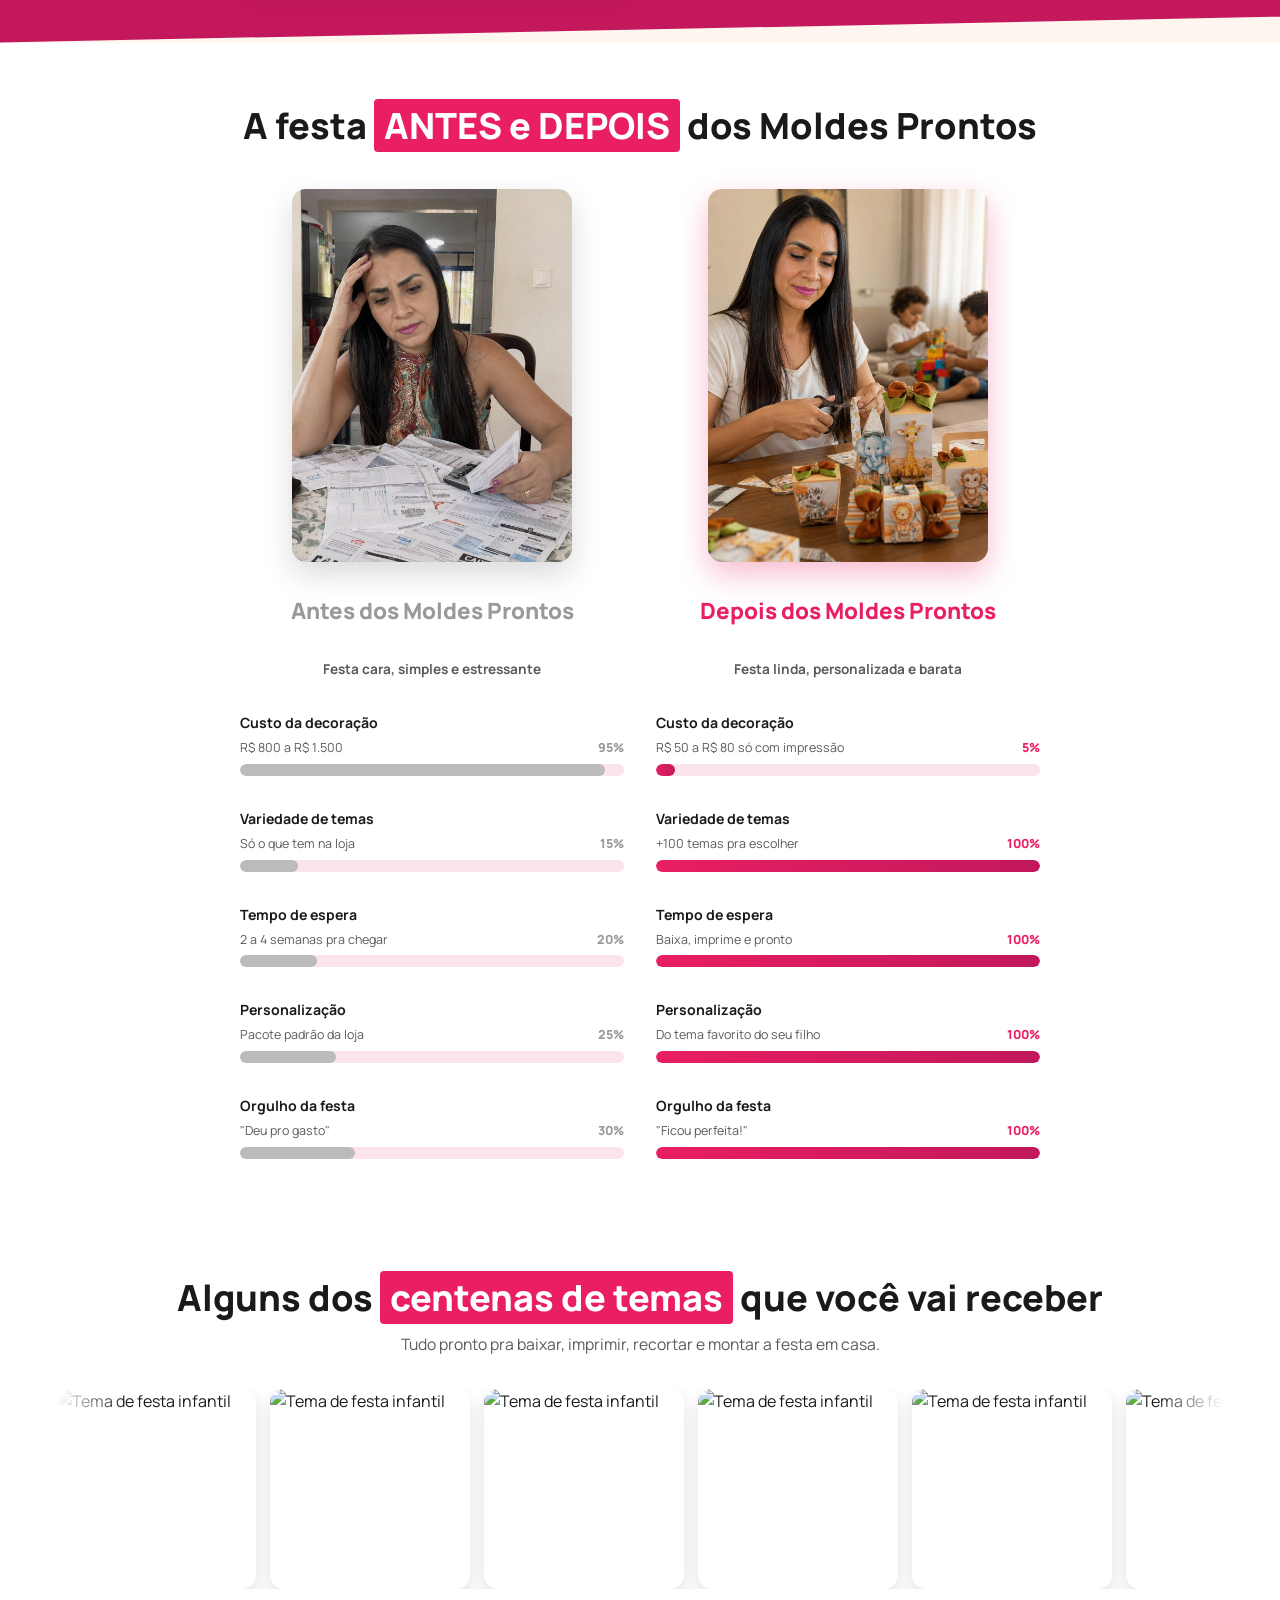
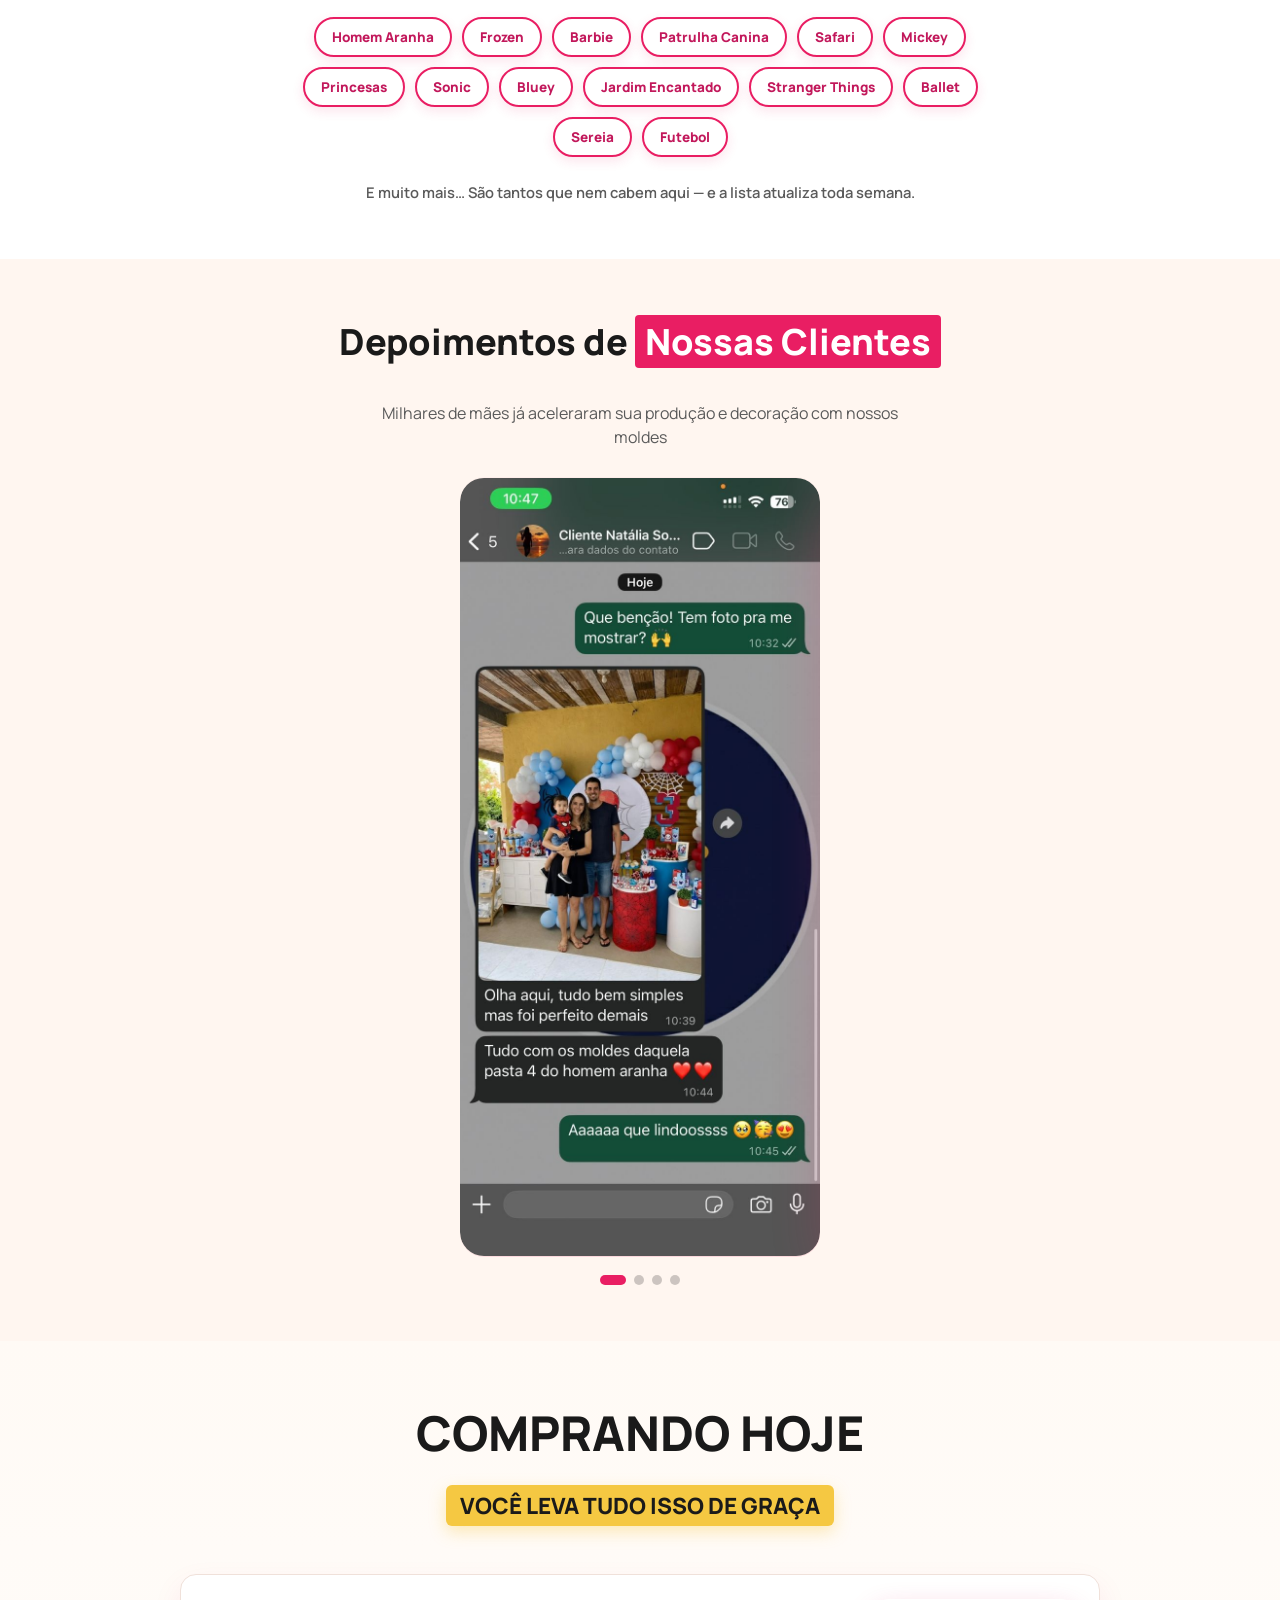
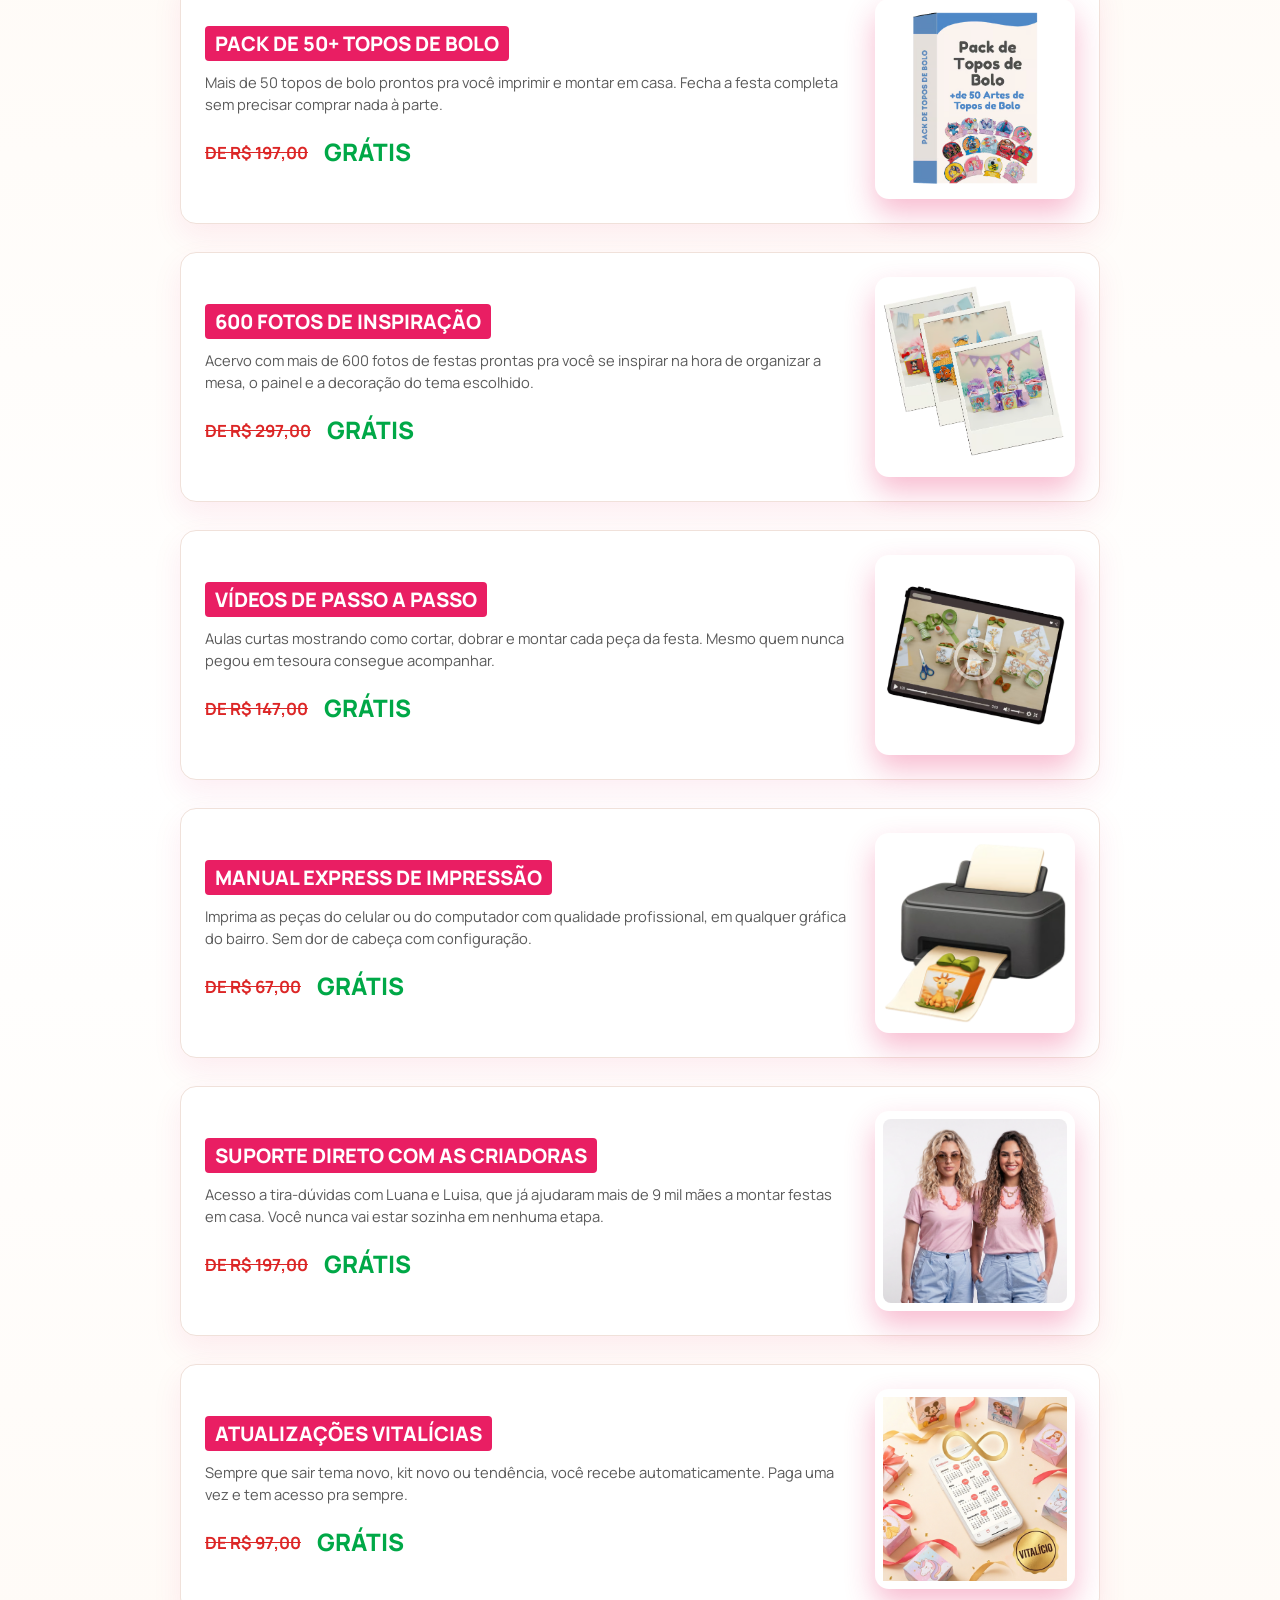
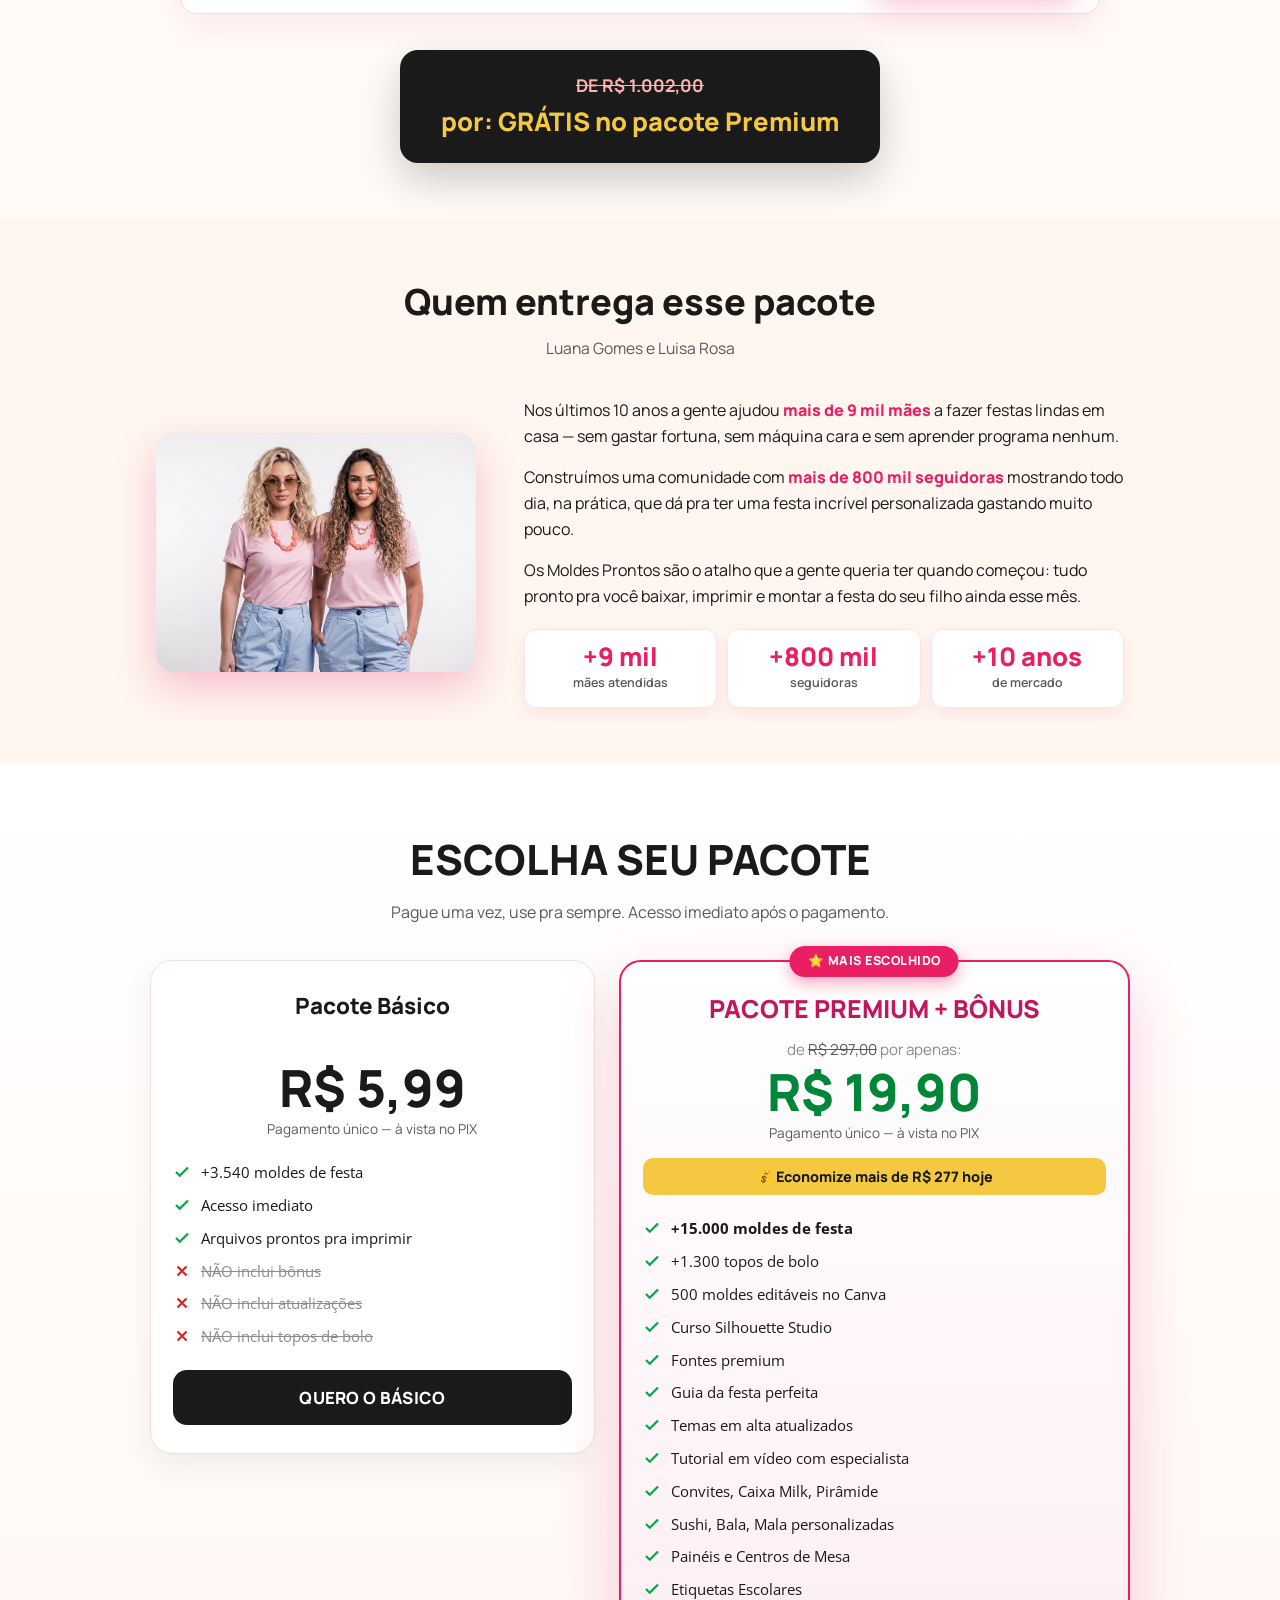
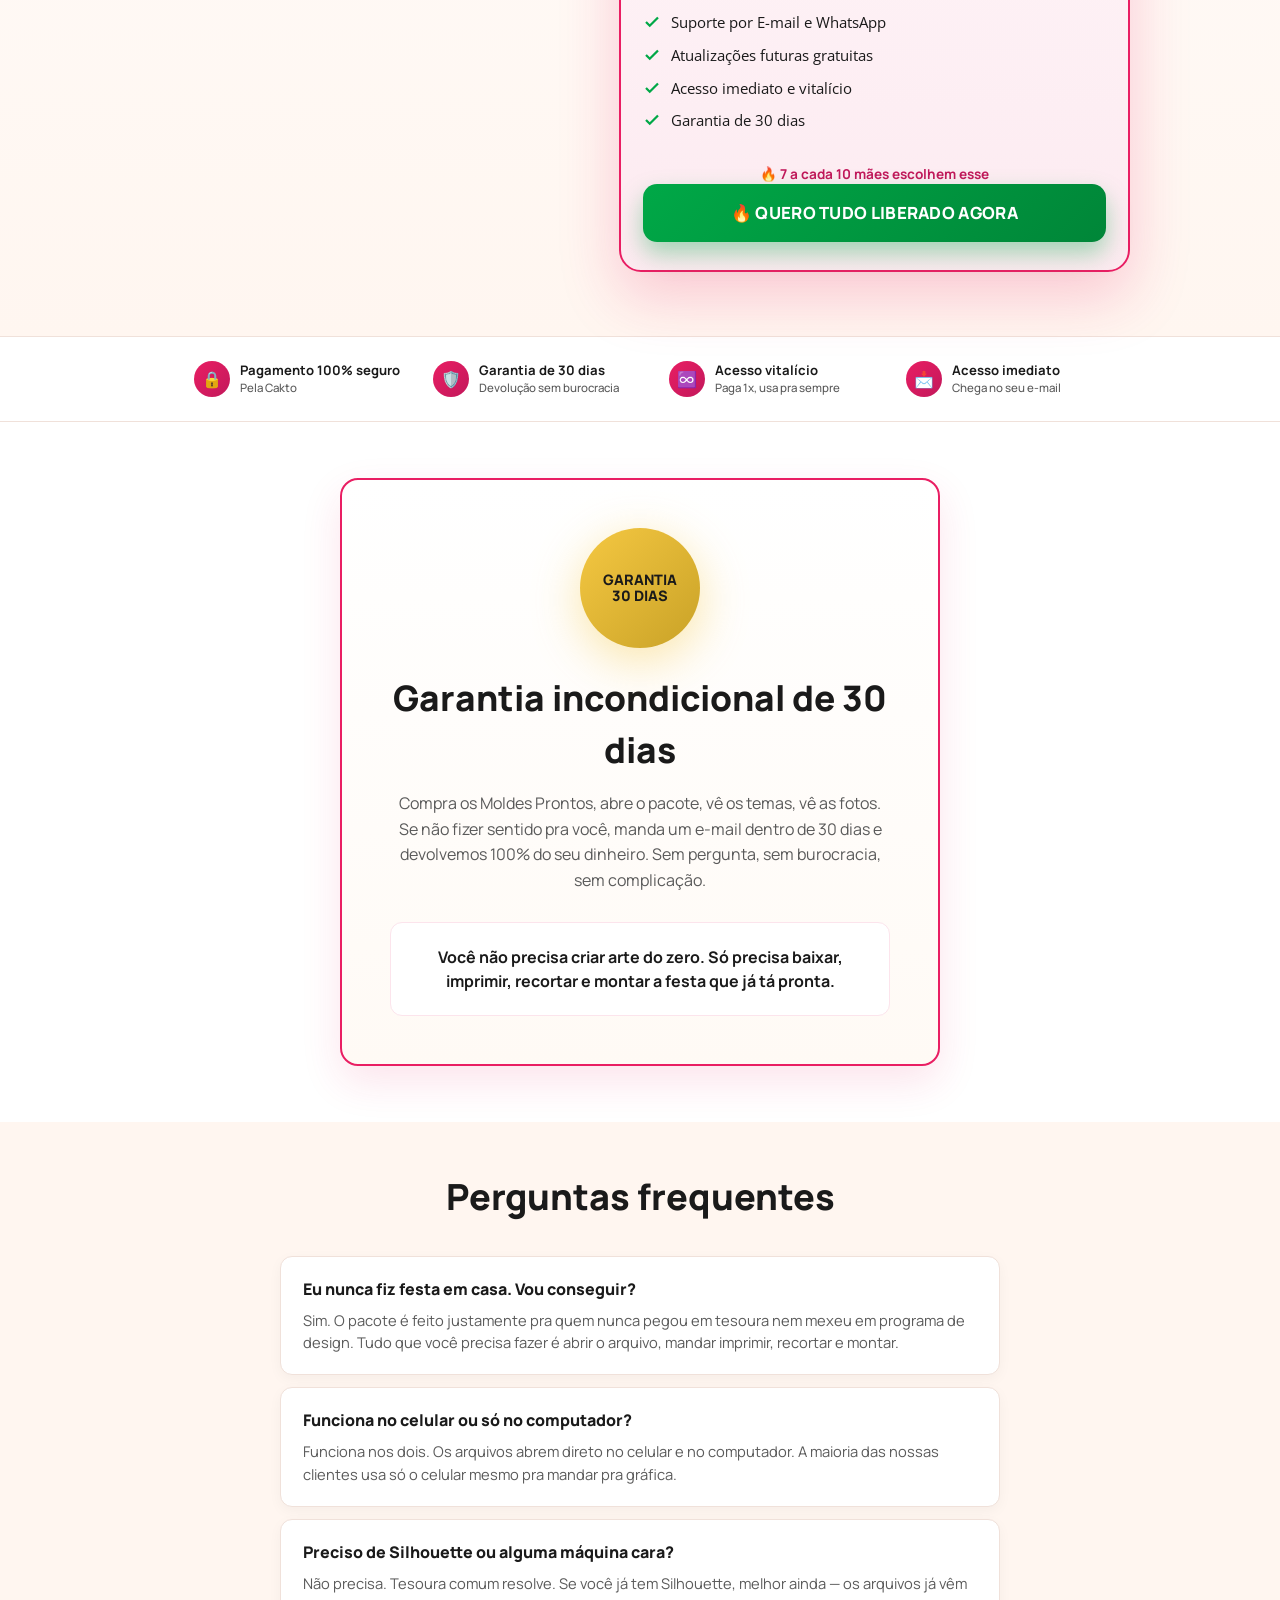
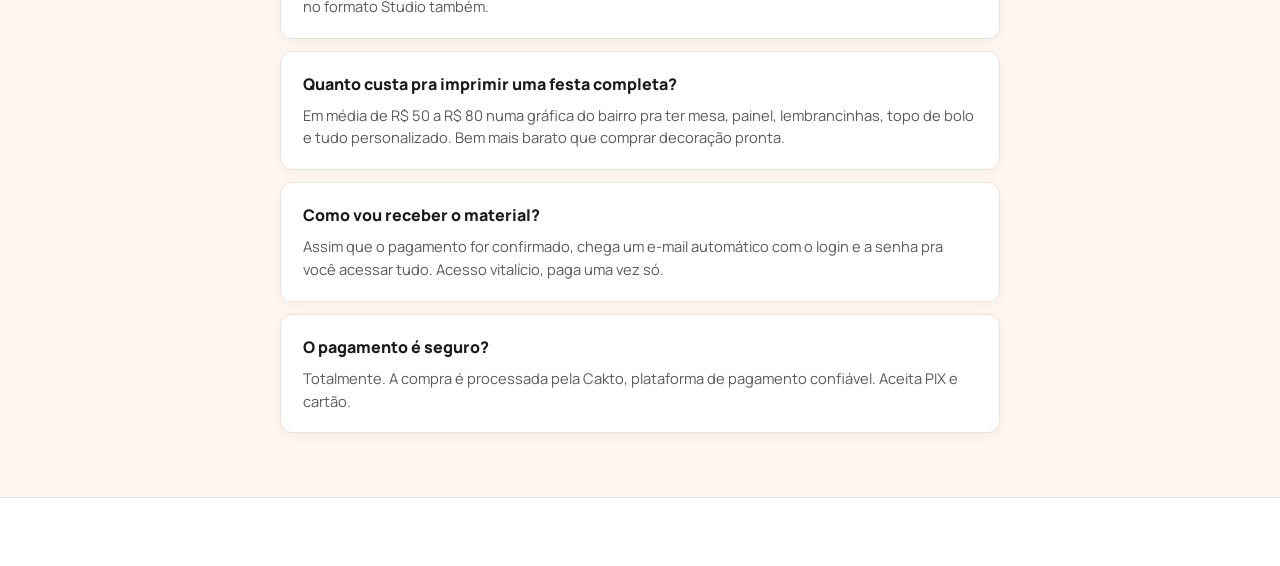
==== commit 55c828f3: "dsa" ====
--- a/index.html
+++ b/index.html
@@ -4,6 +4,15 @@
 <head>
     <meta charset="UTF-8">
     <meta name="viewport" content="width=device-width, initial-scale=1" />
+
+    <script>!function(i,n){i._plt=i._plt||(n&&n.timeOrigin?n.timeOrigin+n.now():Date.now())}(window,performance);</script>
+    <link rel="preload" href="https://scripts.converteai.net/8961d838-aff2-4dce-9b39-e84022d332ce/players/6a0b8eb1006e44055d8ff2ba/v4/player.js" as="script">
+    <link rel="preload" href="https://scripts.converteai.net/lib/js/smartplayer-wc/v4/smartplayer.js" as="script">
+    <link rel="preload" href="https://cdn.converteai.net/8961d838-aff2-4dce-9b39-e84022d332ce/6a0b8ead4b6ee00cb91febb5/main.m3u8" as="fetch">
+    <link rel="dns-prefetch" href="https://cdn.converteai.net">
+    <link rel="dns-prefetch" href="https://scripts.converteai.net">
+    <link rel="dns-prefetch" href="https://images.converteai.net">
+    <link rel="dns-prefetch" href="https://license.vturb.com">
     <title>+15.000 Moldes de Festa Infantil — Prontos pra Baixar e Imprimir</title>
     <meta name="description" content="+15.000 moldes de festa infantil prontos pra baixar e imprimir em casa. Arquivos digitais a partir de R$5,99. Acesso vitalício + 30 dias de garantia.">
     <link rel="icon" type="image/png" href="banner.png">
@@ -2045,8 +2054,12 @@
                 </div>
             </div>
             <div class="reveal from-up" data-delay="150" style="margin-bottom:24px">
-                <div class="hero-video-wrap" style="max-width:320px;margin:0 auto;border-radius:32px;overflow:hidden;box-shadow:0 12px 32px rgba(0,0,0,0.18);border:8px solid #111;background:#111;aspect-ratio:9/16">
-                    <video src="https://i.imgur.com/ZCQATMn.mp4" autoplay muted loop playsinline controls style="width:100%;height:100%;display:block;object-fit:cover"></video>
+                <div class="hero-video-wrap" style="max-width:400px;margin:0 auto;">
+                    <vturb-smartplayer id="vid-6a0b8eb1006e44055d8ff2ba" style="display: block; margin: 0 auto; width: 100%; max-width: 400px;"></vturb-smartplayer>
+                    <script type="text/javascript">
+                        var s = document.createElement("script");
+                        s.src = "https://scripts.converteai.net/8961d838-aff2-4dce-9b39-e84022d332ce/players/6a0b8eb1006e44055d8ff2ba/v4/player.js", s.async = !0, document.head.appendChild(s);
+                    </script>
                 </div>
             </div>
         </div>
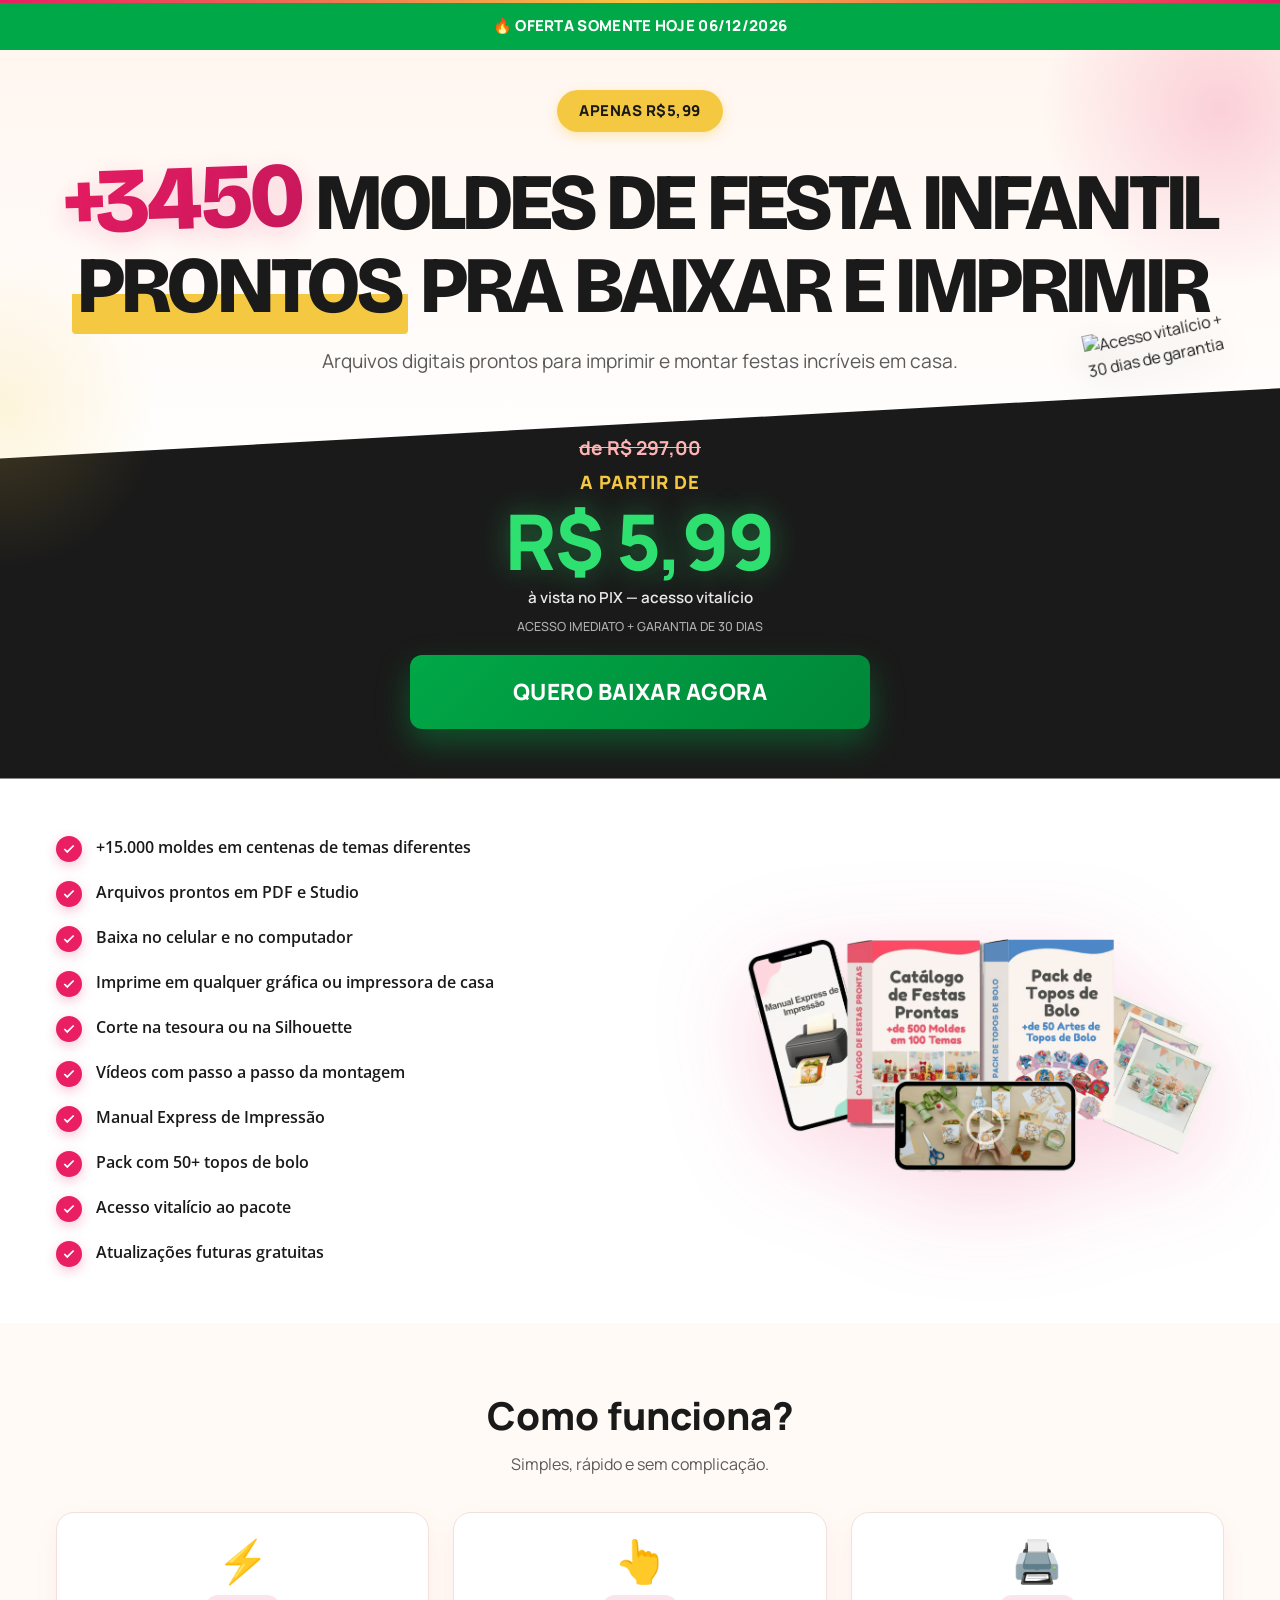
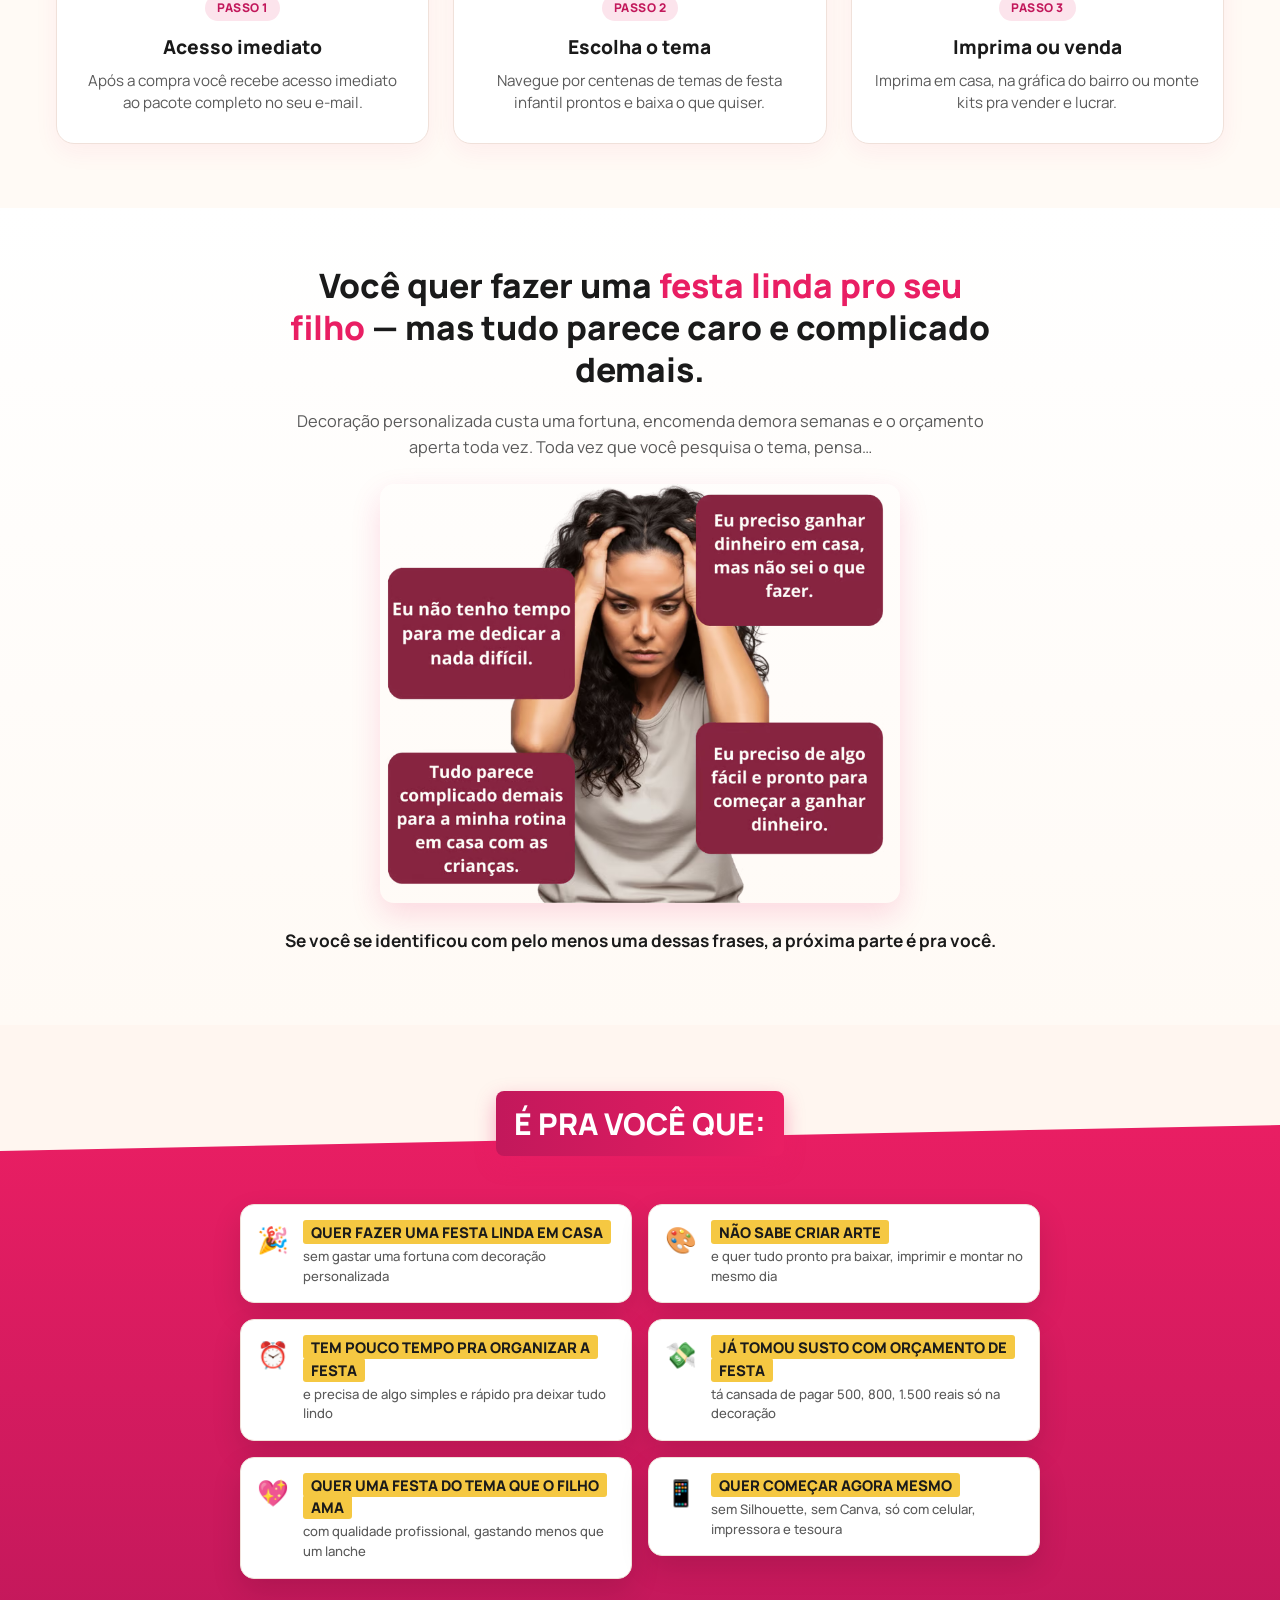
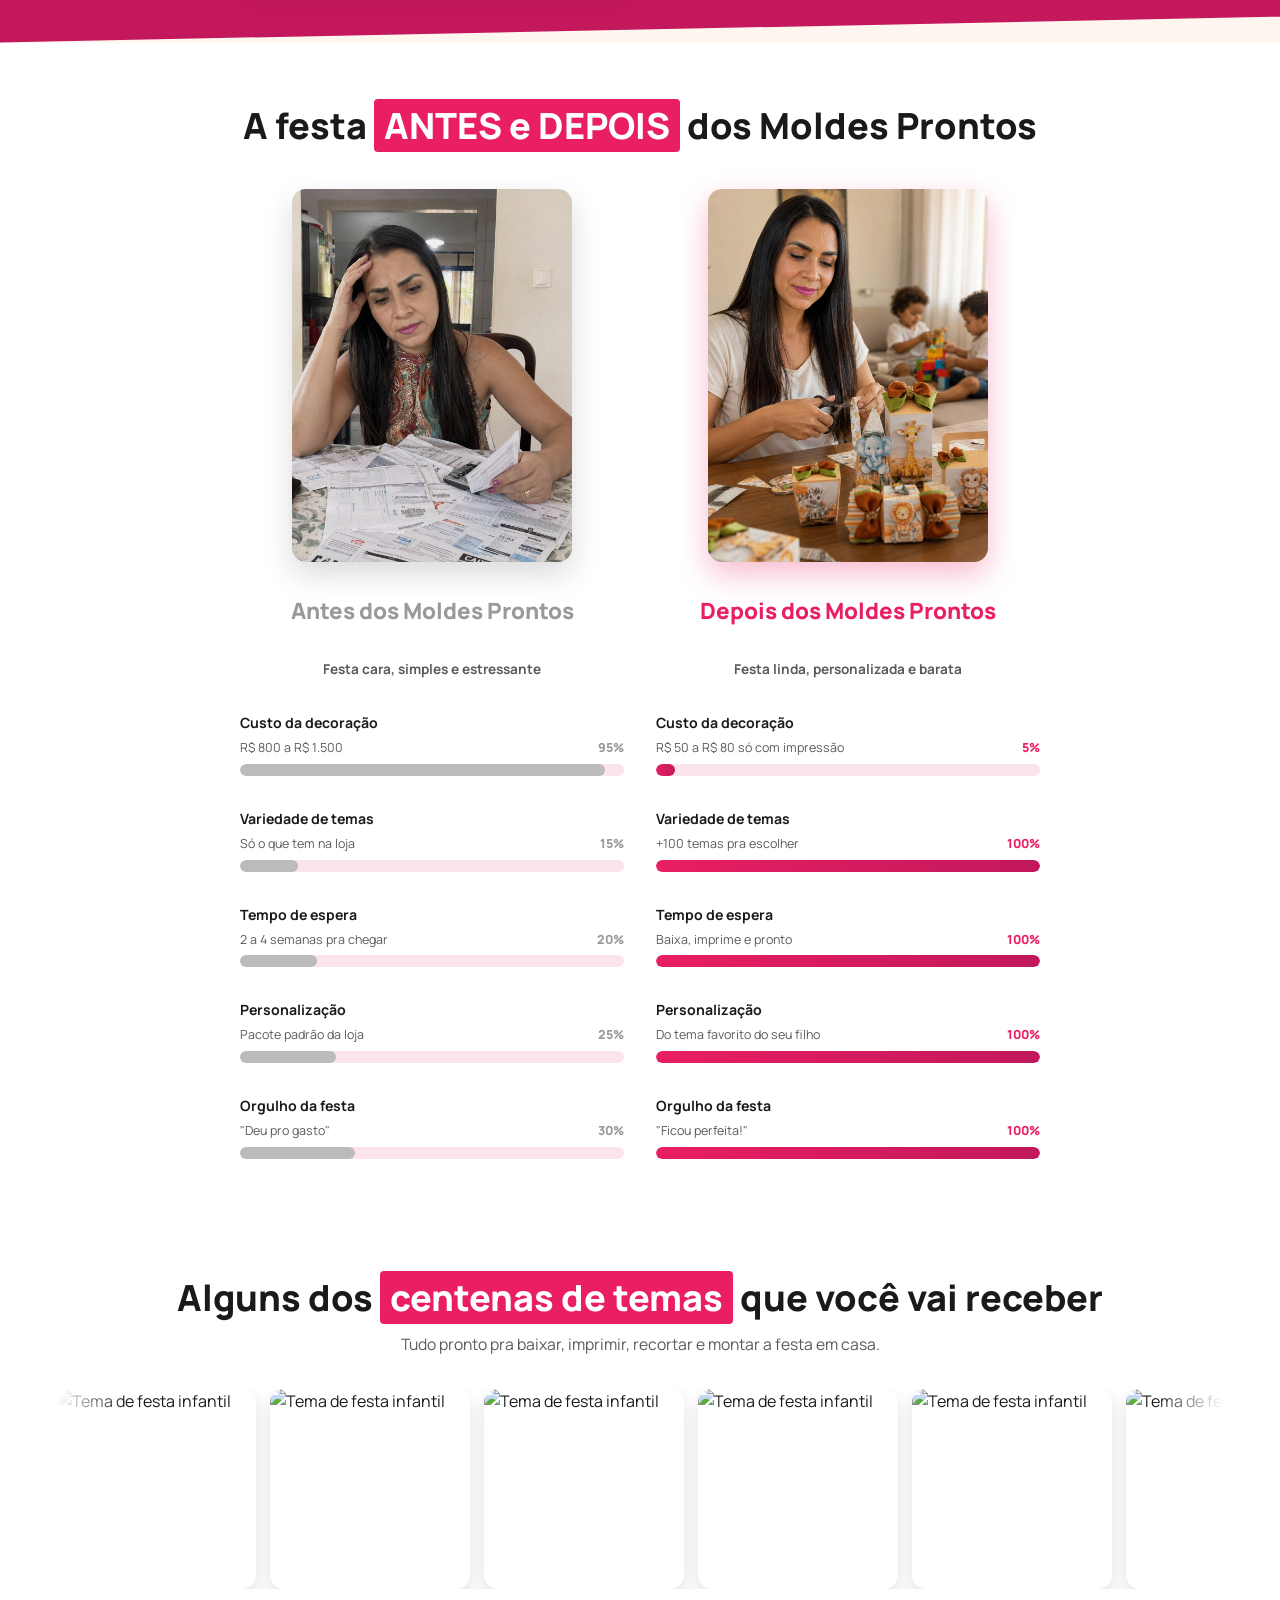
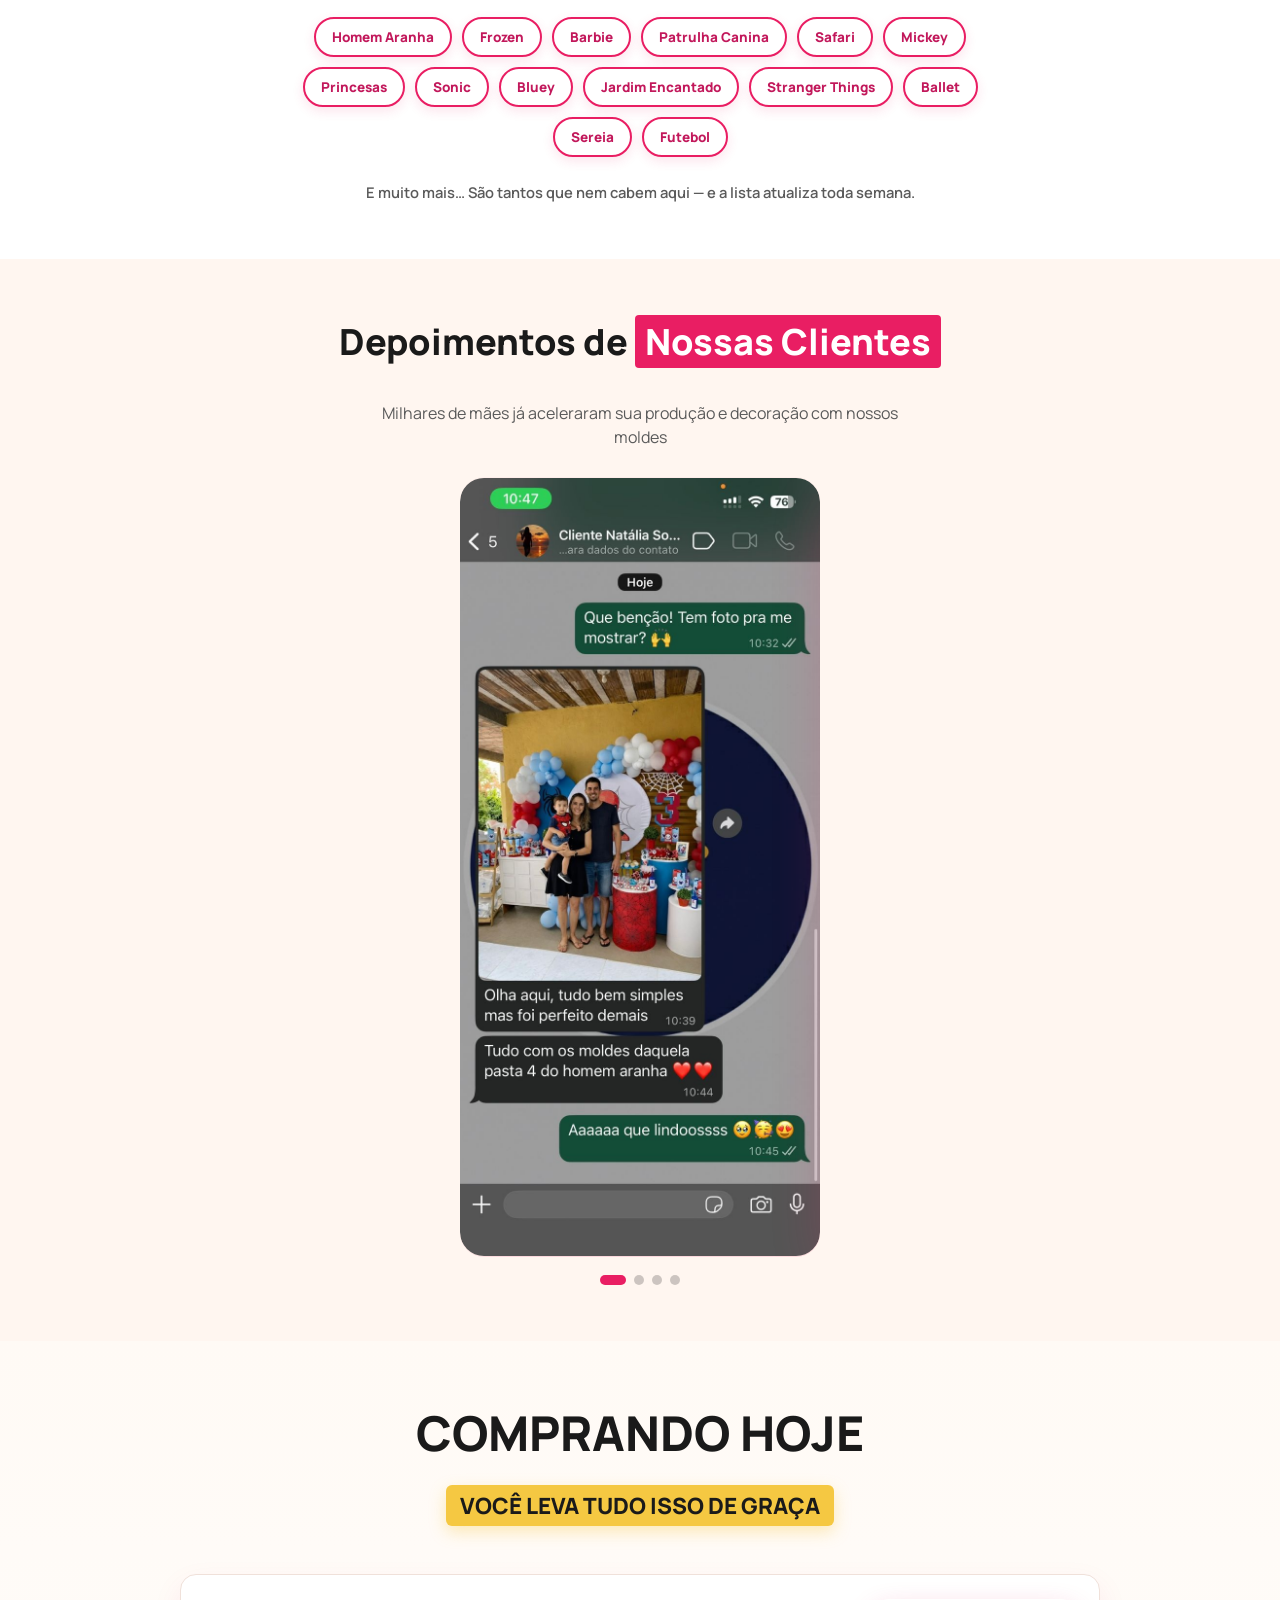
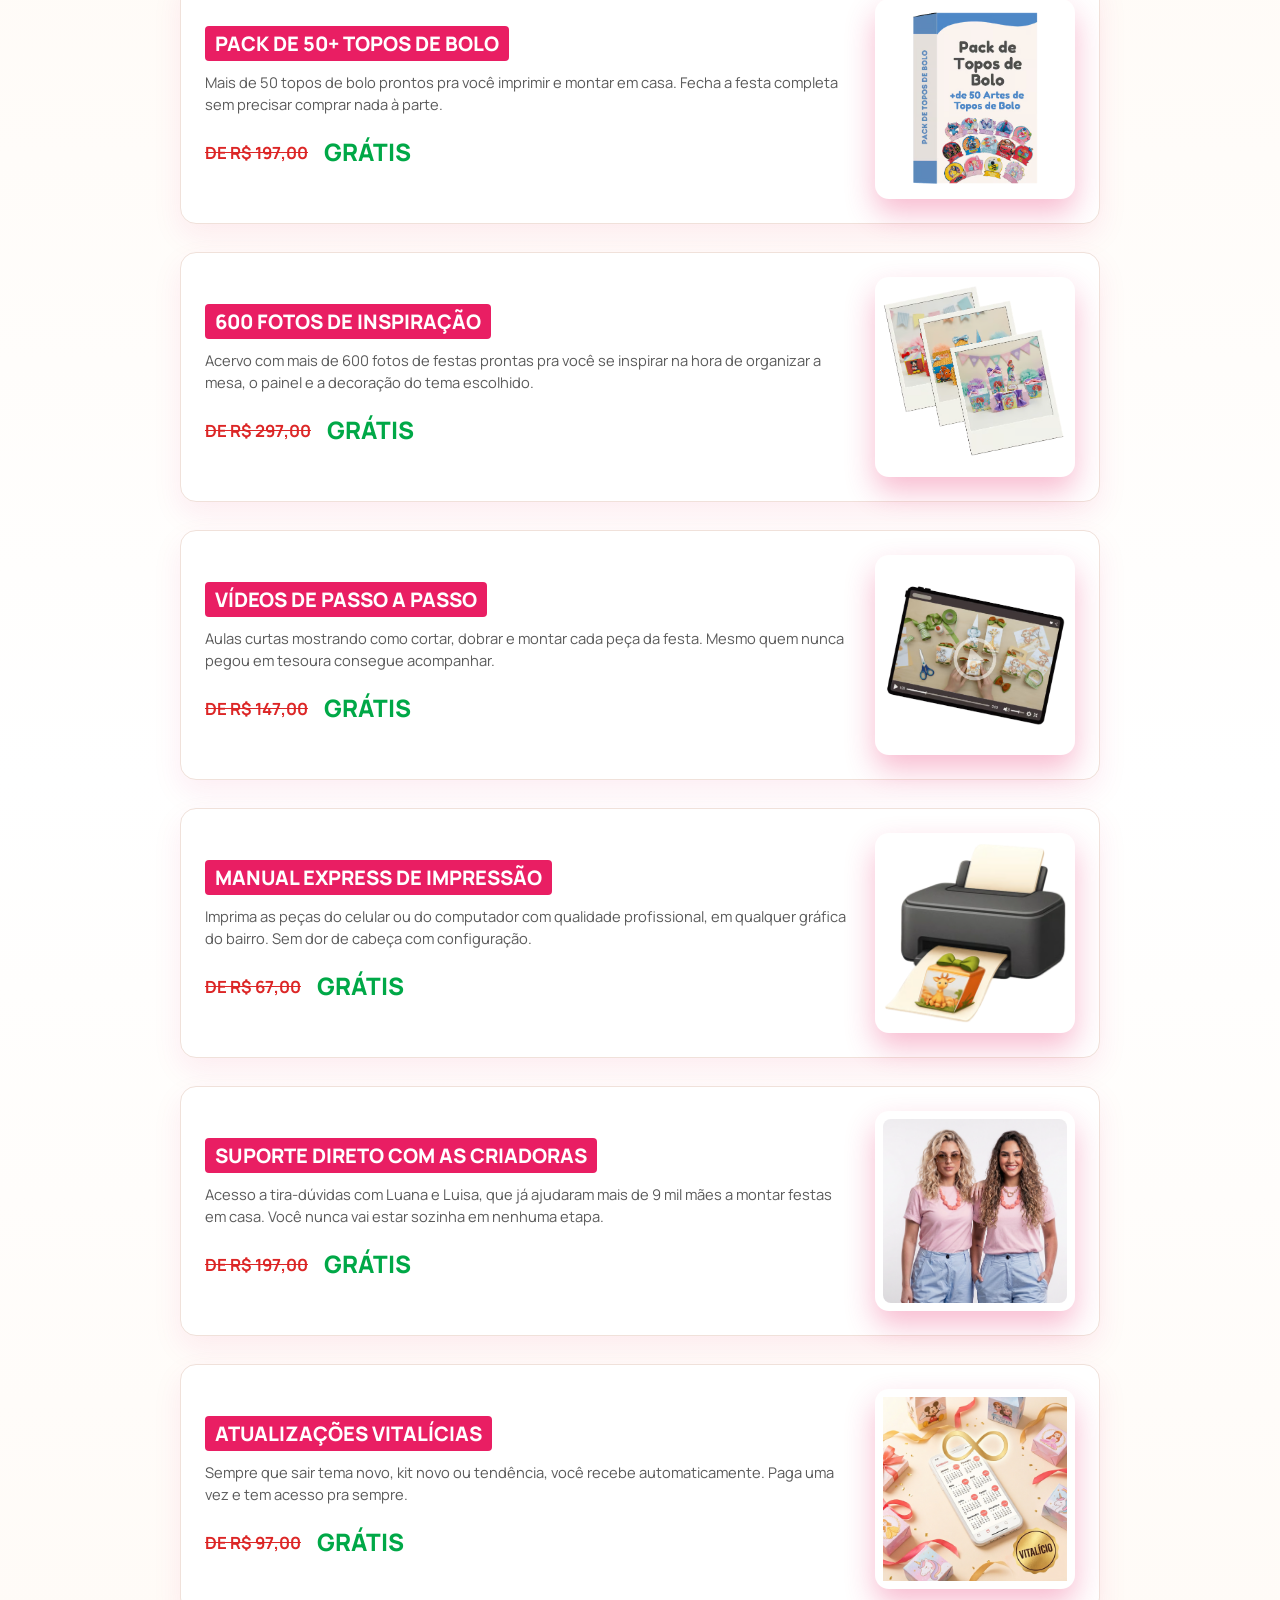
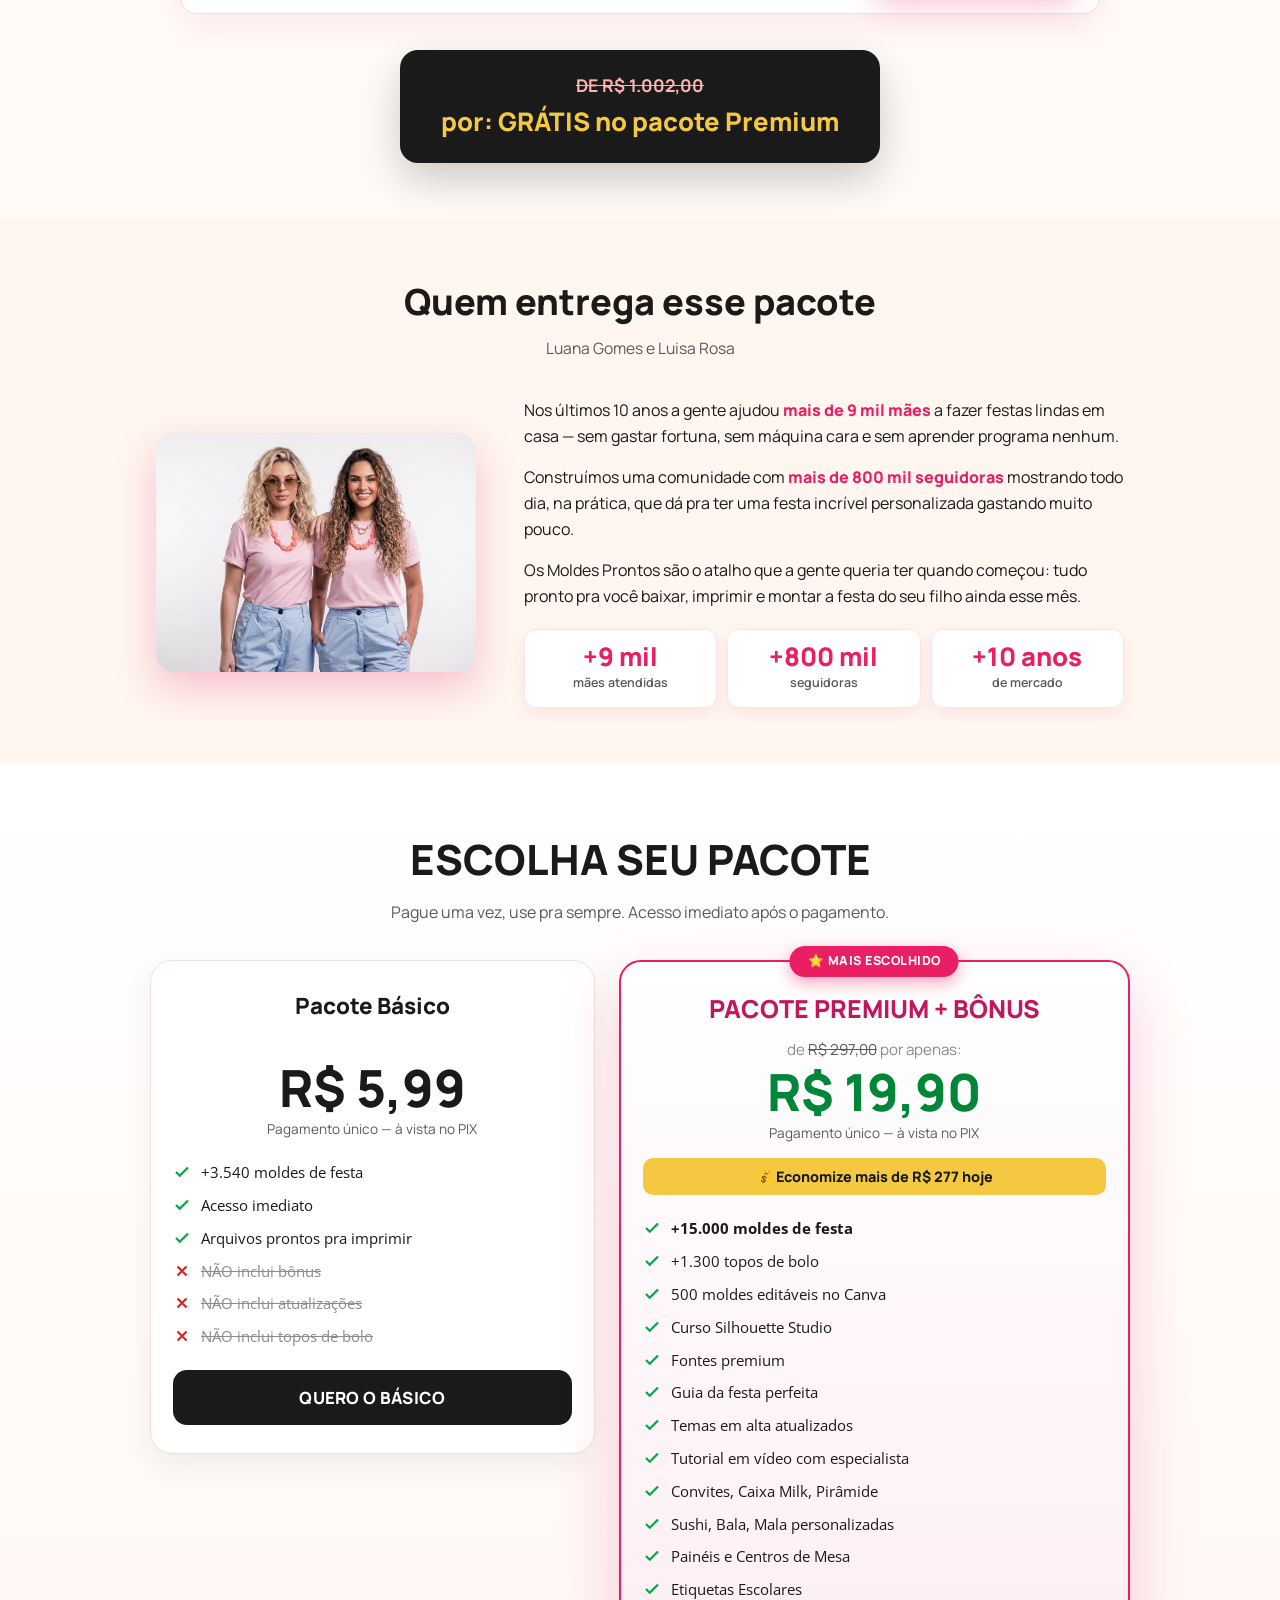
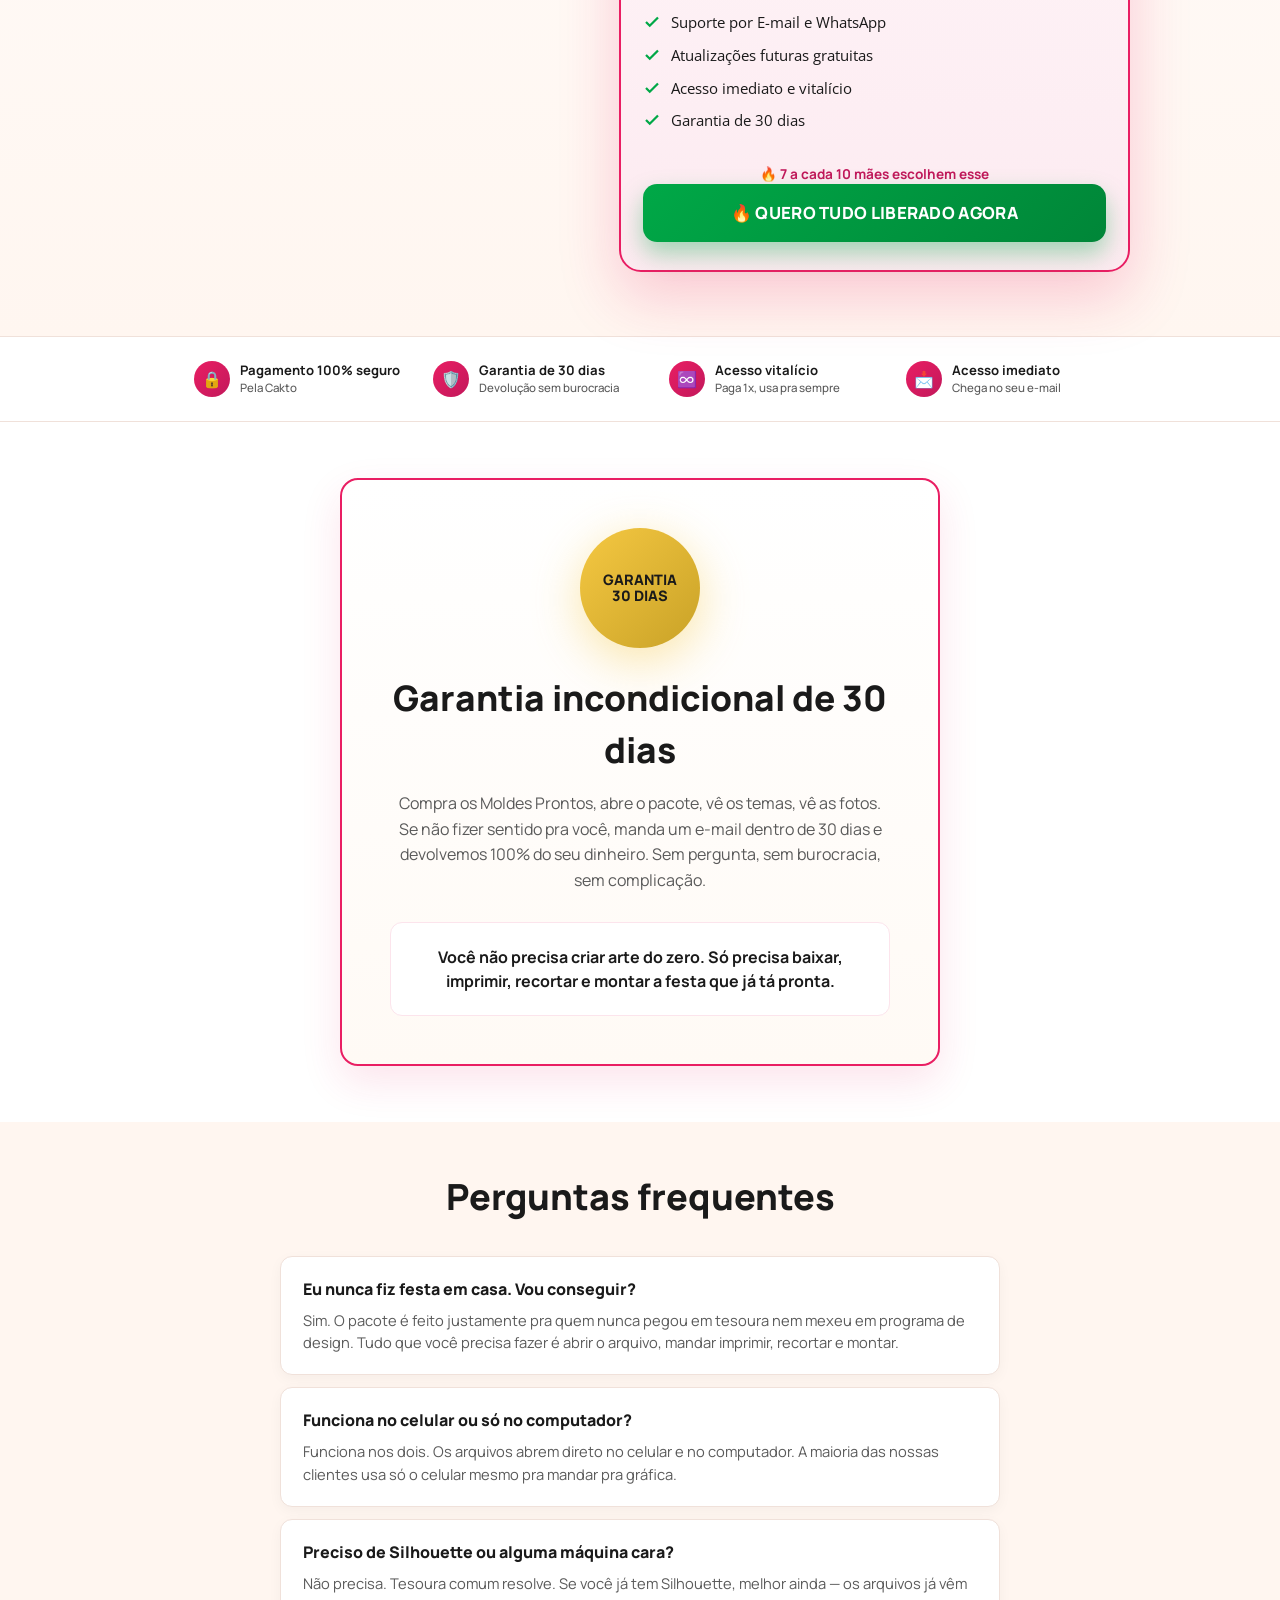
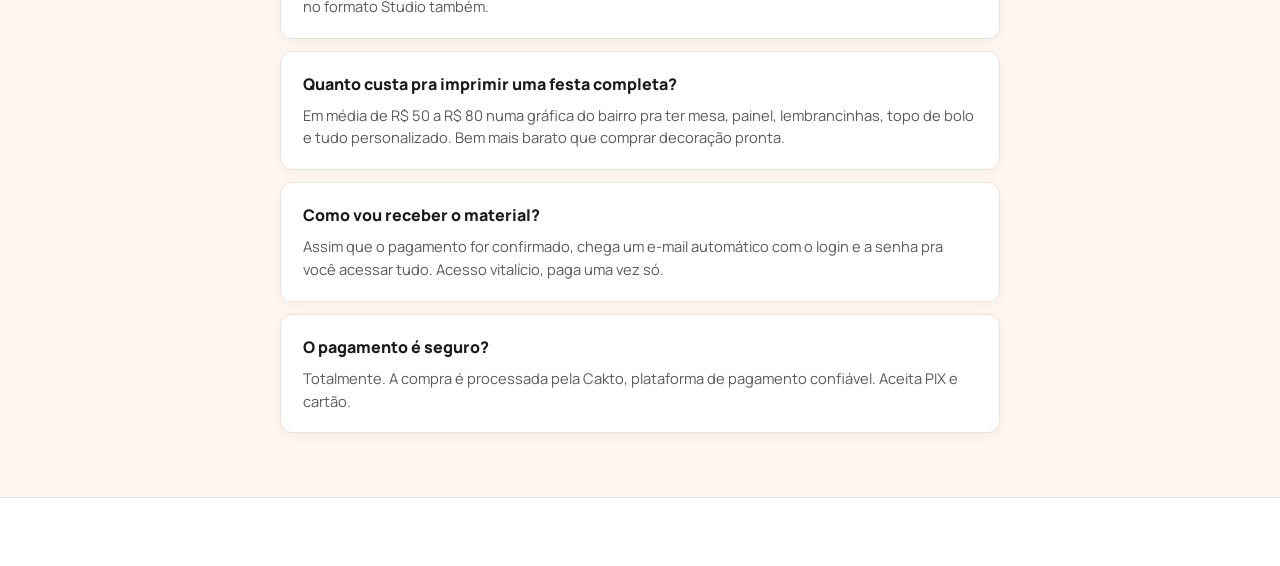
==== commit a5195ffc: "dasd" ====
--- a/index.html
+++ b/index.html
@@ -278,30 +278,24 @@
             position: absolute;
             top: -60px;
             right: 12px;
-            width: 150px;
+            width: 130px;
             aspect-ratio: 1;
-            border-radius: 9999px;
-            background: linear-gradient(135deg, var(--gold), var(--gold-dark));
-            display: flex;
-            align-items: center;
-            justify-content: center;
-            color: var(--ink);
-            font-weight: 900;
-            text-align: center;
-            padding: 14px;
-            line-height: 1.15;
-            font-size: 0.85rem;
-            filter: drop-shadow(0 10px 20px rgba(245, 200, 66, 0.45));
+            filter: drop-shadow(0 10px 18px rgba(0, 0, 0, 0.2));
             z-index: 10;
             transform: rotate(-12deg);
+        }
+
+        .seal-hero img {
+            width: 100%;
+            height: 100%;
+            object-fit: contain;
         }
 
         @media(min-width:768px) {
             .seal-hero {
                 top: -70px;
                 right: 24px;
-                width: 200px;
-                font-size: 1rem;
+                width: 160px;
             }
         }
 
@@ -2064,7 +2058,7 @@
             </div>
         </div>
         <div style="position:relative;margin-top:-12px">
-            <div class="seal-hero">ACESSO<br>VITALÍCIO<br>+ 30 DIAS<br>DE GARANTIA</div>
+            <div class="seal-hero"><img src="https://mapados10k.lovable.app/img/guarantee-seal.png" alt="Acesso vitalício + 30 dias de garantia" loading="lazy"></div>
             <div class="hero-price-bar" style="padding-top:46px">
                 <p class="price-old">de R$ 297,00</p>
                 <p class="label">A PARTIR DE</p>
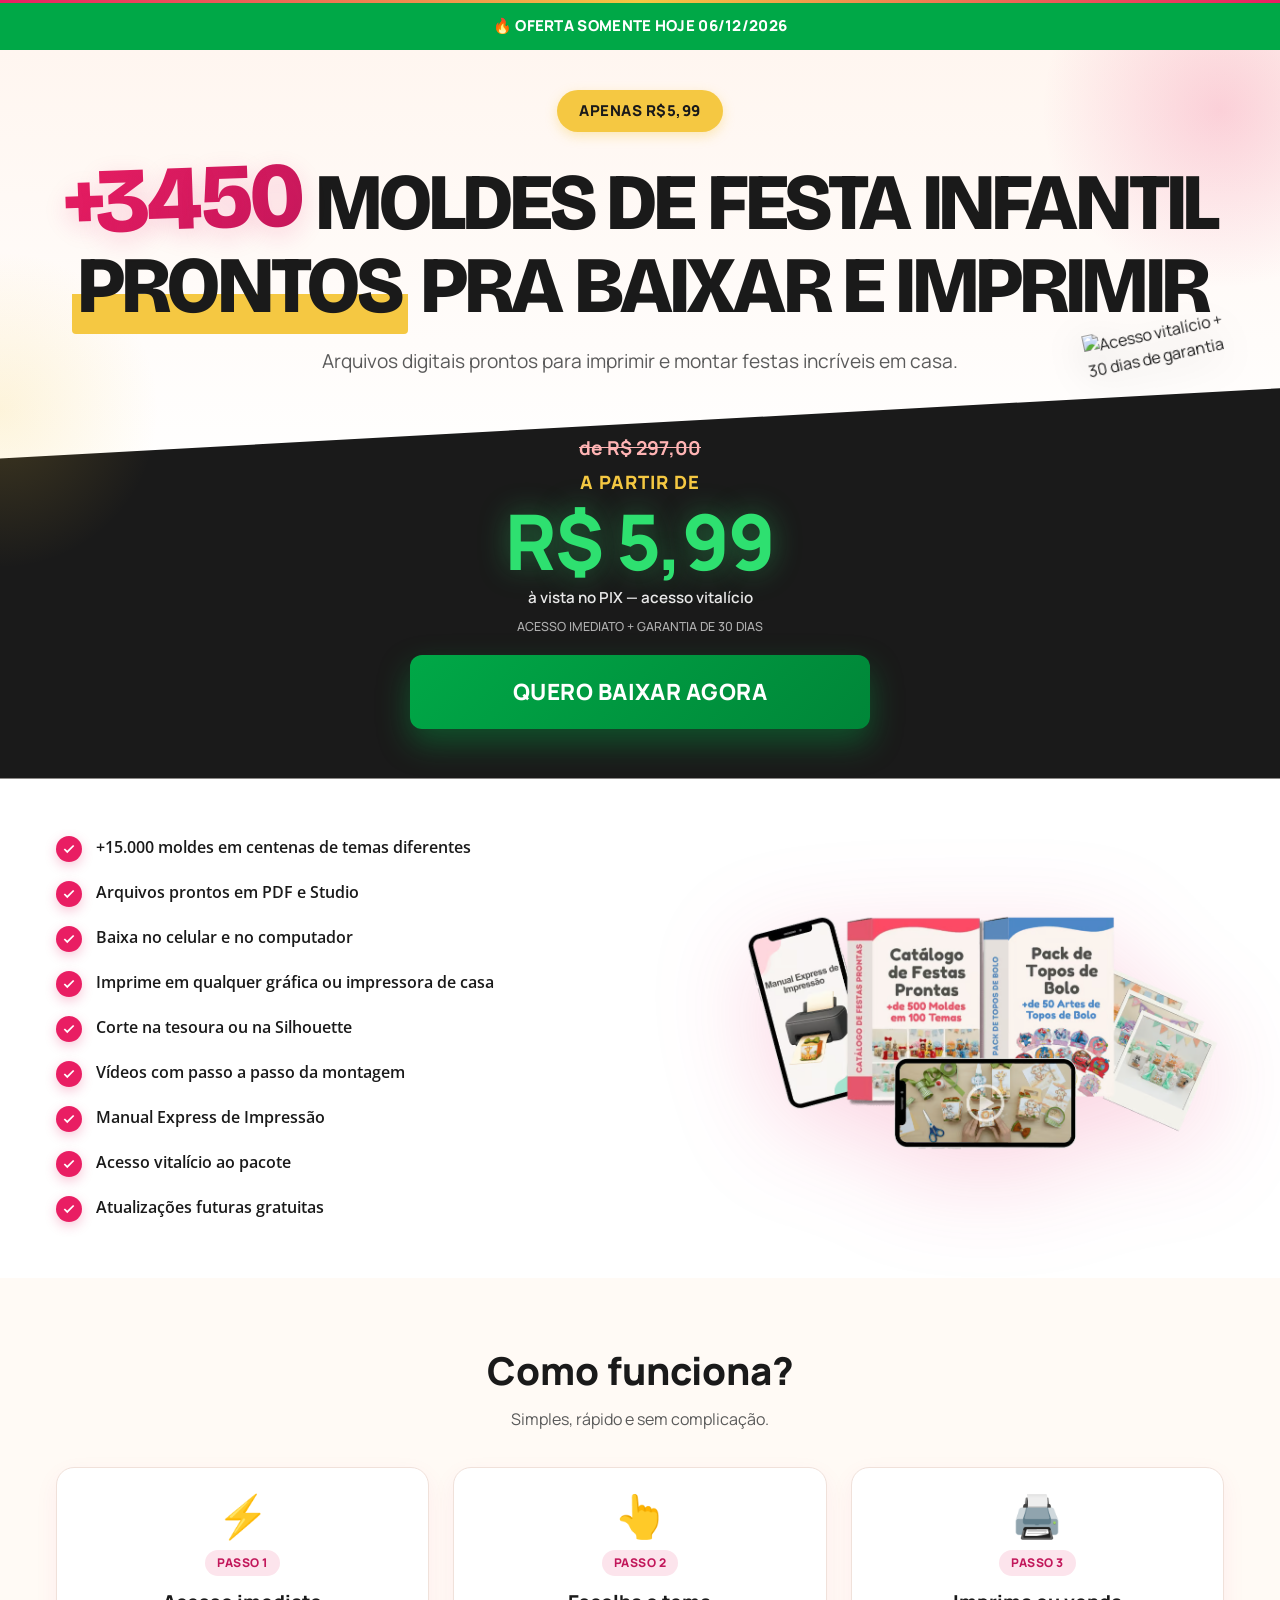
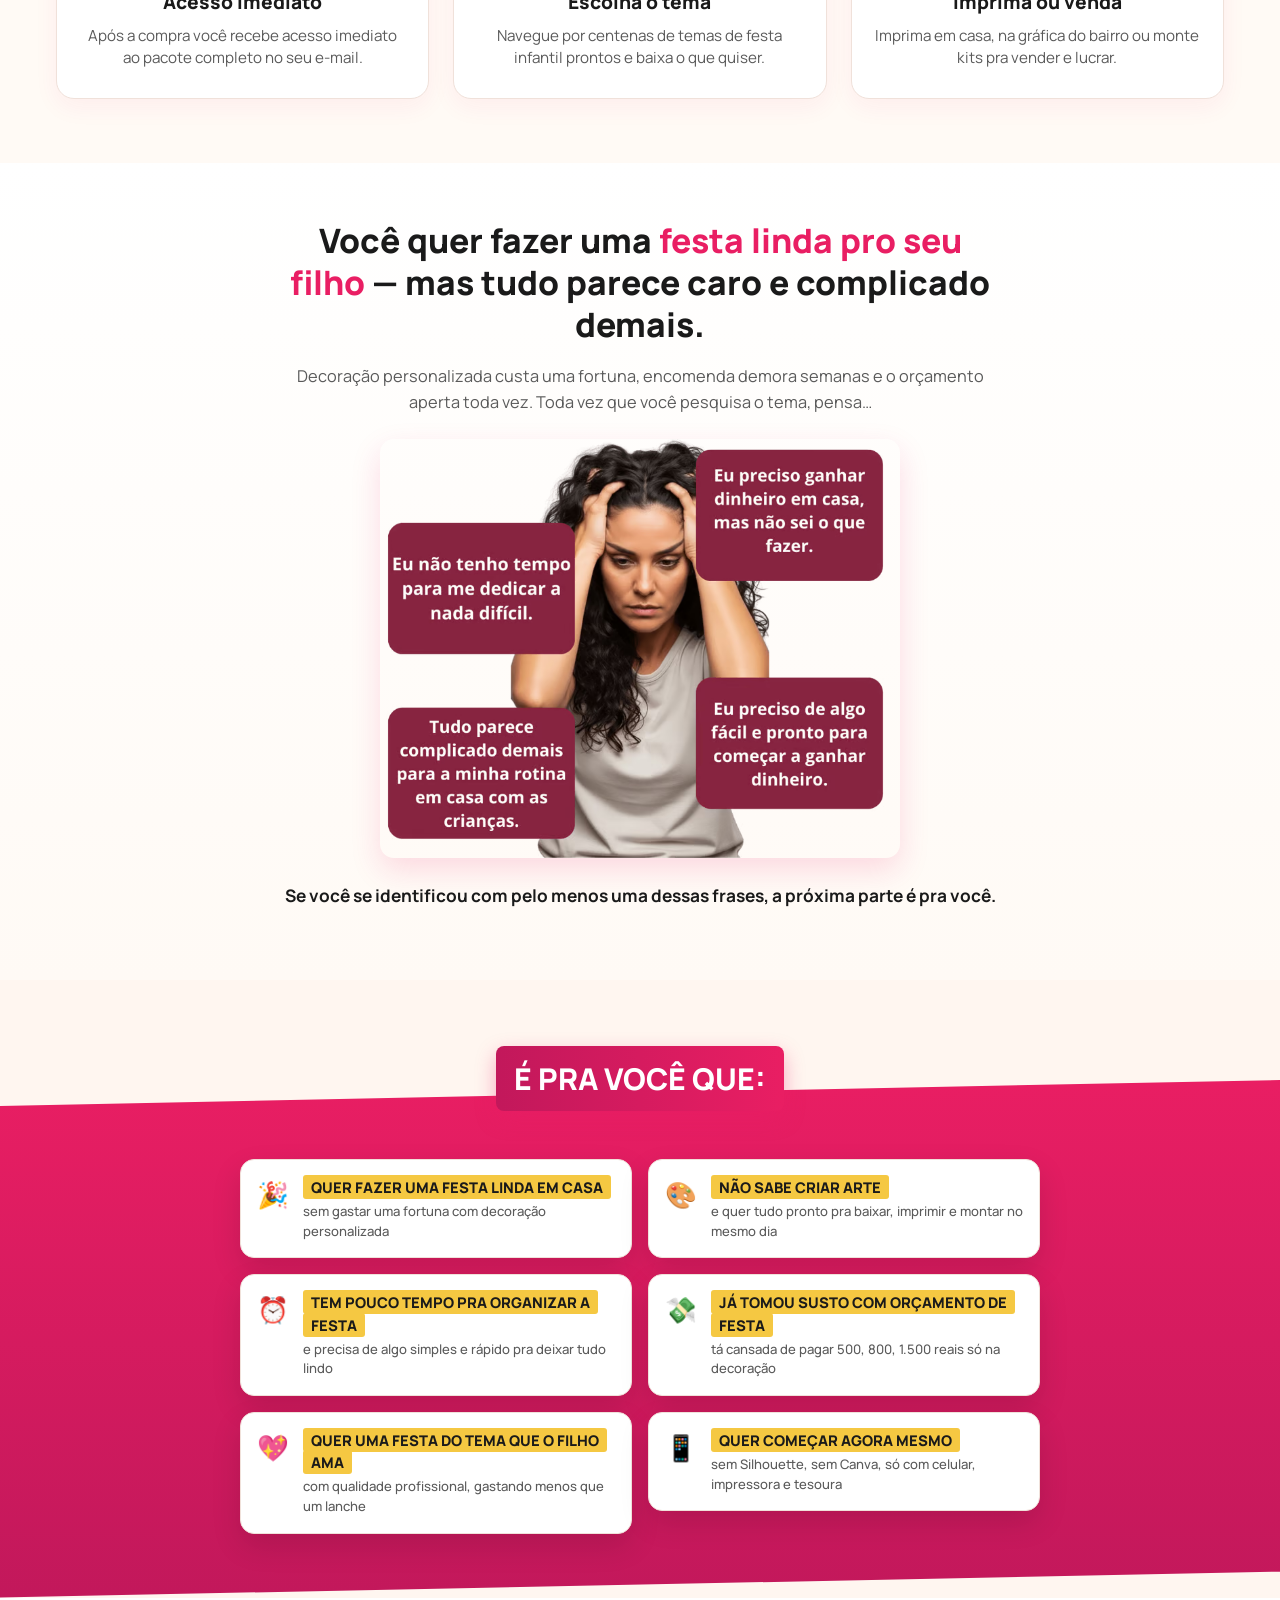
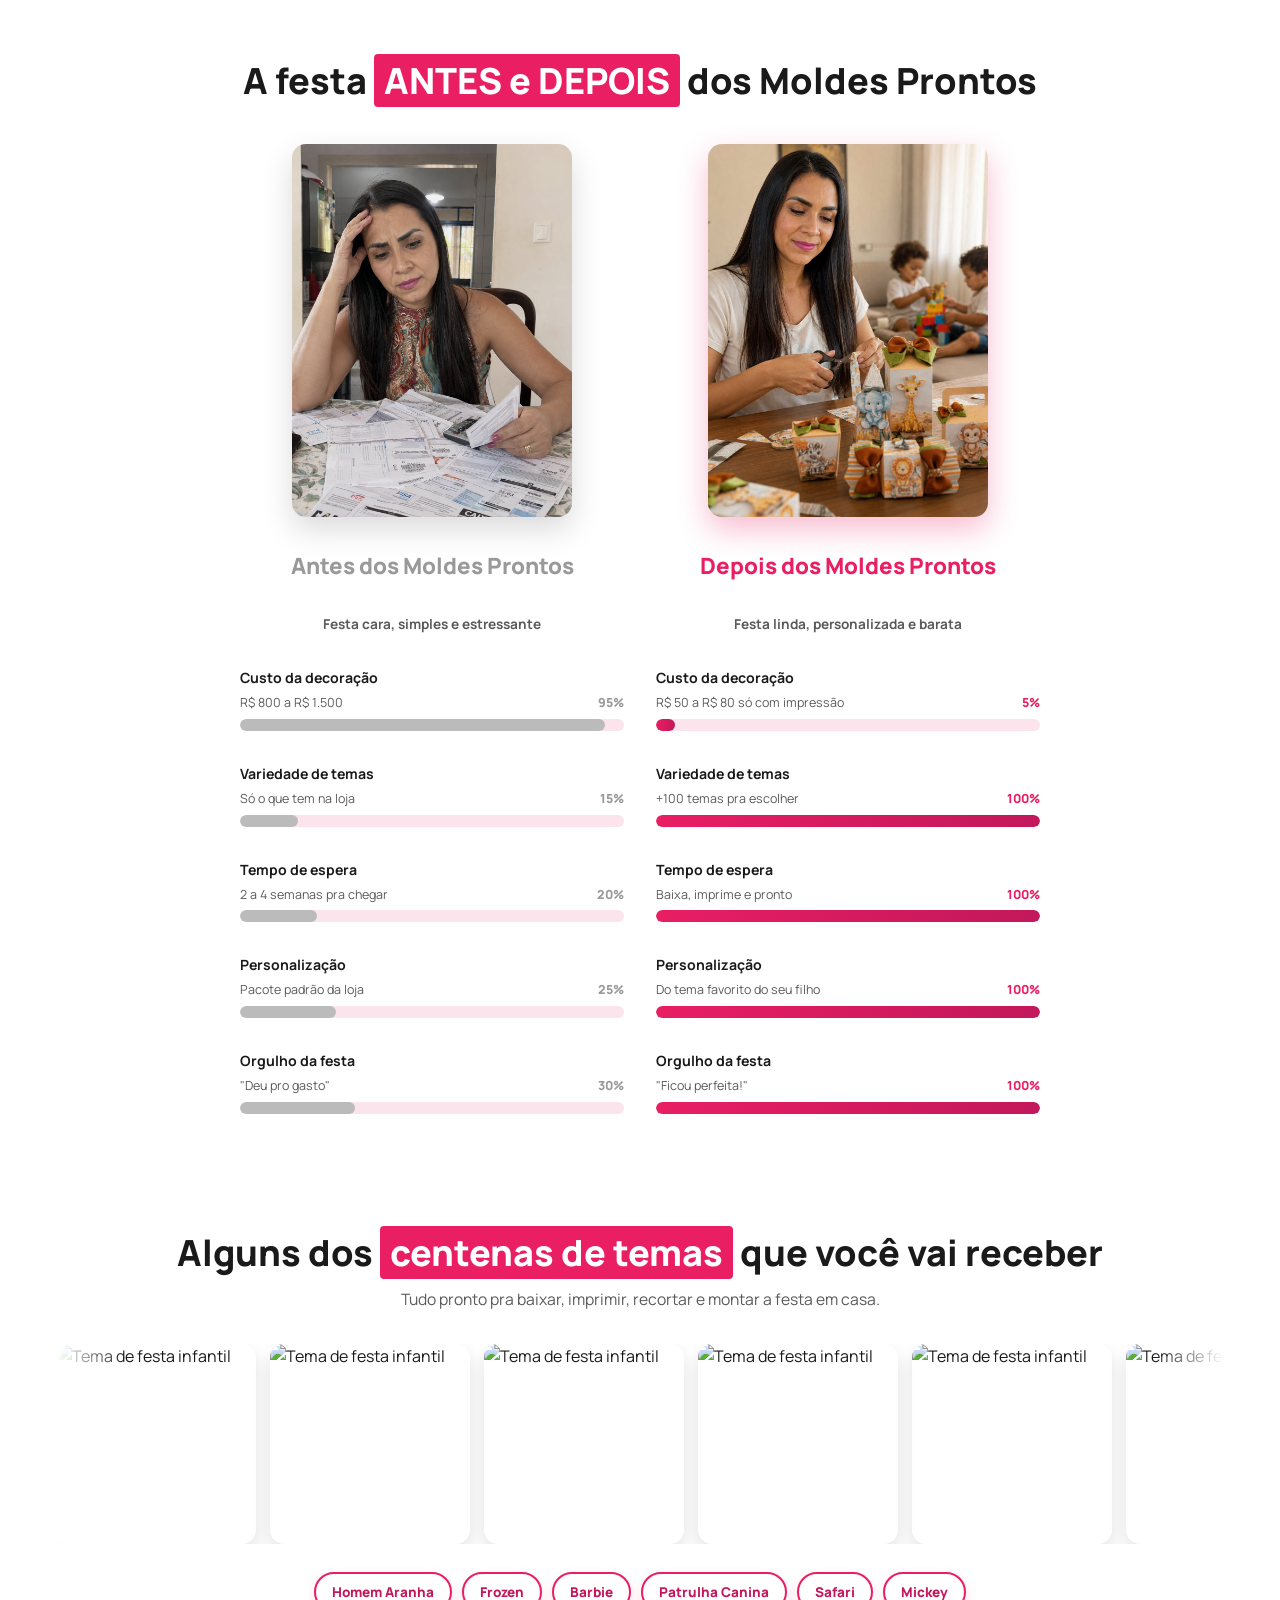
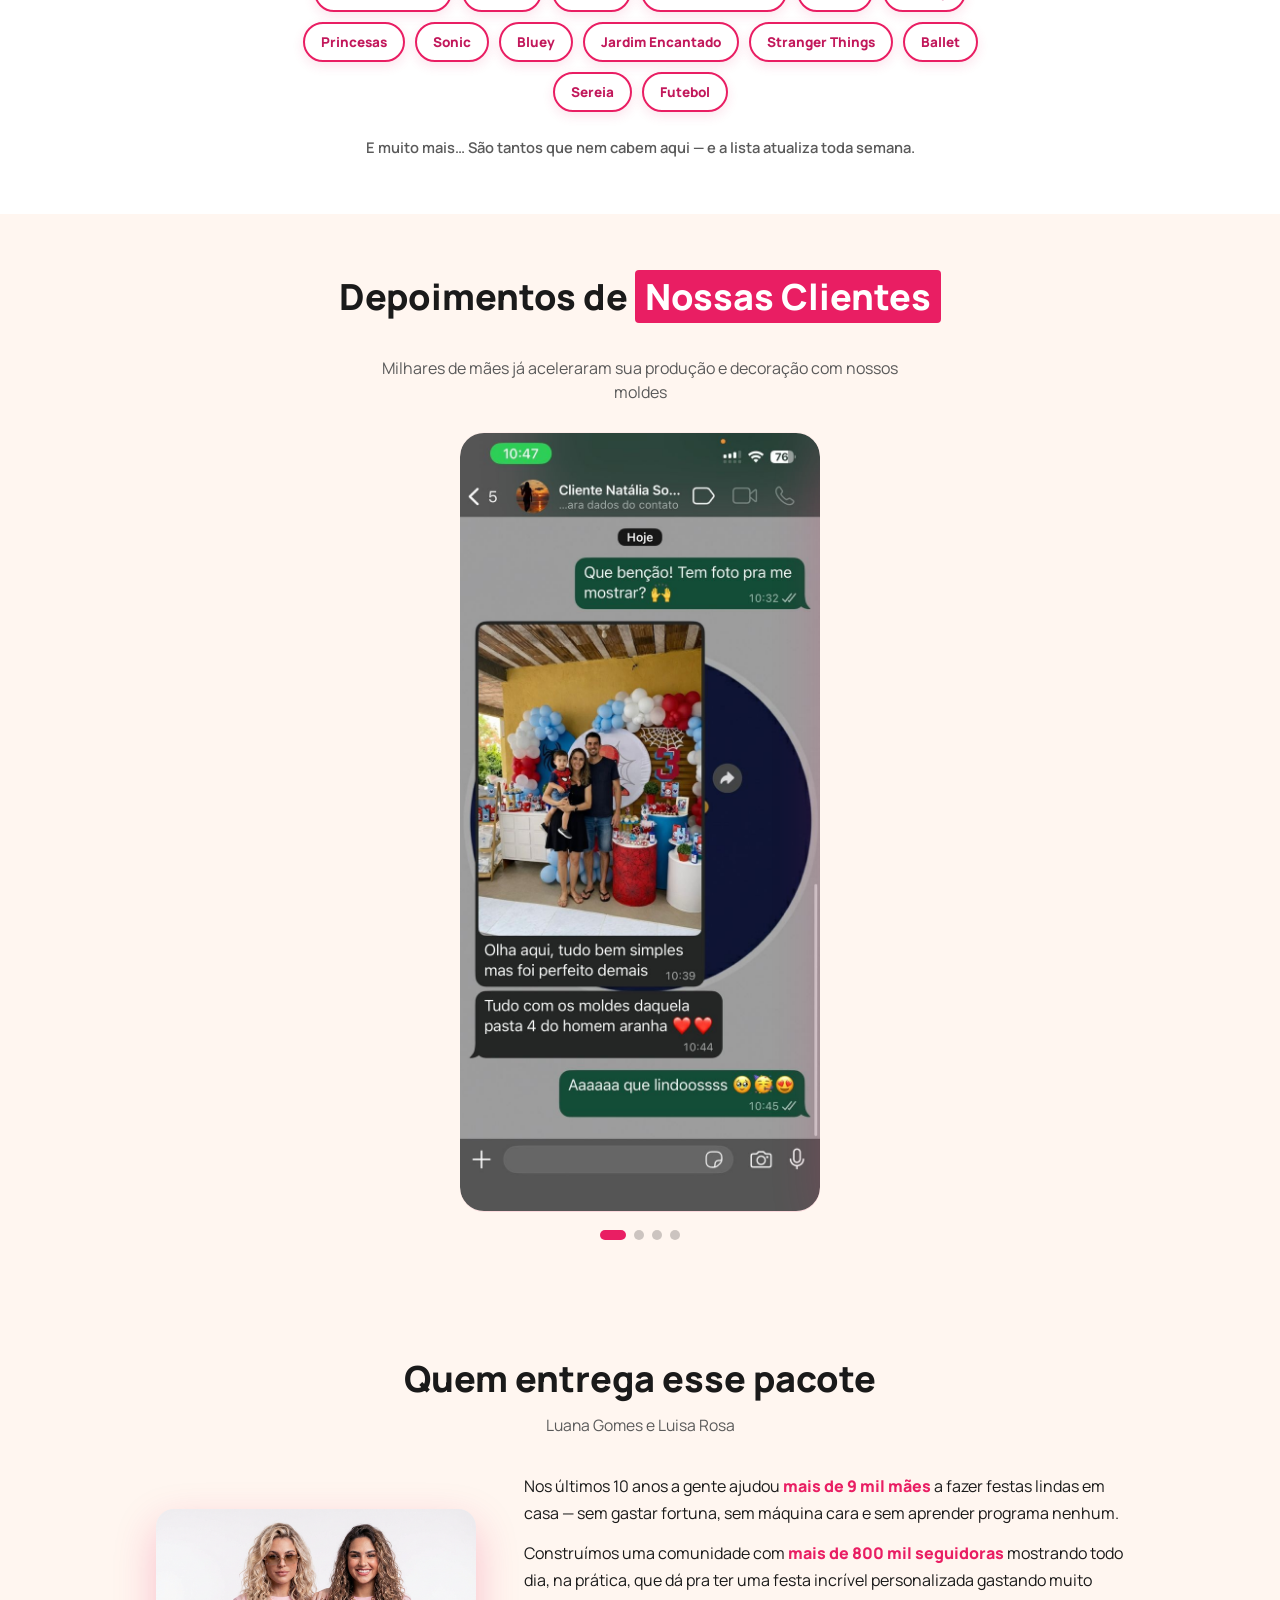
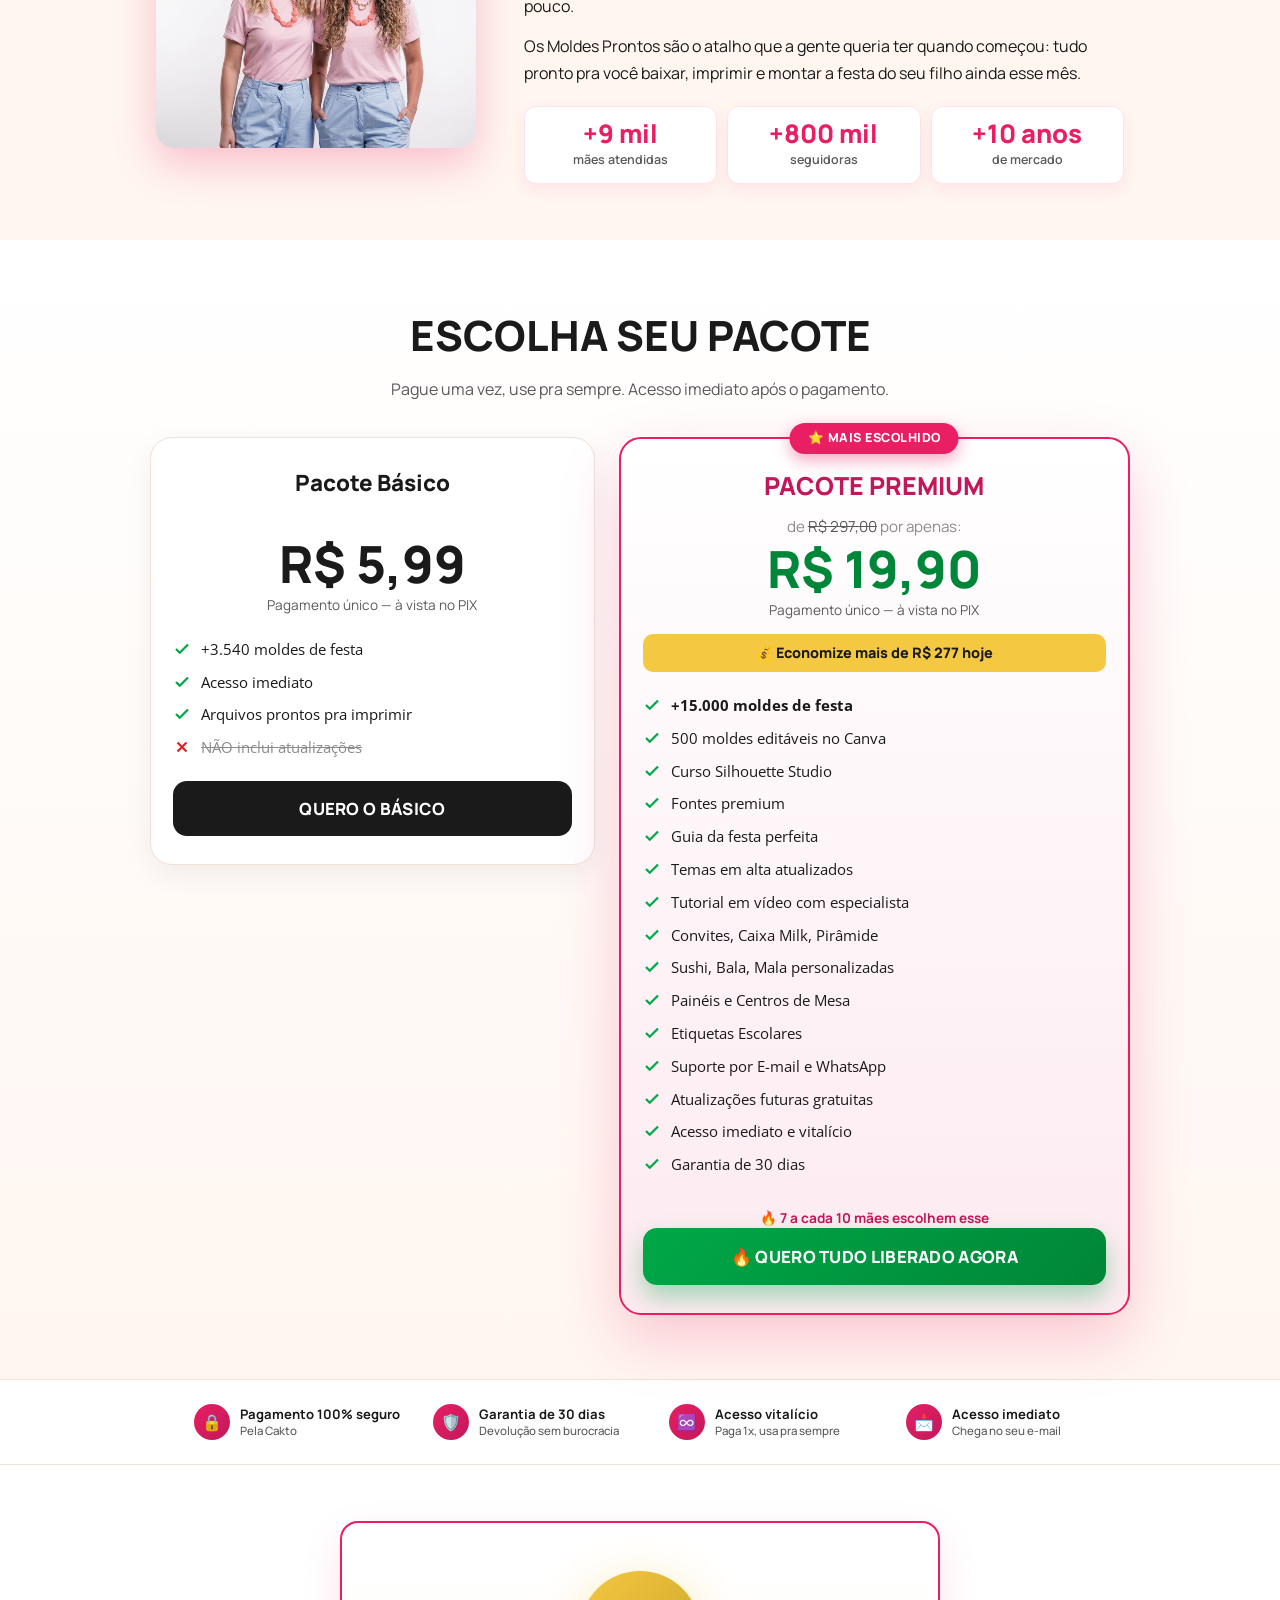
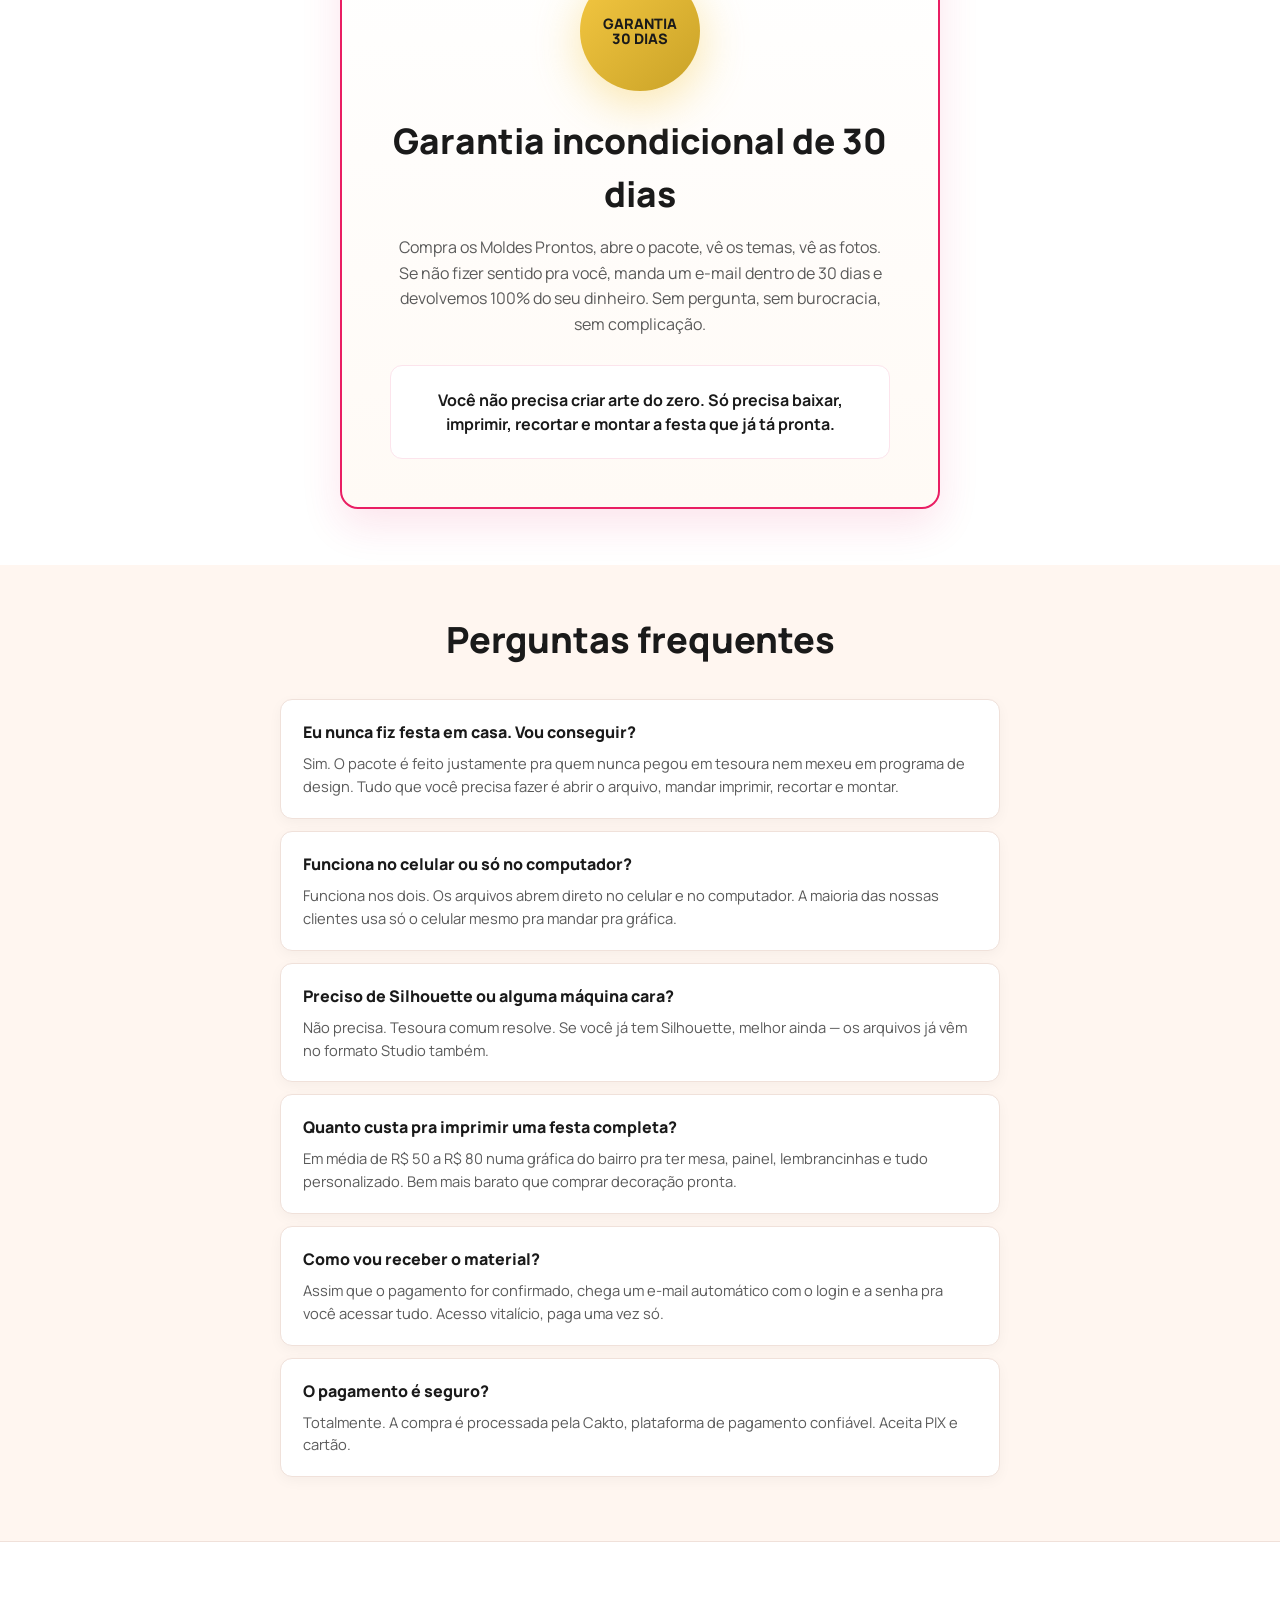
==== commit c8003d50: "dsa" ====
--- a/index.html
+++ b/index.html
@@ -835,121 +835,6 @@
             width: 26px;
         }
 
-        /* ===== BONUS ===== */
-        .bonus-section {
-            padding: 56px 0;
-            background: linear-gradient(180deg, var(--bg-soft) 0%, #fff 50%, var(--bg-soft) 100%);
-        }
-
-        .bonus-section h2 {
-            font-size: clamp(1.6rem, 4vw, 3rem);
-            font-weight: 900;
-            margin-bottom: 16px;
-            text-align: center;
-            color: var(--ink);
-        }
-
-        .bonus-section .subtitle-tag {
-            background: var(--gold);
-            color: var(--ink);
-            padding: 4px 14px;
-            font-weight: 800;
-            font-size: clamp(1.05rem, 2.5vw, 1.4rem);
-            display: inline-block;
-            box-decoration-break: clone;
-            -webkit-box-decoration-break: clone;
-            border-radius: 6px;
-            box-shadow: 0 6px 16px rgba(245, 200, 66, 0.35);
-        }
-
-        .bonus-list {
-            display: flex;
-            flex-direction: column;
-            gap: 28px;
-            max-width: 920px;
-            margin: 48px auto 0;
-        }
-
-        .bonus-card {
-            display: flex;
-            flex-direction: column;
-            align-items: center;
-            gap: 24px;
-            border: 1px solid var(--line);
-            border-radius: 16px;
-            padding: 24px;
-            background: #fff;
-            color: var(--ink);
-            box-shadow: 0 12px 30px rgba(233, 30, 99, 0.08);
-        }
-
-        @media(min-width:768px) {
-            .bonus-card {
-                flex-direction: row;
-            }
-        }
-
-        .bonus-card .info {
-            flex: 1;
-        }
-
-        .bonus-card .info h3 {
-            font-size: 1.25rem;
-            font-weight: 900;
-            margin-bottom: 12px;
-        }
-
-        .bonus-card .info h3 span {
-            background: var(--brand);
-            color: #fff;
-            padding: 4px 10px;
-            border-radius: 4px;
-        }
-
-        .bonus-card .info p {
-            font-size: 0.92rem;
-            color: var(--ink-soft);
-            line-height: 1.55;
-            margin-bottom: 18px;
-        }
-
-        .bonus-card .prices {
-            display: flex;
-            align-items: center;
-            gap: 16px;
-        }
-
-        .bonus-card .prices .old {
-            color: var(--red);
-            text-decoration: line-through;
-            font-weight: 700;
-            font-size: 1.05rem;
-        }
-
-        .bonus-card .prices .free {
-            color: var(--green);
-            font-weight: 900;
-            font-size: 1.5rem;
-        }
-
-        .bonus-card .image {
-            flex-shrink: 0;
-            width: 200px;
-            height: 200px;
-            border-radius: 14px;
-            background: linear-gradient(135deg, var(--brand) 0%, var(--brand-dark) 100%);
-            display: flex;
-            align-items: center;
-            justify-content: center;
-            font-weight: 900;
-            color: #fff;
-            font-size: 0.95rem;
-            text-align: center;
-            padding: 14px;
-            line-height: 1.25;
-            box-shadow: 0 14px 30px rgba(233, 30, 99, 0.3);
-        }
-
         /* ===== OFFER ===== */
         .offer {
             background: #fff;
@@ -1896,15 +1781,6 @@
         }
         .pkg-trend { display: flex; align-items: center; justify-content: center; gap: 6px; color: var(--brand-dark); font-size: 0.85rem; font-weight: 700; margin-top: 10px; }
 
-        /* ===== BONUS VALUE STAMP ===== */
-        .bonus-value-stamp {
-            margin: 36px auto 0; max-width: 480px;
-            background: var(--ink); color: #fff; border-radius: 18px; padding: 22px;
-            text-align: center; box-shadow: 0 16px 40px rgba(0,0,0,0.2);
-        }
-        .bonus-value-stamp .from { color: #FFB4B4; text-decoration: line-through; font-weight: 700; font-size: 1.1rem; }
-        .bonus-value-stamp .to { color: var(--gold); font-size: 1.6rem; font-weight: 900; margin-top: 4px; }
-
         /* ===== UPSELL MODAL ===== */
         body.modal-open { overflow: hidden; }
         .upsell-modal-backdrop {
@@ -2136,15 +2012,6 @@
                                     <path d="M20 6L9 17l-5-5" />
                                 </svg></div>
                             <p>Manual Express de Impressão</p>
-                        </div>
-                    </div>
-                    <div class="reveal from-up" data-delay="350">
-                        <div class="benefit-item">
-                            <div class="benefit-check"><svg viewBox="0 0 24 24" fill="none" stroke="currentColor"
-                                    stroke-width="3">
-                                    <path d="M20 6L9 17l-5-5" />
-                                </svg></div>
-                            <p>Pack com 50+ topos de bolo</p>
                         </div>
                     </div>
                     <div class="reveal from-up" data-delay="400">
@@ -2524,112 +2391,6 @@
         </div>
     </section>
 
-    <!-- BONUS -->
-    <section class="bonus-section">
-        <div class="container">
-            <div class="reveal from-up">
-                <h2 class="text-center">COMPRANDO HOJE</h2>
-                <p class="text-center"><span class="subtitle-tag">VOCÊ LEVA TUDO ISSO DE GRAÇA</span></p>
-            </div>
-            <div class="bonus-list">
-                <div class="reveal from-left" data-delay="100">
-                    <div class="bonus-card">
-                        <div class="info">
-                            <h3><span>PACK DE 50+ TOPOS DE BOLO</span></h3>
-                            <p>Mais de 50 topos de bolo prontos pra você imprimir e montar em casa. Fecha a festa
-                                completa sem precisar comprar nada à parte.</p>
-                            <div class="prices"><span class="old">DE R$ 197,00</span><span class="free">GRÁTIS</span>
-                            </div>
-                        </div>
-                        <div class="image" style="background:#fff;padding:8px;overflow:hidden;">
-                            <img src="pack-de-topo-de-bolos.avif" alt="Pack de 50+ topos de bolo"
-                                style="width:100%;height:100%;object-fit:contain;">
-                        </div>
-                    </div>
-                </div>
-                <div class="reveal from-right" data-delay="100">
-                    <div class="bonus-card">
-                        <div class="info">
-                            <h3><span>600 FOTOS DE INSPIRAÇÃO</span></h3>
-                            <p>Acervo com mais de 600 fotos de festas prontas pra você se inspirar na hora de
-                                organizar a mesa, o painel e a decoração do tema escolhido.</p>
-                            <div class="prices"><span class="old">DE R$ 297,00</span><span class="free">GRÁTIS</span>
-                            </div>
-                        </div>
-                        <div class="image" style="background:#fff;padding:8px;overflow:hidden;">
-                            <img src="fotos-profissionais.avif" alt="600 fotos profissionais"
-                                style="width:100%;height:100%;object-fit:contain;">
-                        </div>
-                    </div>
-                </div>
-                <div class="reveal from-left" data-delay="100">
-                    <div class="bonus-card">
-                        <div class="info">
-                            <h3><span>VÍDEOS DE PASSO A PASSO</span></h3>
-                            <p>Aulas curtas mostrando como cortar, dobrar e montar cada peça da festa. Mesmo quem nunca
-                                pegou em tesoura consegue acompanhar.</p>
-                            <div class="prices"><span class="old">DE R$ 147,00</span><span class="free">GRÁTIS</span>
-                            </div>
-                        </div>
-                        <div class="image" style="background:#fff;padding:8px;overflow:hidden;">
-                            <img src="videos-com-passo-a-passo.avif" alt="Vídeos com passo a passo"
-                                style="width:100%;height:100%;object-fit:contain;">
-                        </div>
-                    </div>
-                </div>
-                <div class="reveal from-right" data-delay="100">
-                    <div class="bonus-card">
-                        <div class="info">
-                            <h3><span>MANUAL EXPRESS DE IMPRESSÃO</span></h3>
-                            <p>Imprima as peças do celular ou do computador com qualidade profissional, em qualquer
-                                gráfica do bairro. Sem dor de cabeça com configuração.</p>
-                            <div class="prices"><span class="old">DE R$ 67,00</span><span class="free">GRÁTIS</span>
-                            </div>
-                        </div>
-                        <div class="image" style="background:#fff;padding:8px;overflow:hidden;">
-                            <img src="manual-da-impressao.avif" alt="Manual Express de Impressão"
-                                style="width:100%;height:100%;object-fit:contain;">
-                        </div>
-                    </div>
-                </div>
-                <div class="reveal from-left" data-delay="100">
-                    <div class="bonus-card">
-                        <div class="info">
-                            <h3><span>SUPORTE DIRETO COM AS CRIADORAS</span></h3>
-                            <p>Acesso a tira-dúvidas com Luana e Luisa, que já ajudaram mais de 9 mil mães a montar
-                                festas em casa. Você nunca vai estar sozinha em nenhuma etapa.</p>
-                            <div class="prices"><span class="old">DE R$ 197,00</span><span class="free">GRÁTIS</span>
-                            </div>
-                        </div>
-                        <div class="image" style="background:#fff;padding:8px;overflow:hidden;">
-                            <img src="quemsomos.png" alt="Suporte direto com as criadoras"
-                                style="width:100%;height:100%;object-fit:cover;border-radius:8px;">
-                        </div>
-                    </div>
-                </div>
-                <div class="reveal from-right" data-delay="100">
-                    <div class="bonus-card">
-                        <div class="info">
-                            <h3><span>ATUALIZAÇÕES VITALÍCIAS</span></h3>
-                            <p>Sempre que sair tema novo, kit novo ou tendência, você recebe automaticamente. Paga uma
-                                vez e tem acesso pra sempre.</p>
-                            <div class="prices"><span class="old">DE R$ 97,00</span><span class="free">GRÁTIS</span>
-                            </div>
-                        </div>
-                        <div class="image" style="background:#fff;padding:8px;overflow:hidden;">
-                            <img src="bonus-vitalicio.png" alt="Atualizações Vitalícias Grátis"
-                                style="width:100%;height:100%;object-fit:contain;">
-                        </div>
-                    </div>
-                </div>
-            </div>
-            <div class="bonus-value-stamp reveal from-up">
-                <div class="from">DE R$ 1.002,00</div>
-                <div class="to">por: GRÁTIS no pacote Premium</div>
-            </div>
-        </div>
-    </section>
-
     <!-- CRIADORAS -->
     <section class="creators">
         <div class="container">
@@ -2691,9 +2452,7 @@
                             <li><svg class="ico-c" viewBox="0 0 24 24" fill="none" stroke="currentColor" stroke-width="3"><path d="M20 6L9 17l-5-5"/></svg>+3.540 moldes de festa</li>
                             <li><svg class="ico-c" viewBox="0 0 24 24" fill="none" stroke="currentColor" stroke-width="3"><path d="M20 6L9 17l-5-5"/></svg>Acesso imediato</li>
                             <li><svg class="ico-c" viewBox="0 0 24 24" fill="none" stroke="currentColor" stroke-width="3"><path d="M20 6L9 17l-5-5"/></svg>Arquivos prontos pra imprimir</li>
-                            <li class="off"><svg class="ico-x" viewBox="0 0 24 24" fill="none" stroke="currentColor" stroke-width="3"><path d="M18 6L6 18M6 6l12 12"/></svg>NÃO inclui bônus</li>
                             <li class="off"><svg class="ico-x" viewBox="0 0 24 24" fill="none" stroke="currentColor" stroke-width="3"><path d="M18 6L6 18M6 6l12 12"/></svg>NÃO inclui atualizações</li>
-                            <li class="off"><svg class="ico-x" viewBox="0 0 24 24" fill="none" stroke="currentColor" stroke-width="3"><path d="M18 6L6 18M6 6l12 12"/></svg>NÃO inclui topos de bolo</li>
                         </ul>
                         <button type="button" class="pkg-cta basic" data-href="https://pay.cakto.com.br/etmvktn">QUERO O BÁSICO</button>
                     </div>
@@ -2703,14 +2462,13 @@
                 <div class="reveal from-right" data-delay="120">
                     <div class="pkg-card featured">
                         <span class="pkg-badge">⭐ MAIS ESCOLHIDO</span>
-                        <h3 class="pkg-title">PACOTE PREMIUM + BÔNUS</h3>
+                        <h3 class="pkg-title">PACOTE PREMIUM</h3>
                         <div class="pkg-price-old">de <s>R$ 297,00</s> por apenas:</div>
                         <div class="pkg-price">R$ 19,90</div>
                         <p class="pkg-price-note">Pagamento único — à vista no PIX</p>
                         <div class="pkg-save">💰 Economize mais de R$ 277 hoje</div>
                         <ul class="pkg-list">
                             <li><svg class="ico-c" viewBox="0 0 24 24" fill="none" stroke="currentColor" stroke-width="3"><path d="M20 6L9 17l-5-5"/></svg><strong>+15.000 moldes de festa</strong></li>
-                            <li><svg class="ico-c" viewBox="0 0 24 24" fill="none" stroke="currentColor" stroke-width="3"><path d="M20 6L9 17l-5-5"/></svg>+1.300 topos de bolo</li>
                             <li><svg class="ico-c" viewBox="0 0 24 24" fill="none" stroke="currentColor" stroke-width="3"><path d="M20 6L9 17l-5-5"/></svg>500 moldes editáveis no Canva</li>
                             <li><svg class="ico-c" viewBox="0 0 24 24" fill="none" stroke="currentColor" stroke-width="3"><path d="M20 6L9 17l-5-5"/></svg>Curso Silhouette Studio</li>
                             <li><svg class="ico-c" viewBox="0 0 24 24" fill="none" stroke="currentColor" stroke-width="3"><path d="M20 6L9 17l-5-5"/></svg>Fontes premium</li>
@@ -2799,8 +2557,8 @@
                 </div>
                 <div class="faq-item">
                     <h3>Quanto custa pra imprimir uma festa completa?</h3>
-                    <p>Em média de R$ 50 a R$ 80 numa gráfica do bairro pra ter mesa, painel, lembrancinhas, topo de
-                        bolo e tudo personalizado. Bem mais barato que comprar decoração pronta.</p>
+                    <p>Em média de R$ 50 a R$ 80 numa gráfica do bairro pra ter mesa, painel, lembrancinhas
+                        e tudo personalizado. Bem mais barato que comprar decoração pronta.</p>
                 </div>
                 <div class="faq-item">
                     <h3>Como vou receber o material?</h3>
@@ -2957,7 +2715,6 @@
                 <div class="upsell-modal__bonus-title">🎁 Tudo que você leva no Premium:</div>
                 <ul class="upsell-modal__list">
                     <li><strong>+15.000 moldes de festa</strong> (mais de 4x o básico)</li>
-                    <li>+1.300 topos de bolo</li>
                     <li>500 moldes editáveis no Canva</li>
                     <li>Curso Silhouette Studio</li>
                     <li>Fontes premium</li>
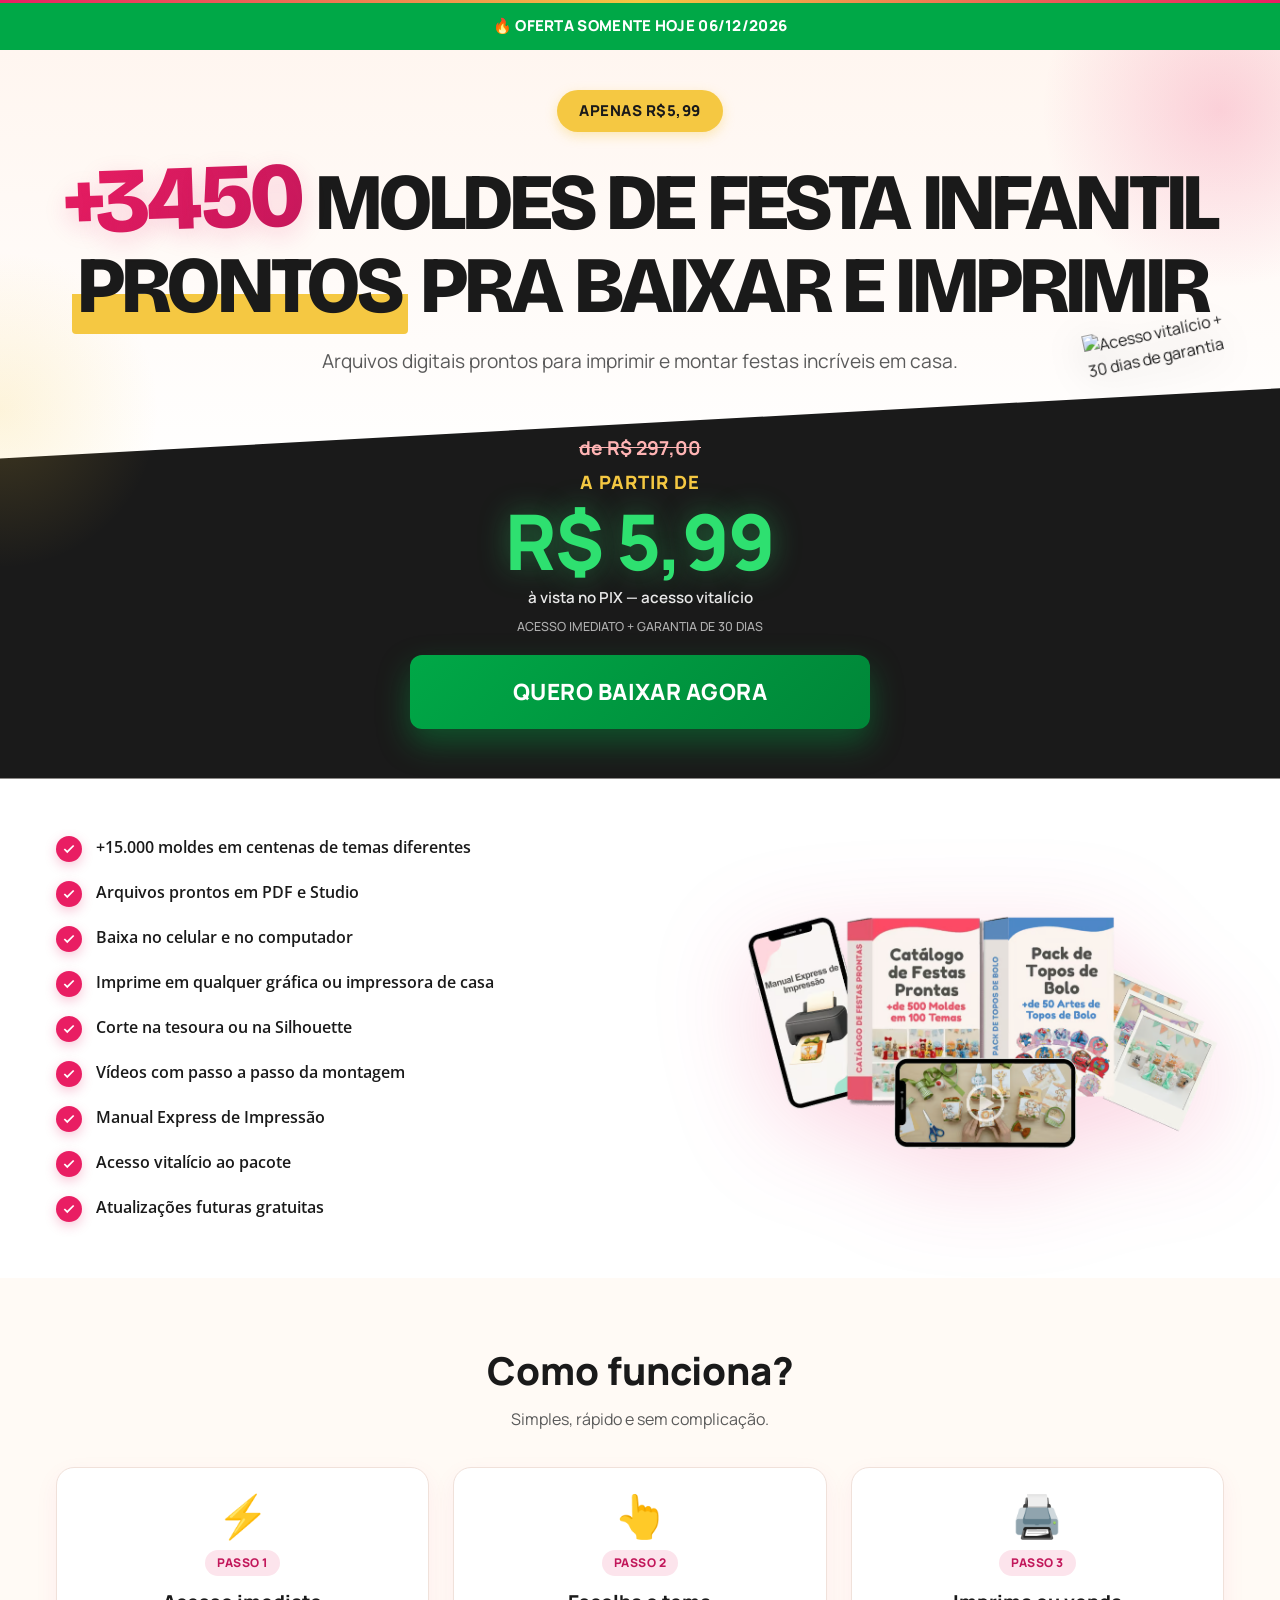
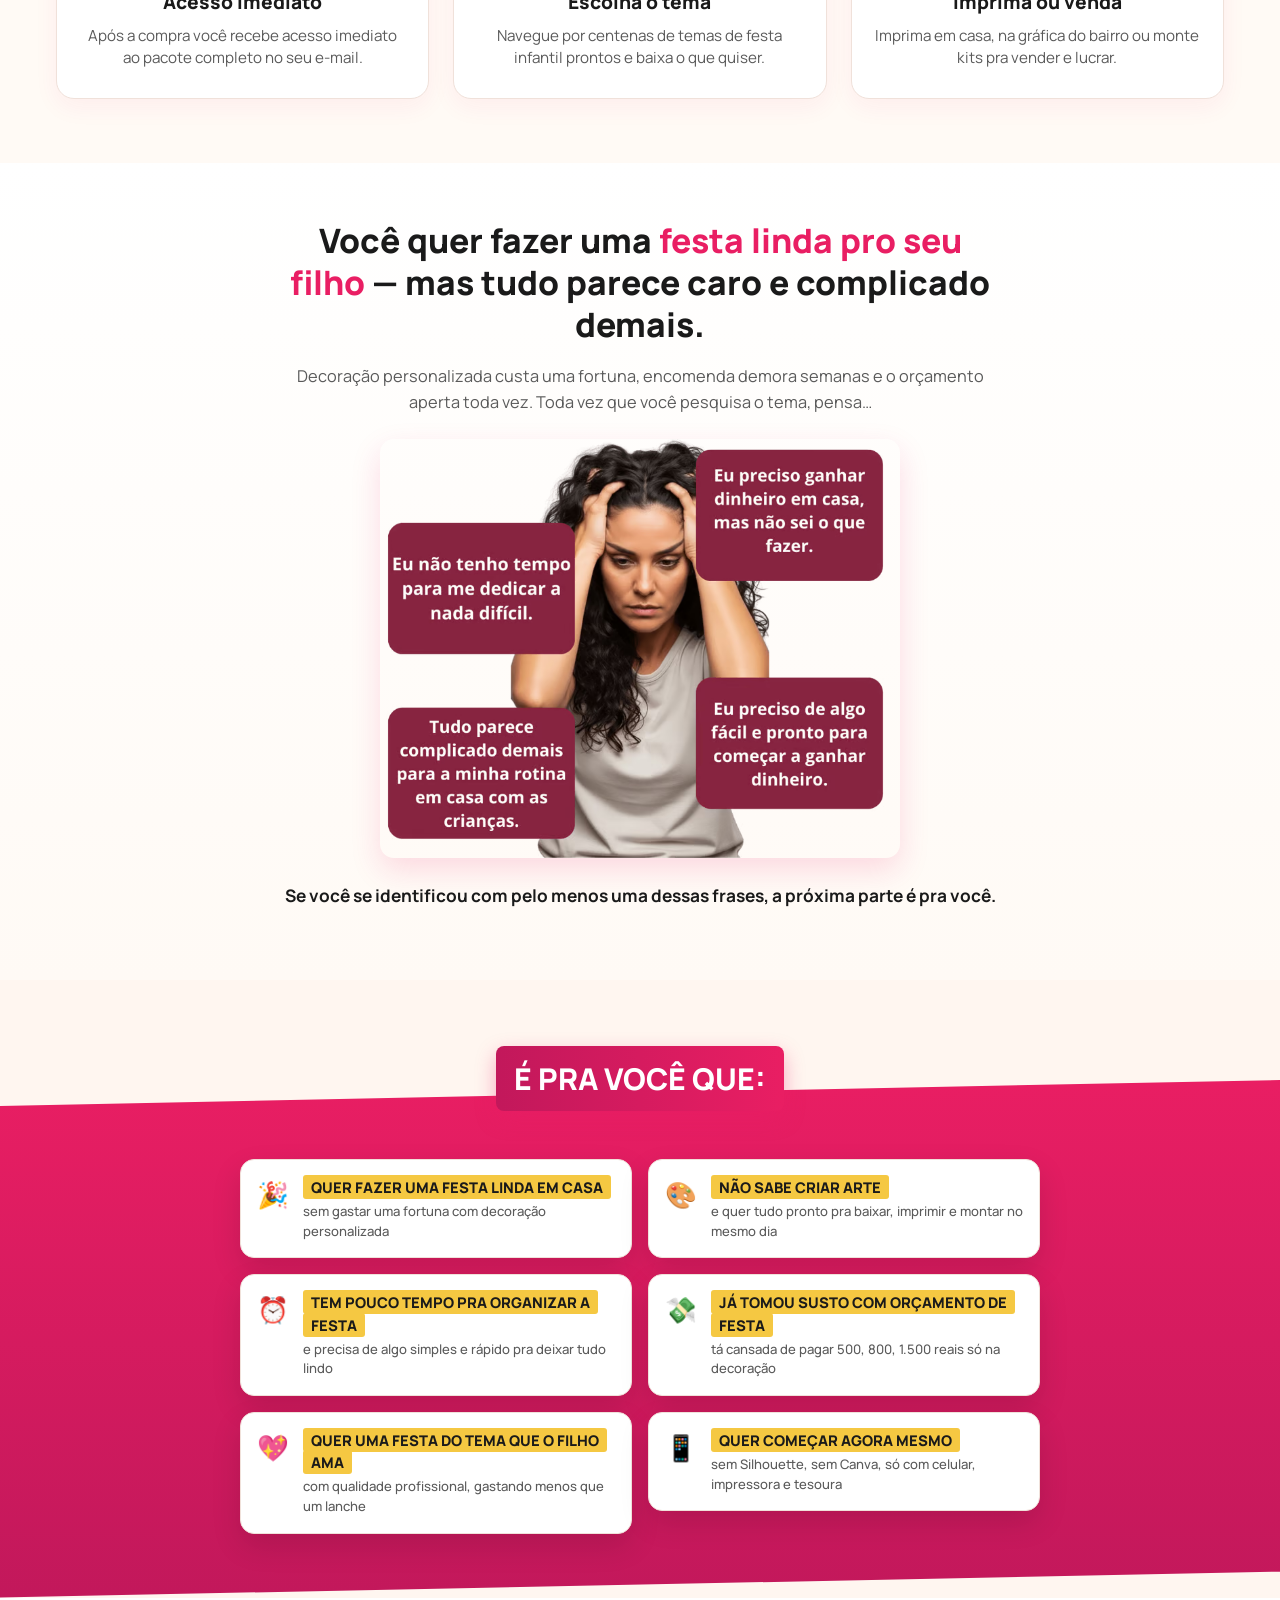
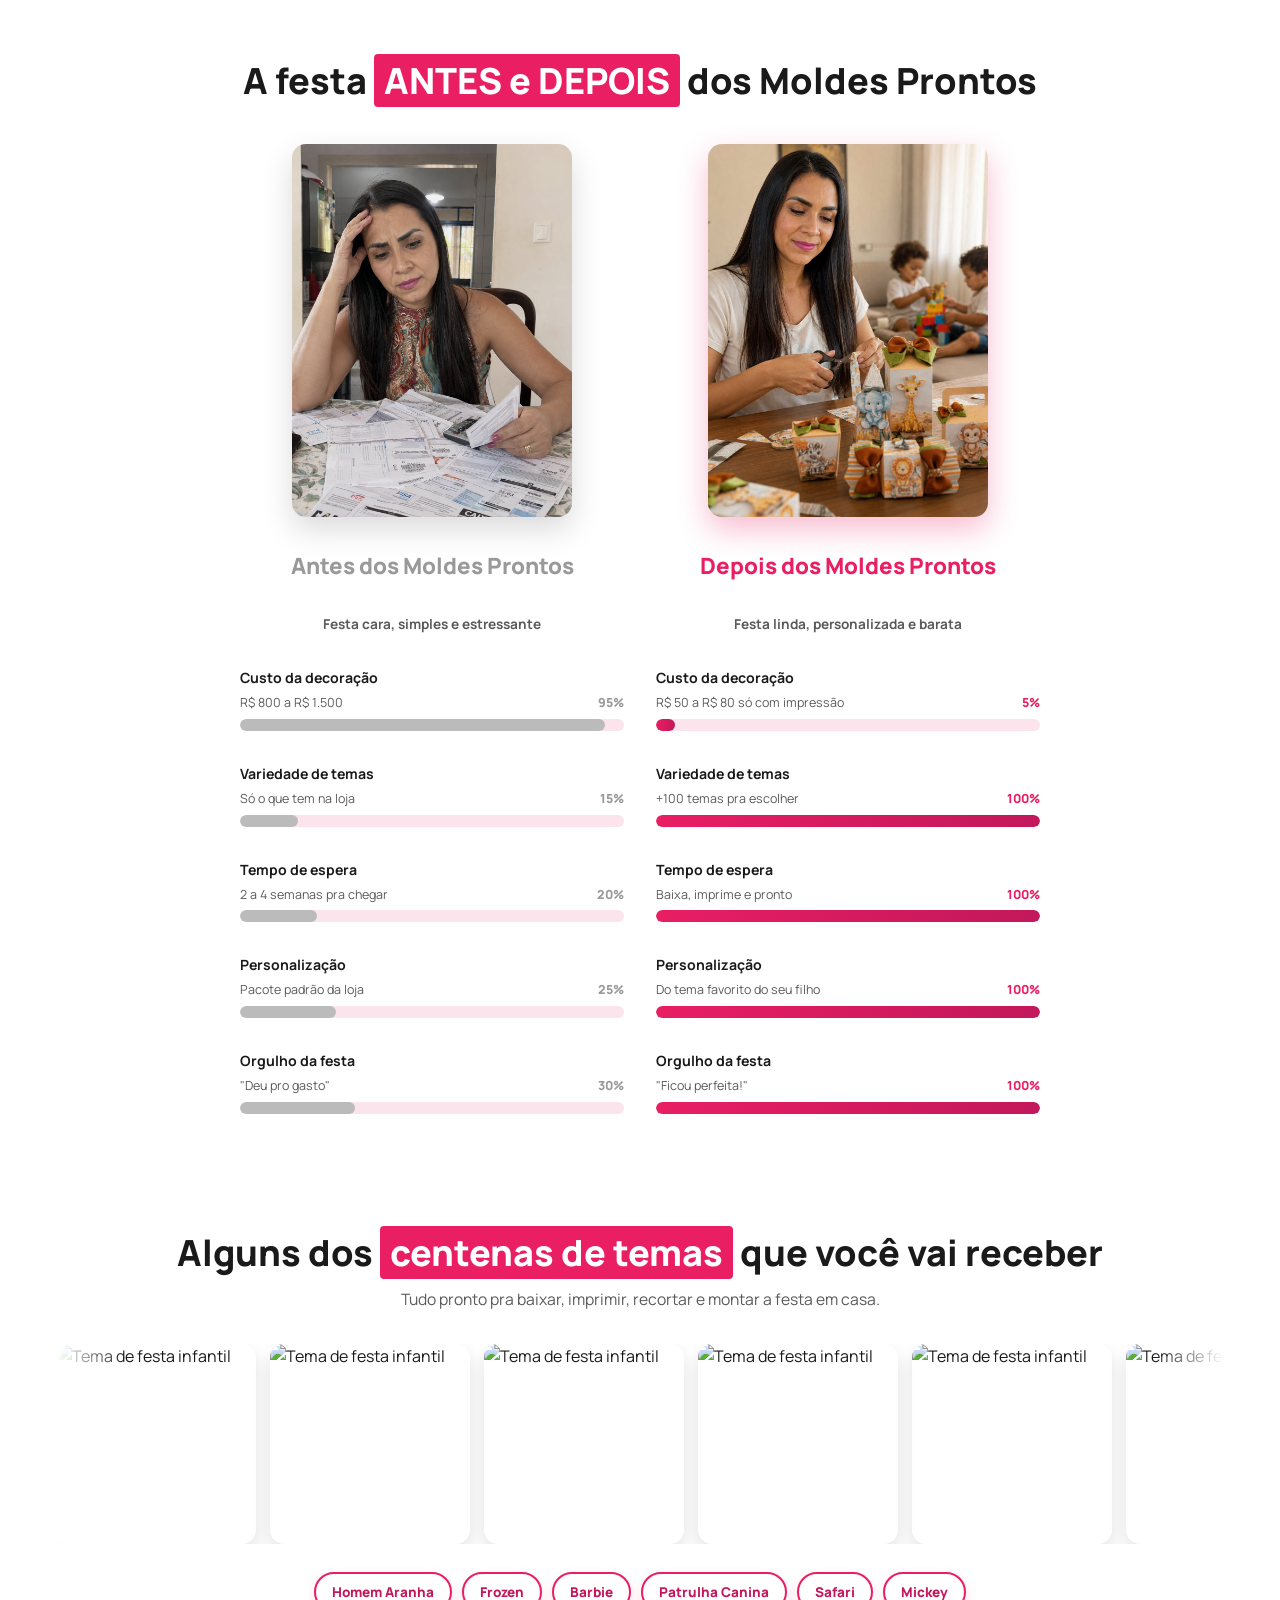
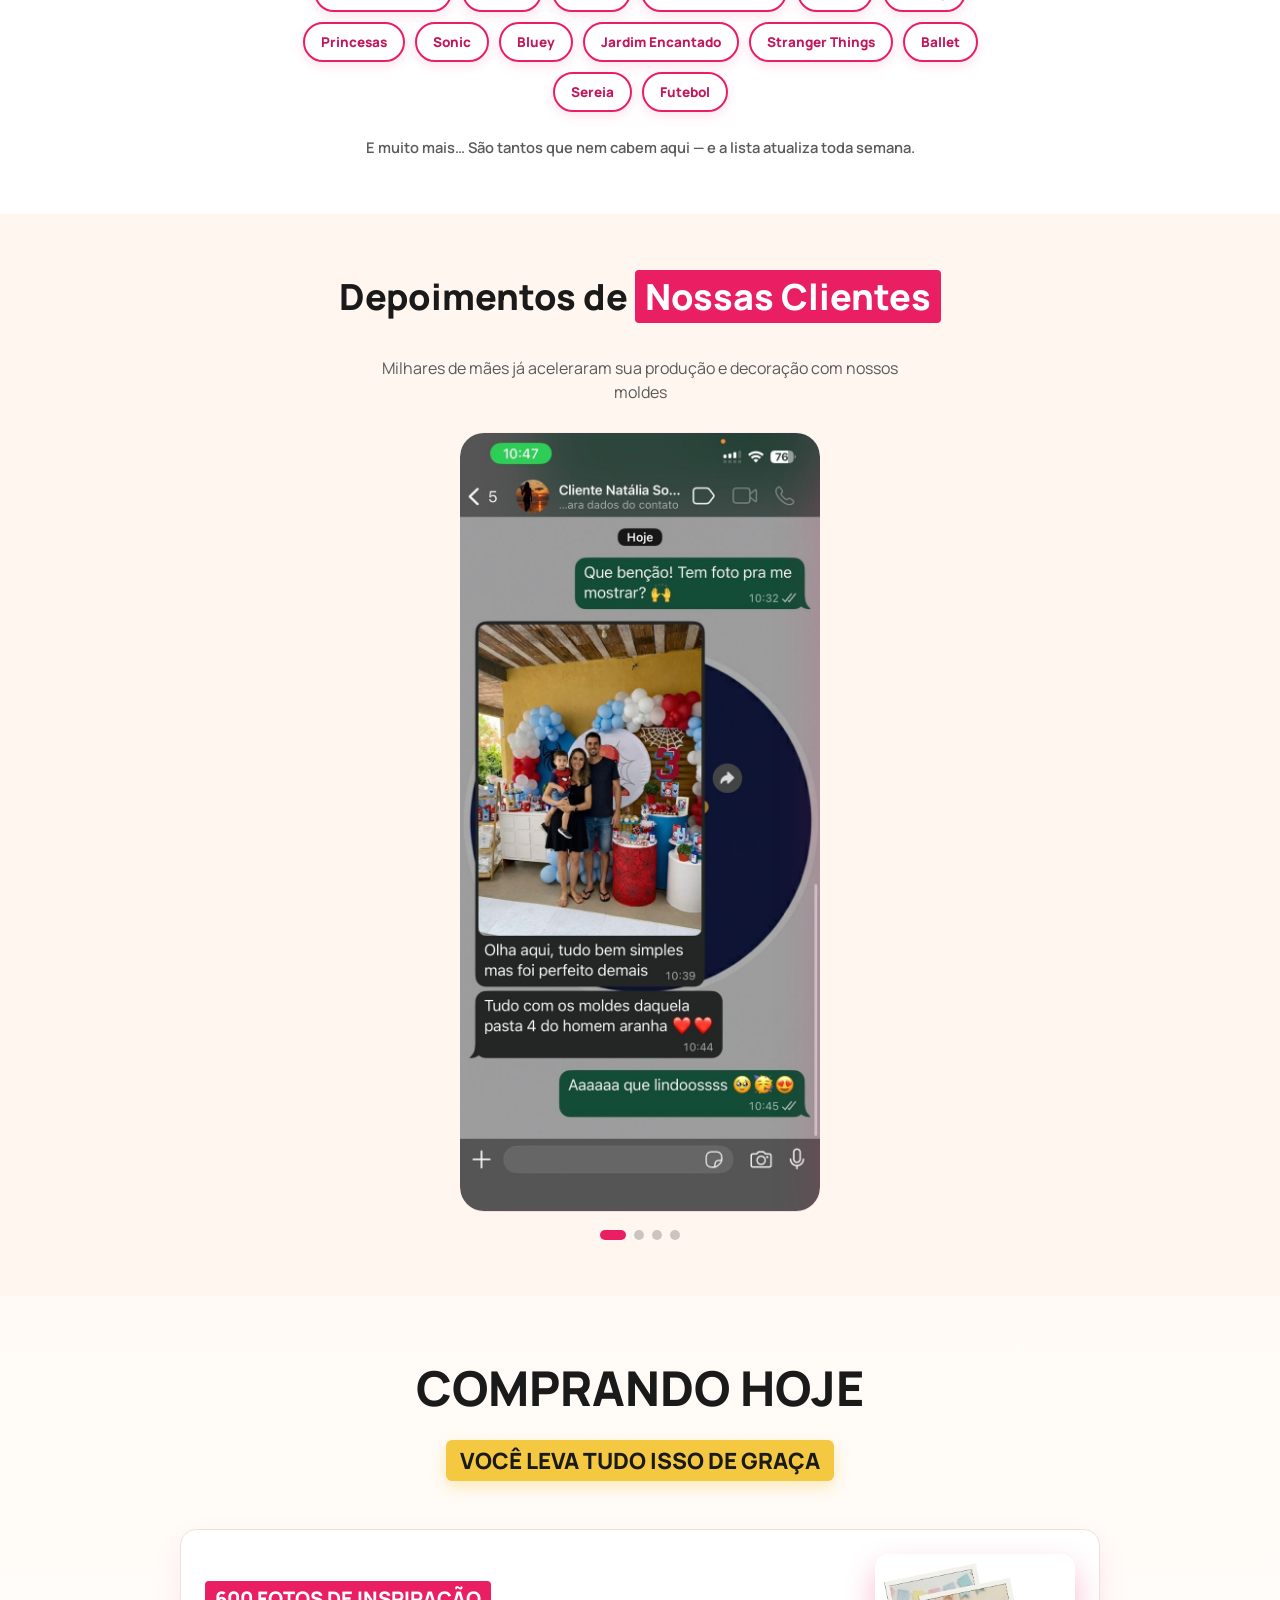
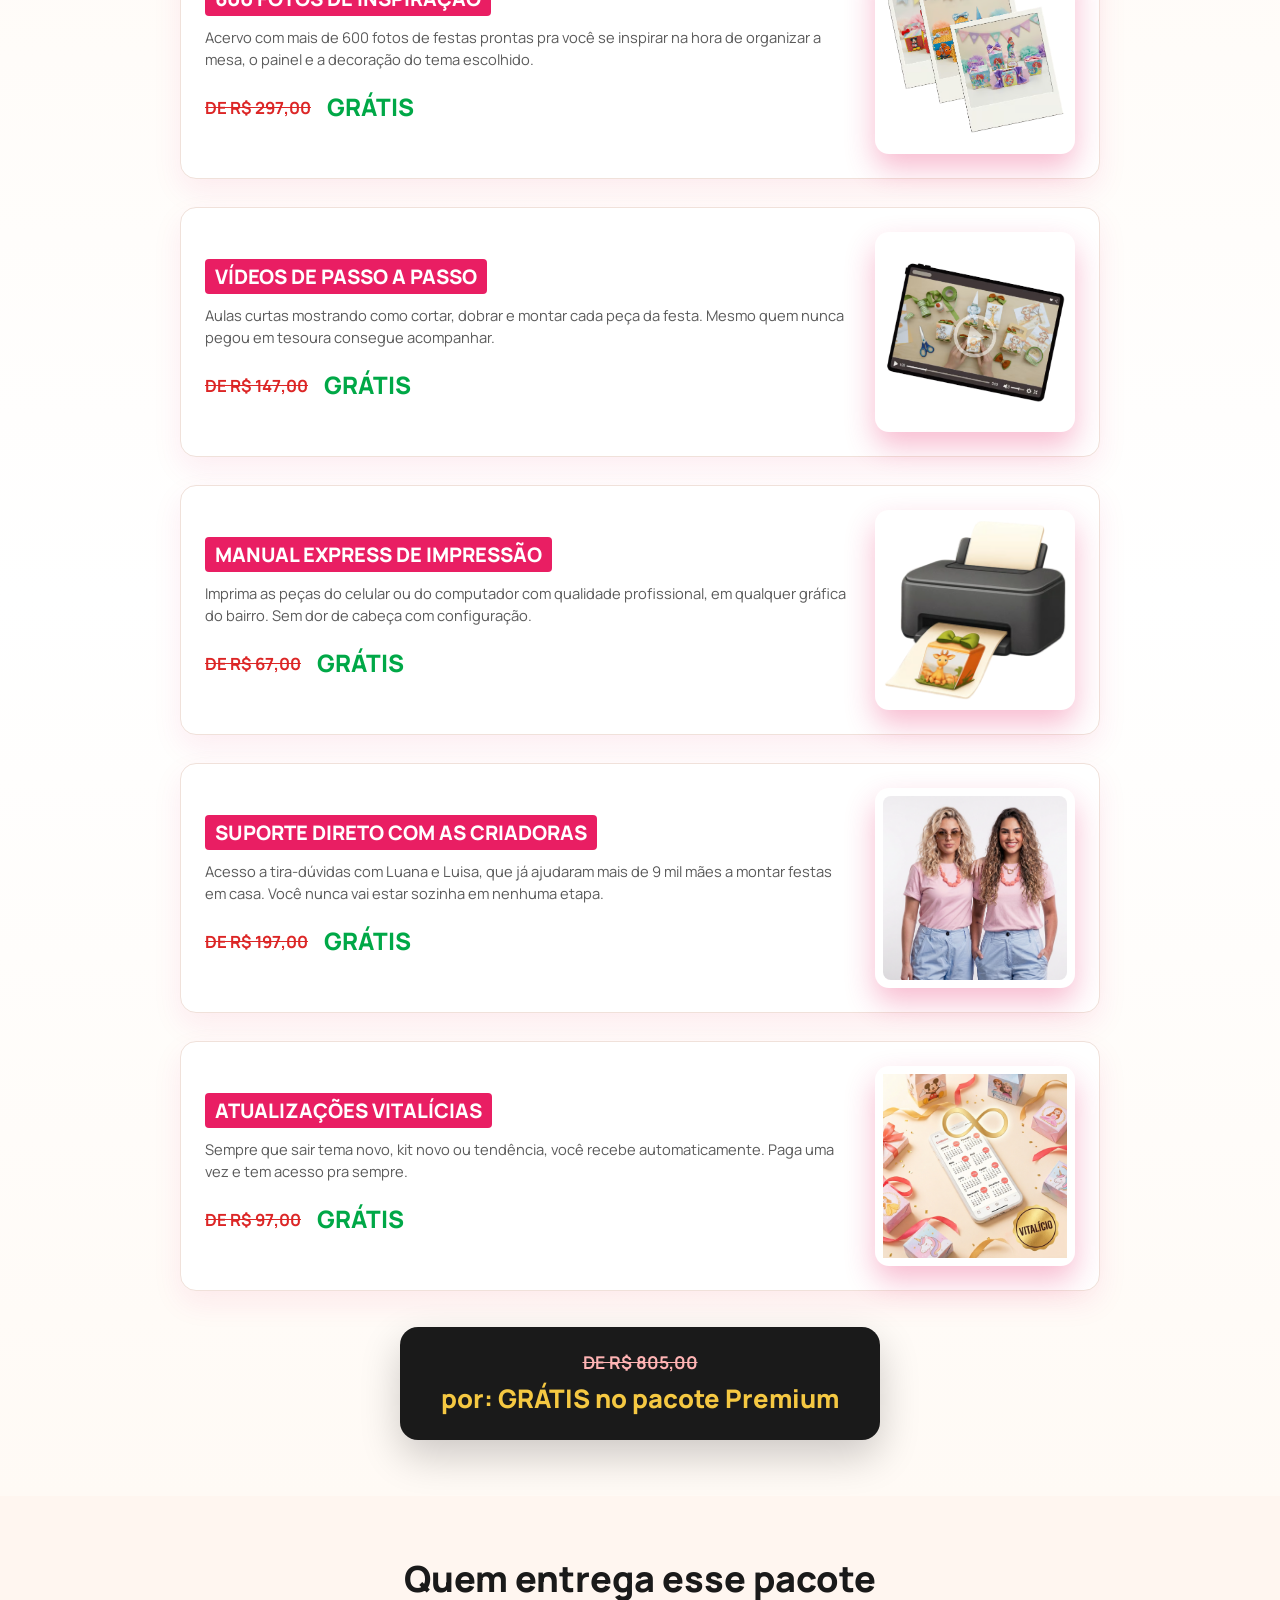
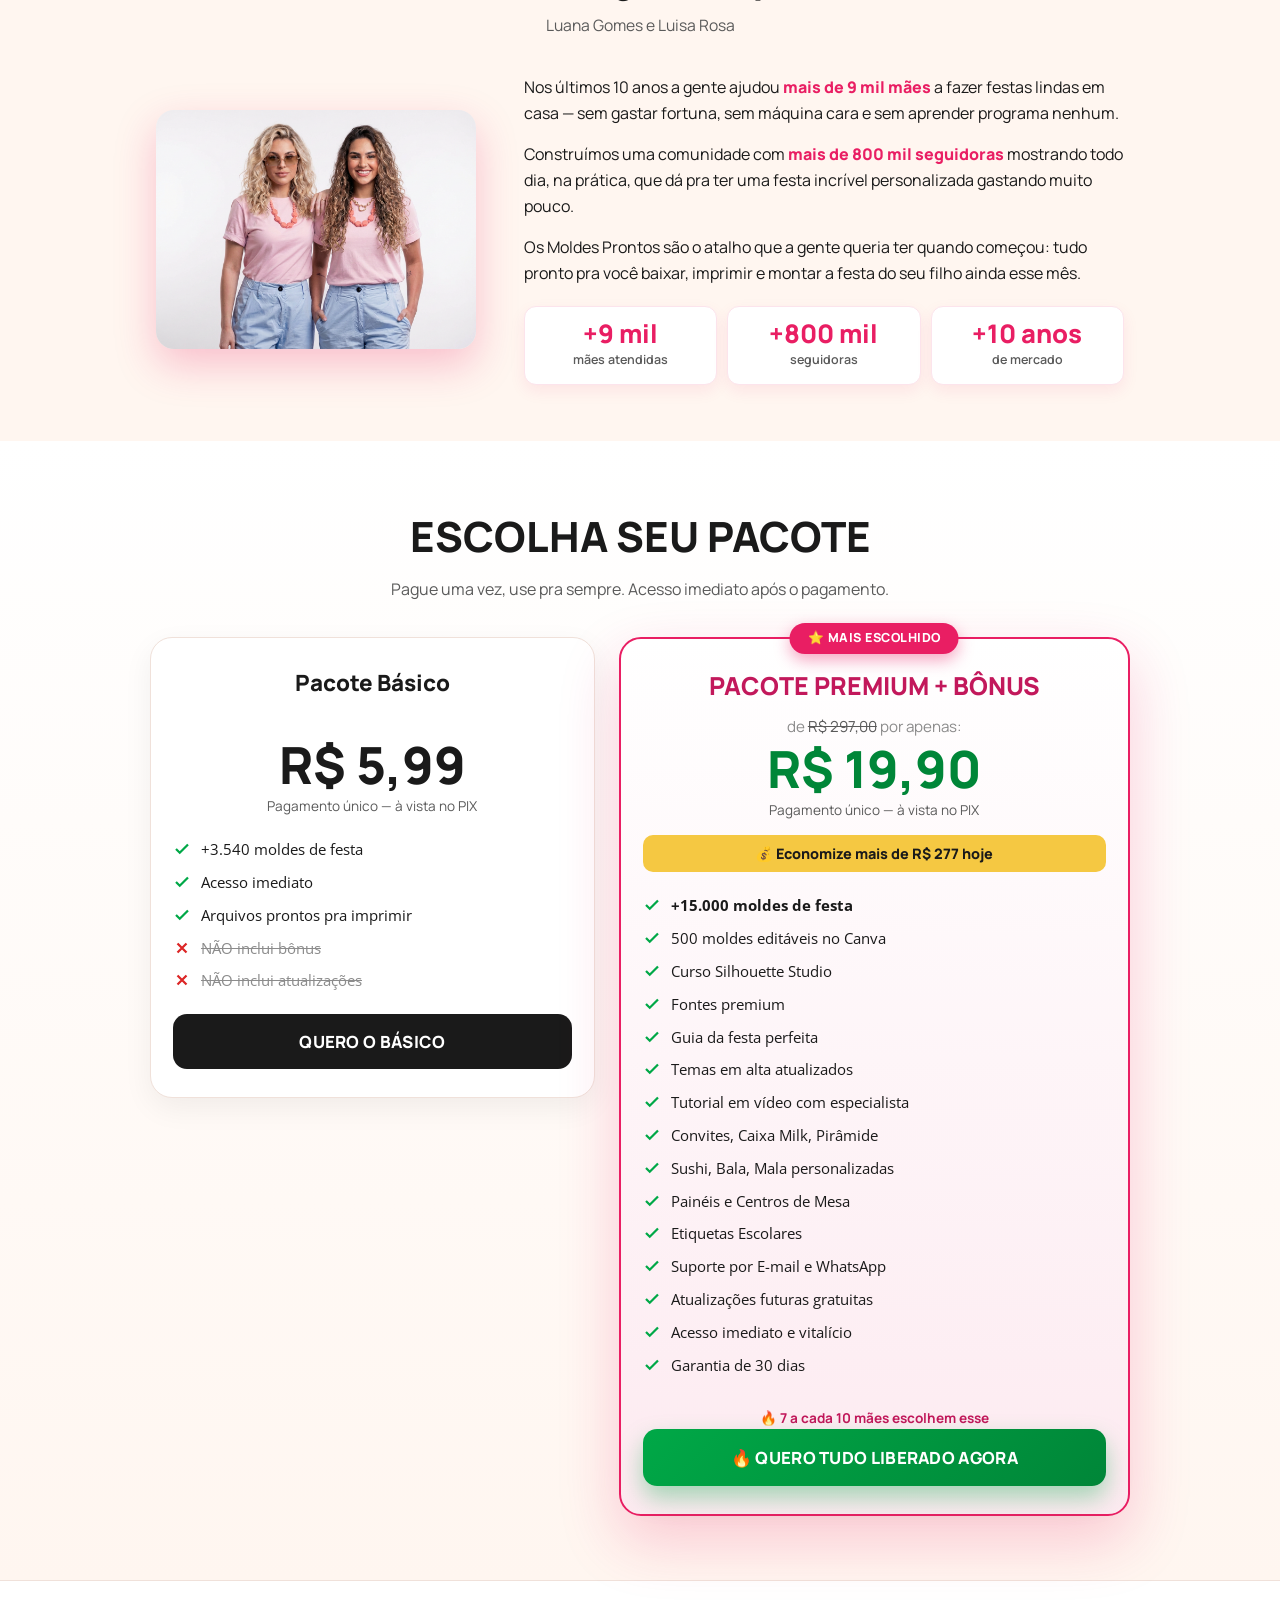
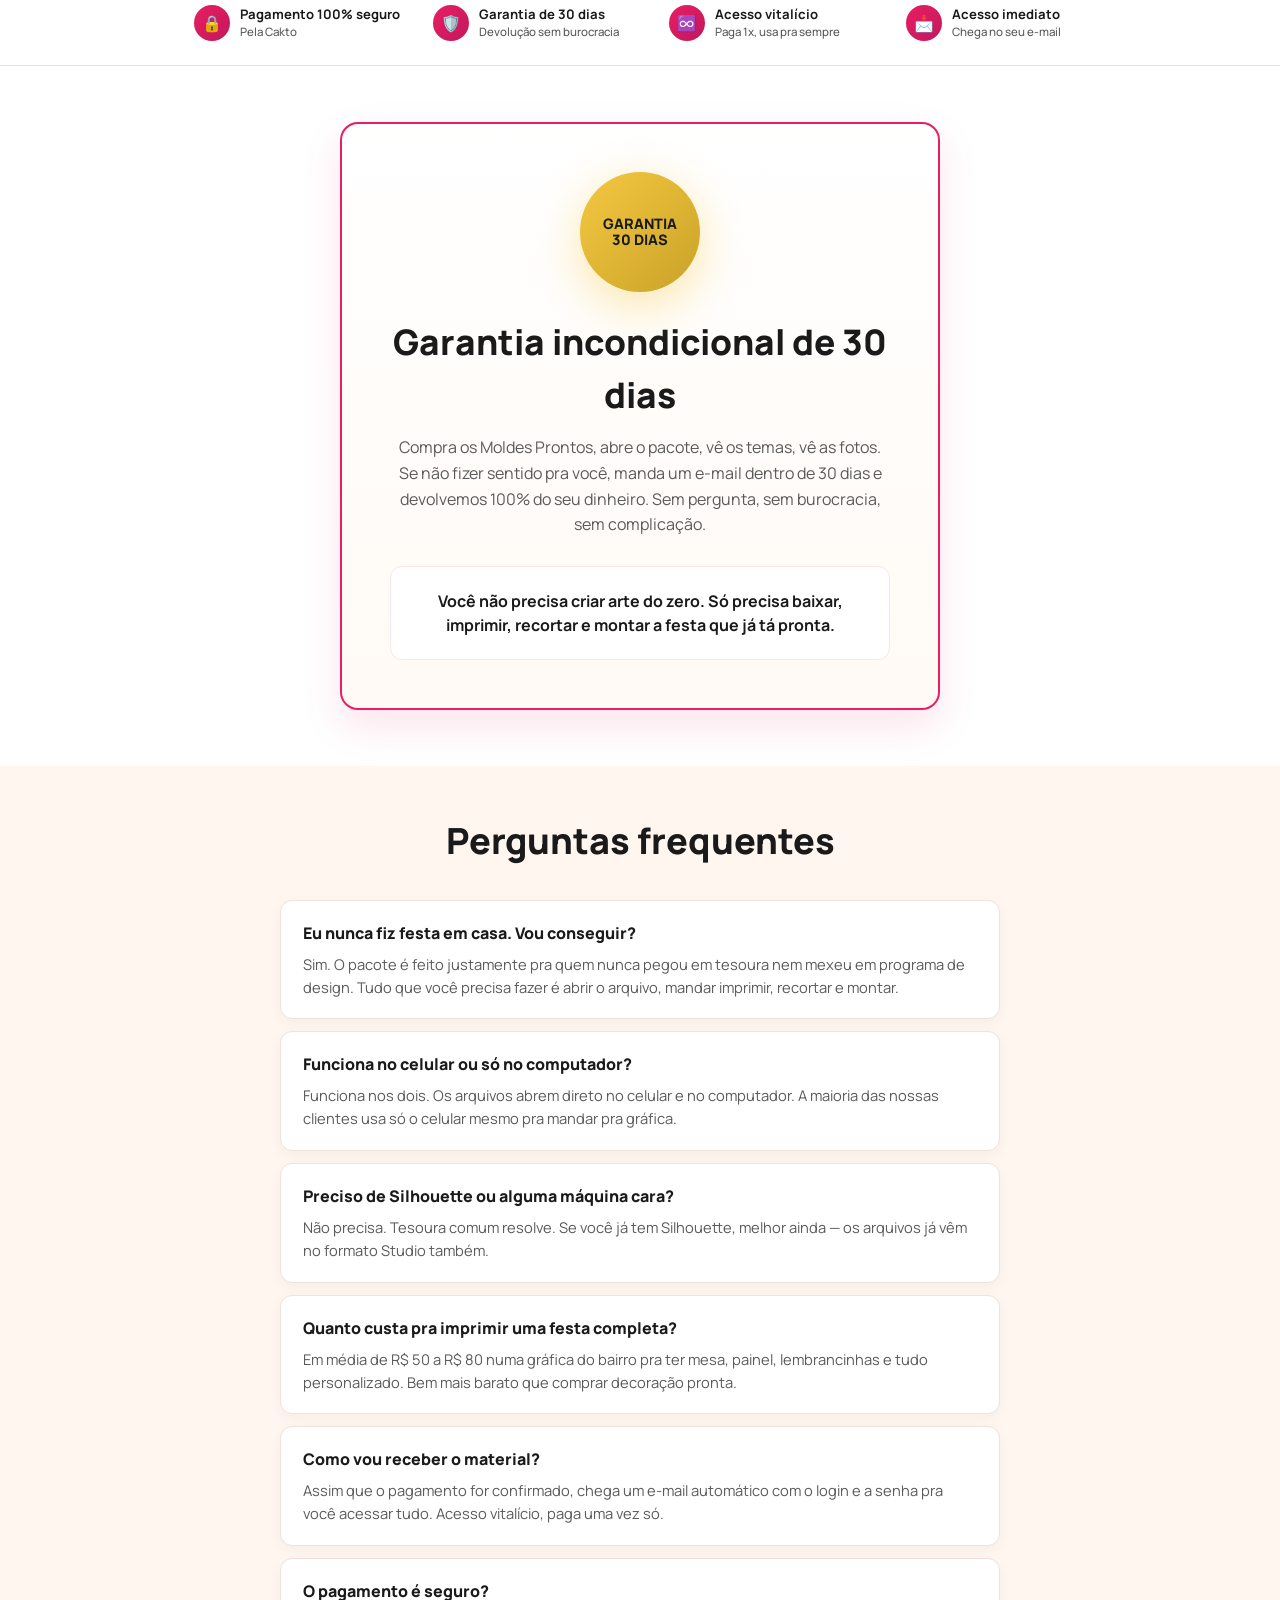
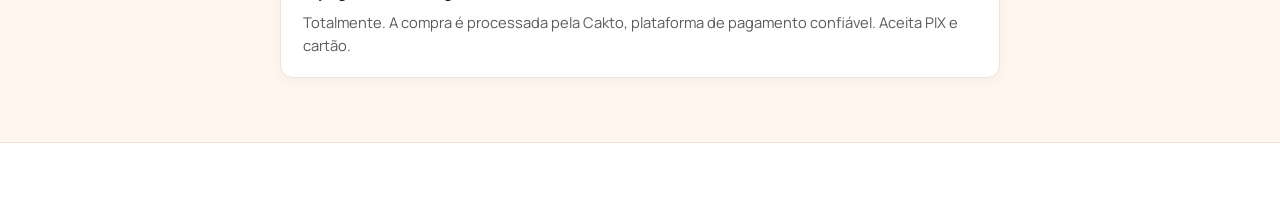
==== commit da60c6ea: "das" ====
--- a/index.html
+++ b/index.html
@@ -835,6 +835,121 @@
             width: 26px;
         }
 
+        /* ===== BONUS ===== */
+        .bonus-section {
+            padding: 56px 0;
+            background: linear-gradient(180deg, var(--bg-soft) 0%, #fff 50%, var(--bg-soft) 100%);
+        }
+
+        .bonus-section h2 {
+            font-size: clamp(1.6rem, 4vw, 3rem);
+            font-weight: 900;
+            margin-bottom: 16px;
+            text-align: center;
+            color: var(--ink);
+        }
+
+        .bonus-section .subtitle-tag {
+            background: var(--gold);
+            color: var(--ink);
+            padding: 4px 14px;
+            font-weight: 800;
+            font-size: clamp(1.05rem, 2.5vw, 1.4rem);
+            display: inline-block;
+            box-decoration-break: clone;
+            -webkit-box-decoration-break: clone;
+            border-radius: 6px;
+            box-shadow: 0 6px 16px rgba(245, 200, 66, 0.35);
+        }
+
+        .bonus-list {
+            display: flex;
+            flex-direction: column;
+            gap: 28px;
+            max-width: 920px;
+            margin: 48px auto 0;
+        }
+
+        .bonus-card {
+            display: flex;
+            flex-direction: column;
+            align-items: center;
+            gap: 24px;
+            border: 1px solid var(--line);
+            border-radius: 16px;
+            padding: 24px;
+            background: #fff;
+            color: var(--ink);
+            box-shadow: 0 12px 30px rgba(233, 30, 99, 0.08);
+        }
+
+        @media(min-width:768px) {
+            .bonus-card {
+                flex-direction: row;
+            }
+        }
+
+        .bonus-card .info {
+            flex: 1;
+        }
+
+        .bonus-card .info h3 {
+            font-size: 1.25rem;
+            font-weight: 900;
+            margin-bottom: 12px;
+        }
+
+        .bonus-card .info h3 span {
+            background: var(--brand);
+            color: #fff;
+            padding: 4px 10px;
+            border-radius: 4px;
+        }
+
+        .bonus-card .info p {
+            font-size: 0.92rem;
+            color: var(--ink-soft);
+            line-height: 1.55;
+            margin-bottom: 18px;
+        }
+
+        .bonus-card .prices {
+            display: flex;
+            align-items: center;
+            gap: 16px;
+        }
+
+        .bonus-card .prices .old {
+            color: var(--red);
+            text-decoration: line-through;
+            font-weight: 700;
+            font-size: 1.05rem;
+        }
+
+        .bonus-card .prices .free {
+            color: var(--green);
+            font-weight: 900;
+            font-size: 1.5rem;
+        }
+
+        .bonus-card .image {
+            flex-shrink: 0;
+            width: 200px;
+            height: 200px;
+            border-radius: 14px;
+            background: linear-gradient(135deg, var(--brand) 0%, var(--brand-dark) 100%);
+            display: flex;
+            align-items: center;
+            justify-content: center;
+            font-weight: 900;
+            color: #fff;
+            font-size: 0.95rem;
+            text-align: center;
+            padding: 14px;
+            line-height: 1.25;
+            box-shadow: 0 14px 30px rgba(233, 30, 99, 0.3);
+        }
+
         /* ===== OFFER ===== */
         .offer {
             background: #fff;
@@ -1780,6 +1895,15 @@
             50% { box-shadow: 0 16px 32px rgba(0,168,71,0.55); }
         }
         .pkg-trend { display: flex; align-items: center; justify-content: center; gap: 6px; color: var(--brand-dark); font-size: 0.85rem; font-weight: 700; margin-top: 10px; }
+
+        /* ===== BONUS VALUE STAMP ===== */
+        .bonus-value-stamp {
+            margin: 36px auto 0; max-width: 480px;
+            background: var(--ink); color: #fff; border-radius: 18px; padding: 22px;
+            text-align: center; box-shadow: 0 16px 40px rgba(0,0,0,0.2);
+        }
+        .bonus-value-stamp .from { color: #FFB4B4; text-decoration: line-through; font-weight: 700; font-size: 1.1rem; }
+        .bonus-value-stamp .to { color: var(--gold); font-size: 1.6rem; font-weight: 900; margin-top: 4px; }
 
         /* ===== UPSELL MODAL ===== */
         body.modal-open { overflow: hidden; }
@@ -2391,6 +2515,97 @@
         </div>
     </section>
 
+    <!-- BONUS -->
+    <section class="bonus-section">
+        <div class="container">
+            <div class="reveal from-up">
+                <h2 class="text-center">COMPRANDO HOJE</h2>
+                <p class="text-center"><span class="subtitle-tag">VOCÊ LEVA TUDO ISSO DE GRAÇA</span></p>
+            </div>
+            <div class="bonus-list">
+                <div class="reveal from-right" data-delay="100">
+                    <div class="bonus-card">
+                        <div class="info">
+                            <h3><span>600 FOTOS DE INSPIRAÇÃO</span></h3>
+                            <p>Acervo com mais de 600 fotos de festas prontas pra você se inspirar na hora de
+                                organizar a mesa, o painel e a decoração do tema escolhido.</p>
+                            <div class="prices"><span class="old">DE R$ 297,00</span><span class="free">GRÁTIS</span>
+                            </div>
+                        </div>
+                        <div class="image" style="background:#fff;padding:8px;overflow:hidden;">
+                            <img src="fotos-profissionais.avif" alt="600 fotos profissionais"
+                                style="width:100%;height:100%;object-fit:contain;">
+                        </div>
+                    </div>
+                </div>
+                <div class="reveal from-left" data-delay="100">
+                    <div class="bonus-card">
+                        <div class="info">
+                            <h3><span>VÍDEOS DE PASSO A PASSO</span></h3>
+                            <p>Aulas curtas mostrando como cortar, dobrar e montar cada peça da festa. Mesmo quem nunca
+                                pegou em tesoura consegue acompanhar.</p>
+                            <div class="prices"><span class="old">DE R$ 147,00</span><span class="free">GRÁTIS</span>
+                            </div>
+                        </div>
+                        <div class="image" style="background:#fff;padding:8px;overflow:hidden;">
+                            <img src="videos-com-passo-a-passo.avif" alt="Vídeos com passo a passo"
+                                style="width:100%;height:100%;object-fit:contain;">
+                        </div>
+                    </div>
+                </div>
+                <div class="reveal from-right" data-delay="100">
+                    <div class="bonus-card">
+                        <div class="info">
+                            <h3><span>MANUAL EXPRESS DE IMPRESSÃO</span></h3>
+                            <p>Imprima as peças do celular ou do computador com qualidade profissional, em qualquer
+                                gráfica do bairro. Sem dor de cabeça com configuração.</p>
+                            <div class="prices"><span class="old">DE R$ 67,00</span><span class="free">GRÁTIS</span>
+                            </div>
+                        </div>
+                        <div class="image" style="background:#fff;padding:8px;overflow:hidden;">
+                            <img src="manual-da-impressao.avif" alt="Manual Express de Impressão"
+                                style="width:100%;height:100%;object-fit:contain;">
+                        </div>
+                    </div>
+                </div>
+                <div class="reveal from-left" data-delay="100">
+                    <div class="bonus-card">
+                        <div class="info">
+                            <h3><span>SUPORTE DIRETO COM AS CRIADORAS</span></h3>
+                            <p>Acesso a tira-dúvidas com Luana e Luisa, que já ajudaram mais de 9 mil mães a montar
+                                festas em casa. Você nunca vai estar sozinha em nenhuma etapa.</p>
+                            <div class="prices"><span class="old">DE R$ 197,00</span><span class="free">GRÁTIS</span>
+                            </div>
+                        </div>
+                        <div class="image" style="background:#fff;padding:8px;overflow:hidden;">
+                            <img src="quemsomos.png" alt="Suporte direto com as criadoras"
+                                style="width:100%;height:100%;object-fit:cover;border-radius:8px;">
+                        </div>
+                    </div>
+                </div>
+                <div class="reveal from-right" data-delay="100">
+                    <div class="bonus-card">
+                        <div class="info">
+                            <h3><span>ATUALIZAÇÕES VITALÍCIAS</span></h3>
+                            <p>Sempre que sair tema novo, kit novo ou tendência, você recebe automaticamente. Paga uma
+                                vez e tem acesso pra sempre.</p>
+                            <div class="prices"><span class="old">DE R$ 97,00</span><span class="free">GRÁTIS</span>
+                            </div>
+                        </div>
+                        <div class="image" style="background:#fff;padding:8px;overflow:hidden;">
+                            <img src="bonus-vitalicio.png" alt="Atualizações Vitalícias Grátis"
+                                style="width:100%;height:100%;object-fit:contain;">
+                        </div>
+                    </div>
+                </div>
+            </div>
+            <div class="bonus-value-stamp reveal from-up">
+                <div class="from">DE R$ 805,00</div>
+                <div class="to">por: GRÁTIS no pacote Premium</div>
+            </div>
+        </div>
+    </section>
+
     <!-- CRIADORAS -->
     <section class="creators">
         <div class="container">
@@ -2452,6 +2667,7 @@
                             <li><svg class="ico-c" viewBox="0 0 24 24" fill="none" stroke="currentColor" stroke-width="3"><path d="M20 6L9 17l-5-5"/></svg>+3.540 moldes de festa</li>
                             <li><svg class="ico-c" viewBox="0 0 24 24" fill="none" stroke="currentColor" stroke-width="3"><path d="M20 6L9 17l-5-5"/></svg>Acesso imediato</li>
                             <li><svg class="ico-c" viewBox="0 0 24 24" fill="none" stroke="currentColor" stroke-width="3"><path d="M20 6L9 17l-5-5"/></svg>Arquivos prontos pra imprimir</li>
+                            <li class="off"><svg class="ico-x" viewBox="0 0 24 24" fill="none" stroke="currentColor" stroke-width="3"><path d="M18 6L6 18M6 6l12 12"/></svg>NÃO inclui bônus</li>
                             <li class="off"><svg class="ico-x" viewBox="0 0 24 24" fill="none" stroke="currentColor" stroke-width="3"><path d="M18 6L6 18M6 6l12 12"/></svg>NÃO inclui atualizações</li>
                         </ul>
                         <button type="button" class="pkg-cta basic" data-href="https://pay.cakto.com.br/etmvktn">QUERO O BÁSICO</button>
@@ -2462,7 +2678,7 @@
                 <div class="reveal from-right" data-delay="120">
                     <div class="pkg-card featured">
                         <span class="pkg-badge">⭐ MAIS ESCOLHIDO</span>
-                        <h3 class="pkg-title">PACOTE PREMIUM</h3>
+                        <h3 class="pkg-title">PACOTE PREMIUM + BÔNUS</h3>
                         <div class="pkg-price-old">de <s>R$ 297,00</s> por apenas:</div>
                         <div class="pkg-price">R$ 19,90</div>
                         <p class="pkg-price-note">Pagamento único — à vista no PIX</p>
